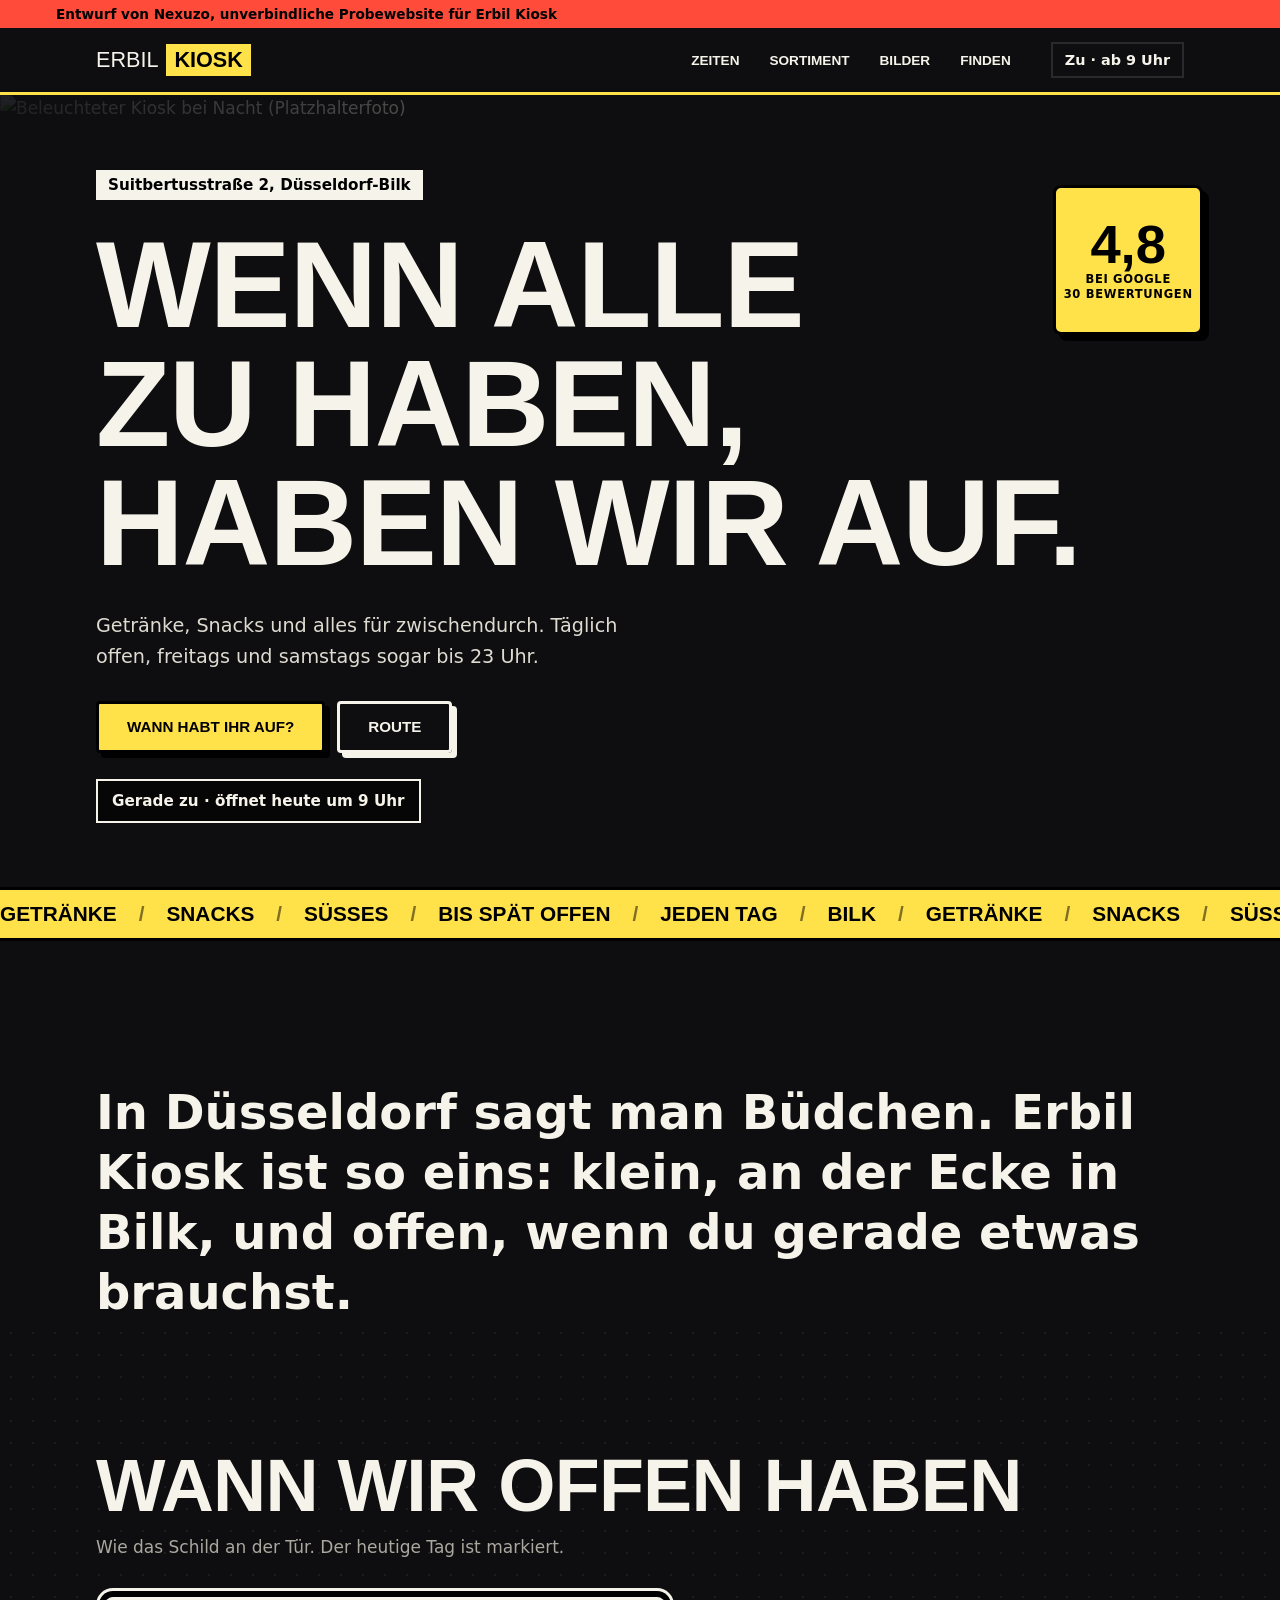
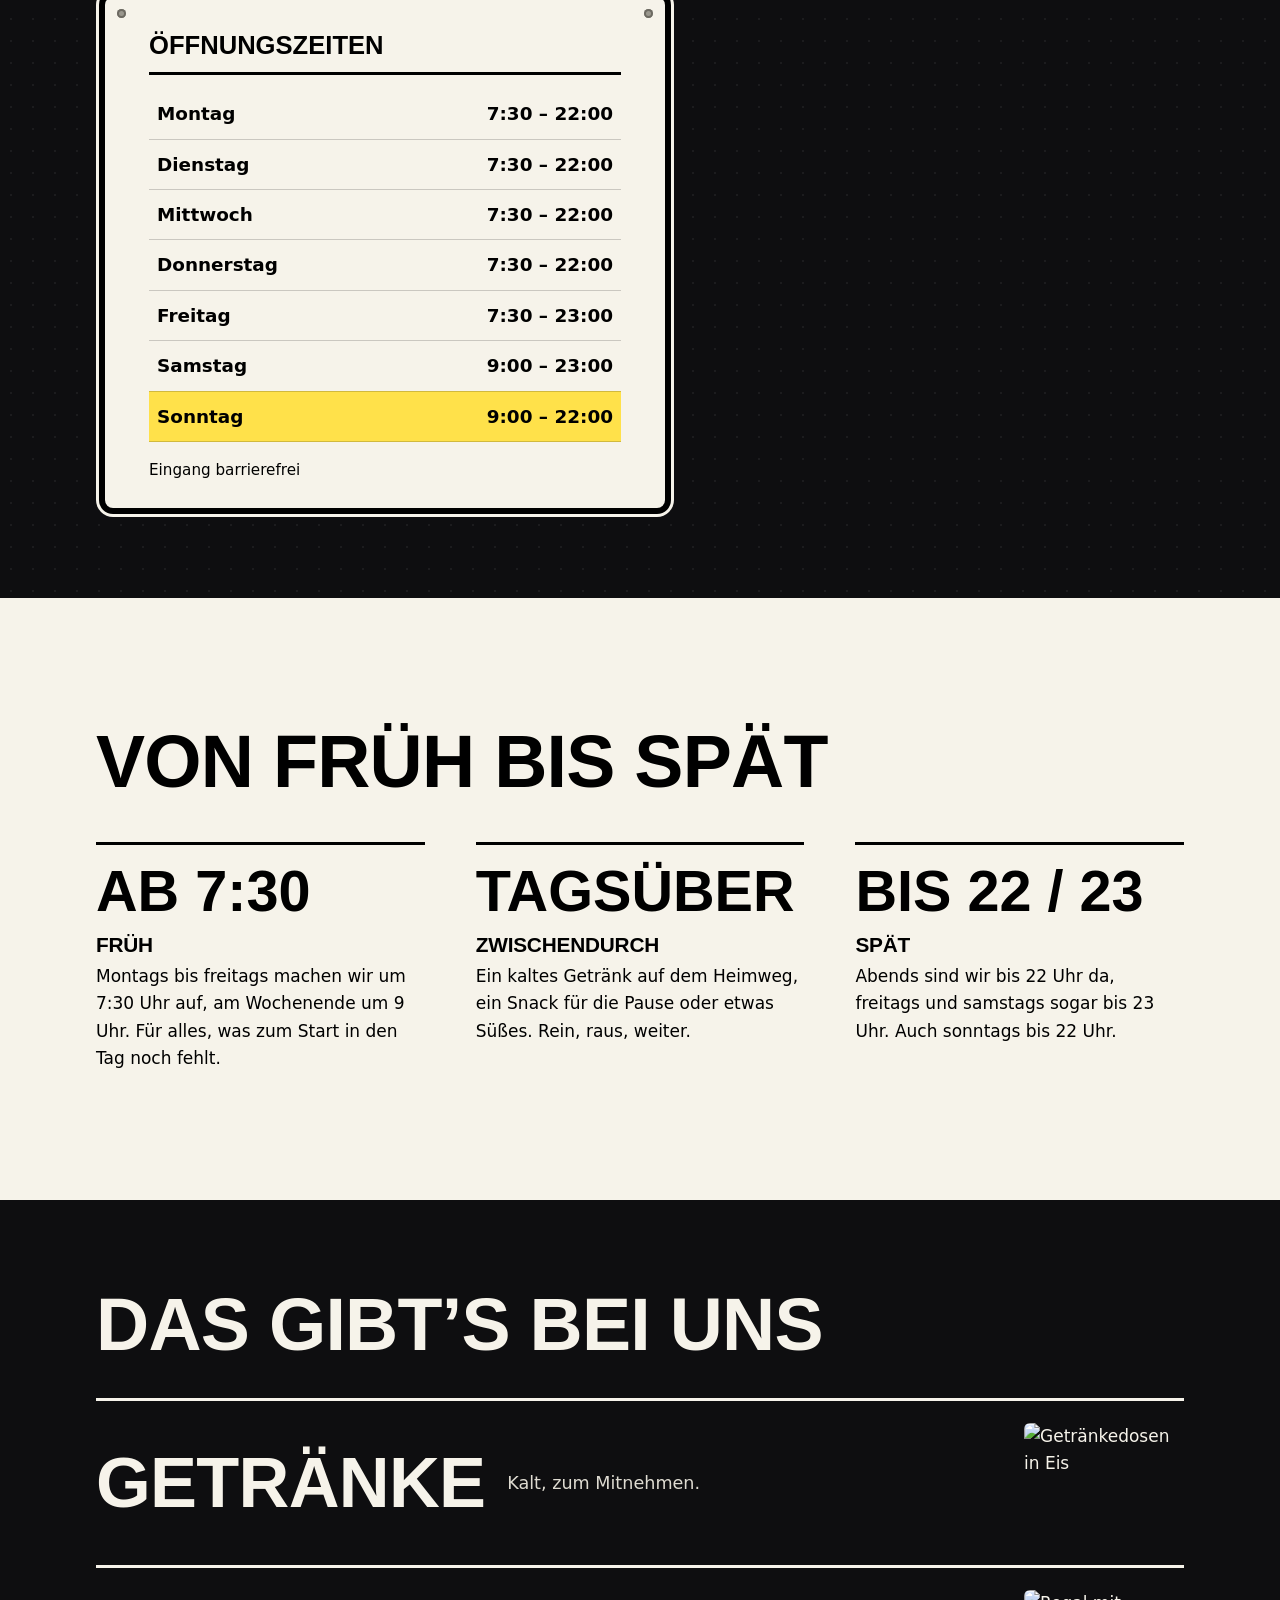
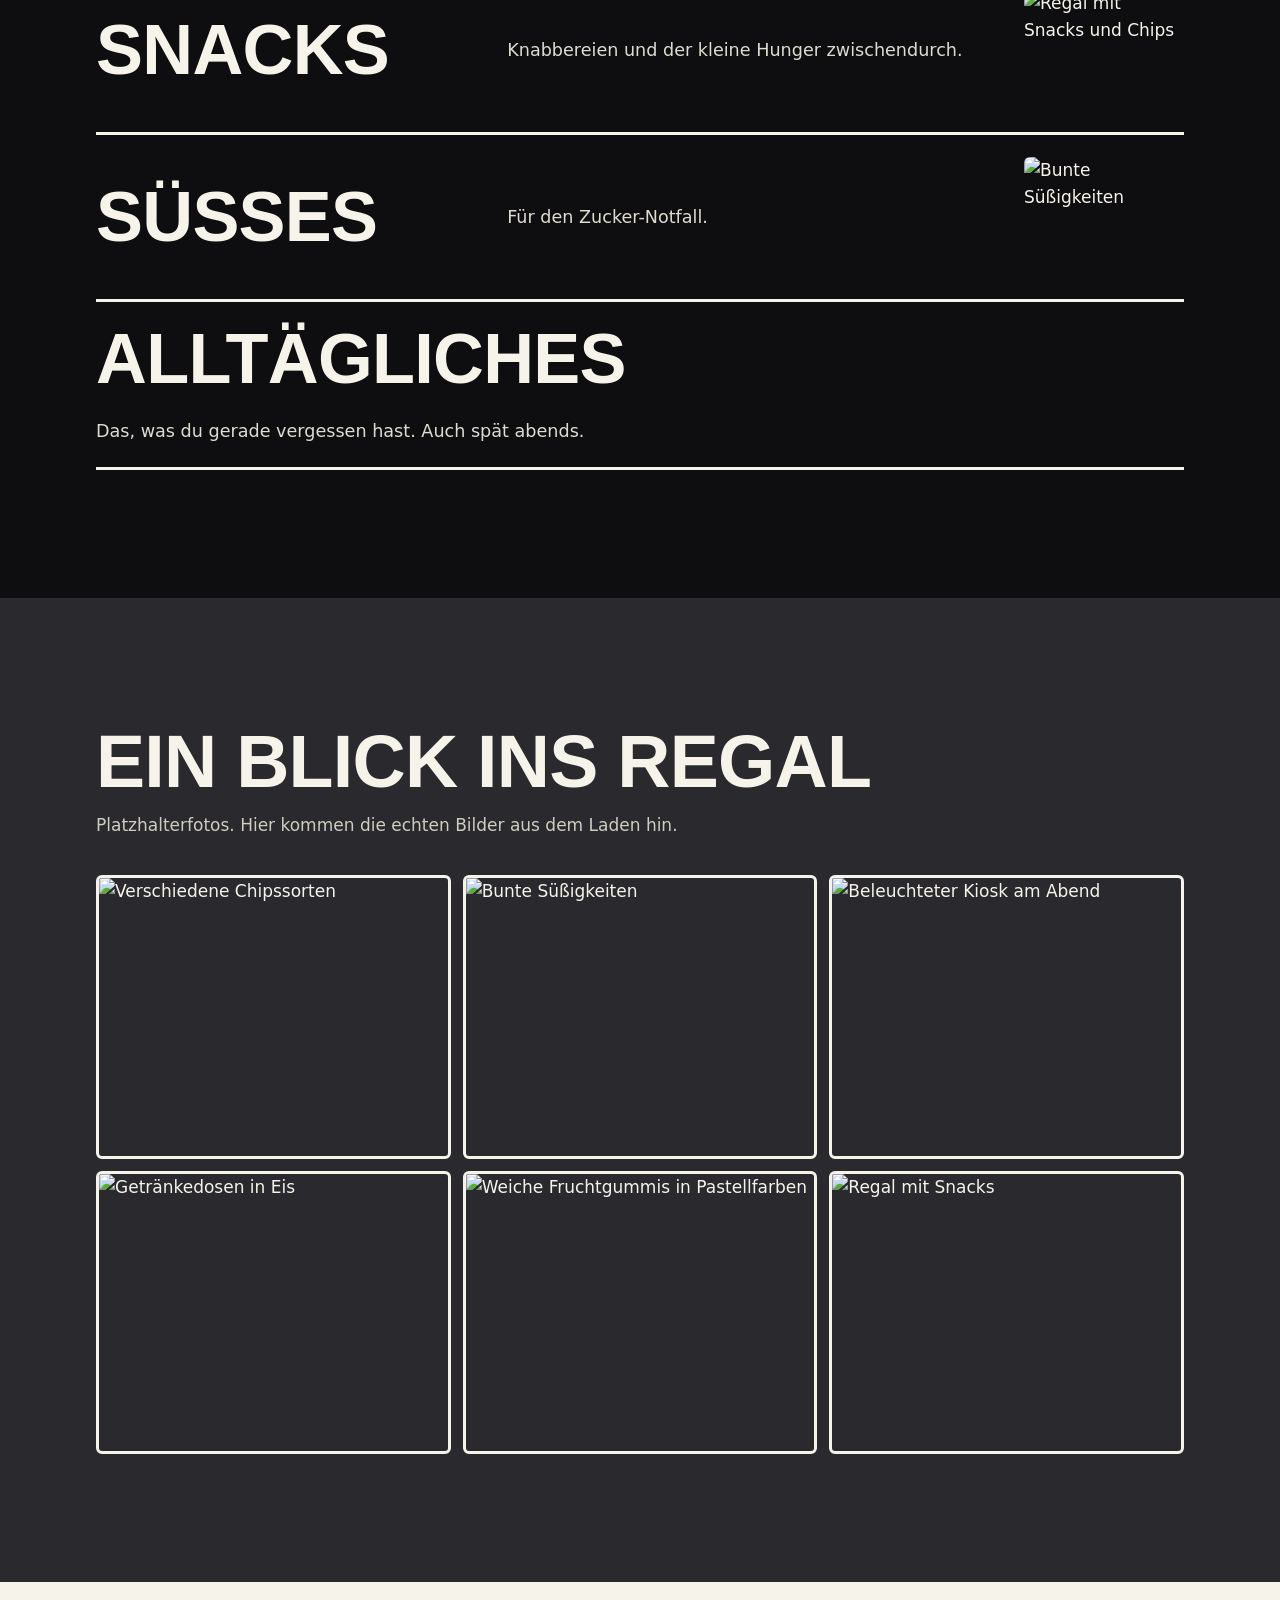
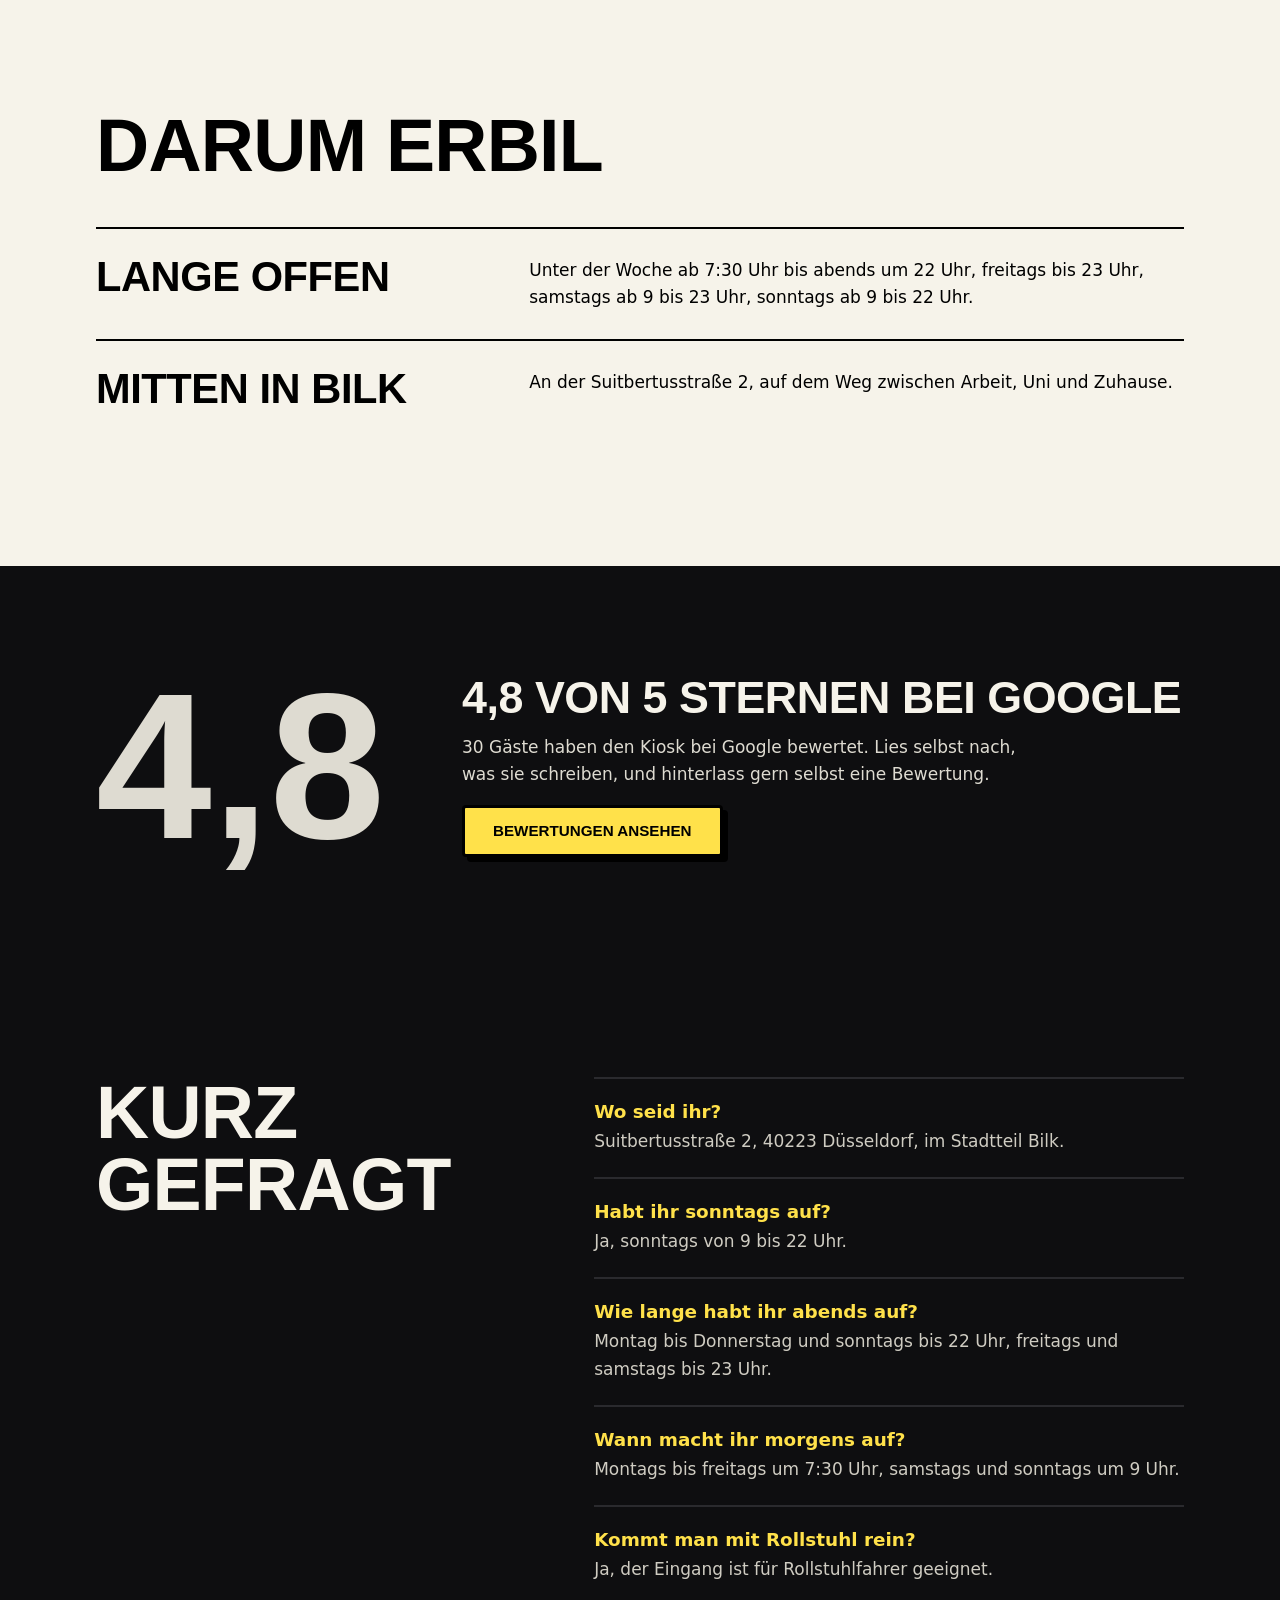
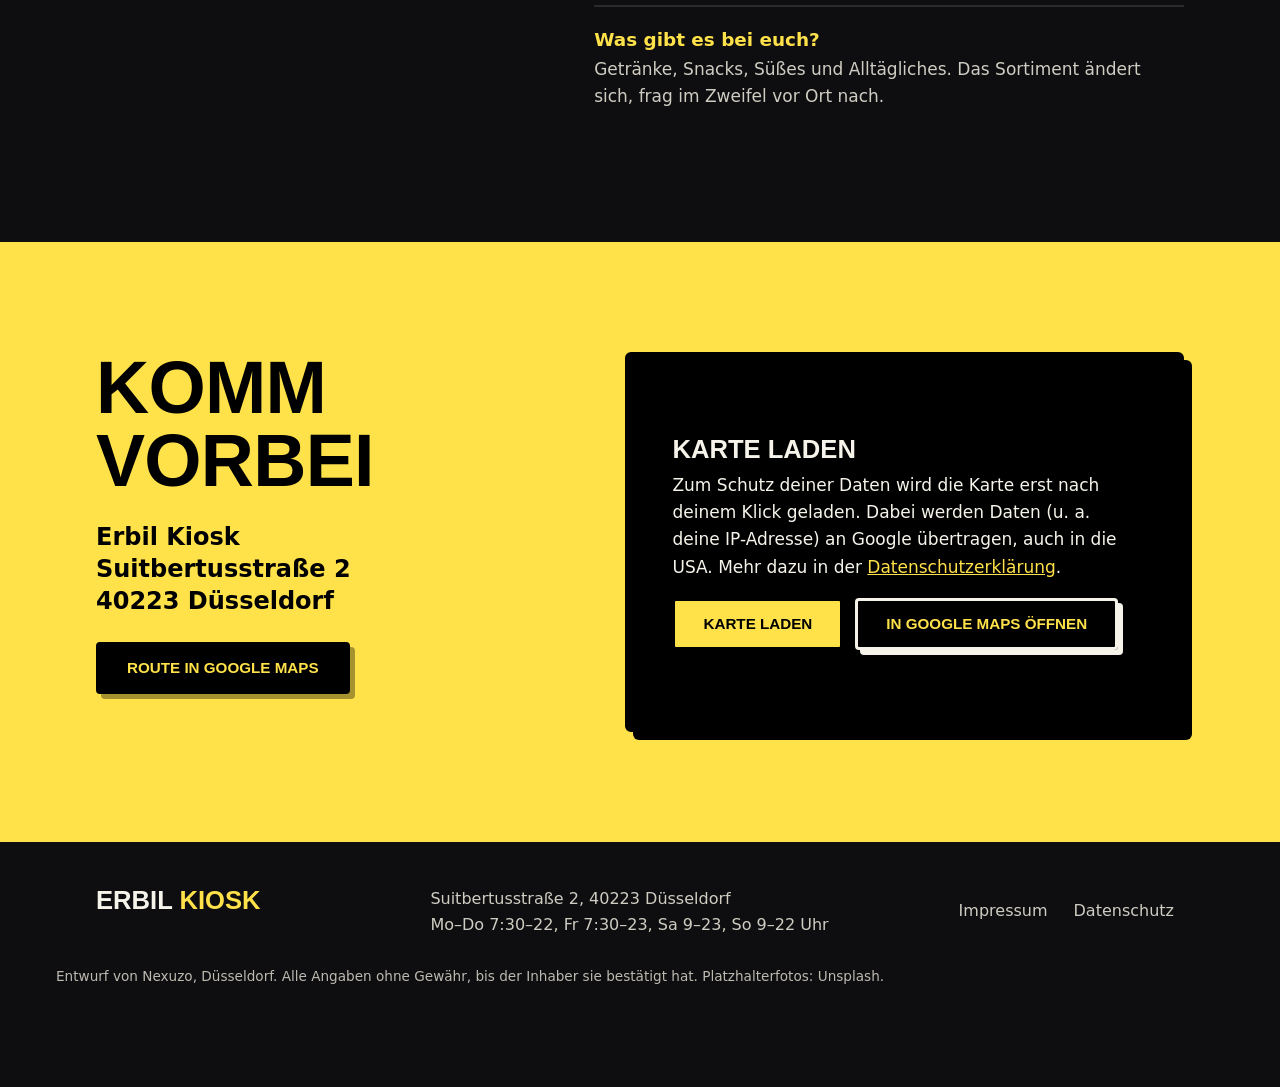
==== index.html @ 6df9ac6a "Kiosk: doppelte Überschrift und Regal-Zeile korrigiert Co-Authored-By: Claude Opus 5.5 <noreply@anth" ====
<!DOCTYPE html>
<html lang="de">
<head>
  <meta charset="utf-8">
  <meta name="viewport" content="width=device-width, initial-scale=1.0">
  <title>Erbil Kiosk – Getränke, Snacks &amp; mehr in Düsseldorf-Bilk, bis spät geöffnet</title>
  <meta name="description" content="Erbil Kiosk an der Suitbertusstraße 2 in Düsseldorf-Bilk: Getränke, Snacks und Süßes, täglich lange geöffnet, freitags und samstags bis 23 Uhr.">
  <meta name="theme-color" content="#0e0e10">
  <meta property="og:type" content="website">
  <meta property="og:locale" content="de_DE">
  <meta property="og:title" content="Erbil Kiosk – Düsseldorf-Bilk">
  <meta property="og:description" content="Getränke, Snacks und Süßes an der Suitbertusstraße 2. Täglich lange geöffnet.">
  <link rel="preconnect" href="https://images.unsplash.com">
  <link rel="stylesheet" href="style.css?v=8">
  <script type="application/ld+json">
  {
    "@context": "https://schema.org",
    "@type": "ConvenienceStore",
    "name": "Erbil Kiosk",
    "address": { "@type": "PostalAddress", "streetAddress": "Suitbertusstraße 2", "postalCode": "40223", "addressLocality": "Düsseldorf", "addressCountry": "DE" },
    "geo": { "@type": "GeoCoordinates", "latitude": 51.2066827, "longitude": 6.7650778 },
    "aggregateRating": { "@type": "AggregateRating", "ratingValue": "4.8", "reviewCount": "30" },
    "openingHoursSpecification": [
      { "@type": "OpeningHoursSpecification", "dayOfWeek": ["Monday","Tuesday","Wednesday","Thursday"], "opens": "07:30", "closes": "22:00" },
      { "@type": "OpeningHoursSpecification", "dayOfWeek": "Friday", "opens": "07:30", "closes": "23:00" },
      { "@type": "OpeningHoursSpecification", "dayOfWeek": "Saturday", "opens": "09:00", "closes": "23:00" },
      { "@type": "OpeningHoursSpecification", "dayOfWeek": "Sunday", "opens": "09:00", "closes": "22:00" }
    ]
  }
  </script>
</head>
<body id="top">
  <a class="skip" href="#main">Zum Inhalt springen</a>
  <!-- PROBE-HINWEIS: Leiste und Footer-Hinweis entfernen, sobald der Kunde die Seite übernimmt -->
  <div class="probe">Entwurf von Nexuzo, unverbindliche Probewebsite für Erbil Kiosk</div>

  <header class="nav">
    <div class="nav__bar">
      <a class="logo" href="#top" aria-label="Erbil Kiosk – Startseite"><span>ERBIL</span><b>KIOSK</b></a>
      <nav class="nav__links" aria-label="Hauptmenü"><a href="#zeiten">Zeiten</a><a href="#sortiment">Sortiment</a><a href="#eindruecke">Bilder</a><a href="#finden">Finden</a></nav>
      <p class="nav__status" data-status><span data-status-short>Öffnungszeiten laden</span></p>
      <button class="nav__toggle" type="button" aria-expanded="false" aria-controls="menu" aria-label="Menü öffnen"><span></span><span></span></button>
    </div>
    <div class="drawer" id="menu"><a href="#zeiten">Zeiten</a><a href="#sortiment">Sortiment</a><a href="#warum">Warum wir</a><a href="#fragen">Kurz gefragt</a><a href="#finden">Finden</a></div>
  </header>

  <main id="main">
    <section class="hero" aria-labelledby="h1">
      <img class="hero__img" src="https://images.unsplash.com/photo-1629653403057-68f915377196?auto=format&fit=crop&w=1800&h=1100&q=70" alt="Beleuchteter Kiosk bei Nacht (Platzhalterfoto)" fetchpriority="high" width="1800" height="1100">
      <div class="hero__shade"></div>
      <div class="hero__in">
        <p class="tag">Suitbertusstraße 2, Düsseldorf-Bilk</p>
        <h1 id="h1">Wenn alle<br>zu haben,<br>haben wir auf.</h1>
        <p class="hero__lead">Getränke, Snacks und alles für zwischendurch. Täglich offen, freitags und samstags sogar bis 23 Uhr.</p>
        <div class="hero__cta">
          <a class="btn btn--yellow" href="#zeiten">Wann habt ihr auf?</a>
          <a class="btn btn--ghost" href="https://maps.google.com/maps?cid=1806438506804261972" target="_blank" rel="noopener">Route</a>
        </div>
        <div class="live" data-status><span data-status-text>Öffnungszeiten werden geladen</span></div>
      </div>
      <div class="sticker" aria-label="4,8 Sterne bei Google, 30 Bewertungen"><b>4,8</b><span>bei Google<br>30 Bewertungen</span></div>
    </section>

    <div class="ribbon" aria-hidden="true"><div class="ribbon__track"><span>Getränke</span><span>Snacks</span><span>Süßes</span><span>Bis spät offen</span><span>Jeden Tag</span><span>Bilk</span><span>Getränke</span><span>Snacks</span><span>Süßes</span><span>Bis spät offen</span><span>Jeden Tag</span><span>Bilk</span><span>Getränke</span><span>Snacks</span><span>Süßes</span><span>Bis spät offen</span><span>Jeden Tag</span><span>Bilk</span><span>Getränke</span><span>Snacks</span><span>Süßes</span><span>Bis spät offen</span><span>Jeden Tag</span><span>Bilk</span><span>Getränke</span><span>Snacks</span><span>Süßes</span><span>Bis spät offen</span><span>Jeden Tag</span><span>Bilk</span><span>Getränke</span><span>Snacks</span><span>Süßes</span><span>Bis spät offen</span><span>Jeden Tag</span><span>Bilk</span></div></div>

    <section class="statement" aria-label="Über den Kiosk">
      <div class="wrap">
        <p>In Düsseldorf sagt man Büdchen. Erbil Kiosk ist so eins: klein, an der Ecke in Bilk, und offen, wenn du gerade etwas brauchst.</p>
      </div>
    </section>

    <section class="times" id="zeiten" aria-labelledby="times-h">
      <div class="wrap">
        <div class="times__head">
          <h2 id="times-h">Wann wir offen haben</h2>
          <p>Wie das Schild an der Tür. Der heutige Tag ist markiert.</p>
        </div>
        <div class="plate">
          <p class="plate__title">Öffnungszeiten</p>
          <table class="plate__table">
            <tbody>
              <tr data-day="1"><th scope="row">Montag</th><td>7:30 – 22:00</td></tr>
              <tr data-day="2"><th scope="row">Dienstag</th><td>7:30 – 22:00</td></tr>
              <tr data-day="3"><th scope="row">Mittwoch</th><td>7:30 – 22:00</td></tr>
              <tr data-day="4"><th scope="row">Donnerstag</th><td>7:30 – 22:00</td></tr>
              <tr data-day="5"><th scope="row">Freitag</th><td>7:30 – 23:00</td></tr>
              <tr data-day="6"><th scope="row">Samstag</th><td>9:00 – 23:00</td></tr>
              <tr data-day="0"><th scope="row">Sonntag</th><td>9:00 – 22:00</td></tr>
            </tbody>
          </table>
          <p class="plate__foot">Eingang barrierefrei</p>
        </div>
      </div>
    </section>

    <section class="day" id="tag" aria-labelledby="day-h">
      <div class="wrap">
        <h2 id="day-h">Von früh bis spät</h2>
        <div class="day__grid">
          <div>
            <p class="day__time">ab 7:30</p>
            <h3>Früh</h3>
            <p>Montags bis freitags machen wir um 7:30 Uhr auf, am Wochenende um 9 Uhr. Für alles, was zum Start in den Tag noch fehlt.</p>
          </div>
          <div>
            <p class="day__time">tagsüber</p>
            <h3>Zwischendurch</h3>
            <p>Ein kaltes Getränk auf dem Heimweg, ein Snack für die Pause oder etwas Süßes. Rein, raus, weiter.</p>
          </div>
          <div>
            <p class="day__time">bis 22 / 23</p>
            <h3>Spät</h3>
            <p>Abends sind wir bis 22 Uhr da, freitags und samstags sogar bis 23 Uhr. Auch sonntags bis 22 Uhr.</p>
          </div>
        </div>
      </div>
    </section>

    <section class="range" id="sortiment" aria-labelledby="range-h">
      <div class="wrap">
        <h2 id="range-h">Das gibt&rsquo;s bei uns</h2>
        <!-- SORTIMENT PRÜFEN: bewusst allgemein gehalten. Mit dem Inhaber abstimmen und konkretisieren; nichts ohne Bestätigung ergänzen. -->
        <ul class="shelf">
          <li><h3>Getränke</h3><p>Kalt, zum Mitnehmen.</p><img src="https://images.unsplash.com/photo-1674176508097-463b009c6004?auto=format&fit=crop&w=320&h=240&q=70" alt="Getränkedosen in Eis" loading="lazy" width="320" height="240"></li>
          <li><h3>Snacks</h3><p>Knabbereien und der kleine Hunger zwischendurch.</p><img src="https://images.unsplash.com/photo-1752711807643-79af3096f1b9?auto=format&fit=crop&w=320&h=240&q=70" alt="Regal mit Snacks und Chips" loading="lazy" width="320" height="240"></li>
          <li><h3>Süßes</h3><p>Für den Zucker-Notfall.</p><img src="https://images.unsplash.com/photo-1601493701002-3223e7e1ebaf?auto=format&fit=crop&w=320&h=240&q=70" alt="Bunte Süßigkeiten" loading="lazy" width="320" height="240"></li>
          <li><h3>Alltägliches</h3><p>Das, was du gerade vergessen hast. Auch spät abends.</p></li>
        </ul>
      </div>
    </section>

    <section class="shots" id="eindruecke" aria-labelledby="shots-h">
      <div class="wrap">
        <h2 id="shots-h">Ein Blick ins Regal</h2>
        <p class="shots__lead">Platzhalterfotos. Hier kommen die echten Bilder aus dem Laden hin.</p>
        <ul class="shots__grid">
          <li><img src="https://images.unsplash.com/photo-1620663858647-89b695e62d45?auto=format&fit=crop&w=700&h=560&q=70" alt="Verschiedene Chipssorten" loading="lazy" width="700" height="560"></li>
          <li><img src="https://images.unsplash.com/photo-1632687380457-05a1271e873b?auto=format&fit=crop&w=700&h=560&q=70" alt="Bunte Süßigkeiten" loading="lazy" width="700" height="560"></li>
          <li><img src="https://images.unsplash.com/photo-1735599302895-b9dc6db92c1f?auto=format&fit=crop&w=700&h=560&q=70" alt="Beleuchteter Kiosk am Abend" loading="lazy" width="700" height="560"></li>
          <li><img src="https://images.unsplash.com/photo-1674176508097-463b009c6004?auto=format&fit=crop&w=700&h=560&q=70" alt="Getränkedosen in Eis" loading="lazy" width="700" height="560"></li>
          <li><img src="https://images.unsplash.com/photo-1666274694243-9997eb427237?auto=format&fit=crop&w=700&h=560&q=70" alt="Weiche Fruchtgummis in Pastellfarben" loading="lazy" width="700" height="560"></li>
          <li><img src="https://images.unsplash.com/photo-1752711807643-79af3096f1b9?auto=format&fit=crop&w=700&h=560&q=70" alt="Regal mit Snacks" loading="lazy" width="700" height="560"></li>
        </ul>
      </div>
    </section>

    <section class="why" id="warum" aria-labelledby="why-h">
      <div class="wrap">
        <h2 id="why-h">Darum Erbil</h2>
        <ol class="why__list">
          <li><div><h3>Lange offen</h3><p>Unter der Woche ab 7:30 Uhr bis abends um 22 Uhr, freitags bis 23 Uhr, samstags ab 9 bis 23 Uhr, sonntags ab 9 bis 22 Uhr.</p></div></li>
          <li><div><h3>Mitten in Bilk</h3><p>An der Suitbertusstraße 2, auf dem Weg zwischen Arbeit, Uni und Zuhause.</p></div></li>
        </ol>
      </div>
    </section>

    <section class="rate" aria-labelledby="rate-h">
      <div class="wrap rate__grid">
        <p class="rate__num" aria-hidden="true">4,8</p>
        <div>
          <h2 id="rate-h">4,8 von 5 Sternen bei Google</h2>
          <p>30 Gäste haben den Kiosk bei Google bewertet. Lies selbst nach, was sie schreiben, und hinterlass gern selbst eine Bewertung.</p>
          <a class="btn btn--yellow" href="https://maps.google.com/maps?cid=1806438506804261972" target="_blank" rel="noopener">Bewertungen ansehen</a>
        </div>
      </div>
    </section>

    <section class="faq" id="fragen" aria-labelledby="faq-h">
      <div class="wrap faq__grid">
        <h2 id="faq-h">Kurz gefragt</h2>
        <div class="faq__items">
          <div><h3>Wo seid ihr?</h3><p>Suitbertusstraße 2, 40223 Düsseldorf, im Stadtteil Bilk.</p></div>
          <div><h3>Habt ihr sonntags auf?</h3><p>Ja, sonntags von 9 bis 22 Uhr.</p></div>
          <div><h3>Wie lange habt ihr abends auf?</h3><p>Montag bis Donnerstag und sonntags bis 22 Uhr, freitags und samstags bis 23 Uhr.</p></div>
          <div><h3>Wann macht ihr morgens auf?</h3><p>Montags bis freitags um 7:30 Uhr, samstags und sonntags um 9 Uhr.</p></div>
          <div><h3>Kommt man mit Rollstuhl rein?</h3><p>Ja, der Eingang ist für Rollstuhlfahrer geeignet.</p></div>
          <div><h3>Was gibt es bei euch?</h3><p>Getränke, Snacks, Süßes und Alltägliches. Das Sortiment ändert sich, frag im Zweifel vor Ort nach.</p></div>
        </div>
      </div>
    </section>

    <section class="find" id="finden" aria-labelledby="find-h">
      <div class="wrap find__grid">
        <div class="find__info">
          <h2 id="find-h">Komm vorbei</h2>
          <p class="find__addr">Erbil Kiosk<br>Suitbertusstraße 2<br>40223 Düsseldorf</p>
          <a class="btn btn--black" href="https://maps.google.com/maps?cid=1806438506804261972" target="_blank" rel="noopener">Route in Google Maps</a>
        </div>
        <div class="map">
          <div class="map__consent">
            <p class="map__title">Karte laden</p>
            <p>Zum Schutz deiner Daten wird die Karte erst nach deinem Klick geladen. Dabei werden Daten (u. a. deine IP-Adresse) an Google übertragen, auch in die USA. Mehr dazu in der <a href="datenschutz.html">Datenschutzerklärung</a>.</p>
            <div class="map__actions">
              <button class="btn btn--yellow" type="button" data-load-map="Erbil Kiosk, Suitbertusstraße 2, 40223 Düsseldorf">Karte laden</button>
              <a class="btn btn--ghost" href="https://maps.google.com/maps?cid=1806438506804261972" target="_blank" rel="noopener">In Google Maps öffnen</a>
            </div>
          </div>
        </div>
      </div>
    </section>
  </main>

  <footer class="footer">
    <div class="wrap footer__in">
      <p class="footer__logo">ERBIL <b>KIOSK</b></p>
      <p>Suitbertusstraße 2, 40223 Düsseldorf<br>Mo–Do 7:30–22, Fr 7:30–23, Sa 9–23, So 9–22 Uhr</p>
      <nav aria-label="Rechtliches"><a href="impressum.html">Impressum</a><a href="datenschutz.html">Datenschutz</a></nav>
    </div>
    <!-- PROBE-HINWEIS: mit der Leiste oben entfernen -->
    <p class="wrap footer__note">Entwurf von Nexuzo, Düsseldorf. Alle Angaben ohne Gewähr, bis der Inhaber sie bestätigt hat. Platzhalterfotos: Unsplash.</p>
  </footer>

  <div class="dock"><a href="https://maps.google.com/maps?cid=1806438506804261972" target="_blank" rel="noopener">Route</a><a href="#zeiten" data-status-short>Zeiten</a></div>
  <script src="script.js?v=4"></script>
</body>
</html>
---- style.css ----
/* Erbil Kiosk – Street-Stil: dunkel, laut, harte Kanten, Gelb */
:root {
  --black: #0e0e10;
  --ink: #141416;
  --paper: #f6f3ea;
  --yellow: #ffe14a;
  --green: #19c37d;
  --red: #ff4b3a;
  --grey: #2a2a2e;
  --head: "Arial Black", "Franklin Gothic Heavy", Impact, "Helvetica Neue", Arial, sans-serif;
  --body: system-ui, -apple-system, "Segoe UI", Roboto, Arial, sans-serif;
  --gut: clamp(18px, 4.5vw, 56px);
  --max: 1200px;
}
*, *::before, *::after { box-sizing: border-box; }
html { scroll-behavior: smooth; scroll-padding-top: 76px; }
html, body { overflow-x: clip; }
body { margin: 0; background: var(--black); color: var(--paper); font-family: var(--body); font-size: 1.0625rem; line-height: 1.6; -webkit-font-smoothing: antialiased; }
img { display: block; max-width: 100%; height: auto; }
a { color: inherit; }
h1, h2, h3 { font-family: var(--head); text-transform: uppercase; line-height: .98; margin: 0; letter-spacing: -.01em; font-weight: 900; }
p { margin: 0 0 1em; }
ul, ol { margin: 0; padding: 0; list-style: none; }
.wrap { max-width: var(--max); margin: 0 auto; padding-inline: var(--gut); }
:focus-visible { outline: 3px solid var(--yellow); outline-offset: 3px; }
.skip { position: absolute; left: -999px; top: 0; background: var(--yellow); color: #000; padding: 10px 16px; z-index: 100; }
.skip:focus { left: 0; }
.probe { background: var(--red); color: #000; font: 700 .85rem var(--body); padding: 6px var(--gut); }

.led { width: 10px; height: 10px; border-radius: 50%; background: #777; display: inline-block; flex: none; }
.is-open .led { background: var(--green); box-shadow: 0 0 10px var(--green); animation: pulse 1.8s infinite; }
.is-closed .led { background: var(--red); box-shadow: 0 0 8px var(--red); }
@keyframes pulse { 50% { opacity: .45; } }

/* Navigation */
.nav { position: sticky; top: 0; z-index: 50; background: var(--black); border-bottom: 3px solid var(--yellow); }
.nav__bar { max-width: var(--max); margin: 0 auto; padding: 10px var(--gut); display: flex; align-items: center; gap: 28px; }
.logo { text-decoration: none; font-family: var(--head); line-height: 1; display: flex; align-items: center; gap: 8px; font-size: 1.35rem; }
.logo span { color: var(--paper); }
.logo b { background: var(--yellow); color: #000; padding: 5px 8px; display: inline-block; }
.nav__links { display: flex; gap: 6px; margin-left: auto; }
.nav__links a { text-decoration: none; font: 700 .85rem var(--head); text-transform: uppercase; padding: 12px; min-height: 44px; display: inline-flex; align-items: center; }
.nav__links a:hover { color: var(--yellow); }
.nav__status { margin: 0; display: inline-flex; align-items: center; gap: 8px; font: 700 .9rem var(--body); border: 2px solid var(--grey); padding: 8px 12px; }
.nav__toggle { display: none; background: none; border: 2px solid var(--paper); width: 44px; height: 44px; padding: 0; margin-left: auto; cursor: pointer; }
.nav__toggle span { display: block; width: 20px; height: 3px; background: var(--paper); margin: 5px auto; }
.drawer { display: none; }

/* Hero */
.hero { position: relative; min-height: min(88vh, 860px); display: flex; align-items: flex-end; overflow: hidden; isolation: isolate; }
.hero__img { position: absolute; inset: 0; width: 100%; height: 100%; object-fit: cover; z-index: -2; filter: saturate(1.1); }
.hero__shade { position: absolute; inset: 0; z-index: -1; background: linear-gradient(90deg, rgba(14, 14, 16, .92) 0%, rgba(14, 14, 16, .6) 55%, rgba(14, 14, 16, .15) 100%), linear-gradient(0deg, rgba(14, 14, 16, .85), transparent 40%); }
.hero__in { max-width: var(--max); width: 100%; margin: 0 auto; padding: 72px var(--gut) 64px; }
.tag { display: inline-block; background: var(--paper); color: #000; font: 700 .95rem var(--body); padding: 6px 12px; margin-bottom: 26px; }
.hero h1 { font-size: clamp(3rem, 9.5vw, 8rem); margin-bottom: 28px; }
.hero__lead { font-size: 1.2rem; max-width: 30em; margin-bottom: 28px; color: #dedbd1; }
.hero__cta { display: flex; flex-wrap: wrap; gap: 12px; margin-bottom: 26px; }
.live { display: inline-flex; align-items: center; gap: 10px; font-weight: 700; font-size: .95rem; background: rgba(0, 0, 0, .6); border: 2px solid var(--paper); padding: 8px 14px; }
.sticker { position: absolute; right: clamp(16px, 6vw, 90px); top: clamp(24px, 8vw, 90px); width: 150px; height: 150px; background: var(--yellow); color: #000; border: 3px solid #000; border-radius: 8px; display: grid; place-content: center; text-align: center; box-shadow: 6px 6px 0 #000; }
.sticker b { font: 900 3.4rem/1 var(--head); }
.sticker span { font: 800 .72rem/1.3 var(--body); text-transform: uppercase; letter-spacing: .06em; }

.btn { display: inline-flex; align-items: center; justify-content: center; min-height: 52px; padding: 0 28px; font: 900 .95rem var(--head); text-transform: uppercase; text-decoration: none; border: 3px solid #000; border-radius: 4px; cursor: pointer; box-shadow: 5px 5px 0 #000; transition: transform .12s, box-shadow .12s; }
.btn:hover { transform: translate(2px, 2px); box-shadow: 2px 2px 0 #000; }
.btn--yellow { background: var(--yellow); color: #000; }
.btn--ghost { background: transparent; color: var(--paper); border-color: var(--paper); box-shadow: 5px 5px 0 var(--paper); }
.btn--ghost:hover { box-shadow: 2px 2px 0 var(--paper); }
.btn--black { background: #000; color: var(--yellow); border-color: #000; box-shadow: 5px 5px 0 rgba(0, 0, 0, .35); }

/* Band */
.ribbon { background: var(--yellow); color: #000; overflow: hidden; margin: 0; position: relative; z-index: 2; border-block: 3px solid #000; }
.ribbon__track { display: flex; width: max-content; animation: slide 60s linear infinite; }
.ribbon span { font: 900 1.3rem var(--head); text-transform: uppercase; padding: 12px 0; white-space: nowrap; }
.ribbon span::after { content: "/"; margin: 0 22px; opacity: .5; }
@keyframes slide { to { transform: translateX(-50%); } }

/* Zeiten */
.times { padding: clamp(72px, 10vw, 130px) 0 clamp(48px, 7vw, 90px); background-image: radial-gradient(rgba(255, 255, 255, .06) 1.5px, transparent 1.5px); background-size: 22px 22px; }
.times__head { display: flex; flex-wrap: wrap; align-items: baseline; gap: 12px 32px; margin-bottom: 36px; }
.times h2, .range h2, .why h2, .faq h2, .find h2 { font-size: clamp(2.4rem, 6vw, 4.6rem); }
.times__head p { color: #aaa89f; margin: 0; }
.board { display: grid; grid-template-columns: repeat(7, 1fr); gap: 10px; }
.board li { background: var(--ink); border: 3px solid var(--grey); border-radius: 6px; padding: 18px 12px; display: grid; gap: 6px; text-align: left; }
.board .day { font: 900 2rem var(--head); color: var(--yellow); line-height: 1; }
.board .dayfull { display: none; }
.board b { font: 800 1rem var(--body); font-variant-numeric: tabular-nums; }
.board li.is-today { background: var(--yellow); color: #000; border-color: #000;  }
.board li.is-today .day { color: #000; }
.times__note { margin: 26px 0 0; color: #aaa89f; font-size: .95rem; }

/* Sortiment */
.range { padding: clamp(48px, 7vw, 90px) 0 clamp(72px, 10vw, 130px); }
.range h2 { margin-bottom: 36px; }
.bento { display: grid; grid-template-columns: repeat(4, 1fr); grid-auto-rows: 240px; gap: 14px; }
.tile { position: relative; overflow: hidden; border: 3px solid var(--paper); border-radius: 6px; background: var(--grey); display: flex; align-items: flex-end; }
.tile img { position: absolute; inset: 0; width: 100%; height: 100%; object-fit: cover; transition: transform .5s; }
.tile:hover img { transform: scale(1.06); }
.tile::after { content: ""; position: absolute; inset: 0; background: linear-gradient(0deg, rgba(0, 0, 0, .85), transparent 65%); }
.tile--big { grid-column: span 2; grid-row: span 2; }
.tile--y, .tile--g { grid-column: span 2; }
.tile--wide { grid-column: span 4; background: var(--red); border-color: #000; }
.tile--wide::after { display: none; }
.tile__txt { position: relative; z-index: 1; padding: 22px; }
.tile__txt h3 { font-size: clamp(1.6rem, 3vw, 2.4rem); margin-bottom: 6px; }
.tile__txt p { margin: 0; color: #e8e5db; max-width: 26em; }
.tile--wide .tile__txt h3 { color: #000; }
.tile--wide .tile__txt p { color: #000; font-weight: 600; }

/* Warum */
.why { background: var(--paper); color: #000; padding: clamp(72px, 10vw, 130px) 0; }
.why h2 { margin-bottom: 44px; }

.why__list li { padding: 28px 0; border-top: 2px solid #000; display: grid; grid-template-columns: 1fr 1.6fr; gap: 24px; }
.why h3 { font-size: clamp(1.6rem, 3.4vw, 2.6rem); margin: 0; }
.why li > div { display: contents; }
.why p { max-width: 38em; margin: 0; }
.link { display: inline-block; margin-top: 12px; font-weight: 800; }

/* FAQ */
.faq { padding: clamp(64px, 9vw, 110px) 0; }
.faq__grid { display: grid; grid-template-columns: 1fr 1.4fr; gap: clamp(28px, 6vw, 90px); }
.faq__items > div { padding: 22px 0; border-top: 2px solid var(--grey); }
.faq h3 { font: 800 1.15rem var(--body); text-transform: none; letter-spacing: 0; margin-bottom: 6px; color: var(--yellow); }
.faq__items p { margin: 0; color: #cfccc2; }

/* Finden */
.find { background: var(--yellow); color: #000; padding: clamp(64px, 9vw, 110px) 0; }
.find__grid { display: grid; grid-template-columns: 1fr 1.2fr; gap: clamp(28px, 5vw, 70px); align-items: stretch; }
.find__info { display: grid; gap: 24px; align-content: start; justify-items: start; }
.find__addr { font: 800 1.5rem/1.35 var(--body); margin: 0; }
.map { min-height: 380px; background: #000; color: var(--paper); border: 3px solid #000; border-radius: 6px; box-shadow: 8px 8px 0 #000; display: grid; }
.map iframe { width: 100%; height: 100%; min-height: 380px; border: 0; }
.map__consent { padding: clamp(24px, 4vw, 44px); align-self: center; }
.map__title { font: 900 1.6rem var(--head); text-transform: uppercase; margin-bottom: 8px; }
.map__consent a { color: var(--yellow); }
.map__actions { display: flex; flex-wrap: wrap; gap: 12px; margin-top: 16px; }

.footer { padding: 44px 0 100px; font-size: 1rem; color: #cfccc2; }
.footer__in { display: grid; grid-template-columns: 1fr 1.6fr auto; gap: 28px; align-items: start; }
.footer p { margin: 0; }
.footer__logo { font: 900 1.6rem var(--head); color: var(--paper); }
.footer__logo b { color: var(--yellow); }
.footer nav { display: flex; gap: 6px; }
.footer nav a { padding: 12px 10px; }
.footer a { text-decoration: none; }
.footer a:hover { color: var(--yellow); }
.footer__note { margin-top: 28px !important; font-size: .85rem; color: #bdbab0; }

.dock { display: none; }


/* Legal */
.legal { max-width: 760px; margin: 0 auto; padding: 56px var(--gut) 80px; }
.legal h1 { font-size: 2.6rem; margin-bottom: 24px; color: var(--yellow); }
.legal h2 { font: 800 1.2rem var(--body); text-transform: none; margin: 30px 0 8px; }
.legal mark { background: var(--yellow); color: #000; padding: 0 3px; }
.legal a { color: var(--yellow); }
.why :focus-visible, .find :focus-visible { outline-color: #000; }
.nav--simple .nav__bar { justify-content: space-between; }
.btn--line { background: transparent; color: var(--paper); border-color: var(--paper); box-shadow: none; min-height: 42px; padding: 0 18px; }

@media (max-width: 900px) {
  .nav__links, .nav__status { display: none; }
  .nav__toggle { display: block; }
  .drawer.is-open { display: grid; background: var(--black); padding: 8px var(--gut) 22px; }
  .drawer a { font: 900 1.5rem var(--head); text-transform: uppercase; text-decoration: none; padding: 14px 0; border-bottom: 2px solid var(--grey); }
  .board { grid-template-columns: 1fr; gap: 8px; }
  .board li { grid-template-columns: 56px 1fr auto; align-items: center; padding: 12px 16px; }
  .board .day { display: none; }
  .board .dayfull { display: block; font-weight: 800; grid-column: 1 / 3; }
  .board li.is-today { transform: none; }
  .bento { grid-template-columns: 1fr 1fr; grid-auto-rows: 200px; }
  .tile--big { grid-column: span 2; grid-row: span 1; }
  .tile--y, .tile--g { grid-column: span 1; }
  .tile--wide { grid-column: span 2; }
  .faq__grid, .find__grid { grid-template-columns: 1fr; }
  .footer__in { grid-template-columns: 1fr; }
  .sticker { width: 110px; height: 110px; top: 16px; }
  .sticker b { font-size: 2.4rem; }
  .sticker span { font-size: .6rem; }
  .dock { position: fixed; left: 0; right: 0; bottom: 0; z-index: 60; display: grid; grid-template-columns: 1fr 1fr; background: var(--yellow); border-top: 3px solid #000; }
  .dock a { text-align: center; padding: 14px 8px; color: #000; text-decoration: none; font: 900 .9rem var(--head); text-transform: uppercase; }
  .dock a + a { border-left: 3px solid #000; }
}
@media (prefers-reduced-motion: reduce) {
  html { scroll-behavior: auto; }
  .ribbon__track { animation: none; }
  .is-open .led { animation: none; }
}

/* Status ohne Farbpunkt */
.led { display: none; }
.live, .nav__status { font-weight: 800; }

/* Von früh bis spät */
.day { background: var(--paper); color: #000; padding: clamp(72px, 10vw, 130px) 0; }
.day h2 { font-size: clamp(2.4rem, 6vw, 4.6rem); margin-bottom: 44px; }
.day__grid { display: grid; grid-template-columns: repeat(3, 1fr); gap: clamp(24px, 4vw, 56px); }
.day__grid > div { border-top: 3px solid #000; padding-top: 18px; }
.day__time { font: 900 clamp(2.2rem, 5vw, 3.6rem)/1 var(--head); text-transform: uppercase; margin: 0 0 14px; }
.day h3 { font-size: 1.3rem; margin-bottom: 8px; }
.day p:last-child { margin: 0; max-width: 28em; }
.day :focus-visible { outline-color: #000; }

/* Bilder */
.shots { background: var(--grey); padding: clamp(72px, 10vw, 130px) 0; }
.shots h2 { font-size: clamp(2.4rem, 6vw, 4.6rem); margin-bottom: 14px; }
.shots__lead { color: #cfccc2; margin-bottom: 36px; }
.shots__grid { display: grid; grid-template-columns: repeat(3, 1fr); gap: 12px; }
.shots__grid img { width: 100%; aspect-ratio: 5 / 4; object-fit: cover; border: 3px solid var(--paper); border-radius: 6px; }

/* Bewertung */
.rate { padding: clamp(64px, 9vw, 110px) 0; }
.rate__grid { display: grid; grid-template-columns: auto 1fr; gap: clamp(28px, 6vw, 90px); align-items: center; }
.rate__num { font: 900 clamp(6rem, 18vw, 13rem)/.85 var(--head); color: var(--yellow); margin: 0; }
.rate h2 { font-size: clamp(1.8rem, 3.6vw, 2.8rem); margin-bottom: 14px; }
.rate div p { max-width: 34em; color: #dedbd1; }

@media (max-width: 900px) {
  .day__grid { grid-template-columns: 1fr; }
  .shots__grid { grid-template-columns: 1fr 1fr; }
  .rate__grid { grid-template-columns: 1fr; }
  .why__list li { grid-template-columns: 1fr; gap: 8px; }
}

/* Großer Satz */
.statement { background: var(--black); padding: clamp(72px, 11vw, 150px) 0 0; }
.statement p { font: 800 clamp(1.7rem, 4vw, 3rem)/1.25 var(--body); max-width: 26em; margin: 0; }

/* Türschild Öffnungszeiten */
.plate { background: var(--paper); color: #000; max-width: 560px; border-radius: 8px; padding: 34px clamp(22px, 5vw, 44px) 26px; position: relative; box-shadow: 0 0 0 6px #000, 0 0 0 9px var(--paper); margin: 12px 9px 0; }
.plate::before, .plate::after { content: ""; position: absolute; top: 12px; width: 9px; height: 9px; border-radius: 50%; background: #9a978e; box-shadow: inset 0 0 0 2px #6d6a62; }
.plate::before { left: 12px; }
.plate::after { right: 12px; }
.plate__title { font: 900 1.6rem var(--head); text-transform: uppercase; margin: 0 0 14px; padding-bottom: 12px; border-bottom: 3px solid #000; }
.plate__table { width: 100%; border-collapse: collapse; font-size: 1.15rem; }
.plate__table th, .plate__table td { padding: 10px 8px; text-align: left; border-bottom: 1px solid rgba(0, 0, 0, .18); }
.plate__table th { font-weight: 700; }
.plate__table td { text-align: right; font-variant-numeric: tabular-nums; font-weight: 800; }
.plate__table tr.is-today { background: var(--yellow); }
.plate__foot { margin: 16px 0 0; font-size: .95rem; }

/* Regal als Liste */
.shelf { border-top: 3px solid var(--paper); }
.shelf li { display: grid; grid-template-columns: minmax(0, 1.1fr) minmax(0, 1.4fr) 160px; gap: 24px; align-items: center; padding: 22px 0; border-bottom: 3px solid var(--paper); }
.shelf h3 { font-size: clamp(2.2rem, 6vw, 4.4rem); }
.shelf p { margin: 0; color: #dedbd1; font-size: 1.1rem; }
.shelf img, .shelf__empty { width: 160px; aspect-ratio: 4 / 3; object-fit: cover; border-radius: 6px; }
.shelf li:not(:has(img)) h3, .shelf li:not(:has(img)) p { grid-column: 1 / -1; }
@media (max-width: 700px) {
  .shelf li { grid-template-columns: 1fr 96px; gap: 8px 16px; }
  .shelf h3 { grid-column: 1; font-size: 2rem; }
  .shelf p { grid-column: 1; grid-row: 2; }
  .shelf img, .shelf__empty { grid-column: 2; grid-row: 1 / 3; width: 96px; }
}
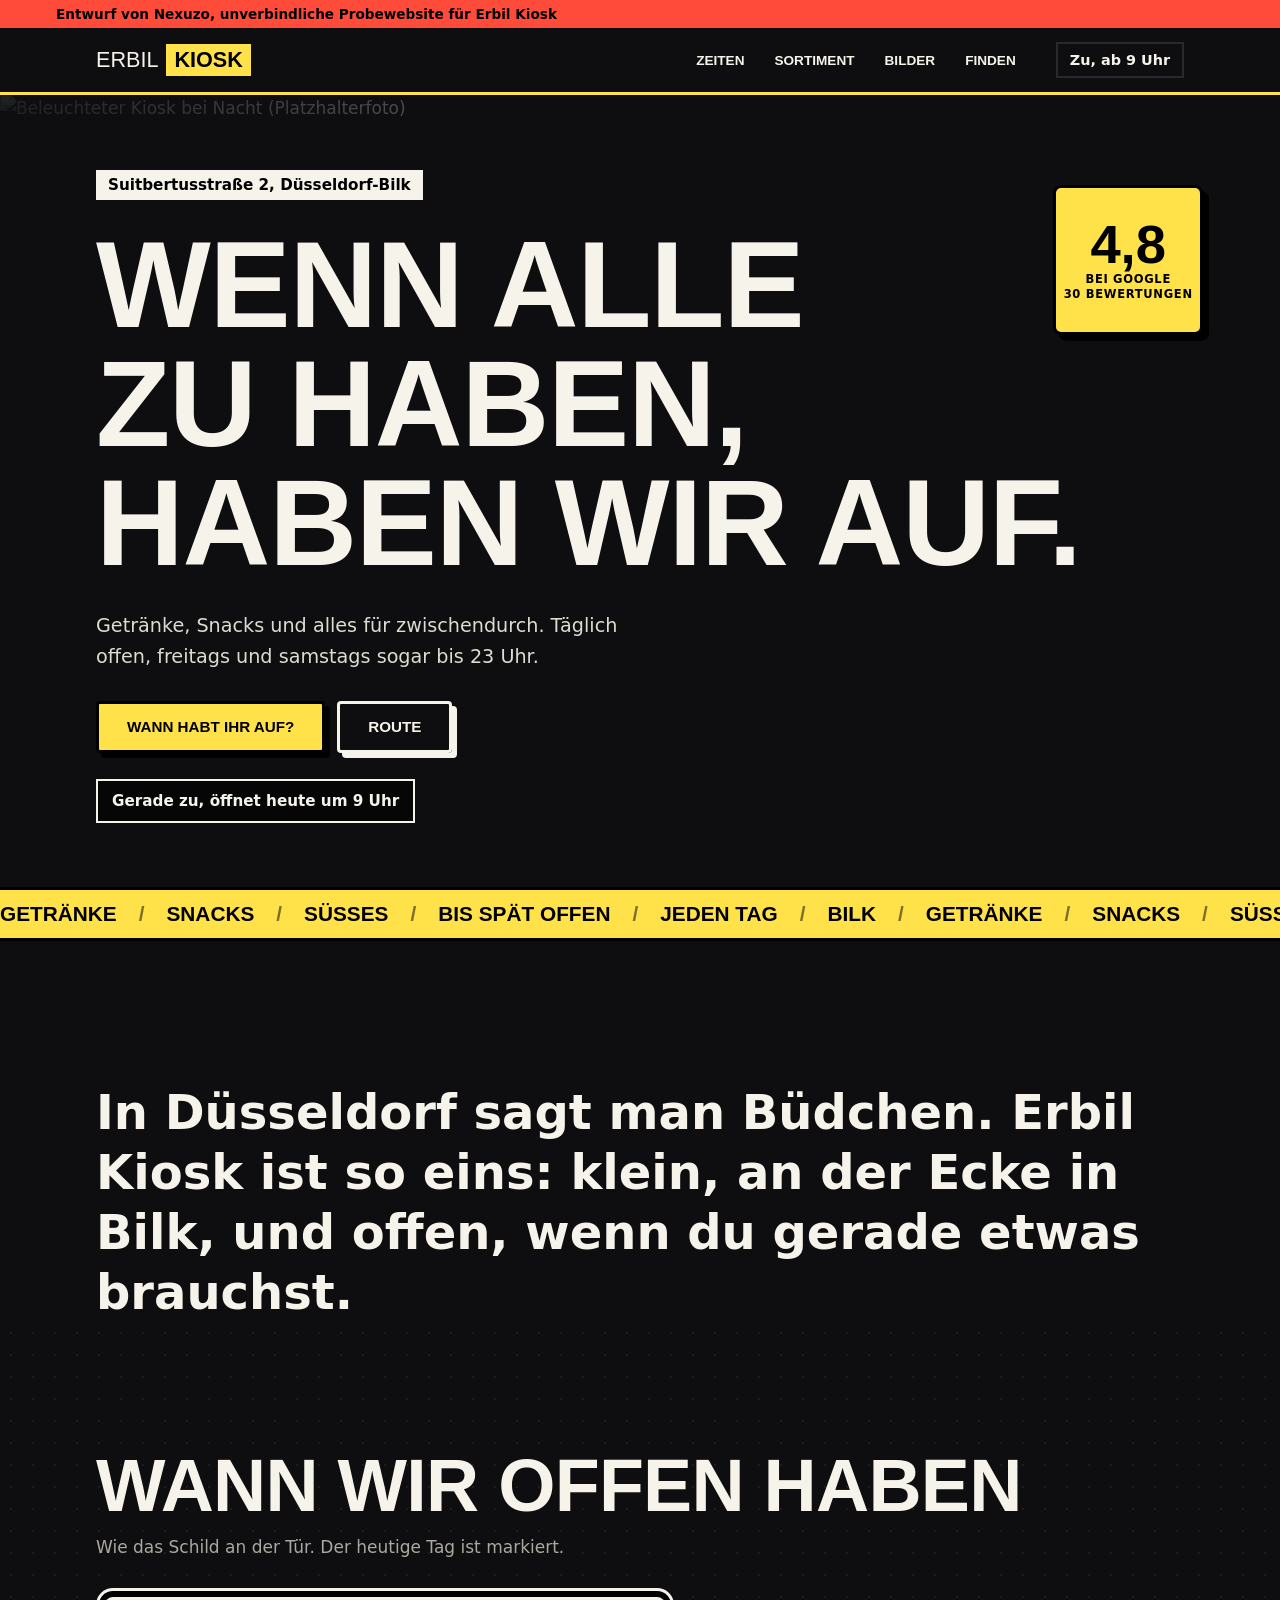
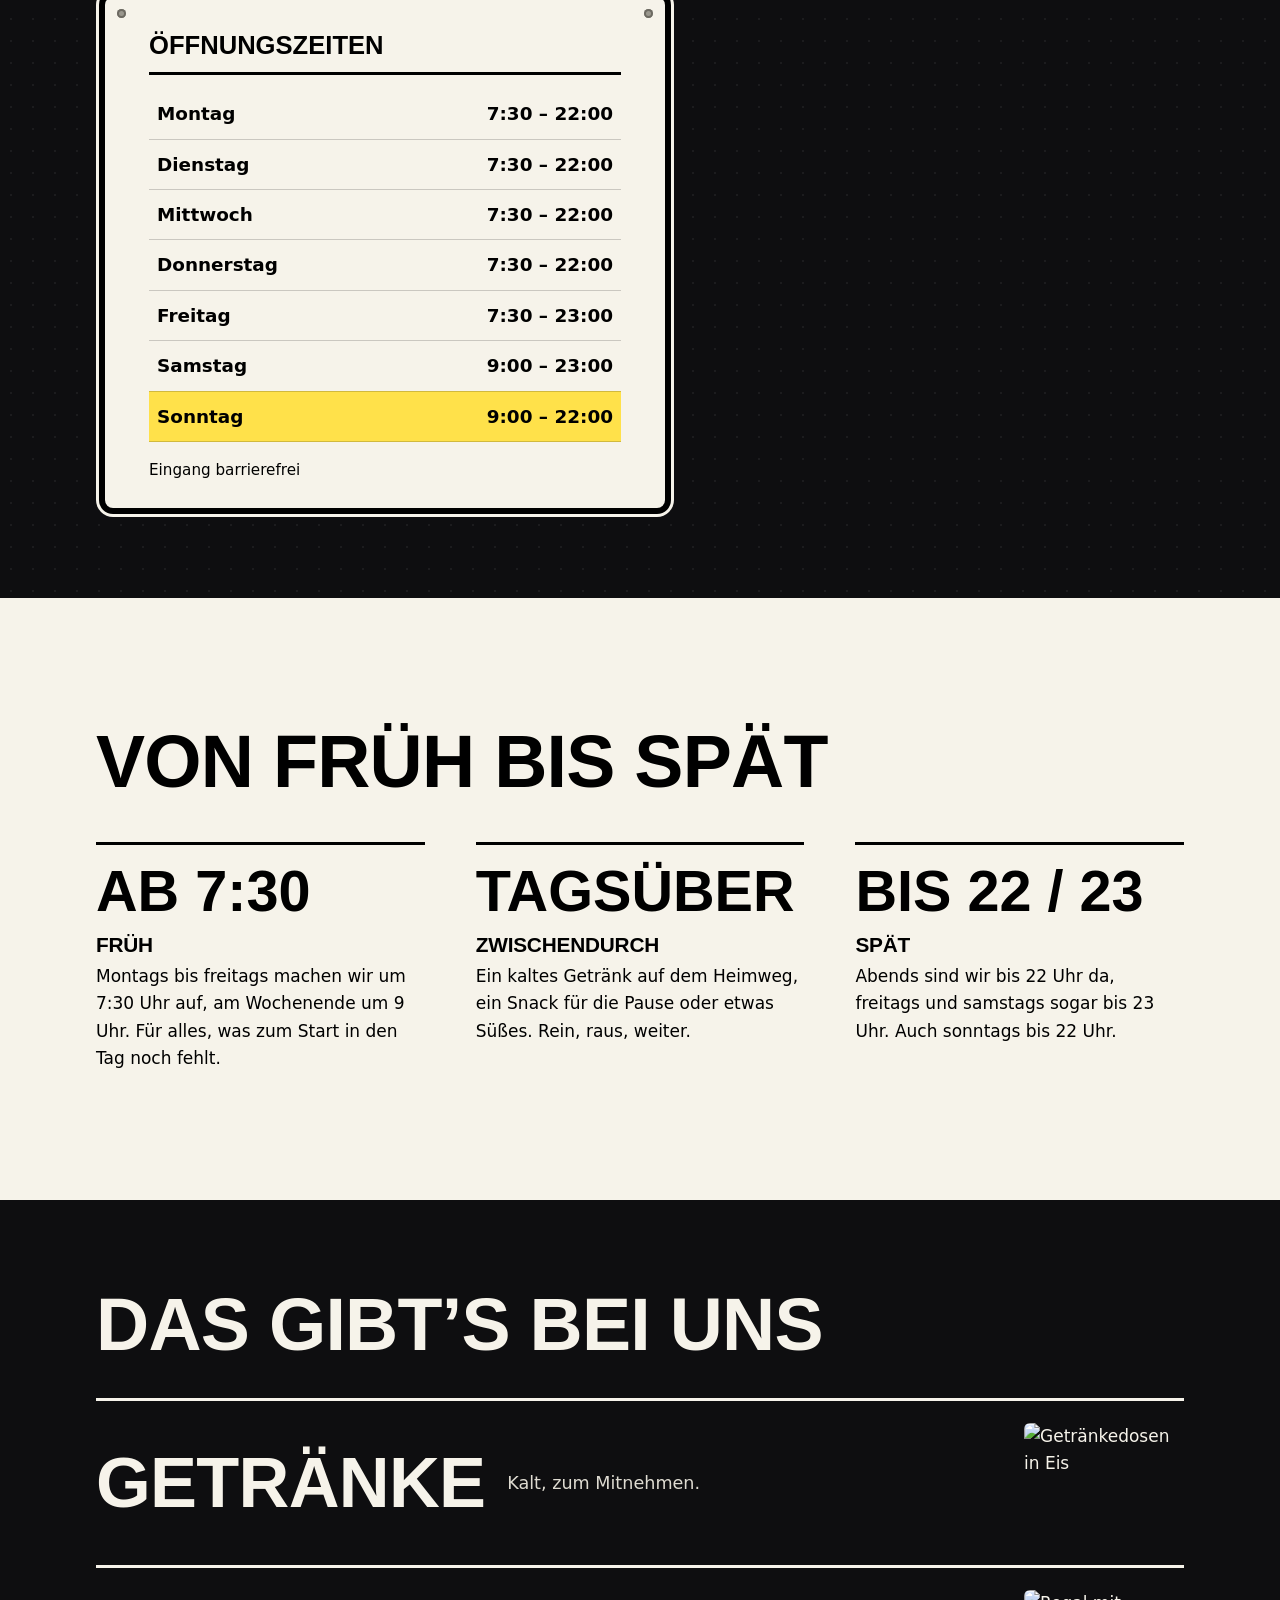
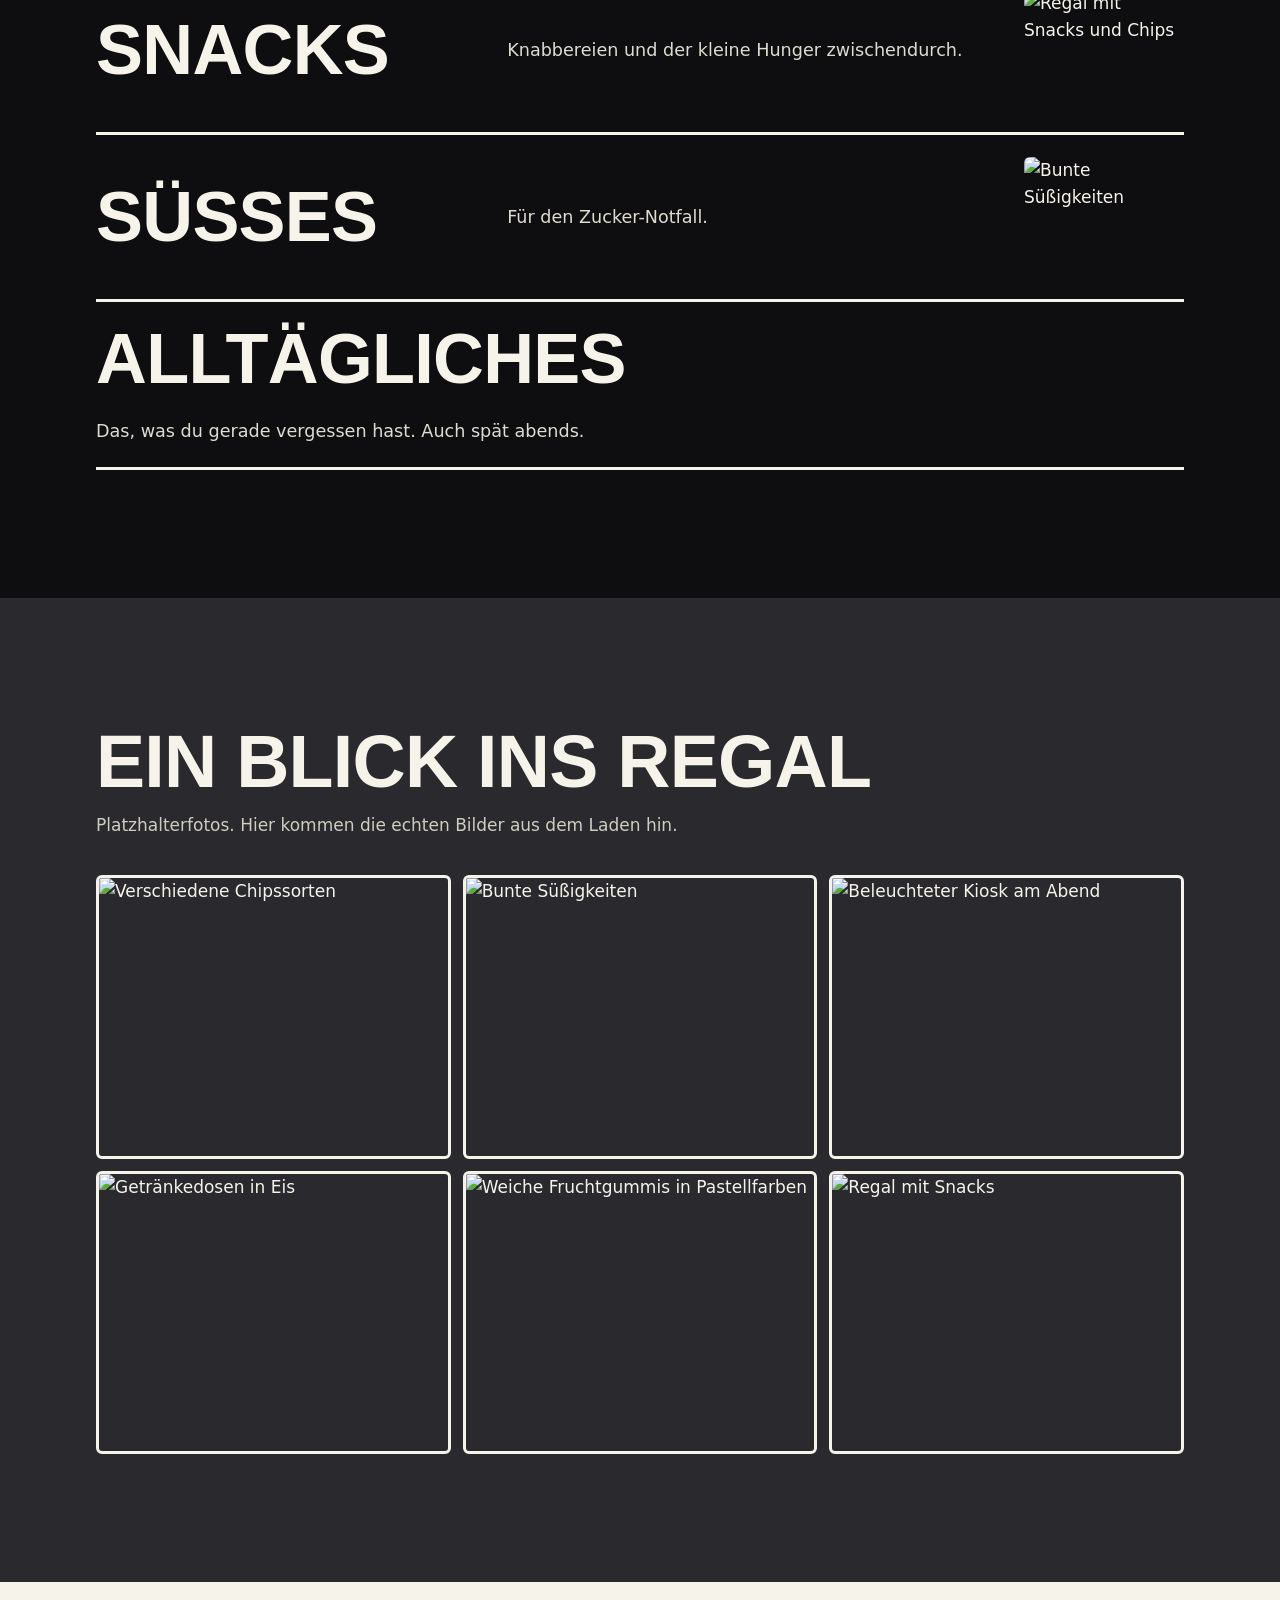
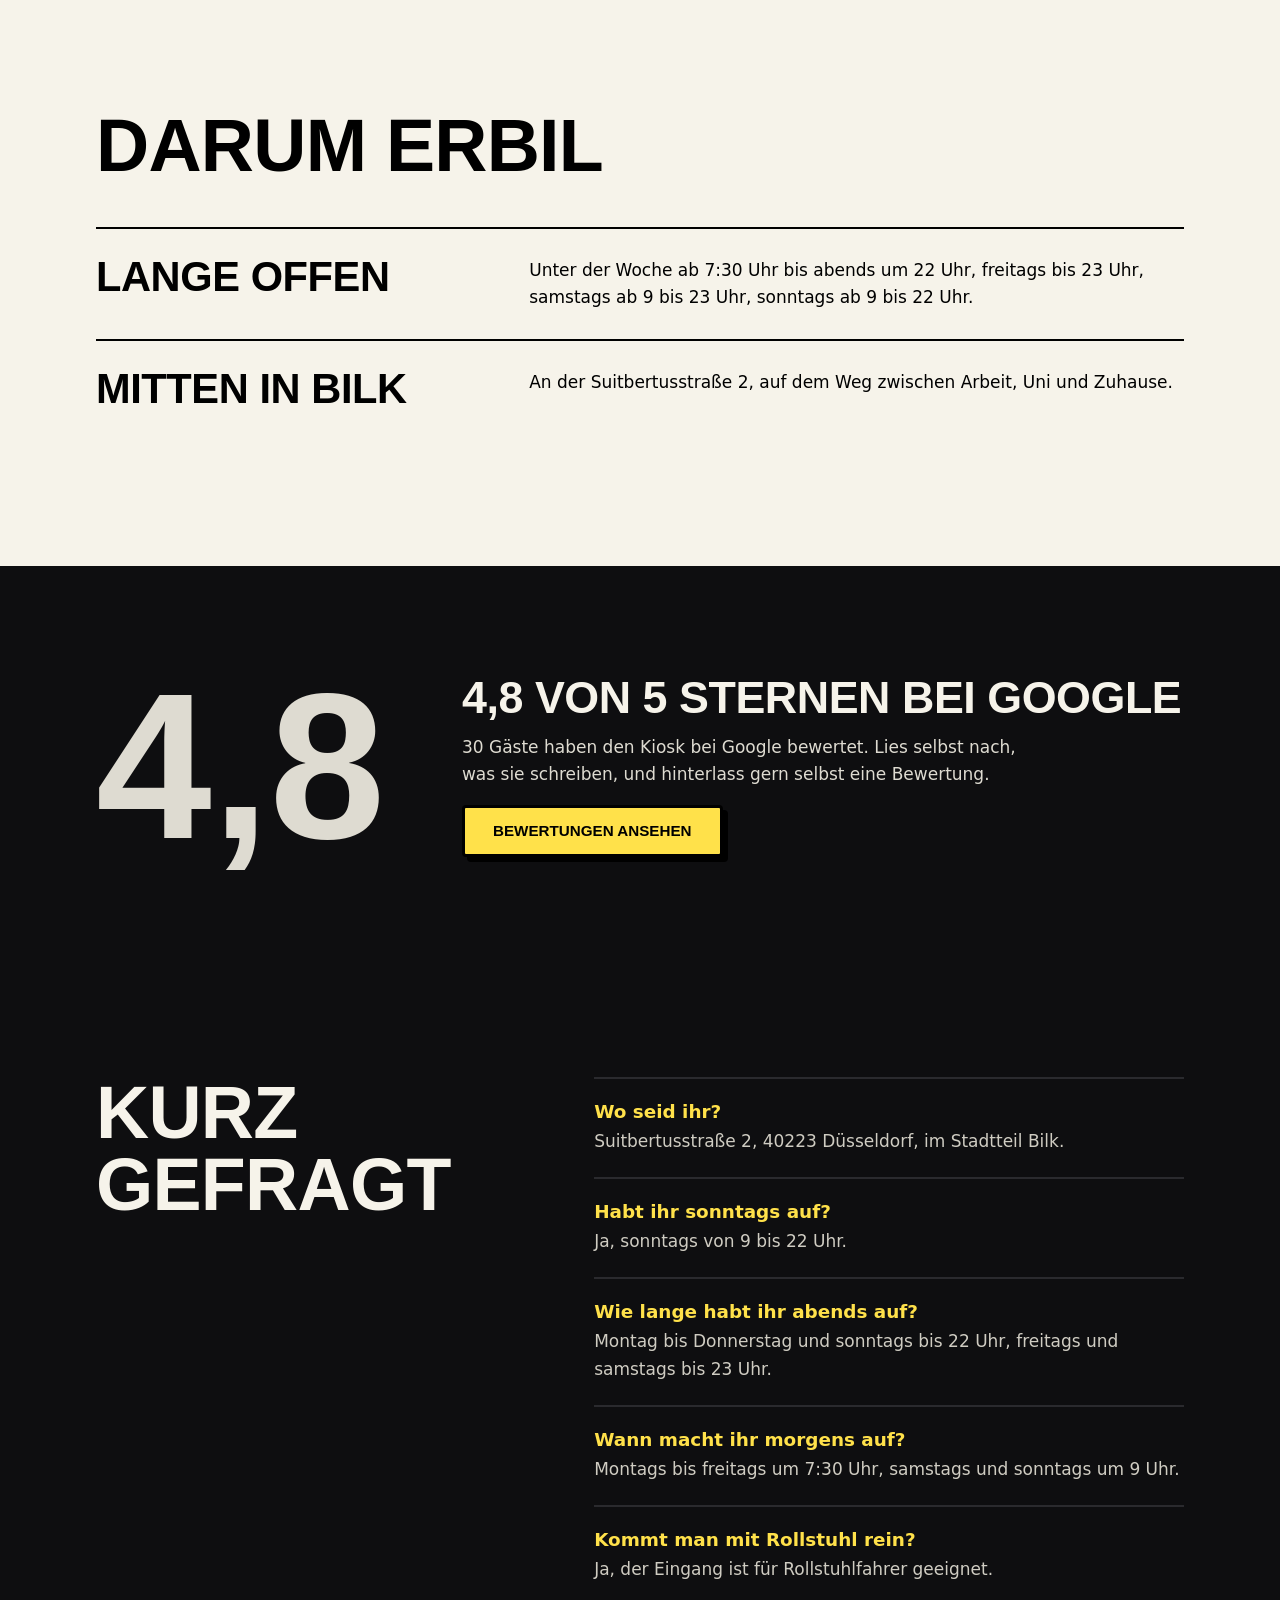
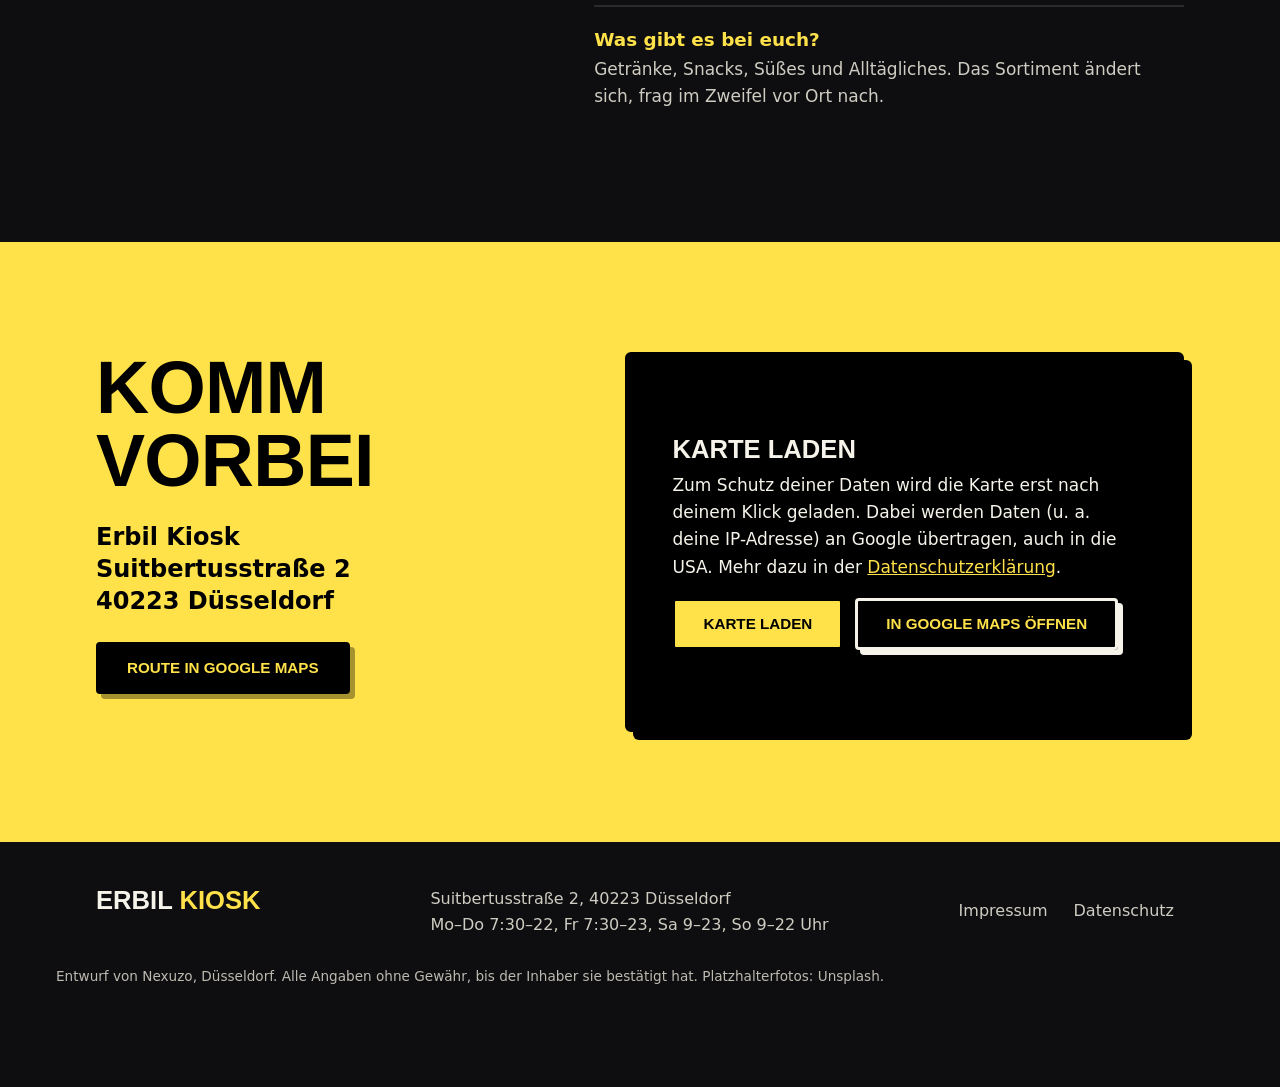
==== commit d439a280: "Statustexte ohne Mittelpunkt Co-Authored-By: Claude Opus 5.5 <noreply@anthropic.com> Claude-Session:" ====
--- a/index.html
+++ b/index.html
@@ -211,6 +211,6 @@
   </footer>
 
   <div class="dock"><a href="https://maps.google.com/maps?cid=1806438506804261972" target="_blank" rel="noopener">Route</a><a href="#zeiten" data-status-short>Zeiten</a></div>
-  <script src="script.js?v=4"></script>
+  <script src="script.js?v=5"></script>
 </body>
 </html>
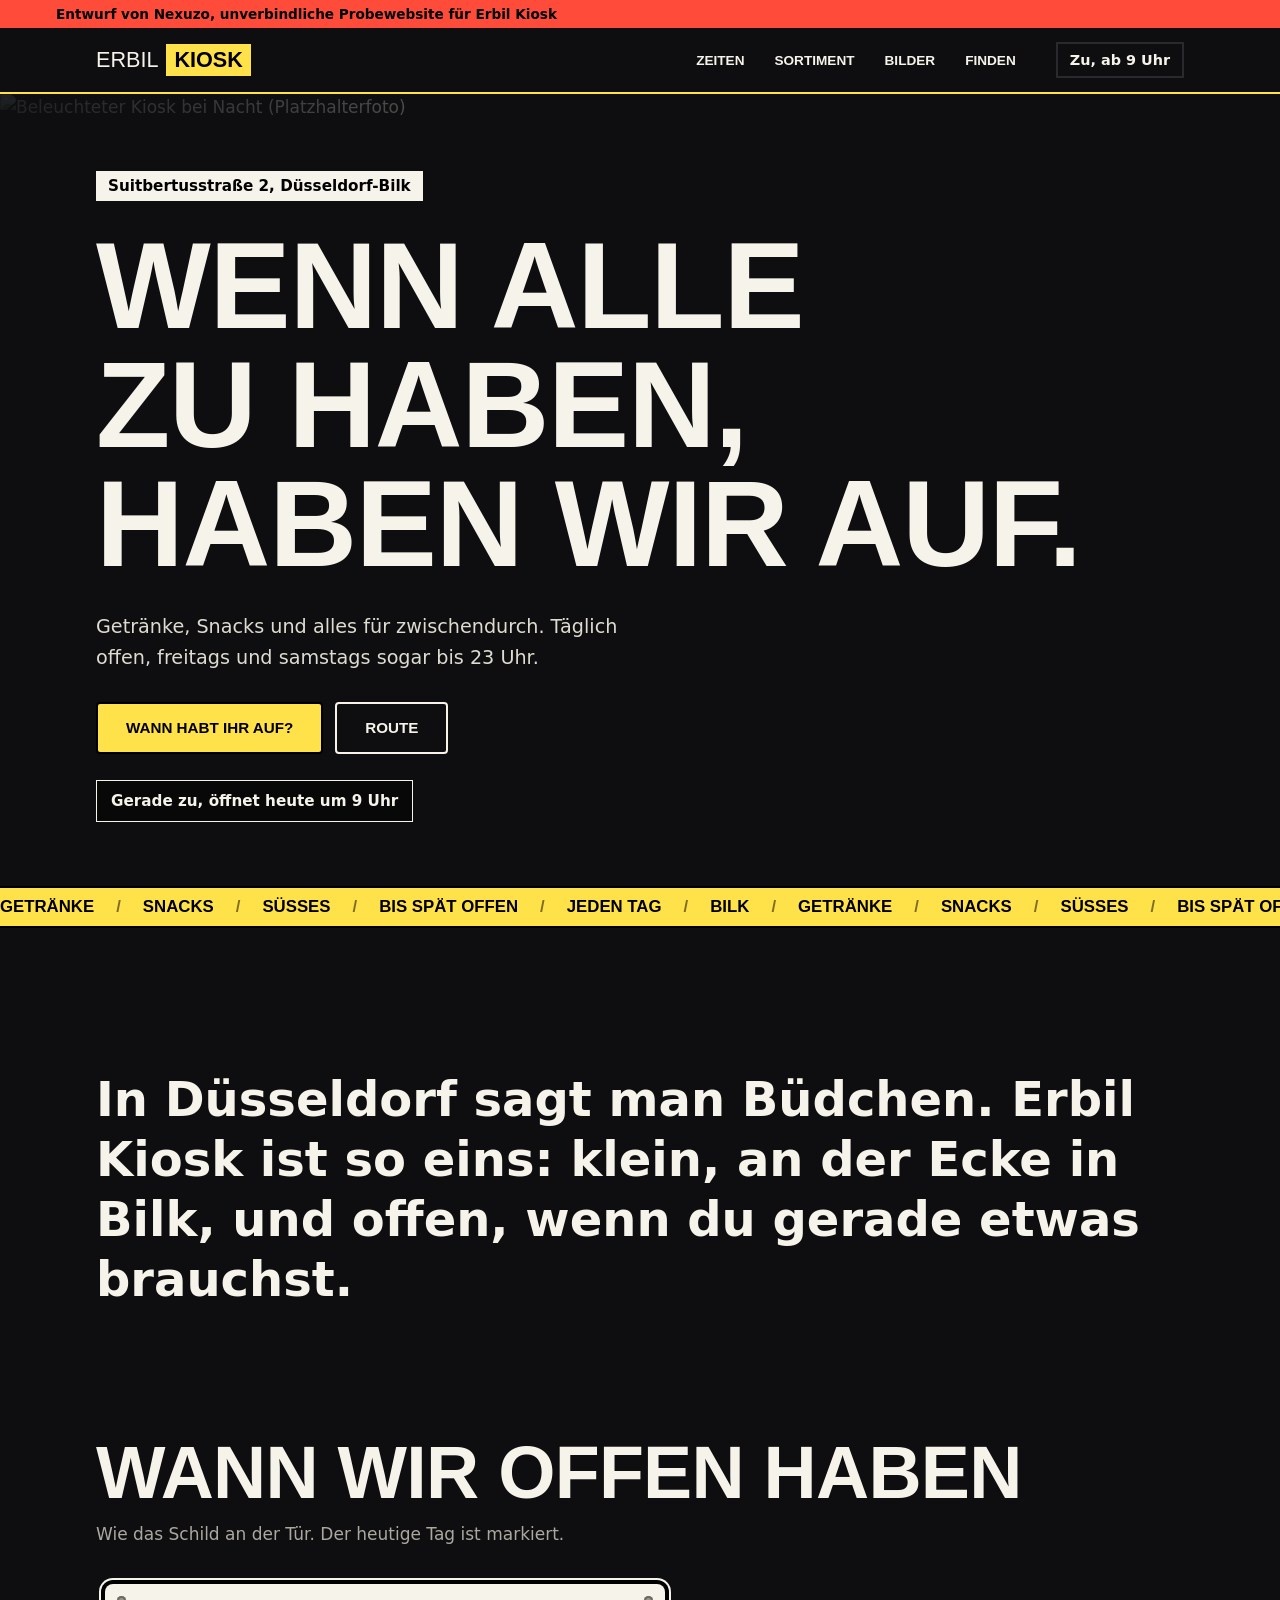
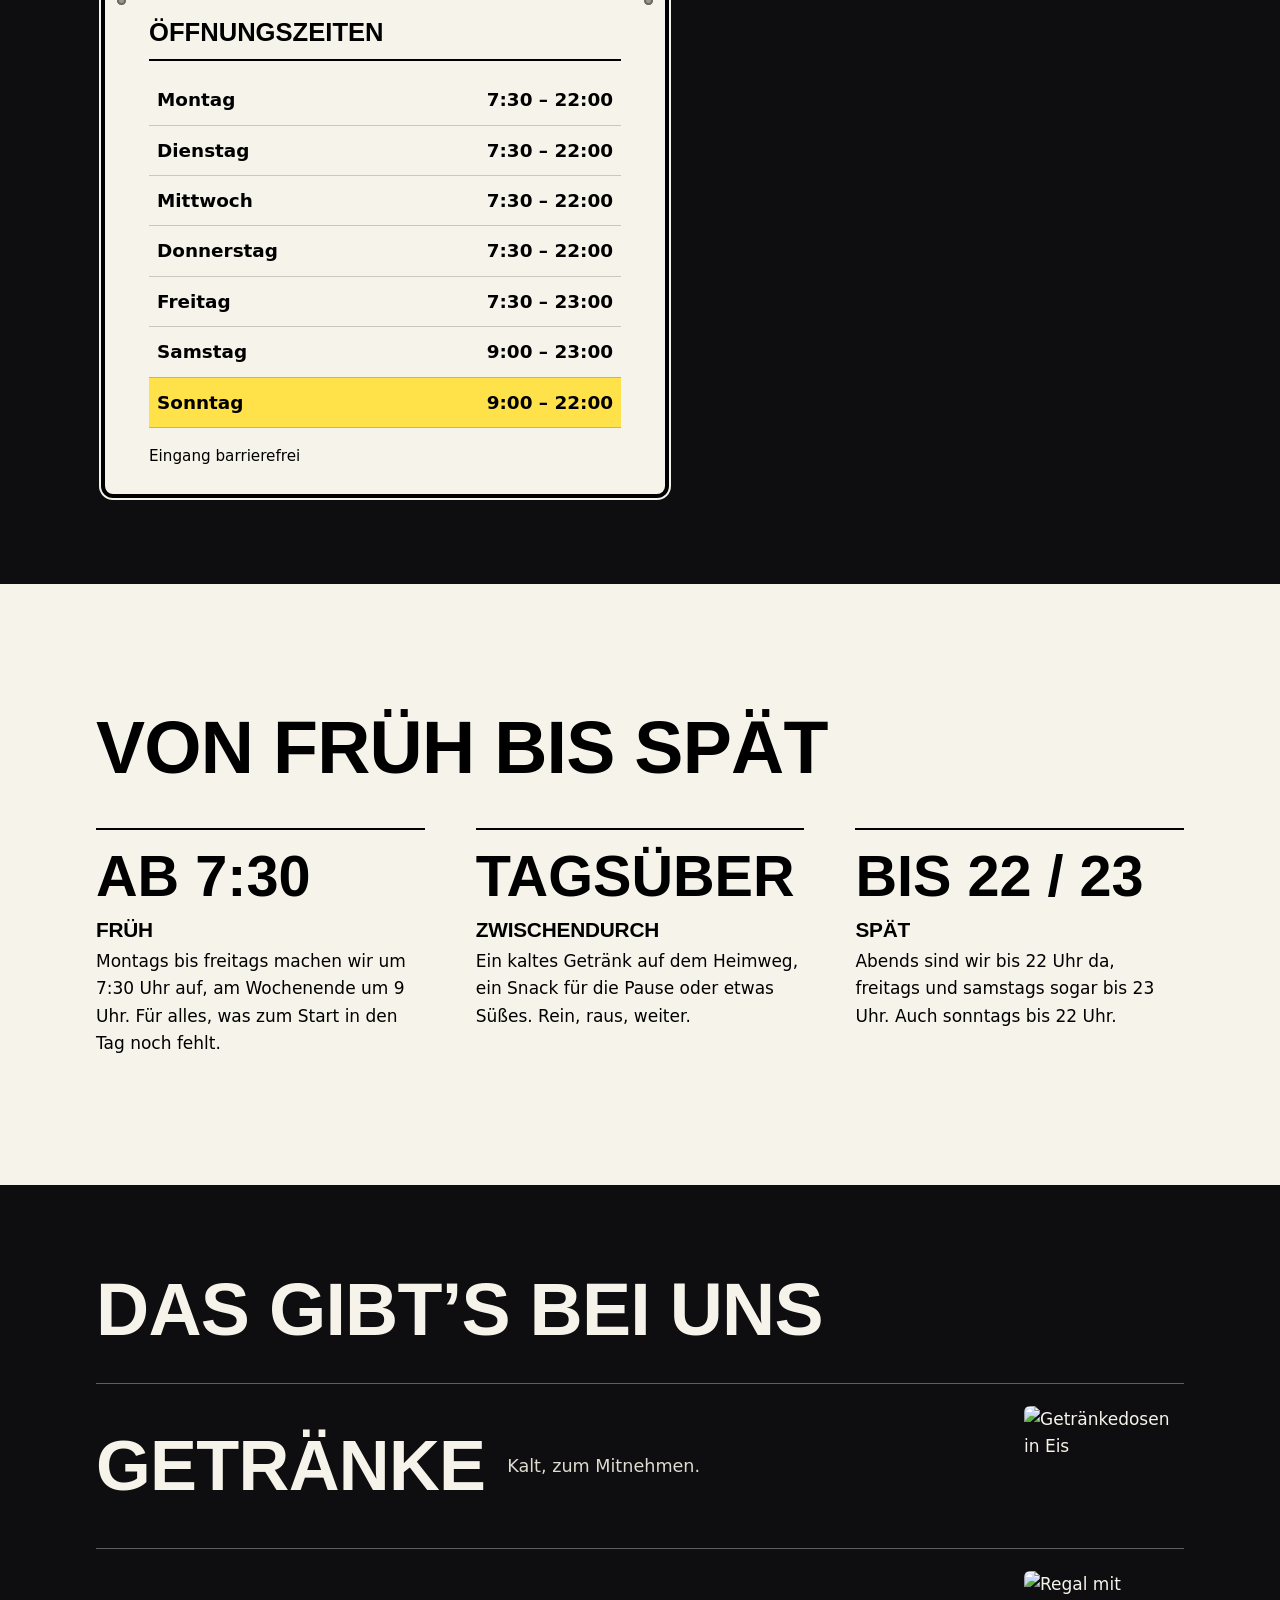
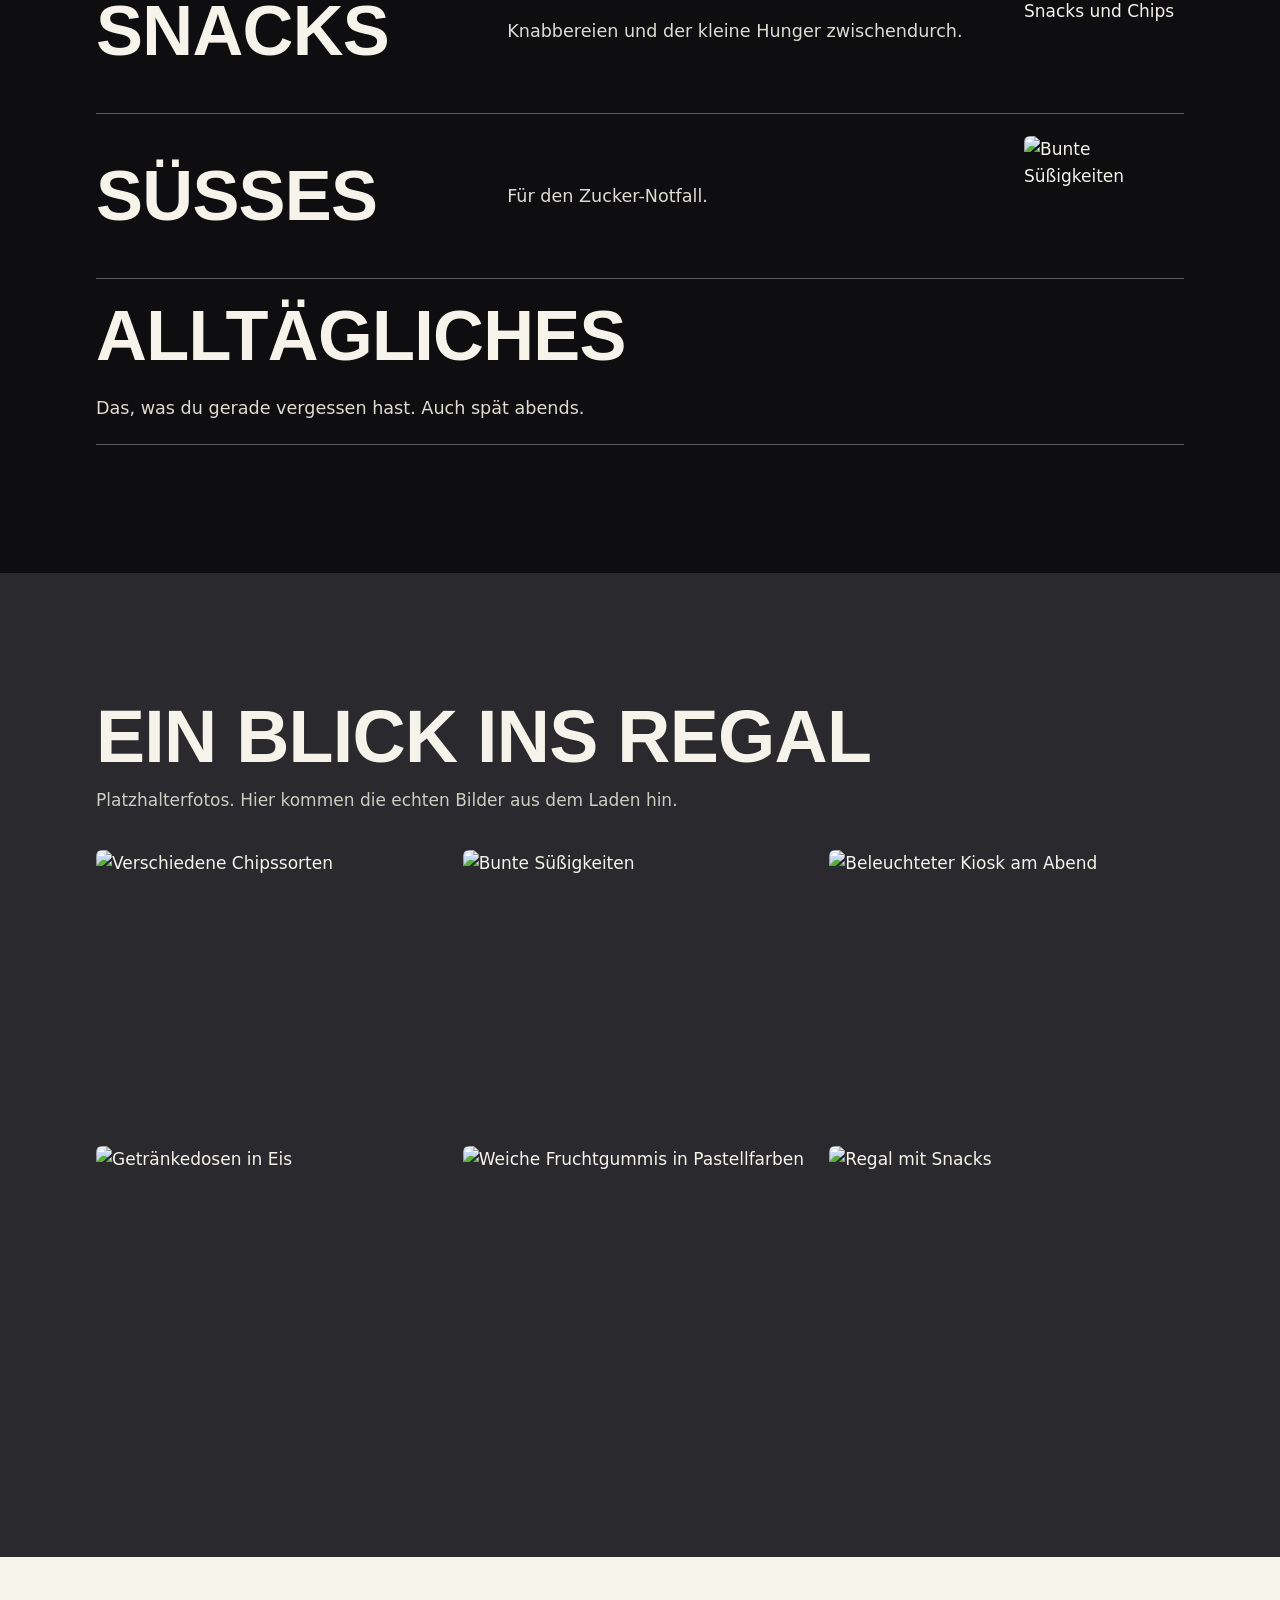
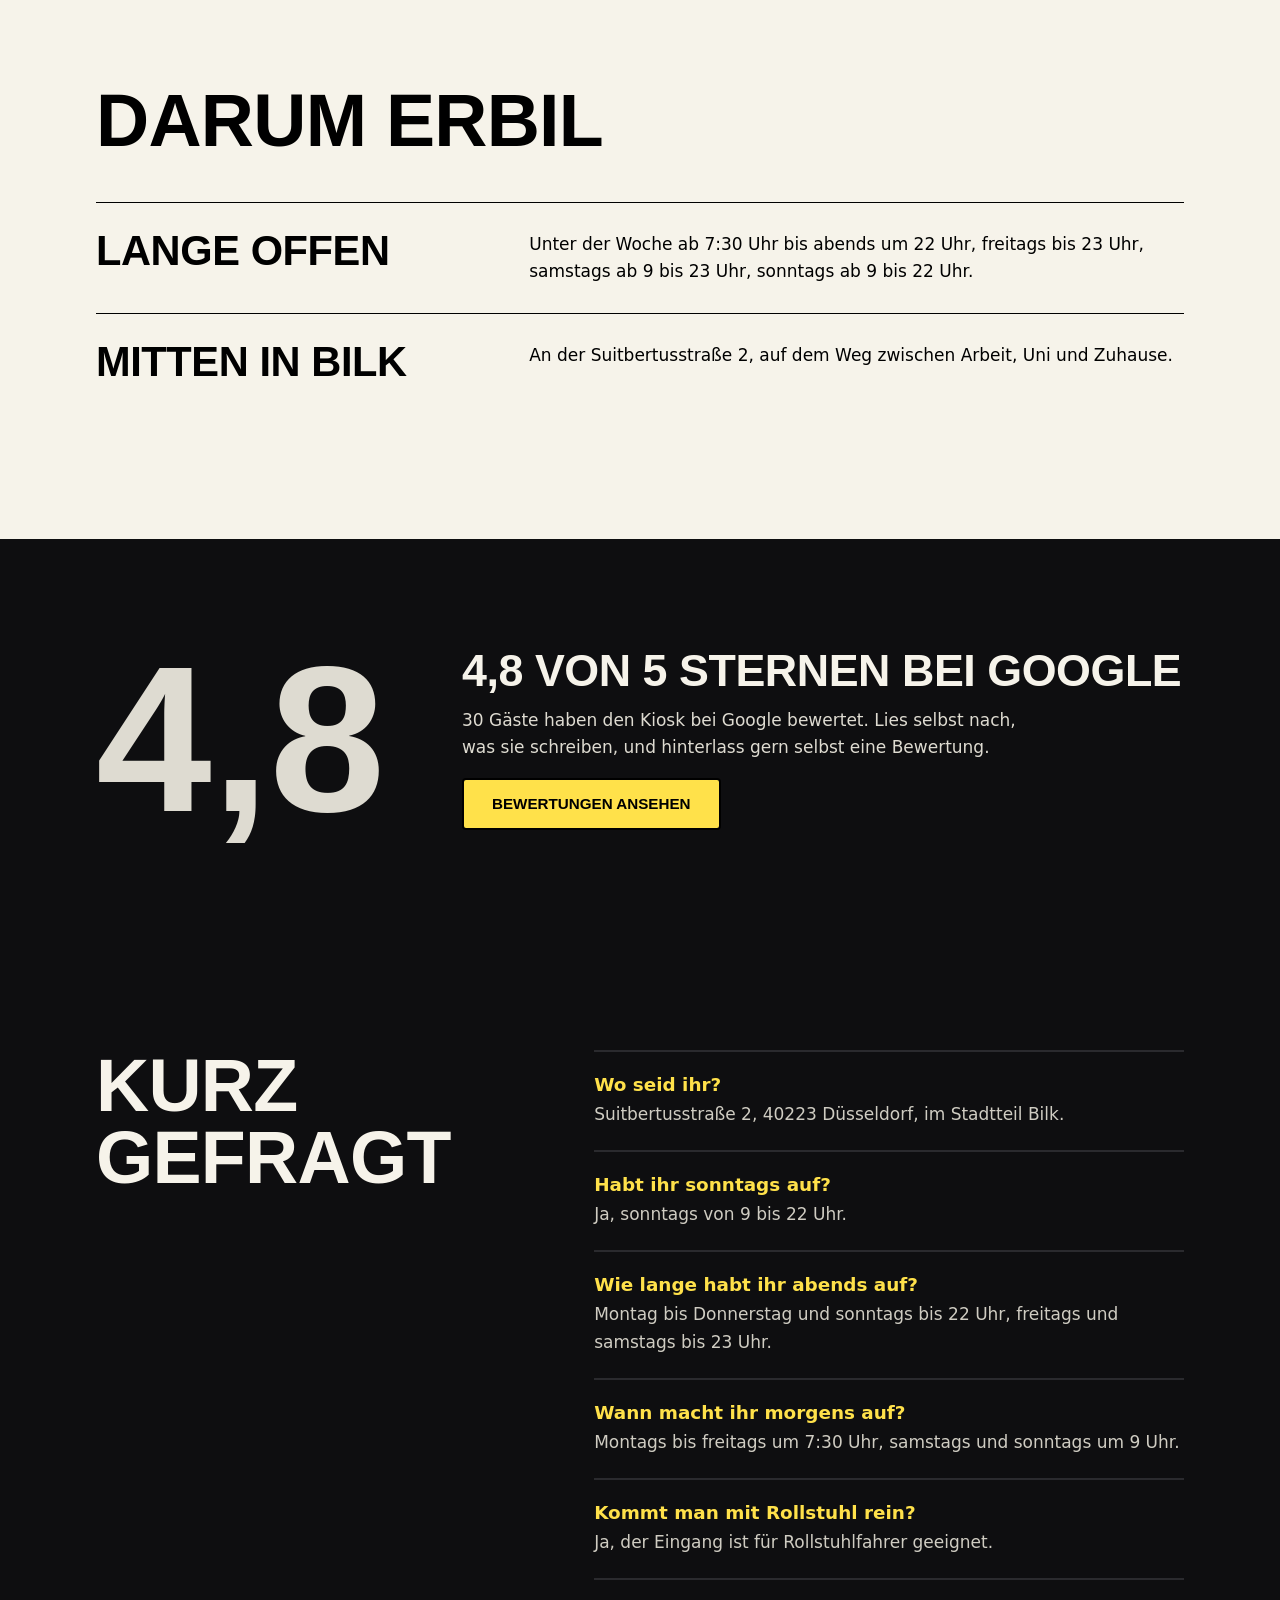
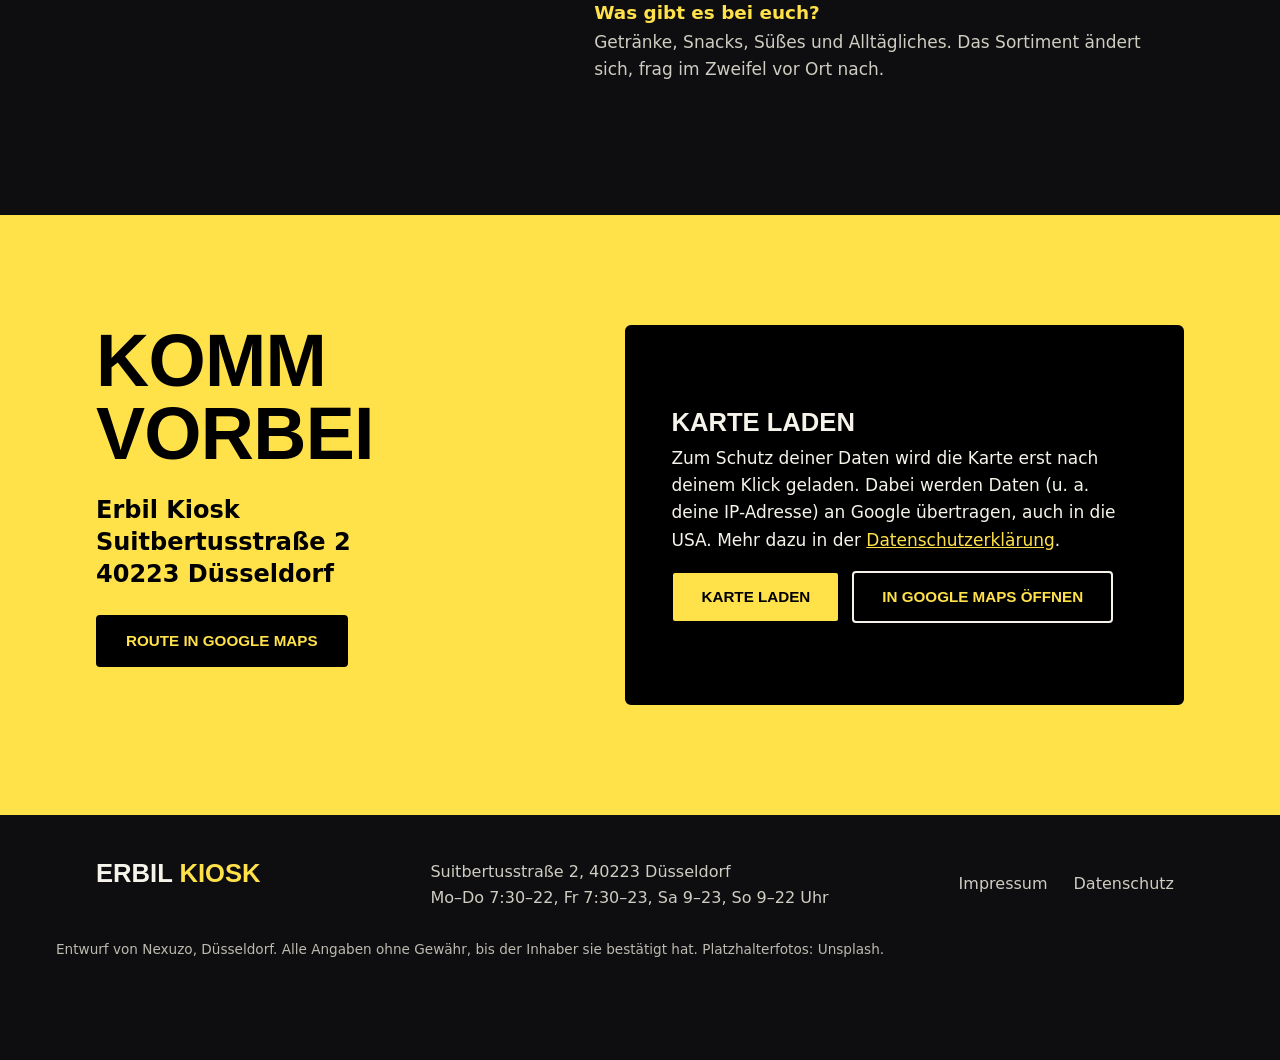
==== commit 86b318be: "Kiosk etwas minimalistischer: weniger Schatten, dünnere Linien, kein Hero-Sticker Co-Authored-By: Cl" ====
--- a/index.html
+++ b/index.html
@@ -11,7 +11,7 @@
   <meta property="og:title" content="Erbil Kiosk – Düsseldorf-Bilk">
   <meta property="og:description" content="Getränke, Snacks und Süßes an der Suitbertusstraße 2. Täglich lange geöffnet.">
   <link rel="preconnect" href="https://images.unsplash.com">
-  <link rel="stylesheet" href="style.css?v=8">
+  <link rel="stylesheet" href="style.css?v=9">
   <script type="application/ld+json">
   {
     "@context": "https://schema.org",
@@ -58,7 +58,6 @@
         </div>
         <div class="live" data-status><span data-status-text>Öffnungszeiten werden geladen</span></div>
       </div>
-      <div class="sticker" aria-label="4,8 Sterne bei Google, 30 Bewertungen"><b>4,8</b><span>bei Google<br>30 Bewertungen</span></div>
     </section>
 
     <div class="ribbon" aria-hidden="true"><div class="ribbon__track"><span>Getränke</span><span>Snacks</span><span>Süßes</span><span>Bis spät offen</span><span>Jeden Tag</span><span>Bilk</span><span>Getränke</span><span>Snacks</span><span>Süßes</span><span>Bis spät offen</span><span>Jeden Tag</span><span>Bilk</span><span>Getränke</span><span>Snacks</span><span>Süßes</span><span>Bis spät offen</span><span>Jeden Tag</span><span>Bilk</span><span>Getränke</span><span>Snacks</span><span>Süßes</span><span>Bis spät offen</span><span>Jeden Tag</span><span>Bilk</span><span>Getränke</span><span>Snacks</span><span>Süßes</span><span>Bis spät offen</span><span>Jeden Tag</span><span>Bilk</span><span>Getränke</span><span>Snacks</span><span>Süßes</span><span>Bis spät offen</span><span>Jeden Tag</span><span>Bilk</span></div></div>
--- a/style.css
+++ b/style.css
@@ -253,3 +253,23 @@
   .shelf p { grid-column: 1; grid-row: 2; }
   .shelf img, .shelf__empty { grid-column: 2; grid-row: 1 / 3; width: 96px; }
 }
+
+/* ===== Etwas ruhiger (Wunsch von Mateo, 16.10.2026) =====
+   Weniger harte Schatten, dünnere Linien, kein Punktraster, kein Sticker im Hero. */
+.btn, .btn--ghost, .btn--black { box-shadow: none; border-width: 2px; }
+.btn:hover, .btn--ghost:hover { transform: none; box-shadow: none; opacity: .88; }
+.map { box-shadow: none; border-width: 2px; }
+.times { background-image: none; }
+.ribbon { border-block-width: 2px; }
+.ribbon span { font-size: 1.05rem; padding: 9px 0; }
+.ribbon__track { animation-duration: 80s; }
+.nav { border-bottom-width: 2px; }
+.live { border-width: 1px; background: rgba(0, 0, 0, .45); }
+.shots__grid img { border: 0; }
+.shelf, .shelf li { border-width: 1px; border-color: rgba(246, 243, 234, .35); }
+.day__grid > div { border-top-width: 2px; }
+.plate { box-shadow: 0 0 0 4px #000, 0 0 0 6px var(--paper); }
+.plate__title { border-bottom-width: 2px; }
+.why__list li { border-top-width: 1px; }
+.dock { border-top-width: 2px; }
+.dock a + a { border-left-width: 2px; }
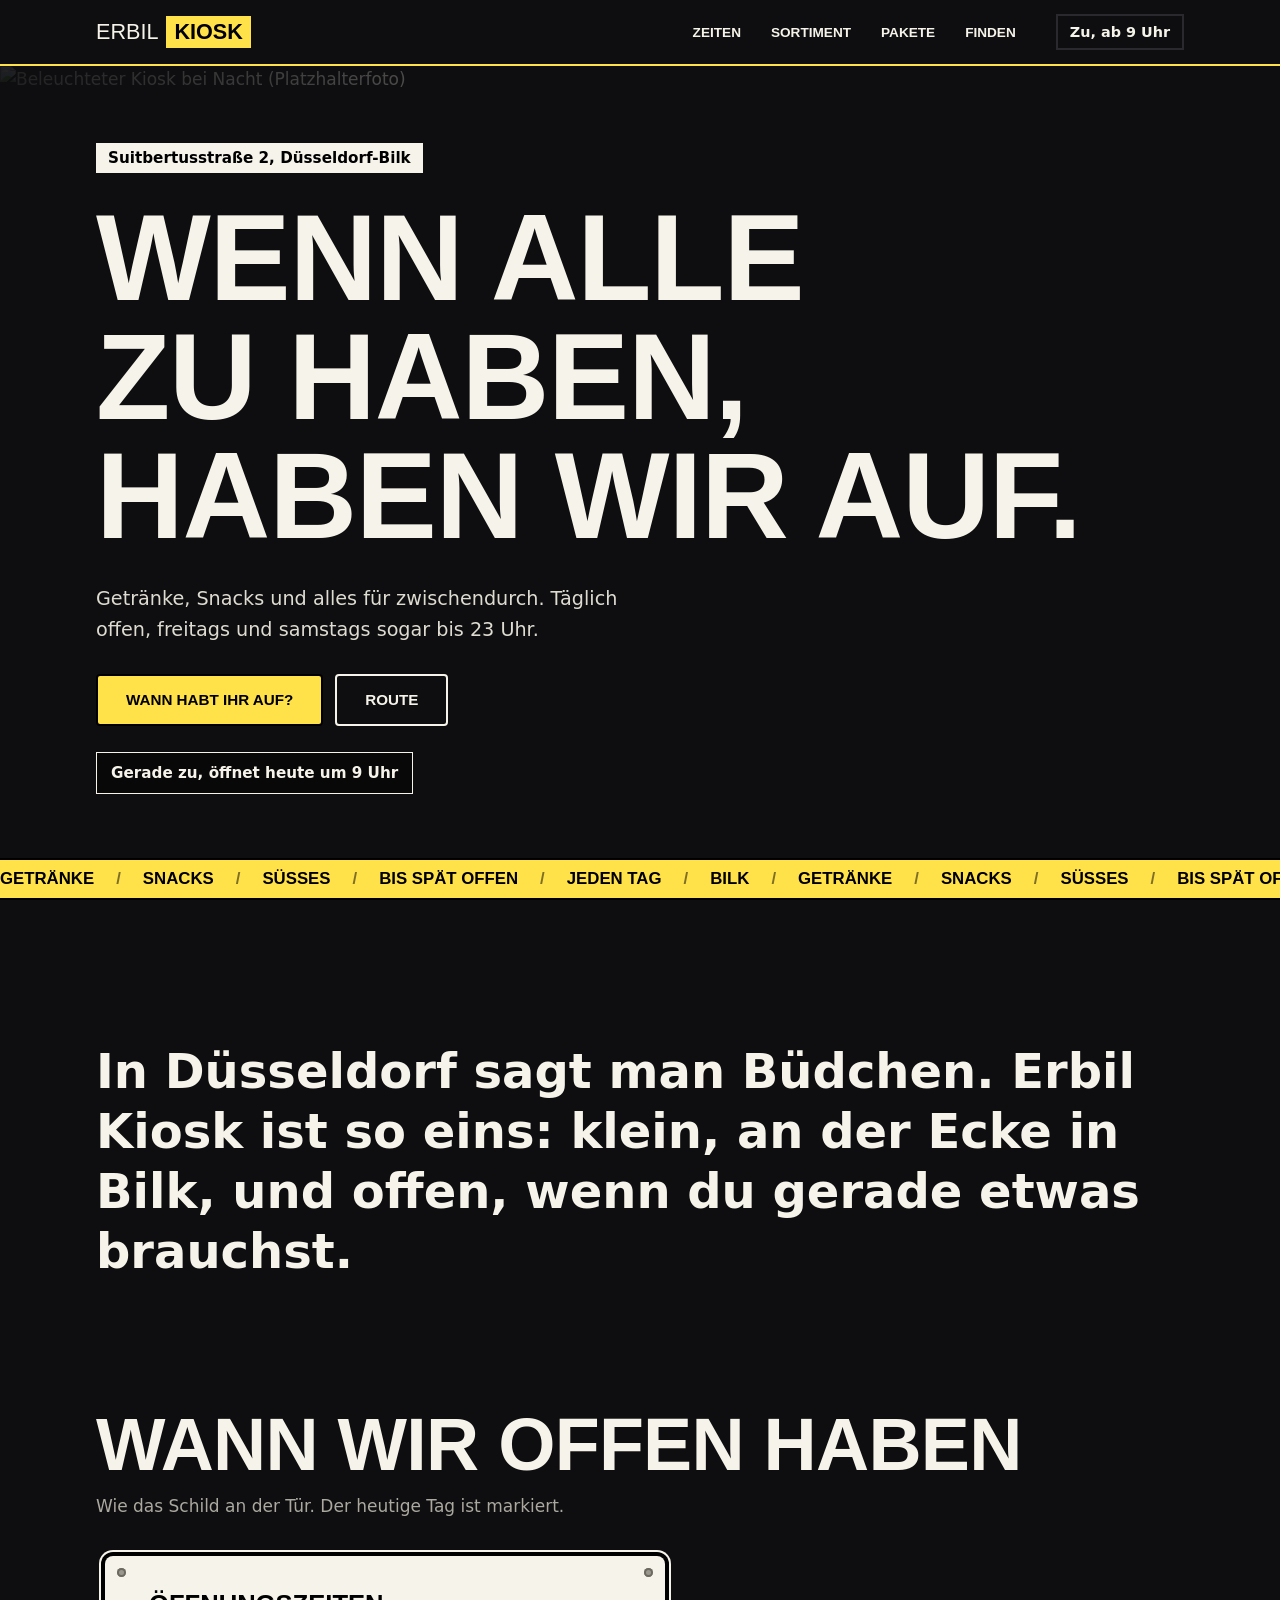
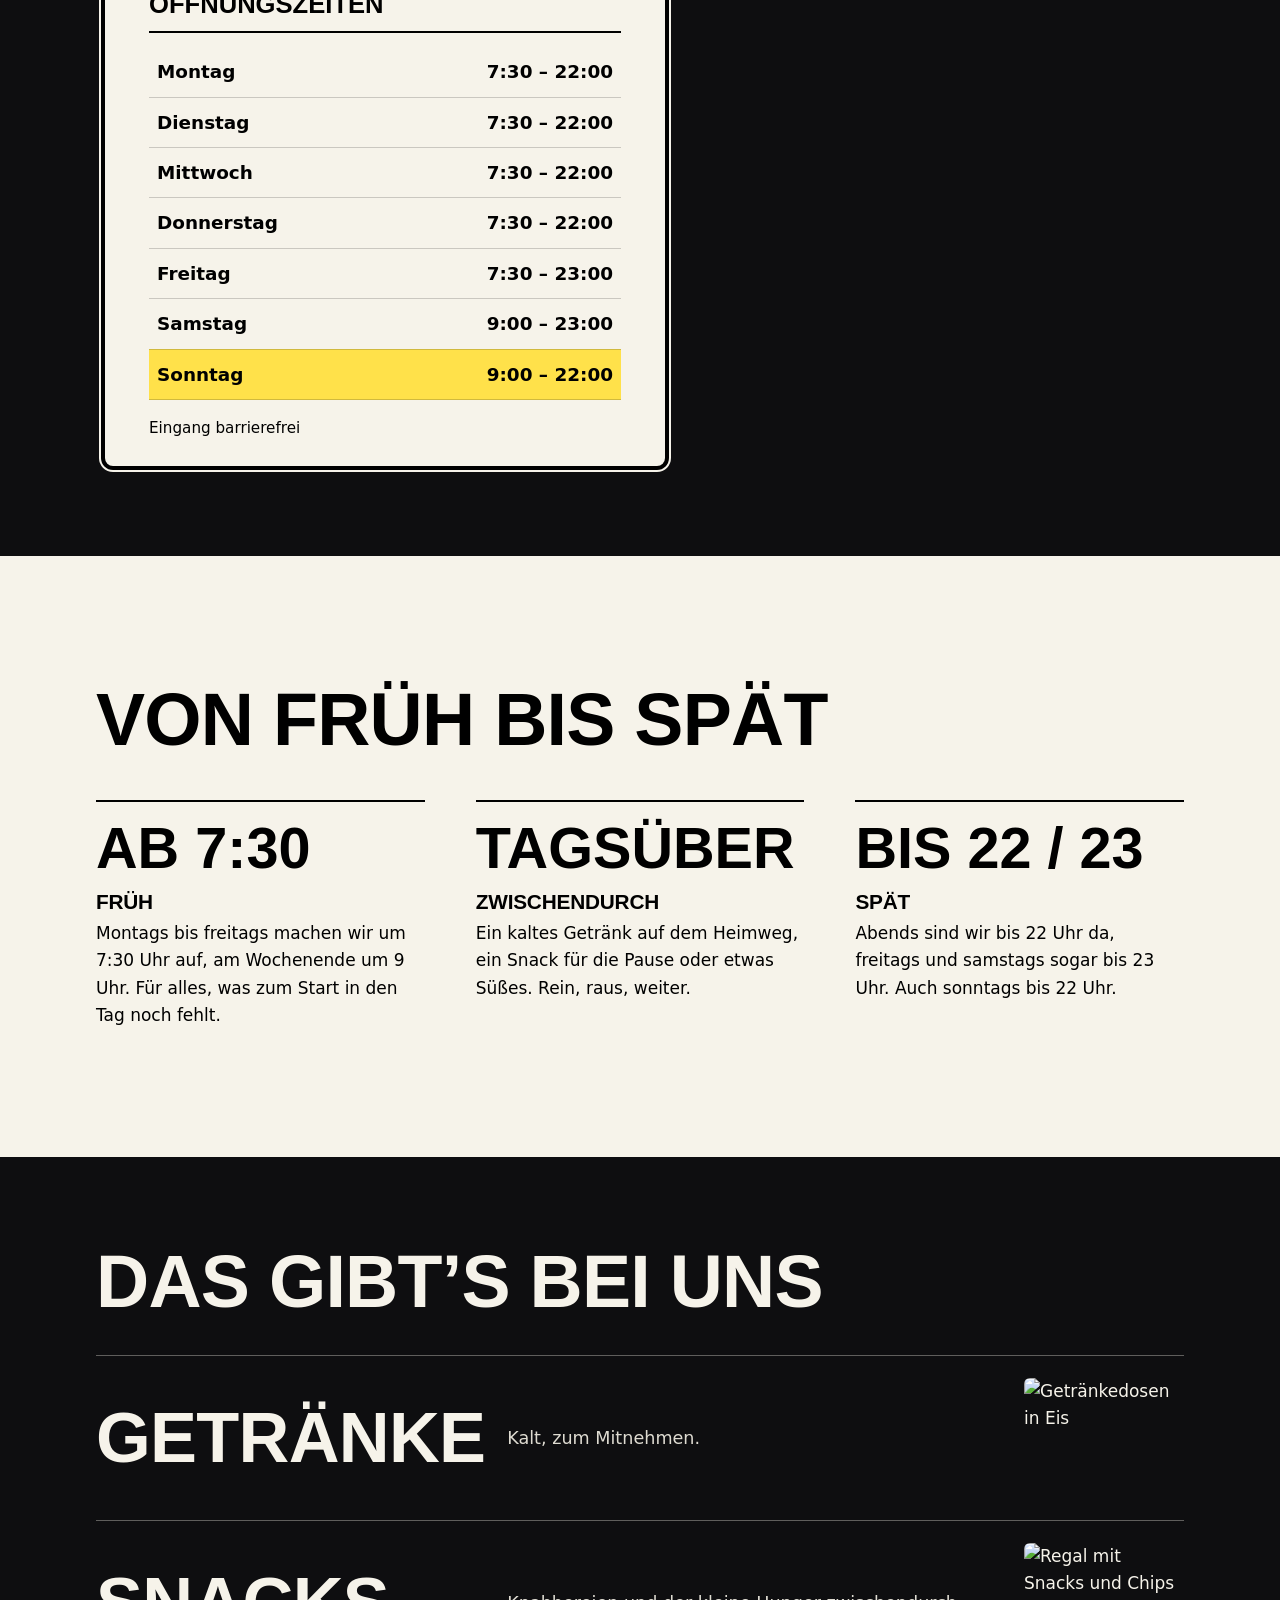
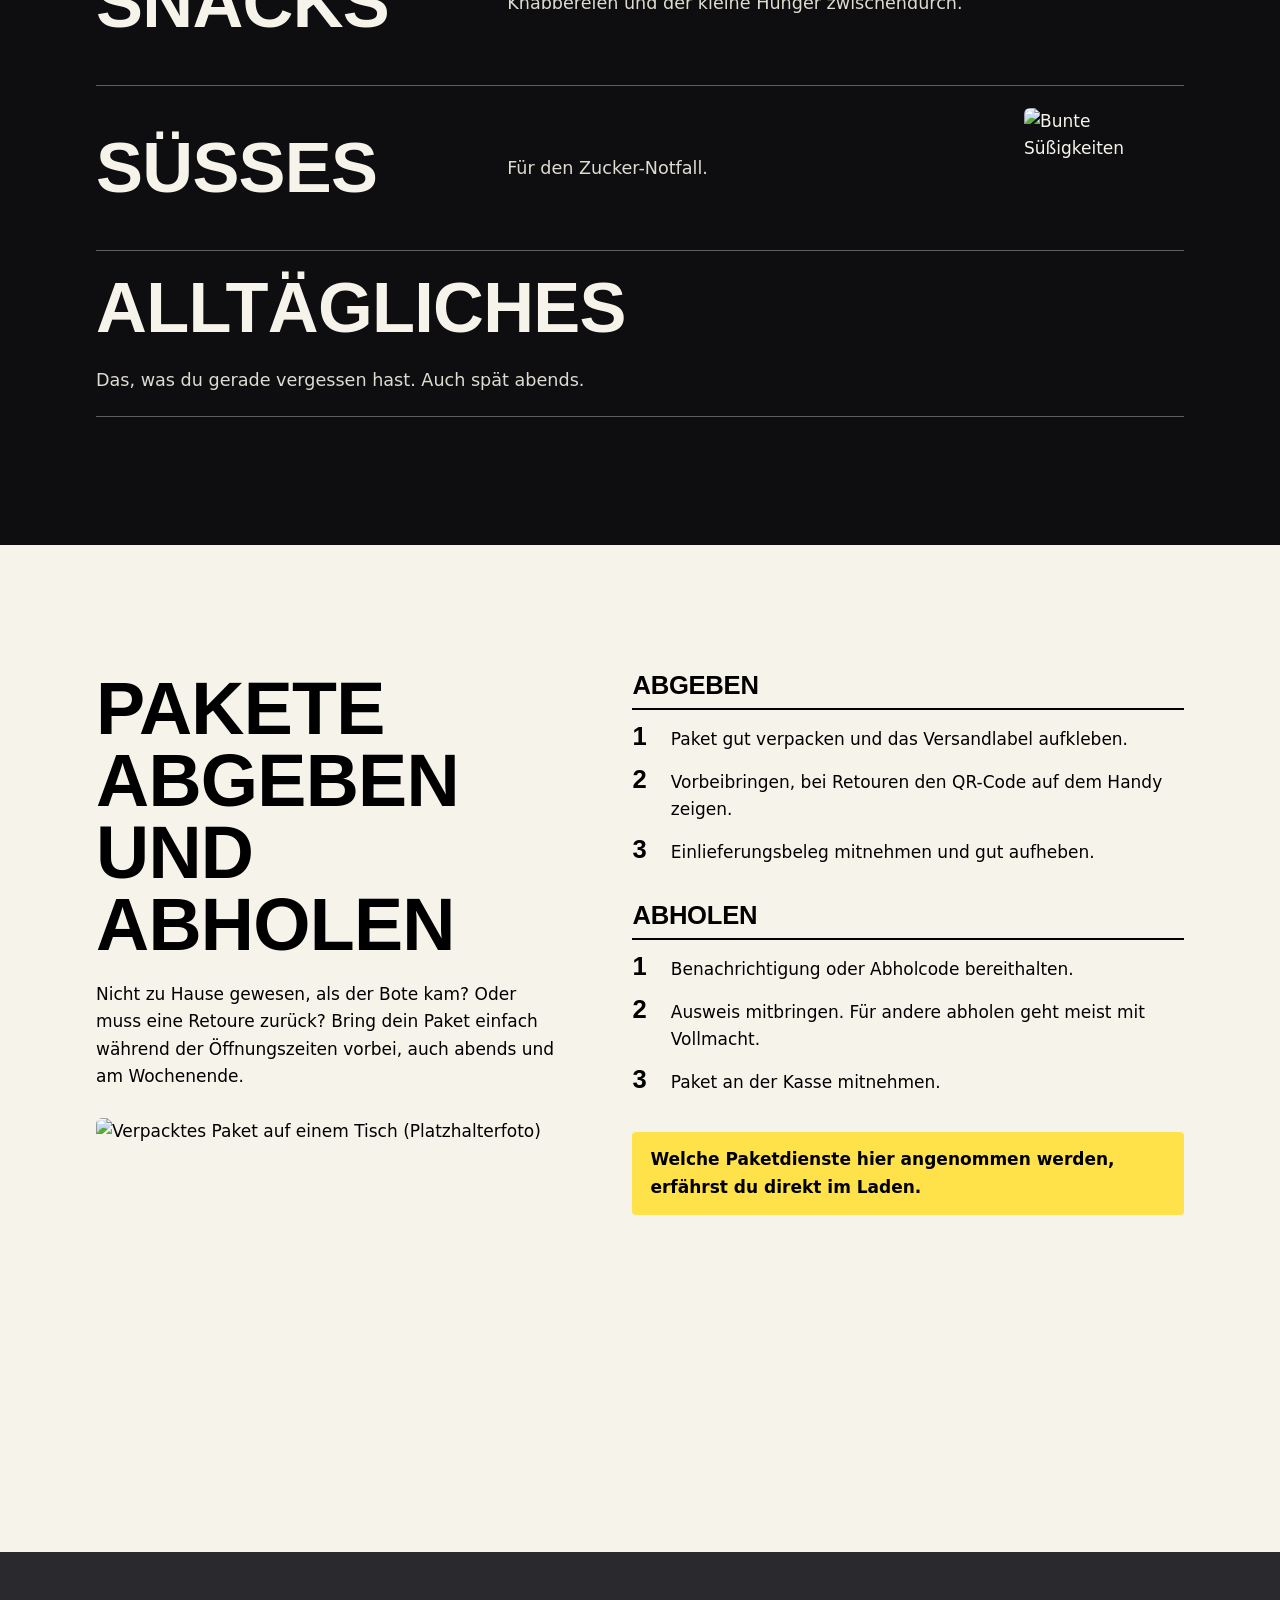
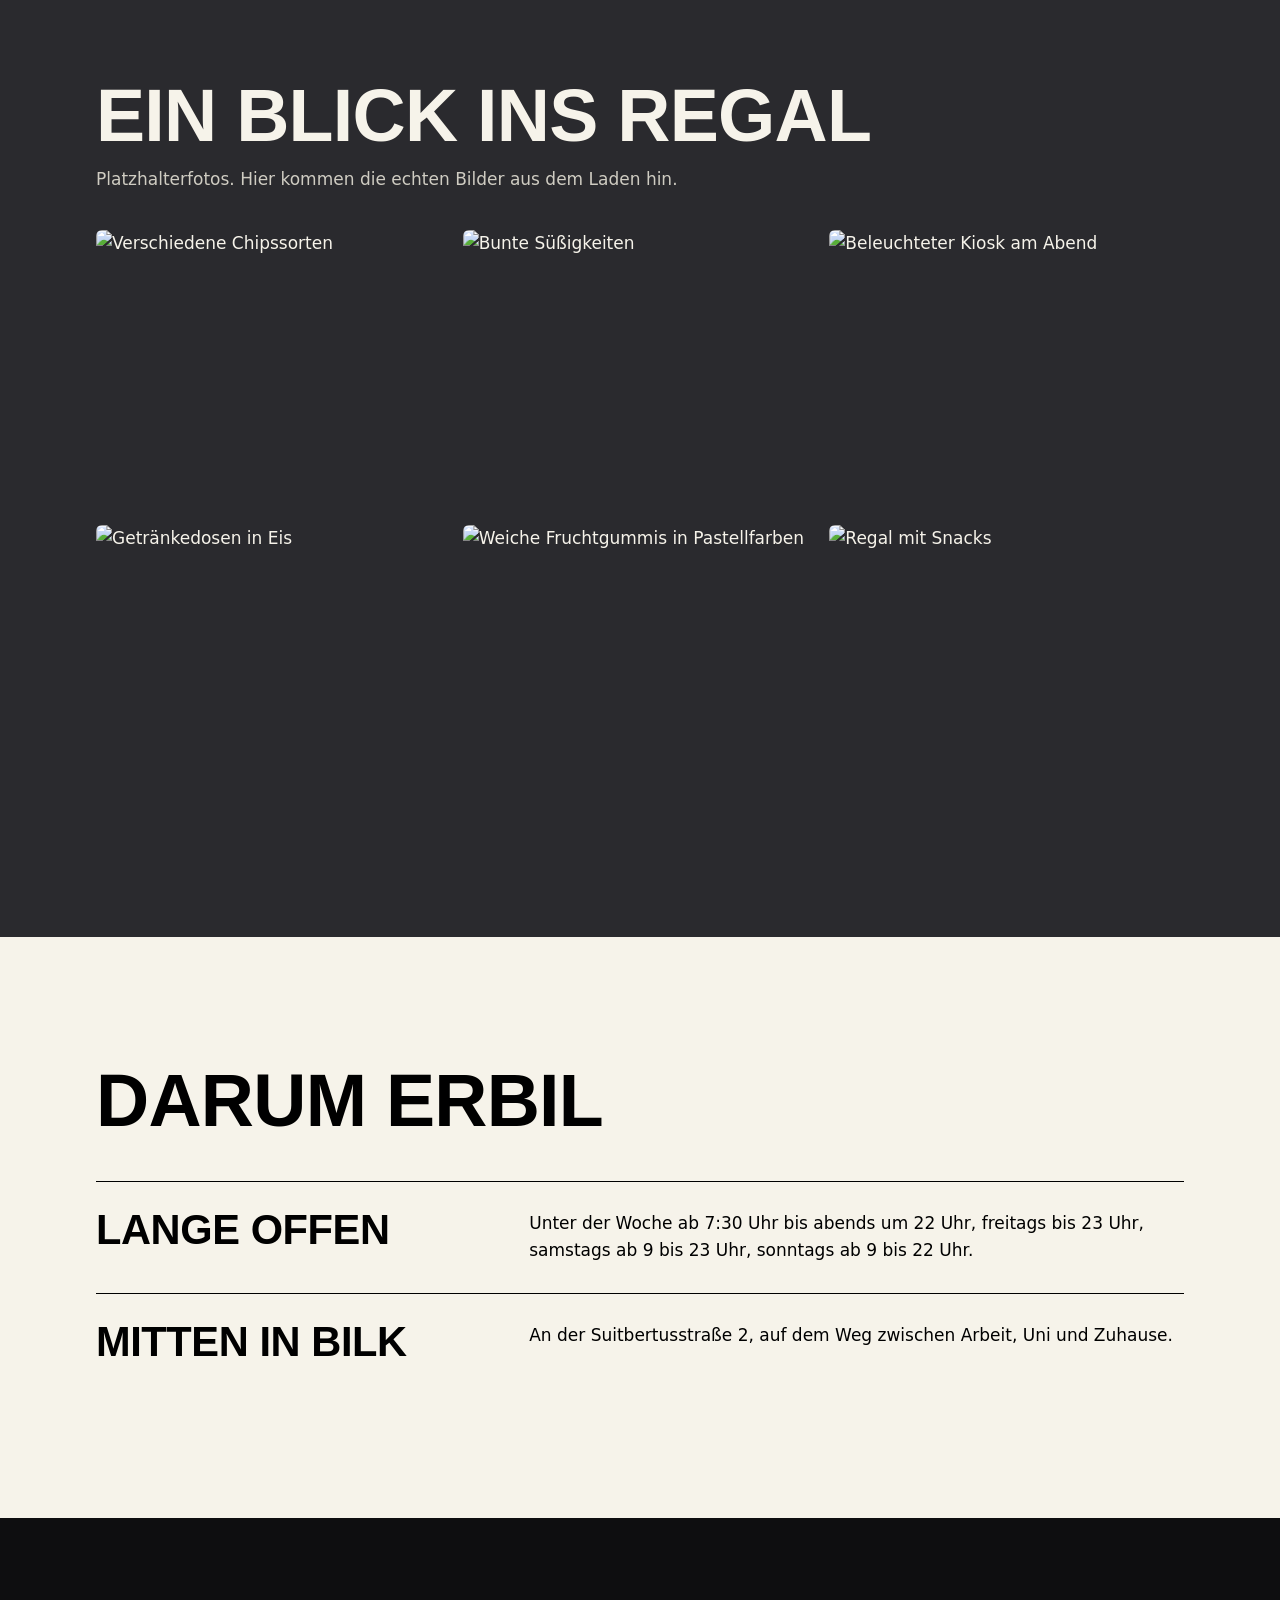
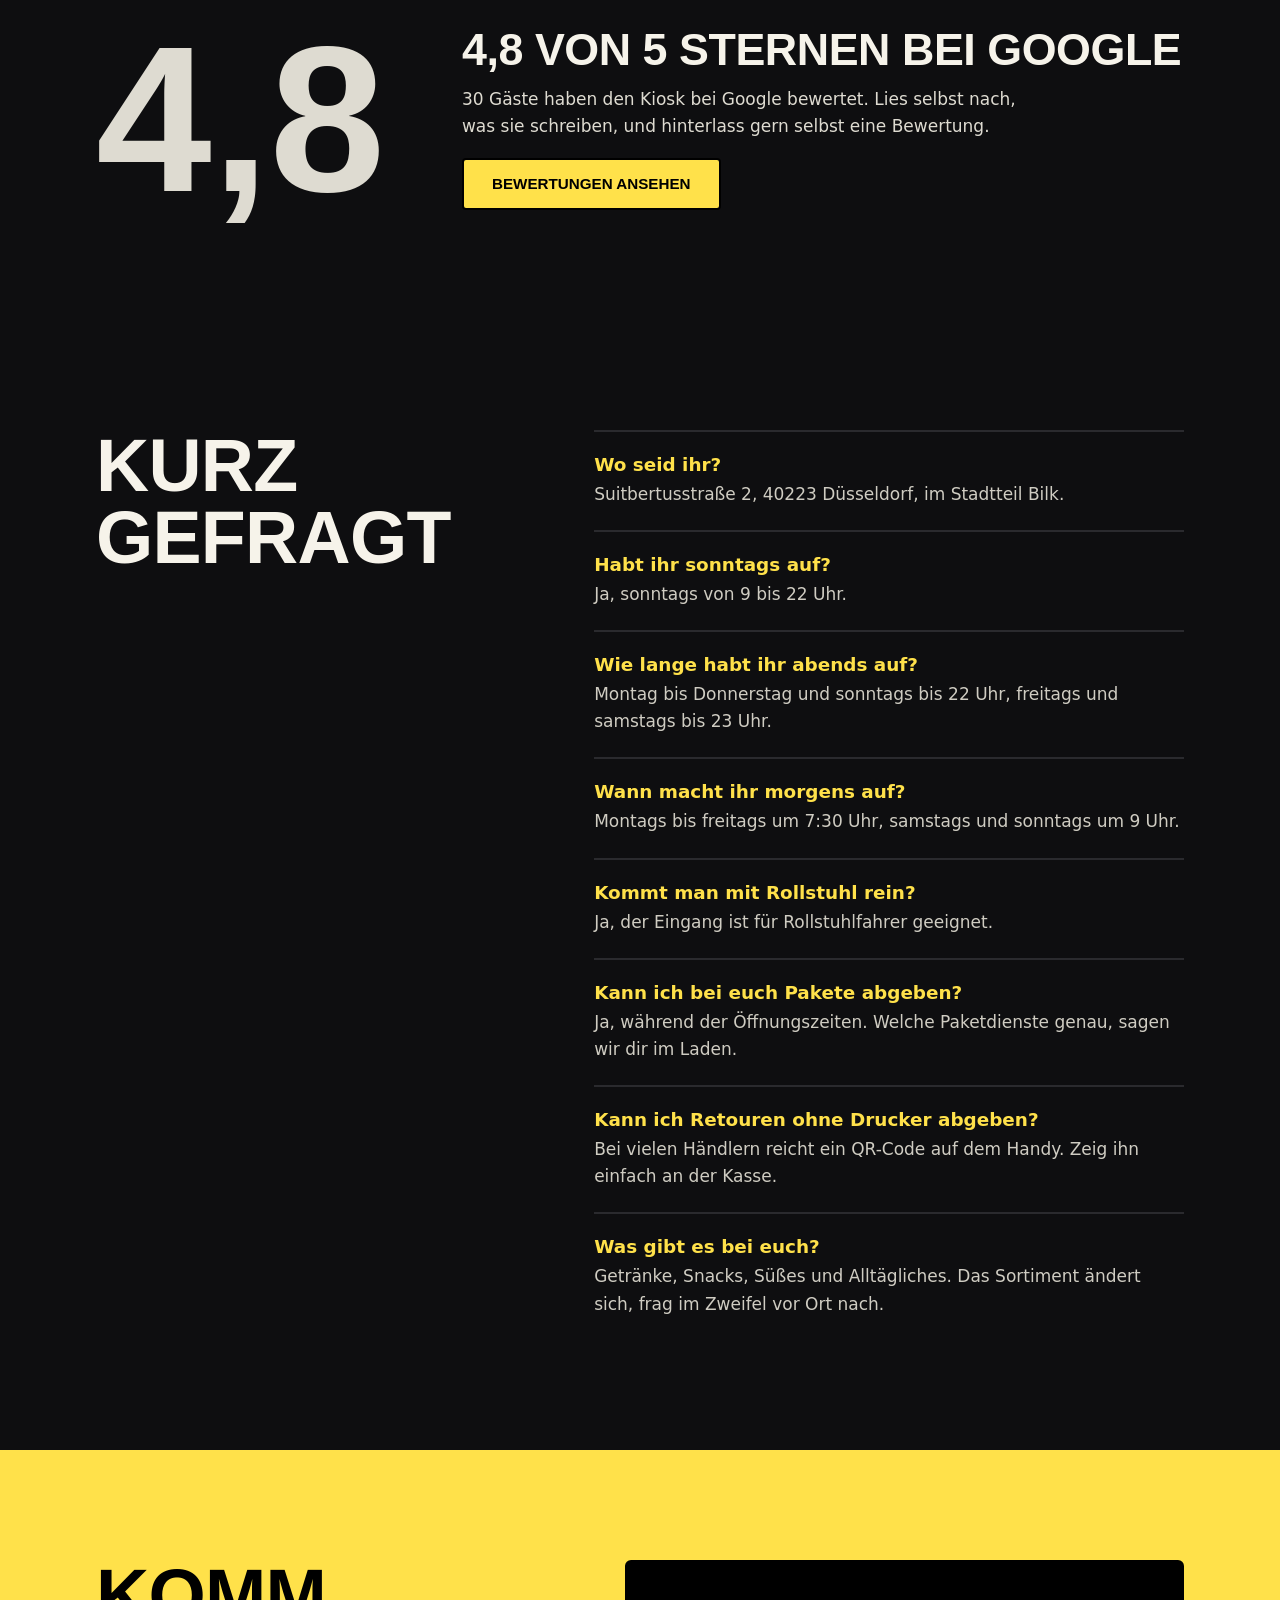
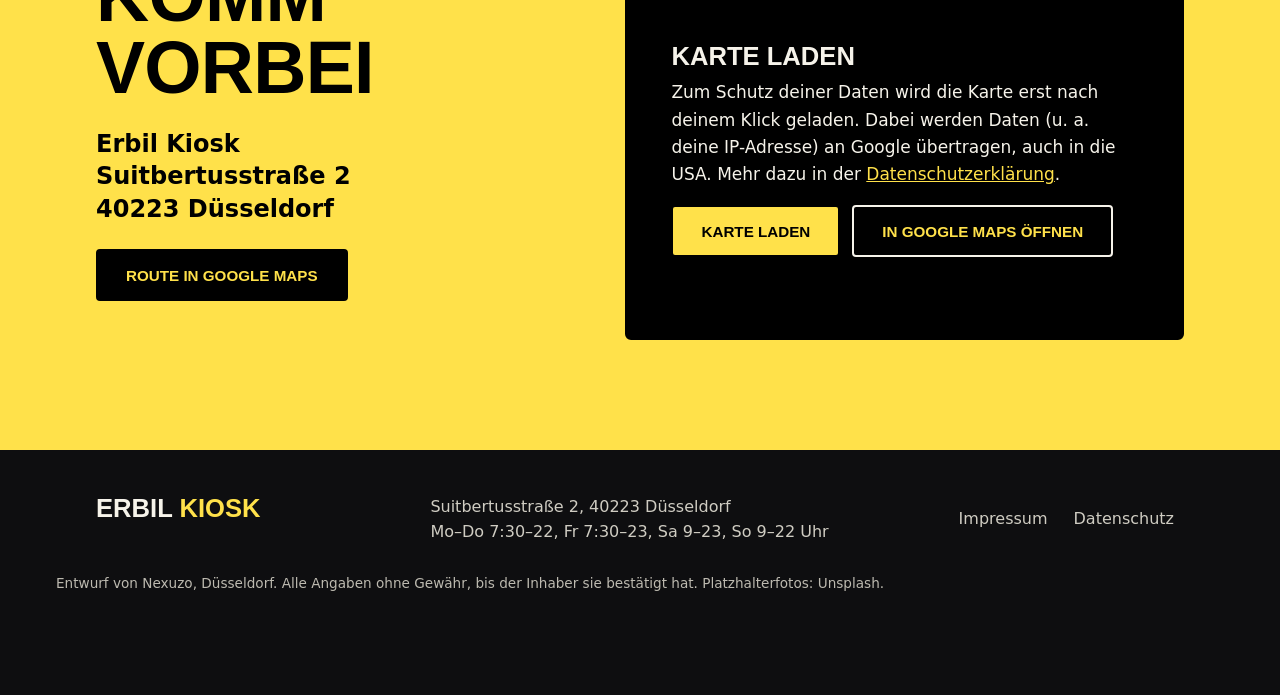
==== commit 0db8c9ae: "Kiosk: Paket-Abschnitt, mehr Fragen, rote Entwurfsleiste entfernt Co-Authored-By: Claude Opus 5.5 <n" ====
--- a/index.html
+++ b/index.html
@@ -11,7 +11,7 @@
   <meta property="og:title" content="Erbil Kiosk – Düsseldorf-Bilk">
   <meta property="og:description" content="Getränke, Snacks und Süßes an der Suitbertusstraße 2. Täglich lange geöffnet.">
   <link rel="preconnect" href="https://images.unsplash.com">
-  <link rel="stylesheet" href="style.css?v=9">
+  <link rel="stylesheet" href="style.css?v=10">
   <script type="application/ld+json">
   {
     "@context": "https://schema.org",
@@ -31,17 +31,16 @@
 </head>
 <body id="top">
   <a class="skip" href="#main">Zum Inhalt springen</a>
-  <!-- PROBE-HINWEIS: Leiste und Footer-Hinweis entfernen, sobald der Kunde die Seite übernimmt -->
-  <div class="probe">Entwurf von Nexuzo, unverbindliche Probewebsite für Erbil Kiosk</div>
+  <!-- PROBE-HINWEIS: Die Leiste oben wurde auf Wunsch entfernt. Der Hinweis im Footer bleibt, bis der Kunde die Seite übernimmt. -->
 
   <header class="nav">
     <div class="nav__bar">
       <a class="logo" href="#top" aria-label="Erbil Kiosk – Startseite"><span>ERBIL</span><b>KIOSK</b></a>
-      <nav class="nav__links" aria-label="Hauptmenü"><a href="#zeiten">Zeiten</a><a href="#sortiment">Sortiment</a><a href="#eindruecke">Bilder</a><a href="#finden">Finden</a></nav>
+      <nav class="nav__links" aria-label="Hauptmenü"><a href="#zeiten">Zeiten</a><a href="#sortiment">Sortiment</a><a href="#pakete">Pakete</a><a href="#finden">Finden</a></nav>
       <p class="nav__status" data-status><span data-status-short>Öffnungszeiten laden</span></p>
       <button class="nav__toggle" type="button" aria-expanded="false" aria-controls="menu" aria-label="Menü öffnen"><span></span><span></span></button>
     </div>
-    <div class="drawer" id="menu"><a href="#zeiten">Zeiten</a><a href="#sortiment">Sortiment</a><a href="#warum">Warum wir</a><a href="#fragen">Kurz gefragt</a><a href="#finden">Finden</a></div>
+    <div class="drawer" id="menu"><a href="#zeiten">Zeiten</a><a href="#sortiment">Sortiment</a><a href="#pakete">Pakete</a><a href="#warum">Warum wir</a><a href="#fragen">Kurz gefragt</a><a href="#finden">Finden</a></div>
   </header>
 
   <main id="main">
@@ -128,6 +127,36 @@
       </div>
     </section>
 
+    <section class="parcel" id="pakete" aria-labelledby="parcel-h">
+      <!-- PAKETE PRÜFEN: Paketannahme ist eine Annahme für die Probewebsite. Mit dem Inhaber klären, ob und für welchen Dienst (DHL, Hermes, DPD, GLS, UPS ...). Anbieter erst nach Bestätigung nennen. -->
+      <div class="wrap parcel__grid">
+        <div class="parcel__intro">
+          <h2 id="parcel-h">Pakete abgeben und abholen</h2>
+          <p>Nicht zu Hause gewesen, als der Bote kam? Oder muss eine Retoure zurück? Bring dein Paket einfach während der Öffnungszeiten vorbei, auch abends und am Wochenende.</p>
+          <img src="https://images.unsplash.com/photo-1577705998148-6da4f3963bc8?auto=format&fit=crop&w=900&h=600&q=70" alt="Verpacktes Paket auf einem Tisch (Platzhalterfoto)" loading="lazy" width="900" height="600">
+        </div>
+        <div class="parcel__steps">
+          <div>
+            <h3>Abgeben</h3>
+            <ol>
+              <li>Paket gut verpacken und das Versandlabel aufkleben.</li>
+              <li>Vorbeibringen, bei Retouren den QR-Code auf dem Handy zeigen.</li>
+              <li>Einlieferungsbeleg mitnehmen und gut aufheben.</li>
+            </ol>
+          </div>
+          <div>
+            <h3>Abholen</h3>
+            <ol>
+              <li>Benachrichtigung oder Abholcode bereithalten.</li>
+              <li>Ausweis mitbringen. Für andere abholen geht meist mit Vollmacht.</li>
+              <li>Paket an der Kasse mitnehmen.</li>
+            </ol>
+          </div>
+          <p class="parcel__note">Welche Paketdienste hier angenommen werden, erfährst du direkt im Laden.</p>
+        </div>
+      </div>
+    </section>
+
     <section class="shots" id="eindruecke" aria-labelledby="shots-h">
       <div class="wrap">
         <h2 id="shots-h">Ein Blick ins Regal</h2>
@@ -173,6 +202,8 @@
           <div><h3>Wie lange habt ihr abends auf?</h3><p>Montag bis Donnerstag und sonntags bis 22 Uhr, freitags und samstags bis 23 Uhr.</p></div>
           <div><h3>Wann macht ihr morgens auf?</h3><p>Montags bis freitags um 7:30 Uhr, samstags und sonntags um 9 Uhr.</p></div>
           <div><h3>Kommt man mit Rollstuhl rein?</h3><p>Ja, der Eingang ist für Rollstuhlfahrer geeignet.</p></div>
+          <div><h3>Kann ich bei euch Pakete abgeben?</h3><p>Ja, während der Öffnungszeiten. Welche Paketdienste genau, sagen wir dir im Laden.</p></div>
+          <div><h3>Kann ich Retouren ohne Drucker abgeben?</h3><p>Bei vielen Händlern reicht ein QR-Code auf dem Handy. Zeig ihn einfach an der Kasse.</p></div>
           <div><h3>Was gibt es bei euch?</h3><p>Getränke, Snacks, Süßes und Alltägliches. Das Sortiment ändert sich, frag im Zweifel vor Ort nach.</p></div>
         </div>
       </div>
--- a/style.css
+++ b/style.css
@@ -273,3 +273,18 @@
 .why__list li { border-top-width: 1px; }
 .dock { border-top-width: 2px; }
 .dock a + a { border-left-width: 2px; }
+
+/* ===== Pakete ===== */
+.parcel { background: var(--paper); color: #000; padding: clamp(72px, 10vw, 130px) 0; }
+.parcel__grid { display: grid; grid-template-columns: 1fr 1.2fr; gap: clamp(32px, 6vw, 90px); align-items: start; }
+.parcel h2 { font-size: clamp(2.4rem, 6vw, 4.6rem); margin-bottom: 20px; }
+.parcel__intro p { max-width: 32em; margin-bottom: 28px; }
+.parcel__intro img { width: 100%; aspect-ratio: 3 / 2; object-fit: cover; border-radius: 6px; }
+.parcel__steps { display: grid; gap: 36px; }
+.parcel h3 { font-size: 1.6rem; padding-bottom: 10px; border-bottom: 2px solid #000; margin-bottom: 14px; }
+.parcel ol { list-style: none; counter-reset: step; display: grid; gap: 14px; }
+.parcel ol li { counter-increment: step; display: grid; grid-template-columns: 2.4rem 1fr; align-items: baseline; }
+.parcel ol li::before { content: counter(step); font: 900 1.6rem/1 var(--head); }
+.parcel__note { margin: 0; padding: 14px 18px; background: var(--yellow); border-radius: 4px; font-weight: 600; }
+.parcel :focus-visible { outline-color: #000; }
+@media (max-width: 900px) { .parcel__grid { grid-template-columns: 1fr; } }
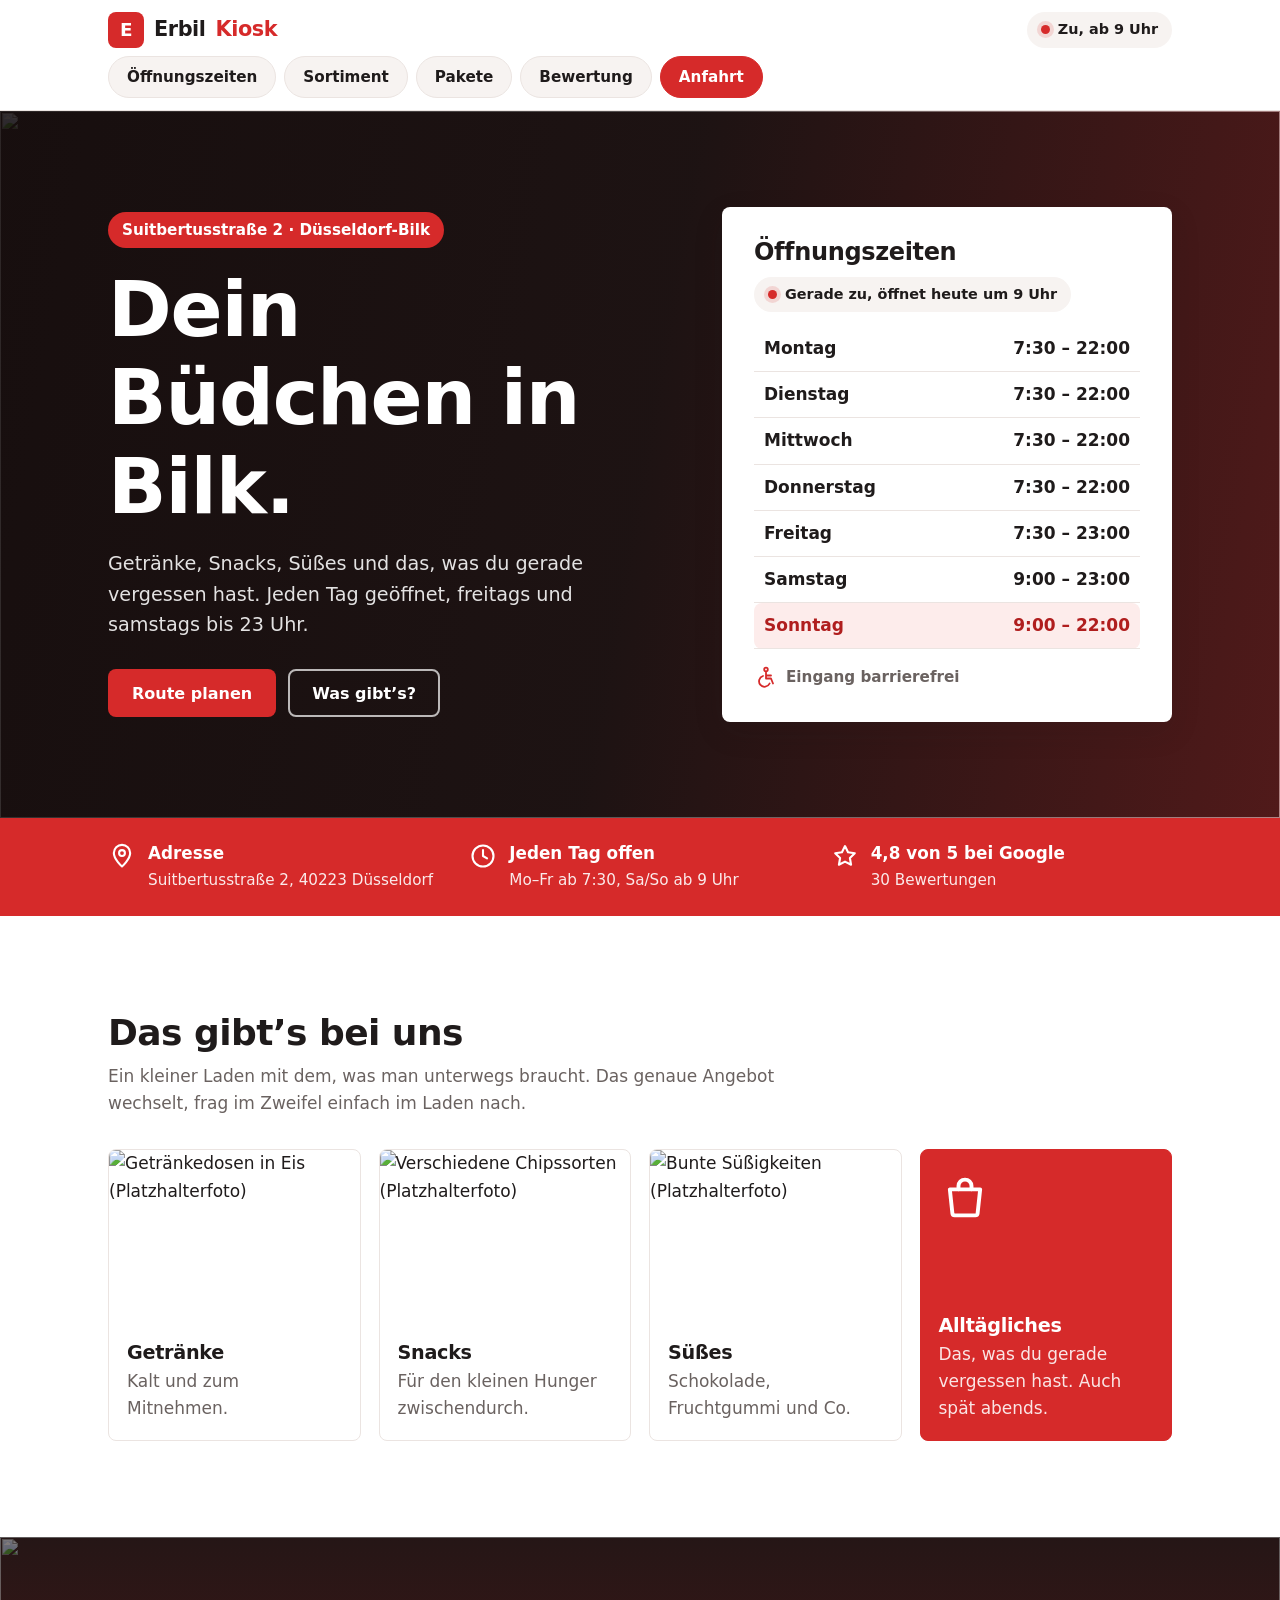
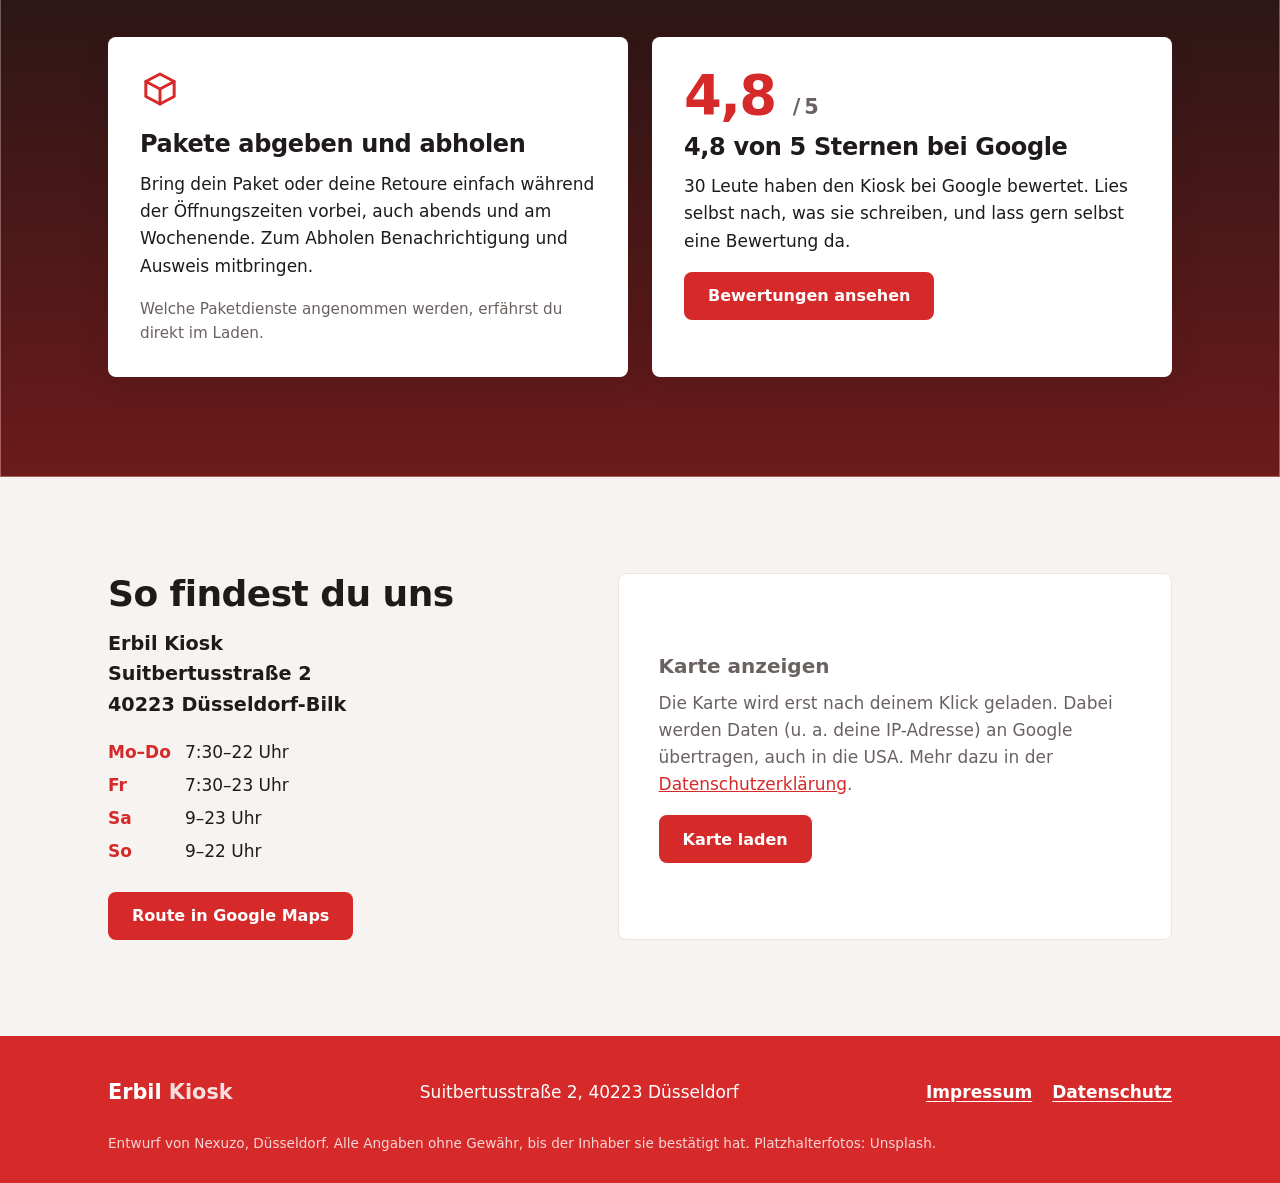
==== commit f13bbb7f: "Kiosk: schlichter Onepager in Rot und Weiß Alle Infos sofort sichtbar, oben eine Button-Reihe statt " ====
--- a/index.html
+++ b/index.html
@@ -3,15 +3,15 @@
 <head>
   <meta charset="utf-8">
   <meta name="viewport" content="width=device-width, initial-scale=1.0">
-  <title>Erbil Kiosk – Getränke, Snacks &amp; mehr in Düsseldorf-Bilk, bis spät geöffnet</title>
-  <meta name="description" content="Erbil Kiosk an der Suitbertusstraße 2 in Düsseldorf-Bilk: Getränke, Snacks und Süßes, täglich lange geöffnet, freitags und samstags bis 23 Uhr.">
-  <meta name="theme-color" content="#0e0e10">
+  <title>Erbil Kiosk – Dein Büdchen in Düsseldorf-Bilk</title>
+  <meta name="description" content="Erbil Kiosk an der Suitbertusstraße 2 in Düsseldorf-Bilk: Getränke, Snacks und Süßes. Mo–Do 7:30–22, Fr 7:30–23, Sa 9–23, So 9–22 Uhr.">
+  <meta name="theme-color" content="#d62a2a">
   <meta property="og:type" content="website">
   <meta property="og:locale" content="de_DE">
   <meta property="og:title" content="Erbil Kiosk – Düsseldorf-Bilk">
-  <meta property="og:description" content="Getränke, Snacks und Süßes an der Suitbertusstraße 2. Täglich lange geöffnet.">
+  <meta property="og:description" content="Getränke, Snacks und Süßes an der Suitbertusstraße 2. Jeden Tag geöffnet.">
   <link rel="preconnect" href="https://images.unsplash.com">
-  <link rel="stylesheet" href="style.css?v=10">
+  <link rel="stylesheet" href="style.css?v=20">
   <script type="application/ld+json">
   {
     "@context": "https://schema.org",
@@ -31,51 +31,42 @@
 </head>
 <body id="top">
   <a class="skip" href="#main">Zum Inhalt springen</a>
-  <!-- PROBE-HINWEIS: Die Leiste oben wurde auf Wunsch entfernt. Der Hinweis im Footer bleibt, bis der Kunde die Seite übernimmt. -->
 
-  <header class="nav">
-    <div class="nav__bar">
-      <a class="logo" href="#top" aria-label="Erbil Kiosk – Startseite"><span>ERBIL</span><b>KIOSK</b></a>
-      <nav class="nav__links" aria-label="Hauptmenü"><a href="#zeiten">Zeiten</a><a href="#sortiment">Sortiment</a><a href="#pakete">Pakete</a><a href="#finden">Finden</a></nav>
-      <p class="nav__status" data-status><span data-status-short>Öffnungszeiten laden</span></p>
-      <button class="nav__toggle" type="button" aria-expanded="false" aria-controls="menu" aria-label="Menü öffnen"><span></span><span></span></button>
+  <header class="top">
+    <div class="top__bar wrap">
+      <a class="logo" href="#top" aria-label="Erbil Kiosk – nach oben"><span class="logo__mark" aria-hidden="true">E</span>Erbil <b>Kiosk</b></a>
+      <p class="pill" data-status><span class="dot" aria-hidden="true"></span><span data-status-short>Öffnungszeiten</span></p>
     </div>
-    <div class="drawer" id="menu"><a href="#zeiten">Zeiten</a><a href="#sortiment">Sortiment</a><a href="#pakete">Pakete</a><a href="#warum">Warum wir</a><a href="#fragen">Kurz gefragt</a><a href="#finden">Finden</a></div>
+    <nav class="top__nav wrap" aria-label="Auf dieser Seite">
+      <a class="chip" href="#zeiten">Öffnungszeiten</a>
+      <a class="chip" href="#sortiment">Sortiment</a>
+      <a class="chip" href="#pakete">Pakete</a>
+      <a class="chip" href="#bewertung">Bewertung</a>
+      <a class="chip chip--red" href="#anfahrt">Anfahrt</a>
+    </nav>
   </header>
 
   <main id="main">
+    <!-- Hintergrundfotos: Platzhalter von Unsplash. Vor Livegang durch echte Fotos des Ladens ersetzen (assets/photos/). -->
     <section class="hero" aria-labelledby="h1">
-      <img class="hero__img" src="https://images.unsplash.com/photo-1629653403057-68f915377196?auto=format&fit=crop&w=1800&h=1100&q=70" alt="Beleuchteter Kiosk bei Nacht (Platzhalterfoto)" fetchpriority="high" width="1800" height="1100">
-      <div class="hero__shade"></div>
-      <div class="hero__in">
-        <p class="tag">Suitbertusstraße 2, Düsseldorf-Bilk</p>
-        <h1 id="h1">Wenn alle<br>zu haben,<br>haben wir auf.</h1>
-        <p class="hero__lead">Getränke, Snacks und alles für zwischendurch. Täglich offen, freitags und samstags sogar bis 23 Uhr.</p>
-        <div class="hero__cta">
-          <a class="btn btn--yellow" href="#zeiten">Wann habt ihr auf?</a>
-          <a class="btn btn--ghost" href="https://maps.google.com/maps?cid=1806438506804261972" target="_blank" rel="noopener">Route</a>
+      <img class="hero__bg" src="https://images.unsplash.com/photo-1629653403057-68f915377196?auto=format&fit=crop&w=1800&h=1100&q=70" alt="" fetchpriority="high" width="1800" height="1100">
+      <div class="wrap hero__grid">
+        <div class="hero__text">
+          <p class="hero__where">Suitbertusstraße 2 · Düsseldorf-Bilk</p>
+          <h1 id="h1">Dein Büdchen in Bilk.</h1>
+          <p class="hero__lead">Getränke, Snacks, Süßes und das, was du gerade vergessen hast. Jeden Tag geöffnet, freitags und samstags bis 23 Uhr.</p>
+          <div class="hero__btns">
+            <a class="btn btn--red" href="https://maps.google.com/maps?cid=1806438506804261972" target="_blank" rel="noopener">Route planen</a>
+            <a class="btn btn--white" href="#sortiment">Was gibt&rsquo;s?</a>
+          </div>
         </div>
-        <div class="live" data-status><span data-status-text>Öffnungszeiten werden geladen</span></div>
-      </div>
-    </section>
 
-    <div class="ribbon" aria-hidden="true"><div class="ribbon__track"><span>Getränke</span><span>Snacks</span><span>Süßes</span><span>Bis spät offen</span><span>Jeden Tag</span><span>Bilk</span><span>Getränke</span><span>Snacks</span><span>Süßes</span><span>Bis spät offen</span><span>Jeden Tag</span><span>Bilk</span><span>Getränke</span><span>Snacks</span><span>Süßes</span><span>Bis spät offen</span><span>Jeden Tag</span><span>Bilk</span><span>Getränke</span><span>Snacks</span><span>Süßes</span><span>Bis spät offen</span><span>Jeden Tag</span><span>Bilk</span><span>Getränke</span><span>Snacks</span><span>Süßes</span><span>Bis spät offen</span><span>Jeden Tag</span><span>Bilk</span><span>Getränke</span><span>Snacks</span><span>Süßes</span><span>Bis spät offen</span><span>Jeden Tag</span><span>Bilk</span></div></div>
-
-    <section class="statement" aria-label="Über den Kiosk">
-      <div class="wrap">
-        <p>In Düsseldorf sagt man Büdchen. Erbil Kiosk ist so eins: klein, an der Ecke in Bilk, und offen, wenn du gerade etwas brauchst.</p>
-      </div>
-    </section>
-
-    <section class="times" id="zeiten" aria-labelledby="times-h">
-      <div class="wrap">
-        <div class="times__head">
-          <h2 id="times-h">Wann wir offen haben</h2>
-          <p>Wie das Schild an der Tür. Der heutige Tag ist markiert.</p>
-        </div>
-        <div class="plate">
-          <p class="plate__title">Öffnungszeiten</p>
-          <table class="plate__table">
+        <div class="card hours" id="zeiten" aria-labelledby="zeiten-h">
+          <div class="hours__head">
+            <h2 id="zeiten-h">Öffnungszeiten</h2>
+            <p class="pill pill--soft" data-status><span class="dot" aria-hidden="true"></span><span data-status-text>wird geladen</span></p>
+          </div>
+          <table class="hours__table">
             <tbody>
               <tr data-day="1"><th scope="row">Montag</th><td>7:30 – 22:00</td></tr>
               <tr data-day="2"><th scope="row">Dienstag</th><td>7:30 – 22:00</td></tr>
@@ -86,144 +77,98 @@
               <tr data-day="0"><th scope="row">Sonntag</th><td>9:00 – 22:00</td></tr>
             </tbody>
           </table>
-          <p class="plate__foot">Eingang barrierefrei</p>
+          <p class="hours__foot">
+            <svg viewBox="0 0 24 24" aria-hidden="true"><circle cx="12" cy="4.5" r="1.8"/><path d="M12 7.5v6h5l2 5M12 10.5h5M9 11a5.5 5.5 0 1 0 6.6 7.5"/></svg>
+            Eingang barrierefrei
+          </p>
         </div>
       </div>
     </section>
 
-    <section class="day" id="tag" aria-labelledby="day-h">
+    <section class="facts" aria-label="Das Wichtigste">
+      <ul class="wrap facts__list">
+        <li>
+          <svg viewBox="0 0 24 24" aria-hidden="true"><path d="M12 21s-7-6.2-7-11.5a7 7 0 0 1 14 0C19 14.8 12 21 12 21z"/><circle cx="12" cy="9.5" r="2.5"/></svg>
+          <div><b>Adresse</b><span>Suitbertusstraße 2, 40223 Düsseldorf</span></div>
+        </li>
+        <li>
+          <svg viewBox="0 0 24 24" aria-hidden="true"><circle cx="12" cy="12" r="9"/><path d="M12 7v5l3.5 2"/></svg>
+          <div><b>Jeden Tag offen</b><span>Mo–Fr ab 7:30, Sa/So ab 9 Uhr</span></div>
+        </li>
+        <li>
+          <svg viewBox="0 0 24 24" aria-hidden="true"><path d="M12 3.5l2.6 5.3 5.8.8-4.2 4.1 1 5.8L12 16.8l-5.2 2.7 1-5.8-4.2-4.1 5.8-.8z"/></svg>
+          <div><b>4,8 von 5 bei Google</b><span>30 Bewertungen</span></div>
+        </li>
+      </ul>
+    </section>
+
+    <section class="block" id="sortiment" aria-labelledby="sortiment-h">
       <div class="wrap">
-        <h2 id="day-h">Von früh bis spät</h2>
-        <div class="day__grid">
-          <div>
-            <p class="day__time">ab 7:30</p>
-            <h3>Früh</h3>
-            <p>Montags bis freitags machen wir um 7:30 Uhr auf, am Wochenende um 9 Uhr. Für alles, was zum Start in den Tag noch fehlt.</p>
-          </div>
-          <div>
-            <p class="day__time">tagsüber</p>
-            <h3>Zwischendurch</h3>
-            <p>Ein kaltes Getränk auf dem Heimweg, ein Snack für die Pause oder etwas Süßes. Rein, raus, weiter.</p>
-          </div>
-          <div>
-            <p class="day__time">bis 22 / 23</p>
-            <h3>Spät</h3>
-            <p>Abends sind wir bis 22 Uhr da, freitags und samstags sogar bis 23 Uhr. Auch sonntags bis 22 Uhr.</p>
-          </div>
+        <h2 id="sortiment-h">Das gibt&rsquo;s bei uns</h2>
+        <p class="block__lead">Ein kleiner Laden mit dem, was man unterwegs braucht. Das genaue Angebot wechselt, frag im Zweifel einfach im Laden nach.</p>
+        <!-- SORTIMENT PRÜFEN: bewusst allgemein gehalten. Mit dem Inhaber abstimmen und konkretisieren; nichts ohne Bestätigung ergänzen. -->
+        <ul class="goods">
+          <li class="goods__item">
+            <img src="https://images.unsplash.com/photo-1674176508097-463b009c6004?auto=format&fit=crop&w=600&h=420&q=70" alt="Getränkedosen in Eis (Platzhalterfoto)" loading="lazy" width="600" height="420">
+            <h3>Getränke</h3>
+            <p>Kalt und zum Mitnehmen.</p>
+          </li>
+          <li class="goods__item">
+            <img src="https://images.unsplash.com/photo-1620663858647-89b695e62d45?auto=format&fit=crop&w=600&h=420&q=70" alt="Verschiedene Chipssorten (Platzhalterfoto)" loading="lazy" width="600" height="420">
+            <h3>Snacks</h3>
+            <p>Für den kleinen Hunger zwischendurch.</p>
+          </li>
+          <li class="goods__item">
+            <img src="https://images.unsplash.com/photo-1601493701002-3223e7e1ebaf?auto=format&fit=crop&w=600&h=420&q=70" alt="Bunte Süßigkeiten (Platzhalterfoto)" loading="lazy" width="600" height="420">
+            <h3>Süßes</h3>
+            <p>Schokolade, Fruchtgummi und Co.</p>
+          </li>
+          <li class="goods__item goods__item--red">
+            <svg viewBox="0 0 24 24" aria-hidden="true"><path d="M5 8h14l-1.2 11.2a1 1 0 0 1-1 .8H7.2a1 1 0 0 1-1-.8z"/><path d="M9 8V6.5a3 3 0 0 1 6 0V8"/></svg>
+            <h3>Alltägliches</h3>
+            <p>Das, was du gerade vergessen hast. Auch spät abends.</p>
+          </li>
+        </ul>
+      </div>
+    </section>
+
+    <section class="band" aria-label="Pakete und Bewertung">
+      <img class="band__bg" src="https://images.unsplash.com/photo-1735599302895-b9dc6db92c1f?auto=format&fit=crop&w=1800&h=900&q=70" alt="" loading="lazy" width="1800" height="900">
+      <div class="wrap band__grid">
+        <!-- PAKETE PRÜFEN: Paketannahme ist eine Annahme für die Probewebsite. Mit dem Inhaber klären, ob und für welchen Dienst. Anbieter erst nach Bestätigung nennen. -->
+        <div class="card" id="pakete" aria-labelledby="pakete-h">
+          <svg class="card__icon" viewBox="0 0 24 24" aria-hidden="true"><path d="M3.5 7.5 12 3l8.5 4.5v9L12 21l-8.5-4.5z"/><path d="M3.5 7.5 12 12l8.5-4.5M12 12v9"/></svg>
+          <h2 id="pakete-h">Pakete abgeben und abholen</h2>
+          <p>Bring dein Paket oder deine Retoure einfach während der Öffnungszeiten vorbei, auch abends und am Wochenende. Zum Abholen Benachrichtigung und Ausweis mitbringen.</p>
+          <p class="card__note">Welche Paketdienste angenommen werden, erfährst du direkt im Laden.</p>
+        </div>
+        <div class="card" id="bewertung" aria-labelledby="bewertung-h">
+          <p class="score" aria-hidden="true">4,8 <span>/ 5</span></p>
+          <h2 id="bewertung-h">4,8 von 5 Sternen bei Google</h2>
+          <p>30 Leute haben den Kiosk bei Google bewertet. Lies selbst nach, was sie schreiben, und lass gern selbst eine Bewertung da.</p>
+          <a class="btn btn--red" href="https://maps.google.com/maps?cid=1806438506804261972" target="_blank" rel="noopener">Bewertungen ansehen</a>
         </div>
       </div>
     </section>
 
-    <section class="range" id="sortiment" aria-labelledby="range-h">
-      <div class="wrap">
-        <h2 id="range-h">Das gibt&rsquo;s bei uns</h2>
-        <!-- SORTIMENT PRÜFEN: bewusst allgemein gehalten. Mit dem Inhaber abstimmen und konkretisieren; nichts ohne Bestätigung ergänzen. -->
-        <ul class="shelf">
-          <li><h3>Getränke</h3><p>Kalt, zum Mitnehmen.</p><img src="https://images.unsplash.com/photo-1674176508097-463b009c6004?auto=format&fit=crop&w=320&h=240&q=70" alt="Getränkedosen in Eis" loading="lazy" width="320" height="240"></li>
-          <li><h3>Snacks</h3><p>Knabbereien und der kleine Hunger zwischendurch.</p><img src="https://images.unsplash.com/photo-1752711807643-79af3096f1b9?auto=format&fit=crop&w=320&h=240&q=70" alt="Regal mit Snacks und Chips" loading="lazy" width="320" height="240"></li>
-          <li><h3>Süßes</h3><p>Für den Zucker-Notfall.</p><img src="https://images.unsplash.com/photo-1601493701002-3223e7e1ebaf?auto=format&fit=crop&w=320&h=240&q=70" alt="Bunte Süßigkeiten" loading="lazy" width="320" height="240"></li>
-          <li><h3>Alltägliches</h3><p>Das, was du gerade vergessen hast. Auch spät abends.</p></li>
-        </ul>
-      </div>
-    </section>
-
-    <section class="parcel" id="pakete" aria-labelledby="parcel-h">
-      <!-- PAKETE PRÜFEN: Paketannahme ist eine Annahme für die Probewebsite. Mit dem Inhaber klären, ob und für welchen Dienst (DHL, Hermes, DPD, GLS, UPS ...). Anbieter erst nach Bestätigung nennen. -->
-      <div class="wrap parcel__grid">
-        <div class="parcel__intro">
-          <h2 id="parcel-h">Pakete abgeben und abholen</h2>
-          <p>Nicht zu Hause gewesen, als der Bote kam? Oder muss eine Retoure zurück? Bring dein Paket einfach während der Öffnungszeiten vorbei, auch abends und am Wochenende.</p>
-          <img src="https://images.unsplash.com/photo-1577705998148-6da4f3963bc8?auto=format&fit=crop&w=900&h=600&q=70" alt="Verpacktes Paket auf einem Tisch (Platzhalterfoto)" loading="lazy" width="900" height="600">
-        </div>
-        <div class="parcel__steps">
-          <div>
-            <h3>Abgeben</h3>
-            <ol>
-              <li>Paket gut verpacken und das Versandlabel aufkleben.</li>
-              <li>Vorbeibringen, bei Retouren den QR-Code auf dem Handy zeigen.</li>
-              <li>Einlieferungsbeleg mitnehmen und gut aufheben.</li>
-            </ol>
-          </div>
-          <div>
-            <h3>Abholen</h3>
-            <ol>
-              <li>Benachrichtigung oder Abholcode bereithalten.</li>
-              <li>Ausweis mitbringen. Für andere abholen geht meist mit Vollmacht.</li>
-              <li>Paket an der Kasse mitnehmen.</li>
-            </ol>
-          </div>
-          <p class="parcel__note">Welche Paketdienste hier angenommen werden, erfährst du direkt im Laden.</p>
-        </div>
-      </div>
-    </section>
-
-    <section class="shots" id="eindruecke" aria-labelledby="shots-h">
-      <div class="wrap">
-        <h2 id="shots-h">Ein Blick ins Regal</h2>
-        <p class="shots__lead">Platzhalterfotos. Hier kommen die echten Bilder aus dem Laden hin.</p>
-        <ul class="shots__grid">
-          <li><img src="https://images.unsplash.com/photo-1620663858647-89b695e62d45?auto=format&fit=crop&w=700&h=560&q=70" alt="Verschiedene Chipssorten" loading="lazy" width="700" height="560"></li>
-          <li><img src="https://images.unsplash.com/photo-1632687380457-05a1271e873b?auto=format&fit=crop&w=700&h=560&q=70" alt="Bunte Süßigkeiten" loading="lazy" width="700" height="560"></li>
-          <li><img src="https://images.unsplash.com/photo-1735599302895-b9dc6db92c1f?auto=format&fit=crop&w=700&h=560&q=70" alt="Beleuchteter Kiosk am Abend" loading="lazy" width="700" height="560"></li>
-          <li><img src="https://images.unsplash.com/photo-1674176508097-463b009c6004?auto=format&fit=crop&w=700&h=560&q=70" alt="Getränkedosen in Eis" loading="lazy" width="700" height="560"></li>
-          <li><img src="https://images.unsplash.com/photo-1666274694243-9997eb427237?auto=format&fit=crop&w=700&h=560&q=70" alt="Weiche Fruchtgummis in Pastellfarben" loading="lazy" width="700" height="560"></li>
-          <li><img src="https://images.unsplash.com/photo-1752711807643-79af3096f1b9?auto=format&fit=crop&w=700&h=560&q=70" alt="Regal mit Snacks" loading="lazy" width="700" height="560"></li>
-        </ul>
-      </div>
-    </section>
-
-    <section class="why" id="warum" aria-labelledby="why-h">
-      <div class="wrap">
-        <h2 id="why-h">Darum Erbil</h2>
-        <ol class="why__list">
-          <li><div><h3>Lange offen</h3><p>Unter der Woche ab 7:30 Uhr bis abends um 22 Uhr, freitags bis 23 Uhr, samstags ab 9 bis 23 Uhr, sonntags ab 9 bis 22 Uhr.</p></div></li>
-          <li><div><h3>Mitten in Bilk</h3><p>An der Suitbertusstraße 2, auf dem Weg zwischen Arbeit, Uni und Zuhause.</p></div></li>
-        </ol>
-      </div>
-    </section>
-
-    <section class="rate" aria-labelledby="rate-h">
-      <div class="wrap rate__grid">
-        <p class="rate__num" aria-hidden="true">4,8</p>
-        <div>
-          <h2 id="rate-h">4,8 von 5 Sternen bei Google</h2>
-          <p>30 Gäste haben den Kiosk bei Google bewertet. Lies selbst nach, was sie schreiben, und hinterlass gern selbst eine Bewertung.</p>
-          <a class="btn btn--yellow" href="https://maps.google.com/maps?cid=1806438506804261972" target="_blank" rel="noopener">Bewertungen ansehen</a>
-        </div>
-      </div>
-    </section>
-
-    <section class="faq" id="fragen" aria-labelledby="faq-h">
-      <div class="wrap faq__grid">
-        <h2 id="faq-h">Kurz gefragt</h2>
-        <div class="faq__items">
-          <div><h3>Wo seid ihr?</h3><p>Suitbertusstraße 2, 40223 Düsseldorf, im Stadtteil Bilk.</p></div>
-          <div><h3>Habt ihr sonntags auf?</h3><p>Ja, sonntags von 9 bis 22 Uhr.</p></div>
-          <div><h3>Wie lange habt ihr abends auf?</h3><p>Montag bis Donnerstag und sonntags bis 22 Uhr, freitags und samstags bis 23 Uhr.</p></div>
-          <div><h3>Wann macht ihr morgens auf?</h3><p>Montags bis freitags um 7:30 Uhr, samstags und sonntags um 9 Uhr.</p></div>
-          <div><h3>Kommt man mit Rollstuhl rein?</h3><p>Ja, der Eingang ist für Rollstuhlfahrer geeignet.</p></div>
-          <div><h3>Kann ich bei euch Pakete abgeben?</h3><p>Ja, während der Öffnungszeiten. Welche Paketdienste genau, sagen wir dir im Laden.</p></div>
-          <div><h3>Kann ich Retouren ohne Drucker abgeben?</h3><p>Bei vielen Händlern reicht ein QR-Code auf dem Handy. Zeig ihn einfach an der Kasse.</p></div>
-          <div><h3>Was gibt es bei euch?</h3><p>Getränke, Snacks, Süßes und Alltägliches. Das Sortiment ändert sich, frag im Zweifel vor Ort nach.</p></div>
-        </div>
-      </div>
-    </section>
-
-    <section class="find" id="finden" aria-labelledby="find-h">
-      <div class="wrap find__grid">
+    <section class="block block--soft" id="anfahrt" aria-labelledby="anfahrt-h">
+      <div class="wrap find">
         <div class="find__info">
-          <h2 id="find-h">Komm vorbei</h2>
-          <p class="find__addr">Erbil Kiosk<br>Suitbertusstraße 2<br>40223 Düsseldorf</p>
-          <a class="btn btn--black" href="https://maps.google.com/maps?cid=1806438506804261972" target="_blank" rel="noopener">Route in Google Maps</a>
+          <h2 id="anfahrt-h">So findest du uns</h2>
+          <p class="find__addr">Erbil Kiosk<br>Suitbertusstraße 2<br>40223 Düsseldorf-Bilk</p>
+          <ul class="find__list">
+            <li><b>Mo–Do</b> 7:30–22 Uhr</li>
+            <li><b>Fr</b> 7:30–23 Uhr</li>
+            <li><b>Sa</b> 9–23 Uhr</li>
+            <li><b>So</b> 9–22 Uhr</li>
+          </ul>
+          <a class="btn btn--red" href="https://maps.google.com/maps?cid=1806438506804261972" target="_blank" rel="noopener">Route in Google Maps</a>
         </div>
         <div class="map">
           <div class="map__consent">
-            <p class="map__title">Karte laden</p>
-            <p>Zum Schutz deiner Daten wird die Karte erst nach deinem Klick geladen. Dabei werden Daten (u. a. deine IP-Adresse) an Google übertragen, auch in die USA. Mehr dazu in der <a href="datenschutz.html">Datenschutzerklärung</a>.</p>
-            <div class="map__actions">
-              <button class="btn btn--yellow" type="button" data-load-map="Erbil Kiosk, Suitbertusstraße 2, 40223 Düsseldorf">Karte laden</button>
-              <a class="btn btn--ghost" href="https://maps.google.com/maps?cid=1806438506804261972" target="_blank" rel="noopener">In Google Maps öffnen</a>
-            </div>
+            <p class="map__title">Karte anzeigen</p>
+            <p>Die Karte wird erst nach deinem Klick geladen. Dabei werden Daten (u. a. deine IP-Adresse) an Google übertragen, auch in die USA. Mehr dazu in der <a href="datenschutz.html">Datenschutzerklärung</a>.</p>
+            <button class="btn btn--red" type="button" data-load-map="Erbil Kiosk, Suitbertusstraße 2, 40223 Düsseldorf">Karte laden</button>
           </div>
         </div>
       </div>
@@ -232,15 +177,18 @@
 
   <footer class="footer">
     <div class="wrap footer__in">
-      <p class="footer__logo">ERBIL <b>KIOSK</b></p>
-      <p>Suitbertusstraße 2, 40223 Düsseldorf<br>Mo–Do 7:30–22, Fr 7:30–23, Sa 9–23, So 9–22 Uhr</p>
+      <p class="footer__logo">Erbil <b>Kiosk</b></p>
+      <p>Suitbertusstraße 2, 40223 Düsseldorf</p>
       <nav aria-label="Rechtliches"><a href="impressum.html">Impressum</a><a href="datenschutz.html">Datenschutz</a></nav>
     </div>
-    <!-- PROBE-HINWEIS: mit der Leiste oben entfernen -->
+    <!-- PROBE-HINWEIS: entfernen, sobald der Kunde die Seite übernimmt -->
     <p class="wrap footer__note">Entwurf von Nexuzo, Düsseldorf. Alle Angaben ohne Gewähr, bis der Inhaber sie bestätigt hat. Platzhalterfotos: Unsplash.</p>
   </footer>
 
-  <div class="dock"><a href="https://maps.google.com/maps?cid=1806438506804261972" target="_blank" rel="noopener">Route</a><a href="#zeiten" data-status-short>Zeiten</a></div>
-  <script src="script.js?v=5"></script>
+  <div class="dock">
+    <a class="btn btn--red" href="https://maps.google.com/maps?cid=1806438506804261972" target="_blank" rel="noopener">Route</a>
+    <a class="btn btn--white" href="#zeiten" data-status-short>Zeiten</a>
+  </div>
+  <script src="script.js?v=20"></script>
 </body>
 </html>
--- a/style.css
+++ b/style.css
@@ -1,290 +1,183 @@
-/* Erbil Kiosk – Street-Stil: dunkel, laut, harte Kanten, Gelb */
+/* Erbil Kiosk – schlicht in Rot und Weiß, alles auf einer Seite */
 :root {
-  --black: #0e0e10;
-  --ink: #141416;
-  --paper: #f6f3ea;
-  --yellow: #ffe14a;
-  --green: #19c37d;
-  --red: #ff4b3a;
-  --grey: #2a2a2e;
-  --head: "Arial Black", "Franklin Gothic Heavy", Impact, "Helvetica Neue", Arial, sans-serif;
-  --body: system-ui, -apple-system, "Segoe UI", Roboto, Arial, sans-serif;
-  --gut: clamp(18px, 4.5vw, 56px);
-  --max: 1200px;
+  --red: #d62a2a;
+  --red-dark: #b01e1e;
+  --red-soft: #fdeceb;
+  --white: #ffffff;
+  --soft: #f7f3f1;
+  --ink: #1f1b1b;
+  --muted: #6a6260;
+  --line: #ebe4e1;
+  --green: #1f9d55;
+  --radius: 8px;
+  --shadow: 0 10px 30px rgba(31, 27, 27, .12);
+  --font: system-ui, -apple-system, "Segoe UI", Roboto, "Helvetica Neue", Arial, sans-serif;
+  --gut: clamp(16px, 4vw, 48px);
+  --max: 1160px;
 }
 *, *::before, *::after { box-sizing: border-box; }
-html { scroll-behavior: smooth; scroll-padding-top: 76px; }
+html { scroll-behavior: smooth; scroll-padding-top: 130px; }
 html, body { overflow-x: clip; }
-body { margin: 0; background: var(--black); color: var(--paper); font-family: var(--body); font-size: 1.0625rem; line-height: 1.6; -webkit-font-smoothing: antialiased; }
+body { margin: 0; background: var(--white); color: var(--ink); font-family: var(--font); font-size: 1.0625rem; line-height: 1.6; -webkit-font-smoothing: antialiased; }
 img { display: block; max-width: 100%; height: auto; }
 a { color: inherit; }
-h1, h2, h3 { font-family: var(--head); text-transform: uppercase; line-height: .98; margin: 0; letter-spacing: -.01em; font-weight: 900; }
+h1, h2, h3 { margin: 0; line-height: 1.15; font-weight: 800; letter-spacing: -.015em; }
+h2 { font-size: clamp(1.6rem, 3.2vw, 2.25rem); }
+h3 { font-size: 1.2rem; }
 p { margin: 0 0 1em; }
-ul, ol { margin: 0; padding: 0; list-style: none; }
+ul { margin: 0; padding: 0; list-style: none; }
 .wrap { max-width: var(--max); margin: 0 auto; padding-inline: var(--gut); }
-:focus-visible { outline: 3px solid var(--yellow); outline-offset: 3px; }
-.skip { position: absolute; left: -999px; top: 0; background: var(--yellow); color: #000; padding: 10px 16px; z-index: 100; }
+svg { width: 24px; height: 24px; fill: none; stroke: currentColor; stroke-width: 1.8; stroke-linecap: round; stroke-linejoin: round; flex: none; }
+:focus-visible { outline: 3px solid var(--red); outline-offset: 3px; }
+.skip { position: absolute; left: -999px; top: 0; background: var(--red); color: var(--white); padding: 10px 16px; z-index: 100; }
 .skip:focus { left: 0; }
-.probe { background: var(--red); color: #000; font: 700 .85rem var(--body); padding: 6px var(--gut); }
 
-.led { width: 10px; height: 10px; border-radius: 50%; background: #777; display: inline-block; flex: none; }
-.is-open .led { background: var(--green); box-shadow: 0 0 10px var(--green); animation: pulse 1.8s infinite; }
-.is-closed .led { background: var(--red); box-shadow: 0 0 8px var(--red); }
-@keyframes pulse { 50% { opacity: .45; } }
+/* Buttons */
+.btn { display: inline-flex; align-items: center; justify-content: center; gap: 8px; min-height: 48px; padding: 12px 22px; border-radius: var(--radius); border: 2px solid transparent; font: 700 1rem var(--font); text-decoration: none; cursor: pointer; transition: background .2s, color .2s, transform .2s; }
+.btn:hover { transform: translateY(-1px); }
+.btn--red { background: var(--red); color: var(--white); }
+.btn--red:hover { background: var(--red-dark); }
+.btn--white { background: var(--white); color: var(--ink); border-color: var(--line); }
+.btn--white:hover { border-color: var(--red); color: var(--red); }
 
-/* Navigation */
-.nav { position: sticky; top: 0; z-index: 50; background: var(--black); border-bottom: 3px solid var(--yellow); }
-.nav__bar { max-width: var(--max); margin: 0 auto; padding: 10px var(--gut); display: flex; align-items: center; gap: 28px; }
-.logo { text-decoration: none; font-family: var(--head); line-height: 1; display: flex; align-items: center; gap: 8px; font-size: 1.35rem; }
-.logo span { color: var(--paper); }
-.logo b { background: var(--yellow); color: #000; padding: 5px 8px; display: inline-block; }
-.nav__links { display: flex; gap: 6px; margin-left: auto; }
-.nav__links a { text-decoration: none; font: 700 .85rem var(--head); text-transform: uppercase; padding: 12px; min-height: 44px; display: inline-flex; align-items: center; }
-.nav__links a:hover { color: var(--yellow); }
-.nav__status { margin: 0; display: inline-flex; align-items: center; gap: 8px; font: 700 .9rem var(--body); border: 2px solid var(--grey); padding: 8px 12px; }
-.nav__toggle { display: none; background: none; border: 2px solid var(--paper); width: 44px; height: 44px; padding: 0; margin-left: auto; cursor: pointer; }
-.nav__toggle span { display: block; width: 20px; height: 3px; background: var(--paper); margin: 5px auto; }
-.drawer { display: none; }
+/* Status-Pille */
+.pill { margin: 0; display: inline-flex; align-items: center; gap: 8px; padding: 6px 14px; border-radius: 999px; background: var(--soft); font-size: .9rem; font-weight: 700; white-space: nowrap; }
+.pill--soft { background: var(--soft); }
+.dot { width: 9px; height: 9px; border-radius: 50%; background: #aaa; flex: none; }
+.is-open .dot { background: var(--green); box-shadow: 0 0 0 4px rgba(31, 157, 85, .18); }
+.is-closed .dot { background: var(--red); box-shadow: 0 0 0 4px rgba(214, 42, 42, .15); }
 
-/* Hero */
-.hero { position: relative; min-height: min(88vh, 860px); display: flex; align-items: flex-end; overflow: hidden; isolation: isolate; }
-.hero__img { position: absolute; inset: 0; width: 100%; height: 100%; object-fit: cover; z-index: -2; filter: saturate(1.1); }
-.hero__shade { position: absolute; inset: 0; z-index: -1; background: linear-gradient(90deg, rgba(14, 14, 16, .92) 0%, rgba(14, 14, 16, .6) 55%, rgba(14, 14, 16, .15) 100%), linear-gradient(0deg, rgba(14, 14, 16, .85), transparent 40%); }
-.hero__in { max-width: var(--max); width: 100%; margin: 0 auto; padding: 72px var(--gut) 64px; }
-.tag { display: inline-block; background: var(--paper); color: #000; font: 700 .95rem var(--body); padding: 6px 12px; margin-bottom: 26px; }
-.hero h1 { font-size: clamp(3rem, 9.5vw, 8rem); margin-bottom: 28px; }
-.hero__lead { font-size: 1.2rem; max-width: 30em; margin-bottom: 28px; color: #dedbd1; }
-.hero__cta { display: flex; flex-wrap: wrap; gap: 12px; margin-bottom: 26px; }
-.live { display: inline-flex; align-items: center; gap: 10px; font-weight: 700; font-size: .95rem; background: rgba(0, 0, 0, .6); border: 2px solid var(--paper); padding: 8px 14px; }
-.sticker { position: absolute; right: clamp(16px, 6vw, 90px); top: clamp(24px, 8vw, 90px); width: 150px; height: 150px; background: var(--yellow); color: #000; border: 3px solid #000; border-radius: 8px; display: grid; place-content: center; text-align: center; box-shadow: 6px 6px 0 #000; }
-.sticker b { font: 900 3.4rem/1 var(--head); }
-.sticker span { font: 800 .72rem/1.3 var(--body); text-transform: uppercase; letter-spacing: .06em; }
+/* Kopfbereich mit Buttons */
+.top { position: sticky; top: 0; z-index: 50; background: rgba(255, 255, 255, .96); backdrop-filter: blur(8px); border-bottom: 1px solid var(--line); }
+.top__bar { display: flex; align-items: center; justify-content: space-between; gap: 16px; padding-top: 12px; padding-bottom: 8px; }
+.logo { display: inline-flex; align-items: center; gap: 10px; text-decoration: none; font-size: 1.3rem; font-weight: 800; letter-spacing: -.02em; }
+.logo b { color: var(--red); }
+.logo__mark { width: 36px; height: 36px; border-radius: var(--radius); background: var(--red); color: var(--white); display: grid; place-items: center; font-size: 1.15rem; }
+.top__nav { display: flex; flex-wrap: wrap; gap: 8px; padding-bottom: 12px; }
+.chip { display: inline-flex; align-items: center; min-height: 40px; padding: 8px 18px; border-radius: 999px; background: var(--soft); border: 1px solid var(--line); text-decoration: none; font-weight: 700; font-size: .95rem; transition: background .2s, color .2s, border-color .2s; }
+.chip:hover { background: var(--red-soft); border-color: var(--red); color: var(--red); }
+.chip--red { background: var(--red); border-color: var(--red); color: var(--white); }
+.chip--red:hover { background: var(--red-dark); color: var(--white); }
 
-.btn { display: inline-flex; align-items: center; justify-content: center; min-height: 52px; padding: 0 28px; font: 900 .95rem var(--head); text-transform: uppercase; text-decoration: none; border: 3px solid #000; border-radius: 4px; cursor: pointer; box-shadow: 5px 5px 0 #000; transition: transform .12s, box-shadow .12s; }
-.btn:hover { transform: translate(2px, 2px); box-shadow: 2px 2px 0 #000; }
-.btn--yellow { background: var(--yellow); color: #000; }
-.btn--ghost { background: transparent; color: var(--paper); border-color: var(--paper); box-shadow: 5px 5px 0 var(--paper); }
-.btn--ghost:hover { box-shadow: 2px 2px 0 var(--paper); }
-.btn--black { background: #000; color: var(--yellow); border-color: #000; box-shadow: 5px 5px 0 rgba(0, 0, 0, .35); }
+/* Hero mit Hintergrundfoto */
+.hero { position: relative; isolation: isolate; overflow: hidden; color: var(--white); background: #2b1d1d; }
+.hero__bg { position: absolute; inset: 0; width: 100%; height: 100%; object-fit: cover; z-index: -2; }
+.hero::after { content: ""; position: absolute; inset: 0; z-index: -1; background: linear-gradient(100deg, rgba(20, 12, 12, .86) 0%, rgba(20, 12, 12, .6) 50%, rgba(150, 20, 20, .35) 100%); }
+.hero__grid { display: grid; grid-template-columns: 1.1fr .9fr; gap: clamp(28px, 5vw, 64px); align-items: center; padding-top: clamp(48px, 8vw, 96px); padding-bottom: clamp(48px, 8vw, 96px); }
+.hero__where { display: inline-block; margin-bottom: 18px; padding: 6px 14px; border-radius: 999px; background: var(--red); font-weight: 700; font-size: .95rem; }
+.hero h1 { font-size: clamp(2.6rem, 6.5vw, 4.8rem); margin-bottom: 18px; }
+.hero__lead { font-size: 1.2rem; max-width: 30em; color: rgba(255, 255, 255, .88); margin-bottom: 28px; }
+.hero__btns { display: flex; flex-wrap: wrap; gap: 12px; }
+.hero__btns .btn--white { background: transparent; color: var(--white); border-color: rgba(255, 255, 255, .7); }
+.hero__btns .btn--white:hover { background: var(--white); color: var(--ink); }
 
-/* Band */
-.ribbon { background: var(--yellow); color: #000; overflow: hidden; margin: 0; position: relative; z-index: 2; border-block: 3px solid #000; }
-.ribbon__track { display: flex; width: max-content; animation: slide 60s linear infinite; }
-.ribbon span { font: 900 1.3rem var(--head); text-transform: uppercase; padding: 12px 0; white-space: nowrap; }
-.ribbon span::after { content: "/"; margin: 0 22px; opacity: .5; }
-@keyframes slide { to { transform: translateX(-50%); } }
+/* Karten */
+.card { background: var(--white); color: var(--ink); border-radius: var(--radius); padding: clamp(22px, 3vw, 32px); box-shadow: var(--shadow); }
+.card h2 { font-size: 1.5rem; margin-bottom: 12px; }
+.card__icon { width: 40px; height: 40px; color: var(--red); margin-bottom: 14px; }
+.card__note { font-size: .95rem; color: var(--muted); margin: 0; }
 
-/* Zeiten */
-.times { padding: clamp(72px, 10vw, 130px) 0 clamp(48px, 7vw, 90px); background-image: radial-gradient(rgba(255, 255, 255, .06) 1.5px, transparent 1.5px); background-size: 22px 22px; }
-.times__head { display: flex; flex-wrap: wrap; align-items: baseline; gap: 12px 32px; margin-bottom: 36px; }
-.times h2, .range h2, .why h2, .faq h2, .find h2 { font-size: clamp(2.4rem, 6vw, 4.6rem); }
-.times__head p { color: #aaa89f; margin: 0; }
-.board { display: grid; grid-template-columns: repeat(7, 1fr); gap: 10px; }
-.board li { background: var(--ink); border: 3px solid var(--grey); border-radius: 6px; padding: 18px 12px; display: grid; gap: 6px; text-align: left; }
-.board .day { font: 900 2rem var(--head); color: var(--yellow); line-height: 1; }
-.board .dayfull { display: none; }
-.board b { font: 800 1rem var(--body); font-variant-numeric: tabular-nums; }
-.board li.is-today { background: var(--yellow); color: #000; border-color: #000;  }
-.board li.is-today .day { color: #000; }
-.times__note { margin: 26px 0 0; color: #aaa89f; font-size: .95rem; }
+/* Öffnungszeiten */
+.hours__head { display: flex; flex-wrap: wrap; align-items: center; justify-content: space-between; gap: 10px; margin-bottom: 14px; }
+.hours__head h2 { margin: 0; }
+.hours__table { width: 100%; border-collapse: collapse; }
+.hours__table th, .hours__table td { padding: 9px 10px; border-bottom: 1px solid var(--line); }
+.hours__table th { text-align: left; font-weight: 600; }
+.hours__table td { text-align: right; font-variant-numeric: tabular-nums; font-weight: 600; }
+.hours__table tr.is-today th, .hours__table tr.is-today td { background: var(--red-soft); color: var(--red-dark); font-weight: 800; }
+.hours__table tr.is-today th { border-radius: var(--radius) 0 0 var(--radius); }
+.hours__table tr.is-today td { border-radius: 0 var(--radius) var(--radius) 0; }
+.hours__foot { display: flex; align-items: center; gap: 8px; margin: 16px 0 0; color: var(--muted); font-size: .95rem; font-weight: 600; }
+.hours__foot svg { color: var(--red); }
+
+/* Rote Infoleiste */
+.facts { background: var(--red); color: var(--white); }
+.facts__list { display: grid; grid-template-columns: repeat(3, 1fr); gap: 20px; padding-top: 22px; padding-bottom: 22px; }
+.facts__list li { display: flex; align-items: flex-start; gap: 12px; }
+.facts__list svg { width: 28px; height: 28px; margin-top: 2px; }
+.facts__list b { display: block; font-size: 1.05rem; }
+.facts__list span { font-size: .95rem; opacity: .9; }
+
+/* Abschnitte */
+.block { padding: clamp(56px, 8vw, 96px) 0; }
+.block--soft { background: var(--soft); }
+.block h2 { margin-bottom: 10px; }
+.block__lead { color: var(--muted); max-width: 40em; margin-bottom: 32px; }
 
 /* Sortiment */
-.range { padding: clamp(48px, 7vw, 90px) 0 clamp(72px, 10vw, 130px); }
-.range h2 { margin-bottom: 36px; }
-.bento { display: grid; grid-template-columns: repeat(4, 1fr); grid-auto-rows: 240px; gap: 14px; }
-.tile { position: relative; overflow: hidden; border: 3px solid var(--paper); border-radius: 6px; background: var(--grey); display: flex; align-items: flex-end; }
-.tile img { position: absolute; inset: 0; width: 100%; height: 100%; object-fit: cover; transition: transform .5s; }
-.tile:hover img { transform: scale(1.06); }
-.tile::after { content: ""; position: absolute; inset: 0; background: linear-gradient(0deg, rgba(0, 0, 0, .85), transparent 65%); }
-.tile--big { grid-column: span 2; grid-row: span 2; }
-.tile--y, .tile--g { grid-column: span 2; }
-.tile--wide { grid-column: span 4; background: var(--red); border-color: #000; }
-.tile--wide::after { display: none; }
-.tile__txt { position: relative; z-index: 1; padding: 22px; }
-.tile__txt h3 { font-size: clamp(1.6rem, 3vw, 2.4rem); margin-bottom: 6px; }
-.tile__txt p { margin: 0; color: #e8e5db; max-width: 26em; }
-.tile--wide .tile__txt h3 { color: #000; }
-.tile--wide .tile__txt p { color: #000; font-weight: 600; }
+.goods { display: grid; grid-template-columns: repeat(4, 1fr); gap: 18px; }
+.goods__item { background: var(--white); border: 1px solid var(--line); border-radius: var(--radius); overflow: hidden; display: flex; flex-direction: column; }
+.goods__item img { aspect-ratio: 10 / 7; object-fit: cover; width: 100%; }
+.goods__item h3 { padding: 16px 18px 4px; }
+.goods__item p { padding: 0 18px 18px; margin: 0; color: var(--muted); }
+.goods__item--red { background: var(--red); border-color: var(--red); color: var(--white); justify-content: flex-end; min-height: 260px; }
+.goods__item--red svg { width: 52px; height: 52px; margin: 22px 18px auto; }
+.goods__item--red p { color: rgba(255, 255, 255, .88); }
 
-/* Warum */
-.why { background: var(--paper); color: #000; padding: clamp(72px, 10vw, 130px) 0; }
-.why h2 { margin-bottom: 44px; }
+/* Band mit Hintergrundfoto */
+.band { position: relative; isolation: isolate; overflow: hidden; background: #3a2222; padding: clamp(56px, 8vw, 100px) 0; }
+.band__bg { position: absolute; inset: 0; width: 100%; height: 100%; object-fit: cover; z-index: -2; }
+.band::after { content: ""; position: absolute; inset: 0; z-index: -1; background: linear-gradient(0deg, rgba(150, 20, 20, .55), rgba(20, 12, 12, .55)); }
+.band__grid { display: grid; grid-template-columns: 1fr 1fr; gap: 24px; align-items: stretch; }
+.score { font-size: 3.4rem; font-weight: 800; color: var(--red); line-height: 1; margin-bottom: 10px; letter-spacing: -.03em; }
+.score span { font-size: 1.3rem; color: var(--muted); font-weight: 700; }
 
-.why__list li { padding: 28px 0; border-top: 2px solid #000; display: grid; grid-template-columns: 1fr 1.6fr; gap: 24px; }
-.why h3 { font-size: clamp(1.6rem, 3.4vw, 2.6rem); margin: 0; }
-.why li > div { display: contents; }
-.why p { max-width: 38em; margin: 0; }
-.link { display: inline-block; margin-top: 12px; font-weight: 800; }
+/* Anfahrt */
+.find { display: grid; grid-template-columns: .9fr 1.1fr; gap: clamp(28px, 5vw, 56px); align-items: stretch; }
+.find__addr { font-size: 1.2rem; font-weight: 600; margin: 14px 0 18px; }
+.find__list { display: grid; grid-template-columns: auto 1fr; gap: 6px 14px; margin-bottom: 26px; }
+.find__list li { display: contents; }
+.find__list b { color: var(--red); }
+.map { min-height: 340px; border-radius: var(--radius); overflow: hidden; background: var(--white); border: 1px solid var(--line); display: flex; }
+.map iframe { width: 100%; min-height: 340px; border: 0; }
+.map__consent { padding: clamp(22px, 4vw, 40px); align-self: center; }
+.map__title { font-weight: 800; font-size: 1.25rem; margin-bottom: 8px; }
+.map__consent p { color: var(--muted); }
+.map__consent a { color: var(--red); }
 
-/* FAQ */
-.faq { padding: clamp(64px, 9vw, 110px) 0; }
-.faq__grid { display: grid; grid-template-columns: 1fr 1.4fr; gap: clamp(28px, 6vw, 90px); }
-.faq__items > div { padding: 22px 0; border-top: 2px solid var(--grey); }
-.faq h3 { font: 800 1.15rem var(--body); text-transform: none; letter-spacing: 0; margin-bottom: 6px; color: var(--yellow); }
-.faq__items p { margin: 0; color: #cfccc2; }
+/* Footer */
+.footer { background: var(--red); color: var(--white); padding: 40px 0 28px; }
+.footer__in { display: flex; flex-wrap: wrap; align-items: center; justify-content: space-between; gap: 16px 32px; }
+.footer__in p { margin: 0; }
+.footer__logo { font-weight: 800; font-size: 1.3rem; }
+.footer__logo b { font-weight: 800; opacity: .85; }
+.footer nav { display: flex; gap: 20px; }
+.footer nav a { font-weight: 700; text-underline-offset: 3px; }
+.footer__note { font-size: .85rem; opacity: .8; margin: 24px auto 0; }
 
-/* Finden */
-.find { background: var(--yellow); color: #000; padding: clamp(64px, 9vw, 110px) 0; }
-.find__grid { display: grid; grid-template-columns: 1fr 1.2fr; gap: clamp(28px, 5vw, 70px); align-items: stretch; }
-.find__info { display: grid; gap: 24px; align-content: start; justify-items: start; }
-.find__addr { font: 800 1.5rem/1.35 var(--body); margin: 0; }
-.map { min-height: 380px; background: #000; color: var(--paper); border: 3px solid #000; border-radius: 6px; box-shadow: 8px 8px 0 #000; display: grid; }
-.map iframe { width: 100%; height: 100%; min-height: 380px; border: 0; }
-.map__consent { padding: clamp(24px, 4vw, 44px); align-self: center; }
-.map__title { font: 900 1.6rem var(--head); text-transform: uppercase; margin-bottom: 8px; }
-.map__consent a { color: var(--yellow); }
-.map__actions { display: flex; flex-wrap: wrap; gap: 12px; margin-top: 16px; }
-
-.footer { padding: 44px 0 100px; font-size: 1rem; color: #cfccc2; }
-.footer__in { display: grid; grid-template-columns: 1fr 1.6fr auto; gap: 28px; align-items: start; }
-.footer p { margin: 0; }
-.footer__logo { font: 900 1.6rem var(--head); color: var(--paper); }
-.footer__logo b { color: var(--yellow); }
-.footer nav { display: flex; gap: 6px; }
-.footer nav a { padding: 12px 10px; }
-.footer a { text-decoration: none; }
-.footer a:hover { color: var(--yellow); }
-.footer__note { margin-top: 28px !important; font-size: .85rem; color: #bdbab0; }
-
+/* Mobile Leiste unten */
 .dock { display: none; }
 
+/* Rechtliche Seiten */
+.top--simple .top__bar { padding-bottom: 12px; }
+.legal { max-width: 760px; margin: 0 auto; padding: 56px var(--gut) 80px; }
+.legal h1 { font-size: 2.4rem; margin-bottom: 24px; color: var(--red); }
+.legal h2 { font-size: 1.2rem; margin: 30px 0 8px; }
+.legal mark { background: #ffe66b; color: var(--ink); padding: 0 3px; border-radius: 3px; }
+.legal a { color: var(--red); }
 
-/* Legal */
-.legal { max-width: 760px; margin: 0 auto; padding: 56px var(--gut) 80px; }
-.legal h1 { font-size: 2.6rem; margin-bottom: 24px; color: var(--yellow); }
-.legal h2 { font: 800 1.2rem var(--body); text-transform: none; margin: 30px 0 8px; }
-.legal mark { background: var(--yellow); color: #000; padding: 0 3px; }
-.legal a { color: var(--yellow); }
-.why :focus-visible, .find :focus-visible { outline-color: #000; }
-.nav--simple .nav__bar { justify-content: space-between; }
-.btn--line { background: transparent; color: var(--paper); border-color: var(--paper); box-shadow: none; min-height: 42px; padding: 0 18px; }
-
-@media (max-width: 900px) {
-  .nav__links, .nav__status { display: none; }
-  .nav__toggle { display: block; }
-  .drawer.is-open { display: grid; background: var(--black); padding: 8px var(--gut) 22px; }
-  .drawer a { font: 900 1.5rem var(--head); text-transform: uppercase; text-decoration: none; padding: 14px 0; border-bottom: 2px solid var(--grey); }
-  .board { grid-template-columns: 1fr; gap: 8px; }
-  .board li { grid-template-columns: 56px 1fr auto; align-items: center; padding: 12px 16px; }
-  .board .day { display: none; }
-  .board .dayfull { display: block; font-weight: 800; grid-column: 1 / 3; }
-  .board li.is-today { transform: none; }
-  .bento { grid-template-columns: 1fr 1fr; grid-auto-rows: 200px; }
-  .tile--big { grid-column: span 2; grid-row: span 1; }
-  .tile--y, .tile--g { grid-column: span 1; }
-  .tile--wide { grid-column: span 2; }
-  .faq__grid, .find__grid { grid-template-columns: 1fr; }
-  .footer__in { grid-template-columns: 1fr; }
-  .sticker { width: 110px; height: 110px; top: 16px; }
-  .sticker b { font-size: 2.4rem; }
-  .sticker span { font-size: .6rem; }
-  .dock { position: fixed; left: 0; right: 0; bottom: 0; z-index: 60; display: grid; grid-template-columns: 1fr 1fr; background: var(--yellow); border-top: 3px solid #000; }
-  .dock a { text-align: center; padding: 14px 8px; color: #000; text-decoration: none; font: 900 .9rem var(--head); text-transform: uppercase; }
-  .dock a + a { border-left: 3px solid #000; }
+@media (max-width: 960px) {
+  .hero__grid, .band__grid, .find { grid-template-columns: 1fr; }
+  .goods { grid-template-columns: repeat(2, 1fr); }
+  .facts__list { grid-template-columns: 1fr; gap: 14px; }
+}
+@media (max-width: 640px) {
+  html { scroll-padding-top: 16px; }
+  .top { position: static; }
+  .top__nav { display: grid; grid-template-columns: repeat(2, 1fr); }
+  .chip { justify-content: center; }
+  .chip--red { grid-column: 1 / -1; }
+  .logo { font-size: 1.15rem; }
+  .pill { font-size: .82rem; padding: 6px 10px; }
+  .goods { grid-template-columns: 1fr; }
+  .goods__item--red { min-height: 0; }
+  .hero__btns .btn { flex: 1 1 auto; }
+  body { padding-bottom: 76px; }
+  .dock { display: grid; grid-template-columns: 1fr 1fr; gap: 10px; position: fixed; left: 0; right: 0; bottom: 0; z-index: 60; padding: 10px 16px calc(10px + env(safe-area-inset-bottom)); background: var(--white); border-top: 1px solid var(--line); box-shadow: 0 -6px 20px rgba(31, 27, 27, .08); }
+  .dock .btn { min-height: 46px; padding: 10px 12px; font-size: .95rem; }
 }
 @media (prefers-reduced-motion: reduce) {
   html { scroll-behavior: auto; }
-  .ribbon__track { animation: none; }
-  .is-open .led { animation: none; }
+  .btn, .chip { transition: none; }
+  .btn:hover { transform: none; }
 }
-
-/* Status ohne Farbpunkt */
-.led { display: none; }
-.live, .nav__status { font-weight: 800; }
-
-/* Von früh bis spät */
-.day { background: var(--paper); color: #000; padding: clamp(72px, 10vw, 130px) 0; }
-.day h2 { font-size: clamp(2.4rem, 6vw, 4.6rem); margin-bottom: 44px; }
-.day__grid { display: grid; grid-template-columns: repeat(3, 1fr); gap: clamp(24px, 4vw, 56px); }
-.day__grid > div { border-top: 3px solid #000; padding-top: 18px; }
-.day__time { font: 900 clamp(2.2rem, 5vw, 3.6rem)/1 var(--head); text-transform: uppercase; margin: 0 0 14px; }
-.day h3 { font-size: 1.3rem; margin-bottom: 8px; }
-.day p:last-child { margin: 0; max-width: 28em; }
-.day :focus-visible { outline-color: #000; }
-
-/* Bilder */
-.shots { background: var(--grey); padding: clamp(72px, 10vw, 130px) 0; }
-.shots h2 { font-size: clamp(2.4rem, 6vw, 4.6rem); margin-bottom: 14px; }
-.shots__lead { color: #cfccc2; margin-bottom: 36px; }
-.shots__grid { display: grid; grid-template-columns: repeat(3, 1fr); gap: 12px; }
-.shots__grid img { width: 100%; aspect-ratio: 5 / 4; object-fit: cover; border: 3px solid var(--paper); border-radius: 6px; }
-
-/* Bewertung */
-.rate { padding: clamp(64px, 9vw, 110px) 0; }
-.rate__grid { display: grid; grid-template-columns: auto 1fr; gap: clamp(28px, 6vw, 90px); align-items: center; }
-.rate__num { font: 900 clamp(6rem, 18vw, 13rem)/.85 var(--head); color: var(--yellow); margin: 0; }
-.rate h2 { font-size: clamp(1.8rem, 3.6vw, 2.8rem); margin-bottom: 14px; }
-.rate div p { max-width: 34em; color: #dedbd1; }
-
-@media (max-width: 900px) {
-  .day__grid { grid-template-columns: 1fr; }
-  .shots__grid { grid-template-columns: 1fr 1fr; }
-  .rate__grid { grid-template-columns: 1fr; }
-  .why__list li { grid-template-columns: 1fr; gap: 8px; }
-}
-
-/* Großer Satz */
-.statement { background: var(--black); padding: clamp(72px, 11vw, 150px) 0 0; }
-.statement p { font: 800 clamp(1.7rem, 4vw, 3rem)/1.25 var(--body); max-width: 26em; margin: 0; }
-
-/* Türschild Öffnungszeiten */
-.plate { background: var(--paper); color: #000; max-width: 560px; border-radius: 8px; padding: 34px clamp(22px, 5vw, 44px) 26px; position: relative; box-shadow: 0 0 0 6px #000, 0 0 0 9px var(--paper); margin: 12px 9px 0; }
-.plate::before, .plate::after { content: ""; position: absolute; top: 12px; width: 9px; height: 9px; border-radius: 50%; background: #9a978e; box-shadow: inset 0 0 0 2px #6d6a62; }
-.plate::before { left: 12px; }
-.plate::after { right: 12px; }
-.plate__title { font: 900 1.6rem var(--head); text-transform: uppercase; margin: 0 0 14px; padding-bottom: 12px; border-bottom: 3px solid #000; }
-.plate__table { width: 100%; border-collapse: collapse; font-size: 1.15rem; }
-.plate__table th, .plate__table td { padding: 10px 8px; text-align: left; border-bottom: 1px solid rgba(0, 0, 0, .18); }
-.plate__table th { font-weight: 700; }
-.plate__table td { text-align: right; font-variant-numeric: tabular-nums; font-weight: 800; }
-.plate__table tr.is-today { background: var(--yellow); }
-.plate__foot { margin: 16px 0 0; font-size: .95rem; }
-
-/* Regal als Liste */
-.shelf { border-top: 3px solid var(--paper); }
-.shelf li { display: grid; grid-template-columns: minmax(0, 1.1fr) minmax(0, 1.4fr) 160px; gap: 24px; align-items: center; padding: 22px 0; border-bottom: 3px solid var(--paper); }
-.shelf h3 { font-size: clamp(2.2rem, 6vw, 4.4rem); }
-.shelf p { margin: 0; color: #dedbd1; font-size: 1.1rem; }
-.shelf img, .shelf__empty { width: 160px; aspect-ratio: 4 / 3; object-fit: cover; border-radius: 6px; }
-.shelf li:not(:has(img)) h3, .shelf li:not(:has(img)) p { grid-column: 1 / -1; }
-@media (max-width: 700px) {
-  .shelf li { grid-template-columns: 1fr 96px; gap: 8px 16px; }
-  .shelf h3 { grid-column: 1; font-size: 2rem; }
-  .shelf p { grid-column: 1; grid-row: 2; }
-  .shelf img, .shelf__empty { grid-column: 2; grid-row: 1 / 3; width: 96px; }
-}
-
-/* ===== Etwas ruhiger (Wunsch von Mateo, 16.10.2026) =====
-   Weniger harte Schatten, dünnere Linien, kein Punktraster, kein Sticker im Hero. */
-.btn, .btn--ghost, .btn--black { box-shadow: none; border-width: 2px; }
-.btn:hover, .btn--ghost:hover { transform: none; box-shadow: none; opacity: .88; }
-.map { box-shadow: none; border-width: 2px; }
-.times { background-image: none; }
-.ribbon { border-block-width: 2px; }
-.ribbon span { font-size: 1.05rem; padding: 9px 0; }
-.ribbon__track { animation-duration: 80s; }
-.nav { border-bottom-width: 2px; }
-.live { border-width: 1px; background: rgba(0, 0, 0, .45); }
-.shots__grid img { border: 0; }
-.shelf, .shelf li { border-width: 1px; border-color: rgba(246, 243, 234, .35); }
-.day__grid > div { border-top-width: 2px; }
-.plate { box-shadow: 0 0 0 4px #000, 0 0 0 6px var(--paper); }
-.plate__title { border-bottom-width: 2px; }
-.why__list li { border-top-width: 1px; }
-.dock { border-top-width: 2px; }
-.dock a + a { border-left-width: 2px; }
-
-/* ===== Pakete ===== */
-.parcel { background: var(--paper); color: #000; padding: clamp(72px, 10vw, 130px) 0; }
-.parcel__grid { display: grid; grid-template-columns: 1fr 1.2fr; gap: clamp(32px, 6vw, 90px); align-items: start; }
-.parcel h2 { font-size: clamp(2.4rem, 6vw, 4.6rem); margin-bottom: 20px; }
-.parcel__intro p { max-width: 32em; margin-bottom: 28px; }
-.parcel__intro img { width: 100%; aspect-ratio: 3 / 2; object-fit: cover; border-radius: 6px; }
-.parcel__steps { display: grid; gap: 36px; }
-.parcel h3 { font-size: 1.6rem; padding-bottom: 10px; border-bottom: 2px solid #000; margin-bottom: 14px; }
-.parcel ol { list-style: none; counter-reset: step; display: grid; gap: 14px; }
-.parcel ol li { counter-increment: step; display: grid; grid-template-columns: 2.4rem 1fr; align-items: baseline; }
-.parcel ol li::before { content: counter(step); font: 900 1.6rem/1 var(--head); }
-.parcel__note { margin: 0; padding: 14px 18px; background: var(--yellow); border-radius: 4px; font-weight: 600; }
-.parcel :focus-visible { outline-color: #000; }
-@media (max-width: 900px) { .parcel__grid { grid-template-columns: 1fr; } }
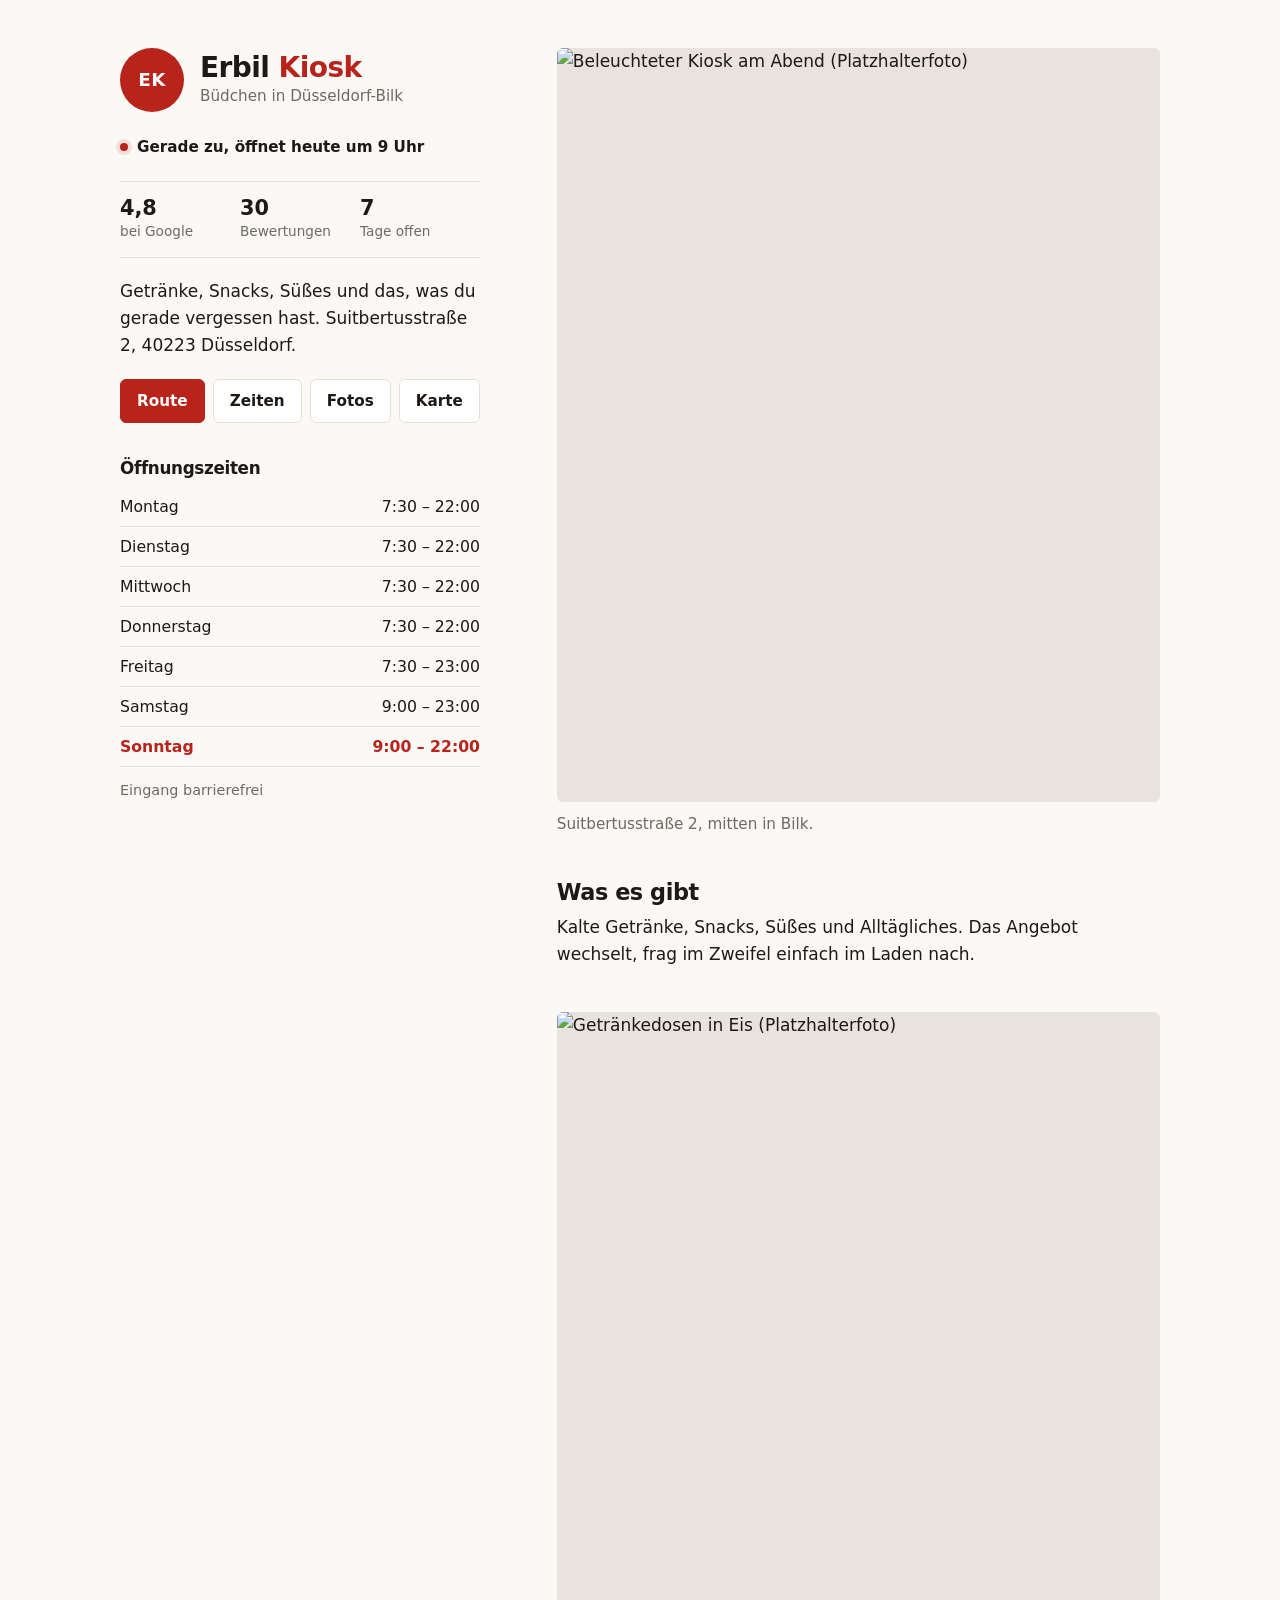
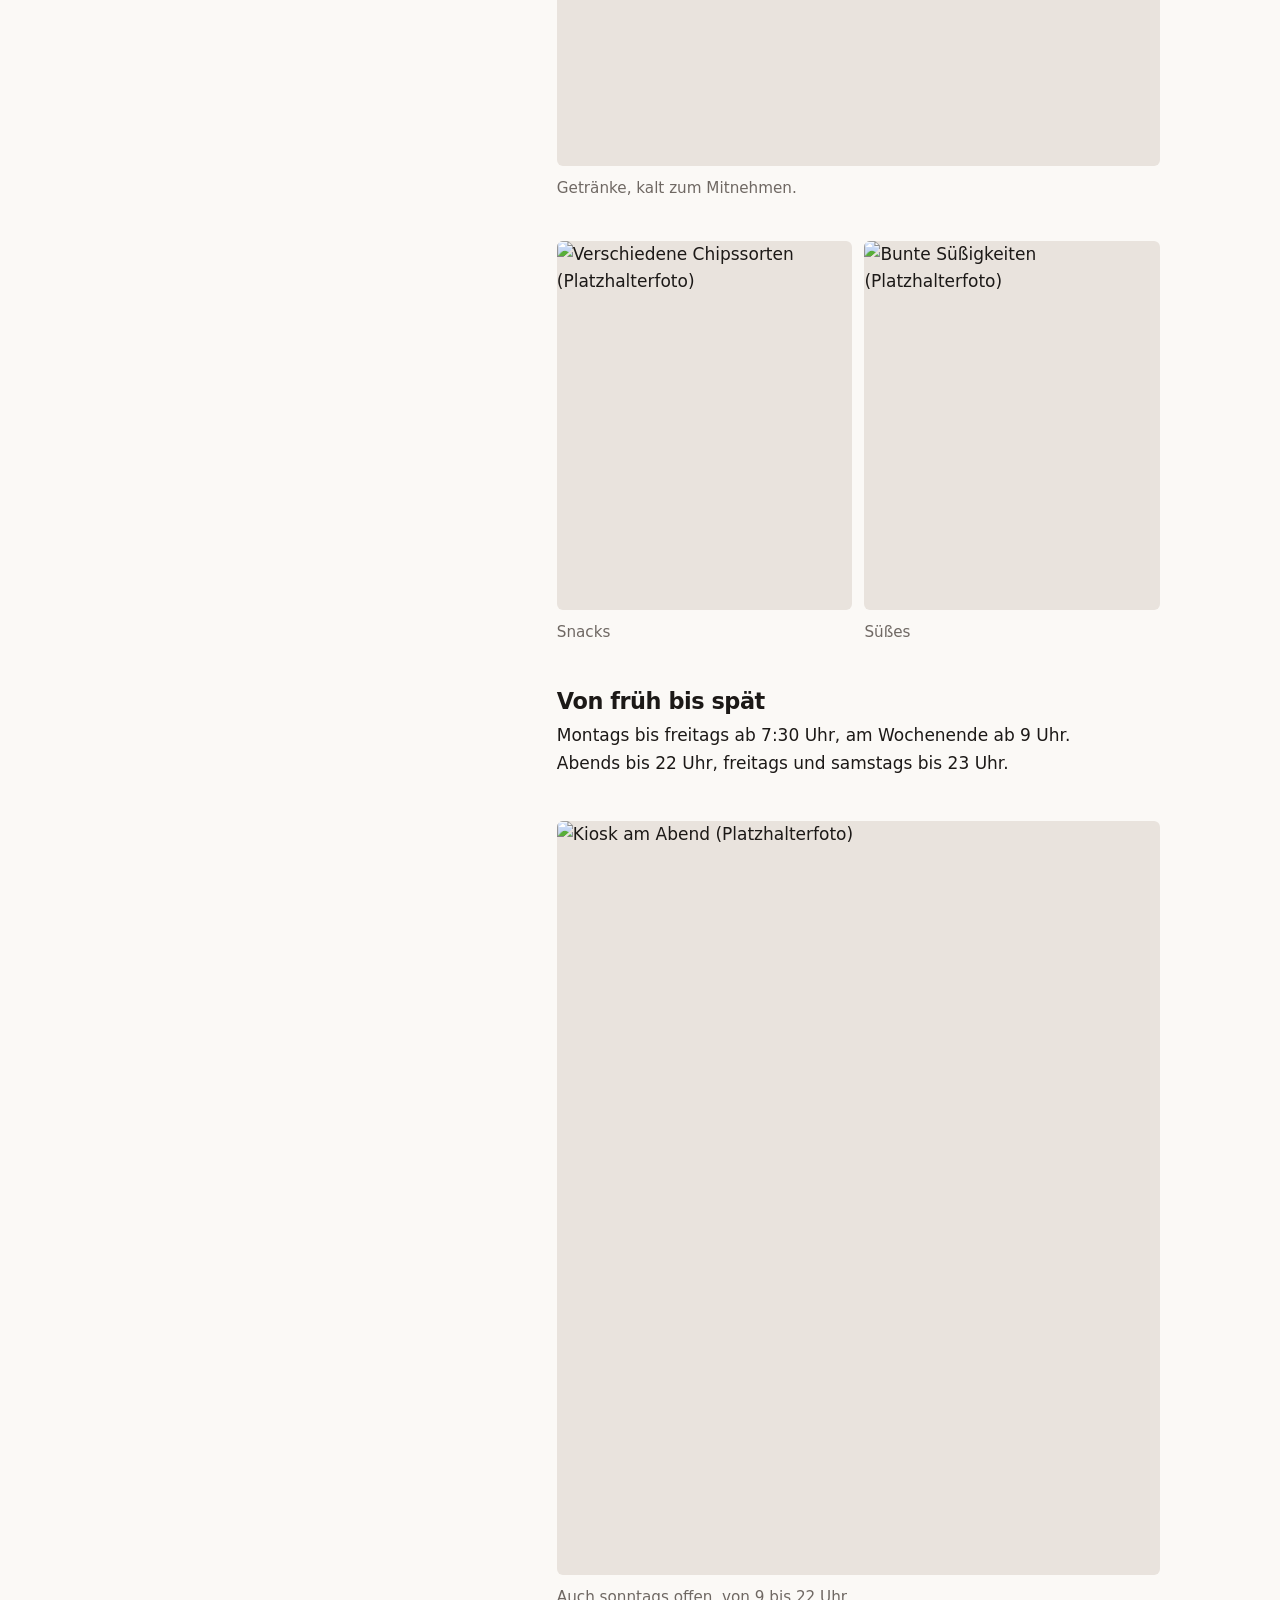
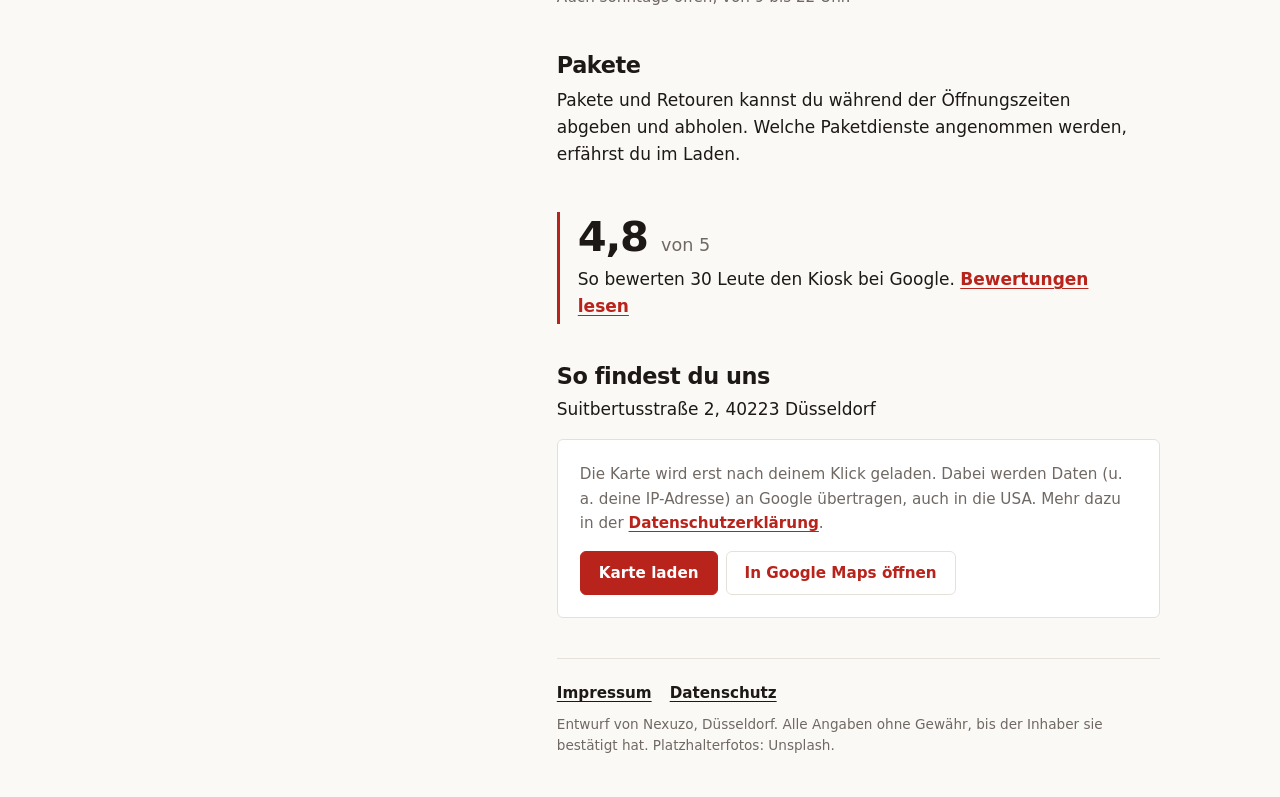
==== commit 200a2730: "Kiosk: ruhiges, fotolastiges Profil-Layout statt Vorlagen-Look Links Name, Status, Google-Kennzahlen" ====
--- a/index.html
+++ b/index.html
@@ -3,15 +3,15 @@
 <head>
   <meta charset="utf-8">
   <meta name="viewport" content="width=device-width, initial-scale=1.0">
-  <title>Erbil Kiosk – Dein Büdchen in Düsseldorf-Bilk</title>
+  <title>Erbil Kiosk – Büdchen in Düsseldorf-Bilk</title>
   <meta name="description" content="Erbil Kiosk an der Suitbertusstraße 2 in Düsseldorf-Bilk: Getränke, Snacks und Süßes. Mo–Do 7:30–22, Fr 7:30–23, Sa 9–23, So 9–22 Uhr.">
-  <meta name="theme-color" content="#d62a2a">
+  <meta name="theme-color" content="#fbf9f6">
   <meta property="og:type" content="website">
   <meta property="og:locale" content="de_DE">
   <meta property="og:title" content="Erbil Kiosk – Düsseldorf-Bilk">
   <meta property="og:description" content="Getränke, Snacks und Süßes an der Suitbertusstraße 2. Jeden Tag geöffnet.">
   <link rel="preconnect" href="https://images.unsplash.com">
-  <link rel="stylesheet" href="style.css?v=20">
+  <link rel="stylesheet" href="style.css?v=30">
   <script type="application/ld+json">
   {
     "@context": "https://schema.org",
@@ -29,166 +29,126 @@
   }
   </script>
 </head>
-<body id="top">
-  <a class="skip" href="#main">Zum Inhalt springen</a>
+<body>
+  <a class="skip" href="#fotos">Zu den Fotos springen</a>
 
-  <header class="top">
-    <div class="top__bar wrap">
-      <a class="logo" href="#top" aria-label="Erbil Kiosk – nach oben"><span class="logo__mark" aria-hidden="true">E</span>Erbil <b>Kiosk</b></a>
-      <p class="pill" data-status><span class="dot" aria-hidden="true"></span><span data-status-short>Öffnungszeiten</span></p>
-    </div>
-    <nav class="top__nav wrap" aria-label="Auf dieser Seite">
-      <a class="chip" href="#zeiten">Öffnungszeiten</a>
-      <a class="chip" href="#sortiment">Sortiment</a>
-      <a class="chip" href="#pakete">Pakete</a>
-      <a class="chip" href="#bewertung">Bewertung</a>
-      <a class="chip chip--red" href="#anfahrt">Anfahrt</a>
-    </nav>
-  </header>
+  <div class="page">
+    <!-- Profil: alle Infos auf einen Blick. Auf dem Desktop bleibt diese Spalte stehen, rechts scrollen die Fotos. -->
+    <aside class="profile" aria-label="Erbil Kiosk auf einen Blick">
+      <div class="profile__head">
+        <span class="avatar" aria-hidden="true">EK</span>
+        <div>
+          <h1>Erbil <span>Kiosk</span></h1>
+          <p class="profile__sub">Büdchen in Düsseldorf-Bilk</p>
+        </div>
+      </div>
 
-  <main id="main">
-    <!-- Hintergrundfotos: Platzhalter von Unsplash. Vor Livegang durch echte Fotos des Ladens ersetzen (assets/photos/). -->
-    <section class="hero" aria-labelledby="h1">
-      <img class="hero__bg" src="https://images.unsplash.com/photo-1629653403057-68f915377196?auto=format&fit=crop&w=1800&h=1100&q=70" alt="" fetchpriority="high" width="1800" height="1100">
-      <div class="wrap hero__grid">
-        <div class="hero__text">
-          <p class="hero__where">Suitbertusstraße 2 · Düsseldorf-Bilk</p>
-          <h1 id="h1">Dein Büdchen in Bilk.</h1>
-          <p class="hero__lead">Getränke, Snacks, Süßes und das, was du gerade vergessen hast. Jeden Tag geöffnet, freitags und samstags bis 23 Uhr.</p>
-          <div class="hero__btns">
-            <a class="btn btn--red" href="https://maps.google.com/maps?cid=1806438506804261972" target="_blank" rel="noopener">Route planen</a>
-            <a class="btn btn--white" href="#sortiment">Was gibt&rsquo;s?</a>
+      <p class="status" data-status><span class="dot" aria-hidden="true"></span><span data-status-text>Öffnungszeiten siehe unten</span></p>
+
+      <ul class="stats">
+        <li><b>4,8</b><span>bei Google</span></li>
+        <li><b>30</b><span>Bewertungen</span></li>
+        <li><b>7</b><span>Tage offen</span></li>
+      </ul>
+
+      <p class="bio">Getränke, Snacks, Süßes und das, was du gerade vergessen hast. Suitbertusstraße 2, 40223 Düsseldorf.</p>
+
+      <nav class="actions" aria-label="Schnellzugriff">
+        <a class="btn btn--red" href="https://maps.google.com/maps?cid=1806438506804261972" target="_blank" rel="noopener">Route</a>
+        <a class="btn" href="#zeiten">Zeiten</a>
+        <a class="btn" href="#fotos">Fotos</a>
+        <a class="btn" href="#karte">Karte</a>
+      </nav>
+
+      <section class="hours" id="zeiten" aria-labelledby="zeiten-h">
+        <h2 id="zeiten-h">Öffnungszeiten</h2>
+        <table>
+          <tbody>
+            <tr data-day="1"><th scope="row">Montag</th><td>7:30 – 22:00</td></tr>
+            <tr data-day="2"><th scope="row">Dienstag</th><td>7:30 – 22:00</td></tr>
+            <tr data-day="3"><th scope="row">Mittwoch</th><td>7:30 – 22:00</td></tr>
+            <tr data-day="4"><th scope="row">Donnerstag</th><td>7:30 – 22:00</td></tr>
+            <tr data-day="5"><th scope="row">Freitag</th><td>7:30 – 23:00</td></tr>
+            <tr data-day="6"><th scope="row">Samstag</th><td>9:00 – 23:00</td></tr>
+            <tr data-day="0"><th scope="row">Sonntag</th><td>9:00 – 22:00</td></tr>
+          </tbody>
+        </table>
+        <p class="hours__note">Eingang barrierefrei</p>
+      </section>
+    </aside>
+
+    <!-- Fotos: Platzhalter von Unsplash. Vor Livegang durch echte Fotos des Ladens ersetzen (assets/photos/). -->
+    <main class="feed" id="fotos">
+      <figure class="post">
+        <img src="https://images.unsplash.com/photo-1629653403057-68f915377196?auto=format&fit=crop&w=1200&h=1500&q=70" alt="Beleuchteter Kiosk am Abend (Platzhalterfoto)" width="1200" height="1500" fetchpriority="high">
+        <figcaption>Suitbertusstraße 2, mitten in Bilk.</figcaption>
+      </figure>
+
+      <div class="note">
+        <h2>Was es gibt</h2>
+        <!-- SORTIMENT PRÜFEN: bewusst allgemein gehalten. Mit dem Inhaber abstimmen und konkretisieren; nichts ohne Bestätigung ergänzen. -->
+        <p>Kalte Getränke, Snacks, Süßes und Alltägliches. Das Angebot wechselt, frag im Zweifel einfach im Laden nach.</p>
+      </div>
+
+      <figure class="post">
+        <img src="https://images.unsplash.com/photo-1674176508097-463b009c6004?auto=format&fit=crop&w=1200&h=1500&q=70" alt="Getränkedosen in Eis (Platzhalterfoto)" width="1200" height="1500" loading="lazy">
+        <figcaption>Getränke, kalt zum Mitnehmen.</figcaption>
+      </figure>
+
+      <div class="pair">
+        <figure class="post">
+          <img src="https://images.unsplash.com/photo-1620663858647-89b695e62d45?auto=format&fit=crop&w=800&h=1000&q=70" alt="Verschiedene Chipssorten (Platzhalterfoto)" width="800" height="1000" loading="lazy">
+          <figcaption>Snacks</figcaption>
+        </figure>
+        <figure class="post">
+          <img src="https://images.unsplash.com/photo-1601493701002-3223e7e1ebaf?auto=format&fit=crop&w=800&h=1000&q=70" alt="Bunte Süßigkeiten (Platzhalterfoto)" width="800" height="1000" loading="lazy">
+          <figcaption>Süßes</figcaption>
+        </figure>
+      </div>
+
+      <div class="note">
+        <h2>Von früh bis spät</h2>
+        <p>Montags bis freitags ab 7:30 Uhr, am Wochenende ab 9 Uhr. Abends bis 22 Uhr, freitags und samstags bis 23 Uhr.</p>
+      </div>
+
+      <figure class="post">
+        <img src="https://images.unsplash.com/photo-1735599302895-b9dc6db92c1f?auto=format&fit=crop&w=1200&h=1500&q=70" alt="Kiosk am Abend (Platzhalterfoto)" width="1200" height="1500" loading="lazy">
+        <figcaption>Auch sonntags offen, von 9 bis 22 Uhr.</figcaption>
+      </figure>
+
+      <div class="note">
+        <!-- PAKETE PRÜFEN: Paketannahme ist eine Annahme für die Probewebsite. Mit dem Inhaber klären, ob und für welchen Dienst. Anbieter erst nach Bestätigung nennen. -->
+        <h2>Pakete</h2>
+        <p>Pakete und Retouren kannst du während der Öffnungszeiten abgeben und abholen. Welche Paketdienste angenommen werden, erfährst du im Laden.</p>
+      </div>
+
+      <div class="note note--rating">
+        <p class="note__big">4,8 <span>von 5</span></p>
+        <p>So bewerten 30 Leute den Kiosk bei Google. <a href="https://maps.google.com/maps?cid=1806438506804261972" target="_blank" rel="noopener">Bewertungen lesen</a></p>
+      </div>
+
+      <section class="find" id="karte" aria-labelledby="karte-h">
+        <h2 id="karte-h">So findest du uns</h2>
+        <p class="find__addr">Suitbertusstraße 2, 40223 Düsseldorf</p>
+        <div class="map">
+          <div class="map__consent">
+            <p>Die Karte wird erst nach deinem Klick geladen. Dabei werden Daten (u. a. deine IP-Adresse) an Google übertragen, auch in die USA. Mehr dazu in der <a href="datenschutz.html">Datenschutzerklärung</a>.</p>
+            <div class="map__btns">
+              <button class="btn btn--red" type="button" data-load-map="Erbil Kiosk, Suitbertusstraße 2, 40223 Düsseldorf">Karte laden</button>
+              <a class="btn" href="https://maps.google.com/maps?cid=1806438506804261972" target="_blank" rel="noopener">In Google Maps öffnen</a>
+            </div>
           </div>
         </div>
+      </section>
 
-        <div class="card hours" id="zeiten" aria-labelledby="zeiten-h">
-          <div class="hours__head">
-            <h2 id="zeiten-h">Öffnungszeiten</h2>
-            <p class="pill pill--soft" data-status><span class="dot" aria-hidden="true"></span><span data-status-text>wird geladen</span></p>
-          </div>
-          <table class="hours__table">
-            <tbody>
-              <tr data-day="1"><th scope="row">Montag</th><td>7:30 – 22:00</td></tr>
-              <tr data-day="2"><th scope="row">Dienstag</th><td>7:30 – 22:00</td></tr>
-              <tr data-day="3"><th scope="row">Mittwoch</th><td>7:30 – 22:00</td></tr>
-              <tr data-day="4"><th scope="row">Donnerstag</th><td>7:30 – 22:00</td></tr>
-              <tr data-day="5"><th scope="row">Freitag</th><td>7:30 – 23:00</td></tr>
-              <tr data-day="6"><th scope="row">Samstag</th><td>9:00 – 23:00</td></tr>
-              <tr data-day="0"><th scope="row">Sonntag</th><td>9:00 – 22:00</td></tr>
-            </tbody>
-          </table>
-          <p class="hours__foot">
-            <svg viewBox="0 0 24 24" aria-hidden="true"><circle cx="12" cy="4.5" r="1.8"/><path d="M12 7.5v6h5l2 5M12 10.5h5M9 11a5.5 5.5 0 1 0 6.6 7.5"/></svg>
-            Eingang barrierefrei
-          </p>
-        </div>
-      </div>
-    </section>
+      <footer class="footer">
+        <nav aria-label="Rechtliches"><a href="impressum.html">Impressum</a><a href="datenschutz.html">Datenschutz</a></nav>
+        <!-- PROBE-HINWEIS: entfernen, sobald der Kunde die Seite übernimmt -->
+        <p>Entwurf von Nexuzo, Düsseldorf. Alle Angaben ohne Gewähr, bis der Inhaber sie bestätigt hat. Platzhalterfotos: Unsplash.</p>
+      </footer>
+    </main>
+  </div>
 
-    <section class="facts" aria-label="Das Wichtigste">
-      <ul class="wrap facts__list">
-        <li>
-          <svg viewBox="0 0 24 24" aria-hidden="true"><path d="M12 21s-7-6.2-7-11.5a7 7 0 0 1 14 0C19 14.8 12 21 12 21z"/><circle cx="12" cy="9.5" r="2.5"/></svg>
-          <div><b>Adresse</b><span>Suitbertusstraße 2, 40223 Düsseldorf</span></div>
-        </li>
-        <li>
-          <svg viewBox="0 0 24 24" aria-hidden="true"><circle cx="12" cy="12" r="9"/><path d="M12 7v5l3.5 2"/></svg>
-          <div><b>Jeden Tag offen</b><span>Mo–Fr ab 7:30, Sa/So ab 9 Uhr</span></div>
-        </li>
-        <li>
-          <svg viewBox="0 0 24 24" aria-hidden="true"><path d="M12 3.5l2.6 5.3 5.8.8-4.2 4.1 1 5.8L12 16.8l-5.2 2.7 1-5.8-4.2-4.1 5.8-.8z"/></svg>
-          <div><b>4,8 von 5 bei Google</b><span>30 Bewertungen</span></div>
-        </li>
-      </ul>
-    </section>
-
-    <section class="block" id="sortiment" aria-labelledby="sortiment-h">
-      <div class="wrap">
-        <h2 id="sortiment-h">Das gibt&rsquo;s bei uns</h2>
-        <p class="block__lead">Ein kleiner Laden mit dem, was man unterwegs braucht. Das genaue Angebot wechselt, frag im Zweifel einfach im Laden nach.</p>
-        <!-- SORTIMENT PRÜFEN: bewusst allgemein gehalten. Mit dem Inhaber abstimmen und konkretisieren; nichts ohne Bestätigung ergänzen. -->
-        <ul class="goods">
-          <li class="goods__item">
-            <img src="https://images.unsplash.com/photo-1674176508097-463b009c6004?auto=format&fit=crop&w=600&h=420&q=70" alt="Getränkedosen in Eis (Platzhalterfoto)" loading="lazy" width="600" height="420">
-            <h3>Getränke</h3>
-            <p>Kalt und zum Mitnehmen.</p>
-          </li>
-          <li class="goods__item">
-            <img src="https://images.unsplash.com/photo-1620663858647-89b695e62d45?auto=format&fit=crop&w=600&h=420&q=70" alt="Verschiedene Chipssorten (Platzhalterfoto)" loading="lazy" width="600" height="420">
-            <h3>Snacks</h3>
-            <p>Für den kleinen Hunger zwischendurch.</p>
-          </li>
-          <li class="goods__item">
-            <img src="https://images.unsplash.com/photo-1601493701002-3223e7e1ebaf?auto=format&fit=crop&w=600&h=420&q=70" alt="Bunte Süßigkeiten (Platzhalterfoto)" loading="lazy" width="600" height="420">
-            <h3>Süßes</h3>
-            <p>Schokolade, Fruchtgummi und Co.</p>
-          </li>
-          <li class="goods__item goods__item--red">
-            <svg viewBox="0 0 24 24" aria-hidden="true"><path d="M5 8h14l-1.2 11.2a1 1 0 0 1-1 .8H7.2a1 1 0 0 1-1-.8z"/><path d="M9 8V6.5a3 3 0 0 1 6 0V8"/></svg>
-            <h3>Alltägliches</h3>
-            <p>Das, was du gerade vergessen hast. Auch spät abends.</p>
-          </li>
-        </ul>
-      </div>
-    </section>
-
-    <section class="band" aria-label="Pakete und Bewertung">
-      <img class="band__bg" src="https://images.unsplash.com/photo-1735599302895-b9dc6db92c1f?auto=format&fit=crop&w=1800&h=900&q=70" alt="" loading="lazy" width="1800" height="900">
-      <div class="wrap band__grid">
-        <!-- PAKETE PRÜFEN: Paketannahme ist eine Annahme für die Probewebsite. Mit dem Inhaber klären, ob und für welchen Dienst. Anbieter erst nach Bestätigung nennen. -->
-        <div class="card" id="pakete" aria-labelledby="pakete-h">
-          <svg class="card__icon" viewBox="0 0 24 24" aria-hidden="true"><path d="M3.5 7.5 12 3l8.5 4.5v9L12 21l-8.5-4.5z"/><path d="M3.5 7.5 12 12l8.5-4.5M12 12v9"/></svg>
-          <h2 id="pakete-h">Pakete abgeben und abholen</h2>
-          <p>Bring dein Paket oder deine Retoure einfach während der Öffnungszeiten vorbei, auch abends und am Wochenende. Zum Abholen Benachrichtigung und Ausweis mitbringen.</p>
-          <p class="card__note">Welche Paketdienste angenommen werden, erfährst du direkt im Laden.</p>
-        </div>
-        <div class="card" id="bewertung" aria-labelledby="bewertung-h">
-          <p class="score" aria-hidden="true">4,8 <span>/ 5</span></p>
-          <h2 id="bewertung-h">4,8 von 5 Sternen bei Google</h2>
-          <p>30 Leute haben den Kiosk bei Google bewertet. Lies selbst nach, was sie schreiben, und lass gern selbst eine Bewertung da.</p>
-          <a class="btn btn--red" href="https://maps.google.com/maps?cid=1806438506804261972" target="_blank" rel="noopener">Bewertungen ansehen</a>
-        </div>
-      </div>
-    </section>
-
-    <section class="block block--soft" id="anfahrt" aria-labelledby="anfahrt-h">
-      <div class="wrap find">
-        <div class="find__info">
-          <h2 id="anfahrt-h">So findest du uns</h2>
-          <p class="find__addr">Erbil Kiosk<br>Suitbertusstraße 2<br>40223 Düsseldorf-Bilk</p>
-          <ul class="find__list">
-            <li><b>Mo–Do</b> 7:30–22 Uhr</li>
-            <li><b>Fr</b> 7:30–23 Uhr</li>
-            <li><b>Sa</b> 9–23 Uhr</li>
-            <li><b>So</b> 9–22 Uhr</li>
-          </ul>
-          <a class="btn btn--red" href="https://maps.google.com/maps?cid=1806438506804261972" target="_blank" rel="noopener">Route in Google Maps</a>
-        </div>
-        <div class="map">
-          <div class="map__consent">
-            <p class="map__title">Karte anzeigen</p>
-            <p>Die Karte wird erst nach deinem Klick geladen. Dabei werden Daten (u. a. deine IP-Adresse) an Google übertragen, auch in die USA. Mehr dazu in der <a href="datenschutz.html">Datenschutzerklärung</a>.</p>
-            <button class="btn btn--red" type="button" data-load-map="Erbil Kiosk, Suitbertusstraße 2, 40223 Düsseldorf">Karte laden</button>
-          </div>
-        </div>
-      </div>
-    </section>
-  </main>
-
-  <footer class="footer">
-    <div class="wrap footer__in">
-      <p class="footer__logo">Erbil <b>Kiosk</b></p>
-      <p>Suitbertusstraße 2, 40223 Düsseldorf</p>
-      <nav aria-label="Rechtliches"><a href="impressum.html">Impressum</a><a href="datenschutz.html">Datenschutz</a></nav>
-    </div>
-    <!-- PROBE-HINWEIS: entfernen, sobald der Kunde die Seite übernimmt -->
-    <p class="wrap footer__note">Entwurf von Nexuzo, Düsseldorf. Alle Angaben ohne Gewähr, bis der Inhaber sie bestätigt hat. Platzhalterfotos: Unsplash.</p>
-  </footer>
-
-  <div class="dock">
-    <a class="btn btn--red" href="https://maps.google.com/maps?cid=1806438506804261972" target="_blank" rel="noopener">Route</a>
-    <a class="btn btn--white" href="#zeiten" data-status-short>Zeiten</a>
-  </div>
-  <script src="script.js?v=20"></script>
+  <script src="script.js?v=30"></script>
 </body>
 </html>
--- a/style.css
+++ b/style.css
@@ -1,183 +1,129 @@
-/* Erbil Kiosk – schlicht in Rot und Weiß, alles auf einer Seite */
+/* Erbil Kiosk – ruhig, fotolastig, Rot nur als Akzent */
 :root {
-  --red: #d62a2a;
-  --red-dark: #b01e1e;
-  --red-soft: #fdeceb;
-  --white: #ffffff;
-  --soft: #f7f3f1;
-  --ink: #1f1b1b;
-  --muted: #6a6260;
-  --line: #ebe4e1;
-  --green: #1f9d55;
-  --radius: 8px;
-  --shadow: 0 10px 30px rgba(31, 27, 27, .12);
+  --bg: #fbf9f6;
+  --ink: #1c1917;
+  --muted: #6f6863;
+  --line: #e6e0da;
+  --red: #b8231b;
+  --red-dark: #96190f;
+  --red-tint: #f7e9e7;
+  --green: #2f8f4e;
+  --radius: 6px;
   --font: system-ui, -apple-system, "Segoe UI", Roboto, "Helvetica Neue", Arial, sans-serif;
-  --gut: clamp(16px, 4vw, 48px);
-  --max: 1160px;
+  --gut: clamp(18px, 4vw, 40px);
 }
 *, *::before, *::after { box-sizing: border-box; }
-html { scroll-behavior: smooth; scroll-padding-top: 130px; }
+html { scroll-behavior: smooth; }
 html, body { overflow-x: clip; }
-body { margin: 0; background: var(--white); color: var(--ink); font-family: var(--font); font-size: 1.0625rem; line-height: 1.6; -webkit-font-smoothing: antialiased; }
+body { margin: 0; background: var(--bg); color: var(--ink); font-family: var(--font); font-size: 1.0625rem; line-height: 1.6; -webkit-font-smoothing: antialiased; }
 img { display: block; max-width: 100%; height: auto; }
 a { color: inherit; }
-h1, h2, h3 { margin: 0; line-height: 1.15; font-weight: 800; letter-spacing: -.015em; }
-h2 { font-size: clamp(1.6rem, 3.2vw, 2.25rem); }
-h3 { font-size: 1.2rem; }
-p { margin: 0 0 1em; }
+h1, h2 { margin: 0; font-weight: 650; letter-spacing: -.02em; line-height: 1.15; }
+p { margin: 0; }
 ul { margin: 0; padding: 0; list-style: none; }
-.wrap { max-width: var(--max); margin: 0 auto; padding-inline: var(--gut); }
-svg { width: 24px; height: 24px; fill: none; stroke: currentColor; stroke-width: 1.8; stroke-linecap: round; stroke-linejoin: round; flex: none; }
-:focus-visible { outline: 3px solid var(--red); outline-offset: 3px; }
-.skip { position: absolute; left: -999px; top: 0; background: var(--red); color: var(--white); padding: 10px 16px; z-index: 100; }
+:focus-visible { outline: 2px solid var(--red); outline-offset: 3px; }
+.skip { position: absolute; left: -999px; top: 0; background: var(--red); color: #fff; padding: 10px 16px; z-index: 100; }
 .skip:focus { left: 0; }
 
-/* Buttons */
-.btn { display: inline-flex; align-items: center; justify-content: center; gap: 8px; min-height: 48px; padding: 12px 22px; border-radius: var(--radius); border: 2px solid transparent; font: 700 1rem var(--font); text-decoration: none; cursor: pointer; transition: background .2s, color .2s, transform .2s; }
-.btn:hover { transform: translateY(-1px); }
-.btn--red { background: var(--red); color: var(--white); }
-.btn--red:hover { background: var(--red-dark); }
-.btn--white { background: var(--white); color: var(--ink); border-color: var(--line); }
-.btn--white:hover { border-color: var(--red); color: var(--red); }
+/* Buttons: schlicht, dünne Linie */
+.btn { display: inline-flex; align-items: center; justify-content: center; min-height: 44px; padding: 10px 18px; border: 1px solid var(--line); border-radius: var(--radius); background: #fff; color: var(--ink); font: 600 .95rem var(--font); text-decoration: none; cursor: pointer; transition: border-color .2s, color .2s, background .2s; }
+.btn:hover { border-color: var(--ink); }
+.btn--red { background: var(--red); border-color: var(--red); color: #fff; }
+.btn--red:hover { background: var(--red-dark); border-color: var(--red-dark); }
 
-/* Status-Pille */
-.pill { margin: 0; display: inline-flex; align-items: center; gap: 8px; padding: 6px 14px; border-radius: 999px; background: var(--soft); font-size: .9rem; font-weight: 700; white-space: nowrap; }
-.pill--soft { background: var(--soft); }
-.dot { width: 9px; height: 9px; border-radius: 50%; background: #aaa; flex: none; }
-.is-open .dot { background: var(--green); box-shadow: 0 0 0 4px rgba(31, 157, 85, .18); }
-.is-closed .dot { background: var(--red); box-shadow: 0 0 0 4px rgba(214, 42, 42, .15); }
+/* Seitenaufbau: links Profil, rechts Fotos */
+.page { max-width: 1120px; margin: 0 auto; padding: 0 var(--gut); display: grid; grid-template-columns: 360px minmax(0, 1fr); gap: clamp(40px, 6vw, 88px); align-items: start; }
 
-/* Kopfbereich mit Buttons */
-.top { position: sticky; top: 0; z-index: 50; background: rgba(255, 255, 255, .96); backdrop-filter: blur(8px); border-bottom: 1px solid var(--line); }
-.top__bar { display: flex; align-items: center; justify-content: space-between; gap: 16px; padding-top: 12px; padding-bottom: 8px; }
-.logo { display: inline-flex; align-items: center; gap: 10px; text-decoration: none; font-size: 1.3rem; font-weight: 800; letter-spacing: -.02em; }
-.logo b { color: var(--red); }
-.logo__mark { width: 36px; height: 36px; border-radius: var(--radius); background: var(--red); color: var(--white); display: grid; place-items: center; font-size: 1.15rem; }
-.top__nav { display: flex; flex-wrap: wrap; gap: 8px; padding-bottom: 12px; }
-.chip { display: inline-flex; align-items: center; min-height: 40px; padding: 8px 18px; border-radius: 999px; background: var(--soft); border: 1px solid var(--line); text-decoration: none; font-weight: 700; font-size: .95rem; transition: background .2s, color .2s, border-color .2s; }
-.chip:hover { background: var(--red-soft); border-color: var(--red); color: var(--red); }
-.chip--red { background: var(--red); border-color: var(--red); color: var(--white); }
-.chip--red:hover { background: var(--red-dark); color: var(--white); }
+/* Profil */
+.profile { padding: 48px 0; }
+.profile__head { display: flex; align-items: center; gap: 16px; margin-bottom: 20px; }
+.avatar { width: 64px; height: 64px; border-radius: 50%; background: var(--red); color: #fff; display: grid; place-items: center; font-weight: 700; font-size: 1.15rem; letter-spacing: .02em; flex: none; }
+.profile h1 { font-size: 1.75rem; }
+.profile h1 span { color: var(--red); }
+.profile__sub { color: var(--muted); font-size: .95rem; }
 
-/* Hero mit Hintergrundfoto */
-.hero { position: relative; isolation: isolate; overflow: hidden; color: var(--white); background: #2b1d1d; }
-.hero__bg { position: absolute; inset: 0; width: 100%; height: 100%; object-fit: cover; z-index: -2; }
-.hero::after { content: ""; position: absolute; inset: 0; z-index: -1; background: linear-gradient(100deg, rgba(20, 12, 12, .86) 0%, rgba(20, 12, 12, .6) 50%, rgba(150, 20, 20, .35) 100%); }
-.hero__grid { display: grid; grid-template-columns: 1.1fr .9fr; gap: clamp(28px, 5vw, 64px); align-items: center; padding-top: clamp(48px, 8vw, 96px); padding-bottom: clamp(48px, 8vw, 96px); }
-.hero__where { display: inline-block; margin-bottom: 18px; padding: 6px 14px; border-radius: 999px; background: var(--red); font-weight: 700; font-size: .95rem; }
-.hero h1 { font-size: clamp(2.6rem, 6.5vw, 4.8rem); margin-bottom: 18px; }
-.hero__lead { font-size: 1.2rem; max-width: 30em; color: rgba(255, 255, 255, .88); margin-bottom: 28px; }
-.hero__btns { display: flex; flex-wrap: wrap; gap: 12px; }
-.hero__btns .btn--white { background: transparent; color: var(--white); border-color: rgba(255, 255, 255, .7); }
-.hero__btns .btn--white:hover { background: var(--white); color: var(--ink); }
+.status { display: inline-flex; align-items: center; gap: 9px; font-weight: 600; font-size: .95rem; margin-bottom: 22px; }
+.dot { width: 8px; height: 8px; border-radius: 50%; background: #b5ada7; flex: none; }
+.is-open .dot { background: var(--green); box-shadow: 0 0 0 4px rgba(47, 143, 78, .15); }
+.is-closed .dot { background: var(--red); box-shadow: 0 0 0 4px rgba(184, 35, 27, .12); }
 
-/* Karten */
-.card { background: var(--white); color: var(--ink); border-radius: var(--radius); padding: clamp(22px, 3vw, 32px); box-shadow: var(--shadow); }
-.card h2 { font-size: 1.5rem; margin-bottom: 12px; }
-.card__icon { width: 40px; height: 40px; color: var(--red); margin-bottom: 14px; }
-.card__note { font-size: .95rem; color: var(--muted); margin: 0; }
+.stats { display: grid; grid-template-columns: repeat(3, 1fr); border-top: 1px solid var(--line); border-bottom: 1px solid var(--line); padding: 14px 0; margin-bottom: 20px; }
+.stats li { display: flex; flex-direction: column; }
+.stats b { font-size: 1.3rem; font-weight: 650; line-height: 1.2; }
+.stats span { color: var(--muted); font-size: .85rem; }
 
-/* Öffnungszeiten */
-.hours__head { display: flex; flex-wrap: wrap; align-items: center; justify-content: space-between; gap: 10px; margin-bottom: 14px; }
-.hours__head h2 { margin: 0; }
-.hours__table { width: 100%; border-collapse: collapse; }
-.hours__table th, .hours__table td { padding: 9px 10px; border-bottom: 1px solid var(--line); }
-.hours__table th { text-align: left; font-weight: 600; }
-.hours__table td { text-align: right; font-variant-numeric: tabular-nums; font-weight: 600; }
-.hours__table tr.is-today th, .hours__table tr.is-today td { background: var(--red-soft); color: var(--red-dark); font-weight: 800; }
-.hours__table tr.is-today th { border-radius: var(--radius) 0 0 var(--radius); }
-.hours__table tr.is-today td { border-radius: 0 var(--radius) var(--radius) 0; }
-.hours__foot { display: flex; align-items: center; gap: 8px; margin: 16px 0 0; color: var(--muted); font-size: .95rem; font-weight: 600; }
-.hours__foot svg { color: var(--red); }
+.bio { margin-bottom: 20px; }
+.actions { display: grid; grid-template-columns: repeat(4, auto); gap: 8px; margin-bottom: 36px; }
+.actions .btn { padding-inline: 10px; }
 
-/* Rote Infoleiste */
-.facts { background: var(--red); color: var(--white); }
-.facts__list { display: grid; grid-template-columns: repeat(3, 1fr); gap: 20px; padding-top: 22px; padding-bottom: 22px; }
-.facts__list li { display: flex; align-items: flex-start; gap: 12px; }
-.facts__list svg { width: 28px; height: 28px; margin-top: 2px; }
-.facts__list b { display: block; font-size: 1.05rem; }
-.facts__list span { font-size: .95rem; opacity: .9; }
+.hours h2 { font-size: 1.05rem; margin-bottom: 8px; }
+.hours table { width: 100%; border-collapse: collapse; font-size: .98rem; }
+.hours th, .hours td { padding: 7px 0; border-bottom: 1px solid var(--line); }
+.hours th { text-align: left; font-weight: 400; }
+.hours td { text-align: right; font-variant-numeric: tabular-nums; }
+.hours tr.is-today th, .hours tr.is-today td { color: var(--red); font-weight: 650; }
+.hours__note { color: var(--muted); font-size: .9rem; margin-top: 12px; }
 
-/* Abschnitte */
-.block { padding: clamp(56px, 8vw, 96px) 0; }
-.block--soft { background: var(--soft); }
-.block h2 { margin-bottom: 10px; }
-.block__lead { color: var(--muted); max-width: 40em; margin-bottom: 32px; }
+/* Fotos */
+.feed { padding: 48px 0 40px; display: flex; flex-direction: column; gap: 40px; max-width: 620px; }
+.post { margin: 0; }
+.post img { width: 100%; aspect-ratio: 4 / 5; object-fit: cover; border-radius: var(--radius); background: #e9e3dd; }
+.post figcaption { margin-top: 10px; color: var(--muted); font-size: .95rem; }
+.pair { display: grid; grid-template-columns: 1fr 1fr; gap: 12px; }
 
-/* Sortiment */
-.goods { display: grid; grid-template-columns: repeat(4, 1fr); gap: 18px; }
-.goods__item { background: var(--white); border: 1px solid var(--line); border-radius: var(--radius); overflow: hidden; display: flex; flex-direction: column; }
-.goods__item img { aspect-ratio: 10 / 7; object-fit: cover; width: 100%; }
-.goods__item h3 { padding: 16px 18px 4px; }
-.goods__item p { padding: 0 18px 18px; margin: 0; color: var(--muted); }
-.goods__item--red { background: var(--red); border-color: var(--red); color: var(--white); justify-content: flex-end; min-height: 260px; }
-.goods__item--red svg { width: 52px; height: 52px; margin: 22px 18px auto; }
-.goods__item--red p { color: rgba(255, 255, 255, .88); }
+.note { padding: 4px 0; max-width: 34em; }
+.note h2 { font-size: 1.4rem; margin-bottom: 8px; }
+.note--rating { border-left: 3px solid var(--red); padding-left: 18px; }
+.note__big { font-size: 2.6rem; font-weight: 650; letter-spacing: -.03em; line-height: 1; margin-bottom: 8px; }
+.note__big span { font-size: 1.1rem; color: var(--muted); font-weight: 500; letter-spacing: 0; }
+.note a, .map a { color: var(--red); font-weight: 600; text-underline-offset: 3px; }
 
-/* Band mit Hintergrundfoto */
-.band { position: relative; isolation: isolate; overflow: hidden; background: #3a2222; padding: clamp(56px, 8vw, 100px) 0; }
-.band__bg { position: absolute; inset: 0; width: 100%; height: 100%; object-fit: cover; z-index: -2; }
-.band::after { content: ""; position: absolute; inset: 0; z-index: -1; background: linear-gradient(0deg, rgba(150, 20, 20, .55), rgba(20, 12, 12, .55)); }
-.band__grid { display: grid; grid-template-columns: 1fr 1fr; gap: 24px; align-items: stretch; }
-.score { font-size: 3.4rem; font-weight: 800; color: var(--red); line-height: 1; margin-bottom: 10px; letter-spacing: -.03em; }
-.score span { font-size: 1.3rem; color: var(--muted); font-weight: 700; }
+.find h2 { font-size: 1.4rem; margin-bottom: 6px; }
+.find__addr { margin-bottom: 16px; }
+.map { border: 1px solid var(--line); border-radius: var(--radius); overflow: hidden; background: #fff; }
+.map iframe { display: block; width: 100%; height: 380px; border: 0; }
+.map__consent { padding: 22px; }
+.map__consent p { color: var(--muted); font-size: .95rem; margin-bottom: 16px; }
+.map__btns { display: flex; flex-wrap: wrap; gap: 8px; }
 
-/* Anfahrt */
-.find { display: grid; grid-template-columns: .9fr 1.1fr; gap: clamp(28px, 5vw, 56px); align-items: stretch; }
-.find__addr { font-size: 1.2rem; font-weight: 600; margin: 14px 0 18px; }
-.find__list { display: grid; grid-template-columns: auto 1fr; gap: 6px 14px; margin-bottom: 26px; }
-.find__list li { display: contents; }
-.find__list b { color: var(--red); }
-.map { min-height: 340px; border-radius: var(--radius); overflow: hidden; background: var(--white); border: 1px solid var(--line); display: flex; }
-.map iframe { width: 100%; min-height: 340px; border: 0; }
-.map__consent { padding: clamp(22px, 4vw, 40px); align-self: center; }
-.map__title { font-weight: 800; font-size: 1.25rem; margin-bottom: 8px; }
-.map__consent p { color: var(--muted); }
-.map__consent a { color: var(--red); }
-
-/* Footer */
-.footer { background: var(--red); color: var(--white); padding: 40px 0 28px; }
-.footer__in { display: flex; flex-wrap: wrap; align-items: center; justify-content: space-between; gap: 16px 32px; }
-.footer__in p { margin: 0; }
-.footer__logo { font-weight: 800; font-size: 1.3rem; }
-.footer__logo b { font-weight: 800; opacity: .85; }
-.footer nav { display: flex; gap: 20px; }
-.footer nav a { font-weight: 700; text-underline-offset: 3px; }
-.footer__note { font-size: .85rem; opacity: .8; margin: 24px auto 0; }
-
-/* Mobile Leiste unten */
-.dock { display: none; }
+.footer { border-top: 1px solid var(--line); padding-top: 22px; color: var(--muted); font-size: .85rem; }
+.footer nav { display: flex; gap: 18px; margin-bottom: 8px; }
+.footer nav a { color: var(--ink); font-weight: 600; font-size: .95rem; text-underline-offset: 3px; }
 
 /* Rechtliche Seiten */
-.top--simple .top__bar { padding-bottom: 12px; }
-.legal { max-width: 760px; margin: 0 auto; padding: 56px var(--gut) 80px; }
-.legal h1 { font-size: 2.4rem; margin-bottom: 24px; color: var(--red); }
-.legal h2 { font-size: 1.2rem; margin: 30px 0 8px; }
+.legalbar { max-width: 760px; margin: 0 auto; padding: 24px var(--gut) 0; display: flex; justify-content: space-between; align-items: center; gap: 16px; }
+.legalbar a.brand { text-decoration: none; font-weight: 650; font-size: 1.2rem; }
+.legalbar a.brand span { color: var(--red); }
+.legal { max-width: 760px; margin: 0 auto; padding: 40px var(--gut) 64px; }
+.legal h1 { font-size: 2.2rem; margin-bottom: 24px; }
+.legal h2 { font-size: 1.15rem; margin: 30px 0 8px; }
+.legal p { margin-bottom: 1em; }
 .legal mark { background: #ffe66b; color: var(--ink); padding: 0 3px; border-radius: 3px; }
 .legal a { color: var(--red); }
+.legal-foot { max-width: 760px; margin: 0 auto; padding: 0 var(--gut) 40px; }
 
+/* Desktop: Profil bleibt stehen, wenn genug Höhe da ist */
+@media (min-width: 961px) and (min-height: 820px) {
+  .profile { position: sticky; top: 0; }
+}
 @media (max-width: 960px) {
-  .hero__grid, .band__grid, .find { grid-template-columns: 1fr; }
-  .goods { grid-template-columns: repeat(2, 1fr); }
-  .facts__list { grid-template-columns: 1fr; gap: 14px; }
+  .page { grid-template-columns: 1fr; gap: 0; max-width: 620px; }
+  .profile { padding: 28px 0 8px; }
+  .feed { padding-top: 32px; }
 }
-@media (max-width: 640px) {
-  html { scroll-padding-top: 16px; }
-  .top { position: static; }
-  .top__nav { display: grid; grid-template-columns: repeat(2, 1fr); }
-  .chip { justify-content: center; }
-  .chip--red { grid-column: 1 / -1; }
-  .logo { font-size: 1.15rem; }
-  .pill { font-size: .82rem; padding: 6px 10px; }
-  .goods { grid-template-columns: 1fr; }
-  .goods__item--red { min-height: 0; }
-  .hero__btns .btn { flex: 1 1 auto; }
-  body { padding-bottom: 76px; }
-  .dock { display: grid; grid-template-columns: 1fr 1fr; gap: 10px; position: fixed; left: 0; right: 0; bottom: 0; z-index: 60; padding: 10px 16px calc(10px + env(safe-area-inset-bottom)); background: var(--white); border-top: 1px solid var(--line); box-shadow: 0 -6px 20px rgba(31, 27, 27, .08); }
-  .dock .btn { min-height: 46px; padding: 10px 12px; font-size: .95rem; }
+@media (max-width: 620px) {
+  .page { padding: 0; }
+  .profile, .note, .find, .footer { padding-left: 18px; padding-right: 18px; }
+  .note--rating { margin-left: 18px; padding-left: 16px; }
+  .post figcaption { padding: 0 18px; }
+  .post img { border-radius: 0; }
+  .pair { gap: 4px; }
+  .actions { grid-template-columns: repeat(4, 1fr); }
+  .actions .btn { padding-inline: 6px; font-size: .9rem; }
+  .feed { gap: 32px; }
+  .footer { padding-bottom: 28px; }
 }
 @media (prefers-reduced-motion: reduce) {
   html { scroll-behavior: auto; }
-  .btn, .chip { transition: none; }
-  .btn:hover { transform: none; }
+  .btn { transition: none; }
 }
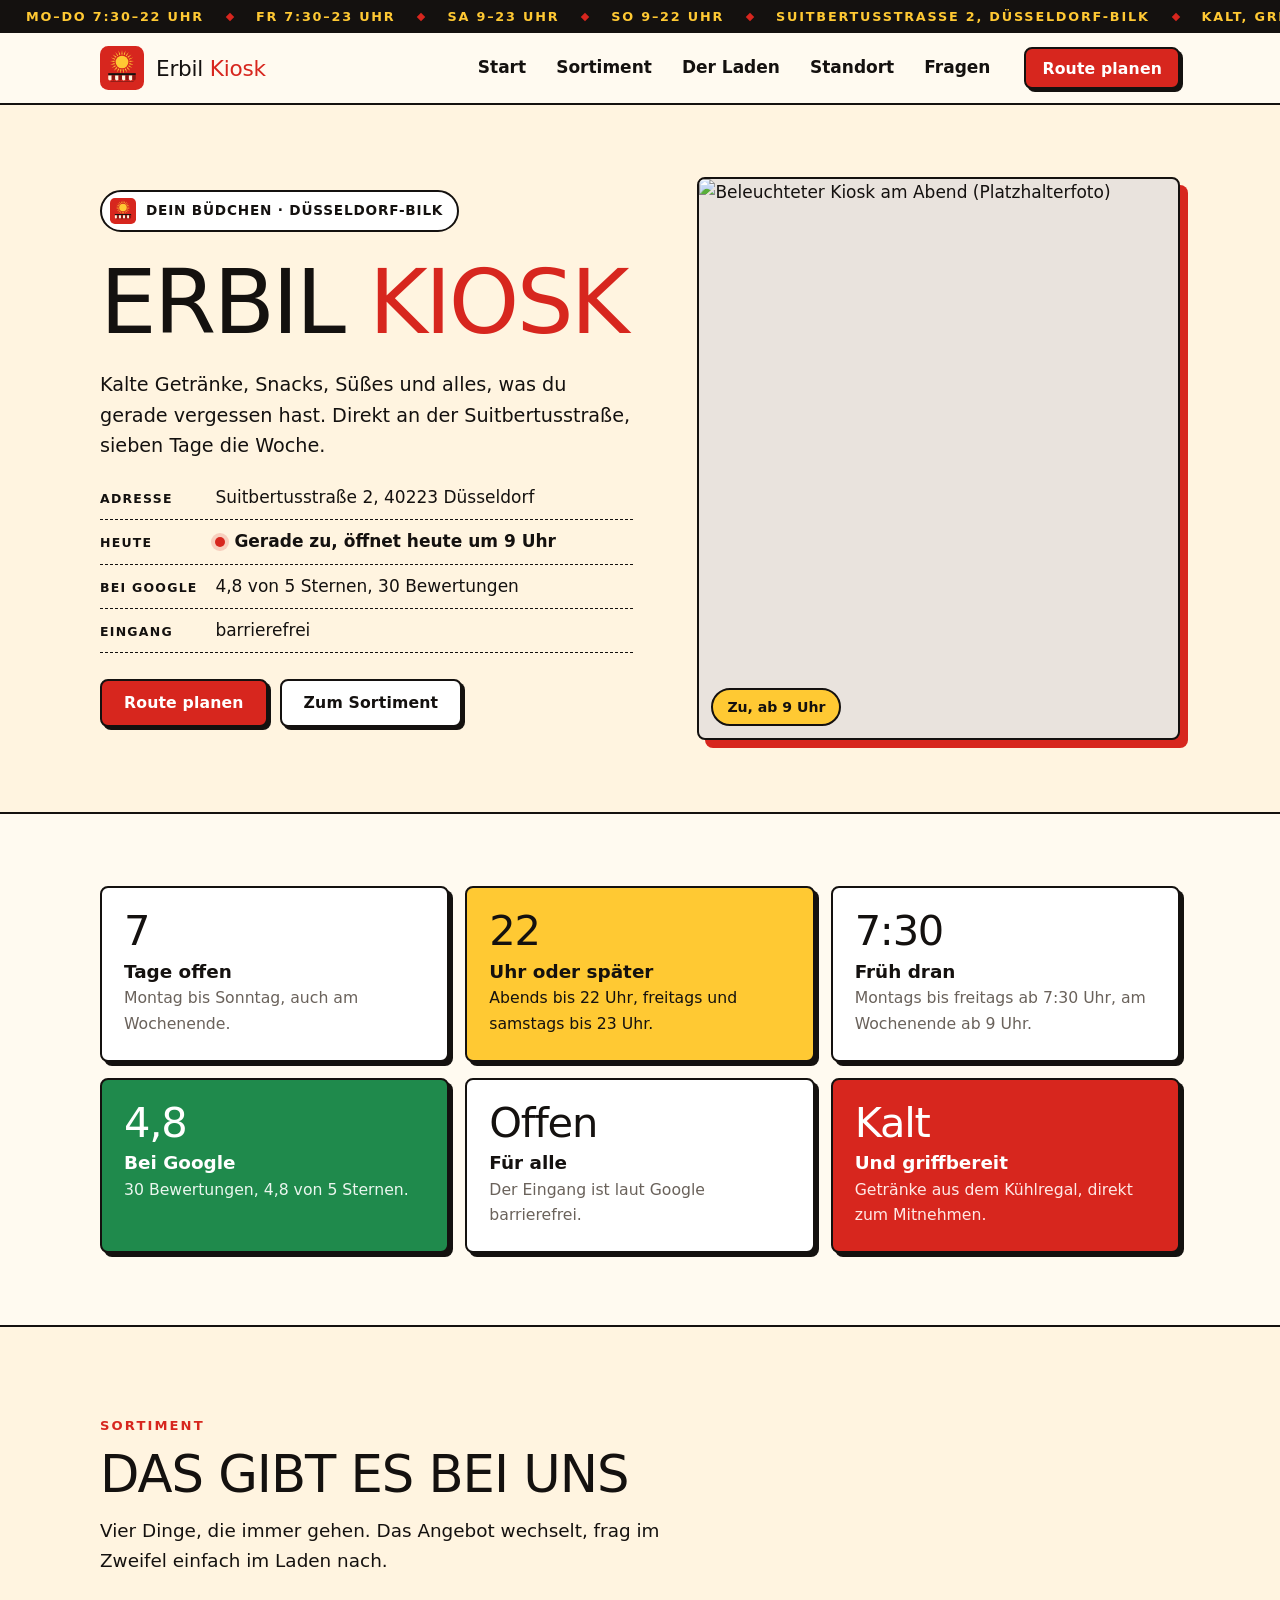
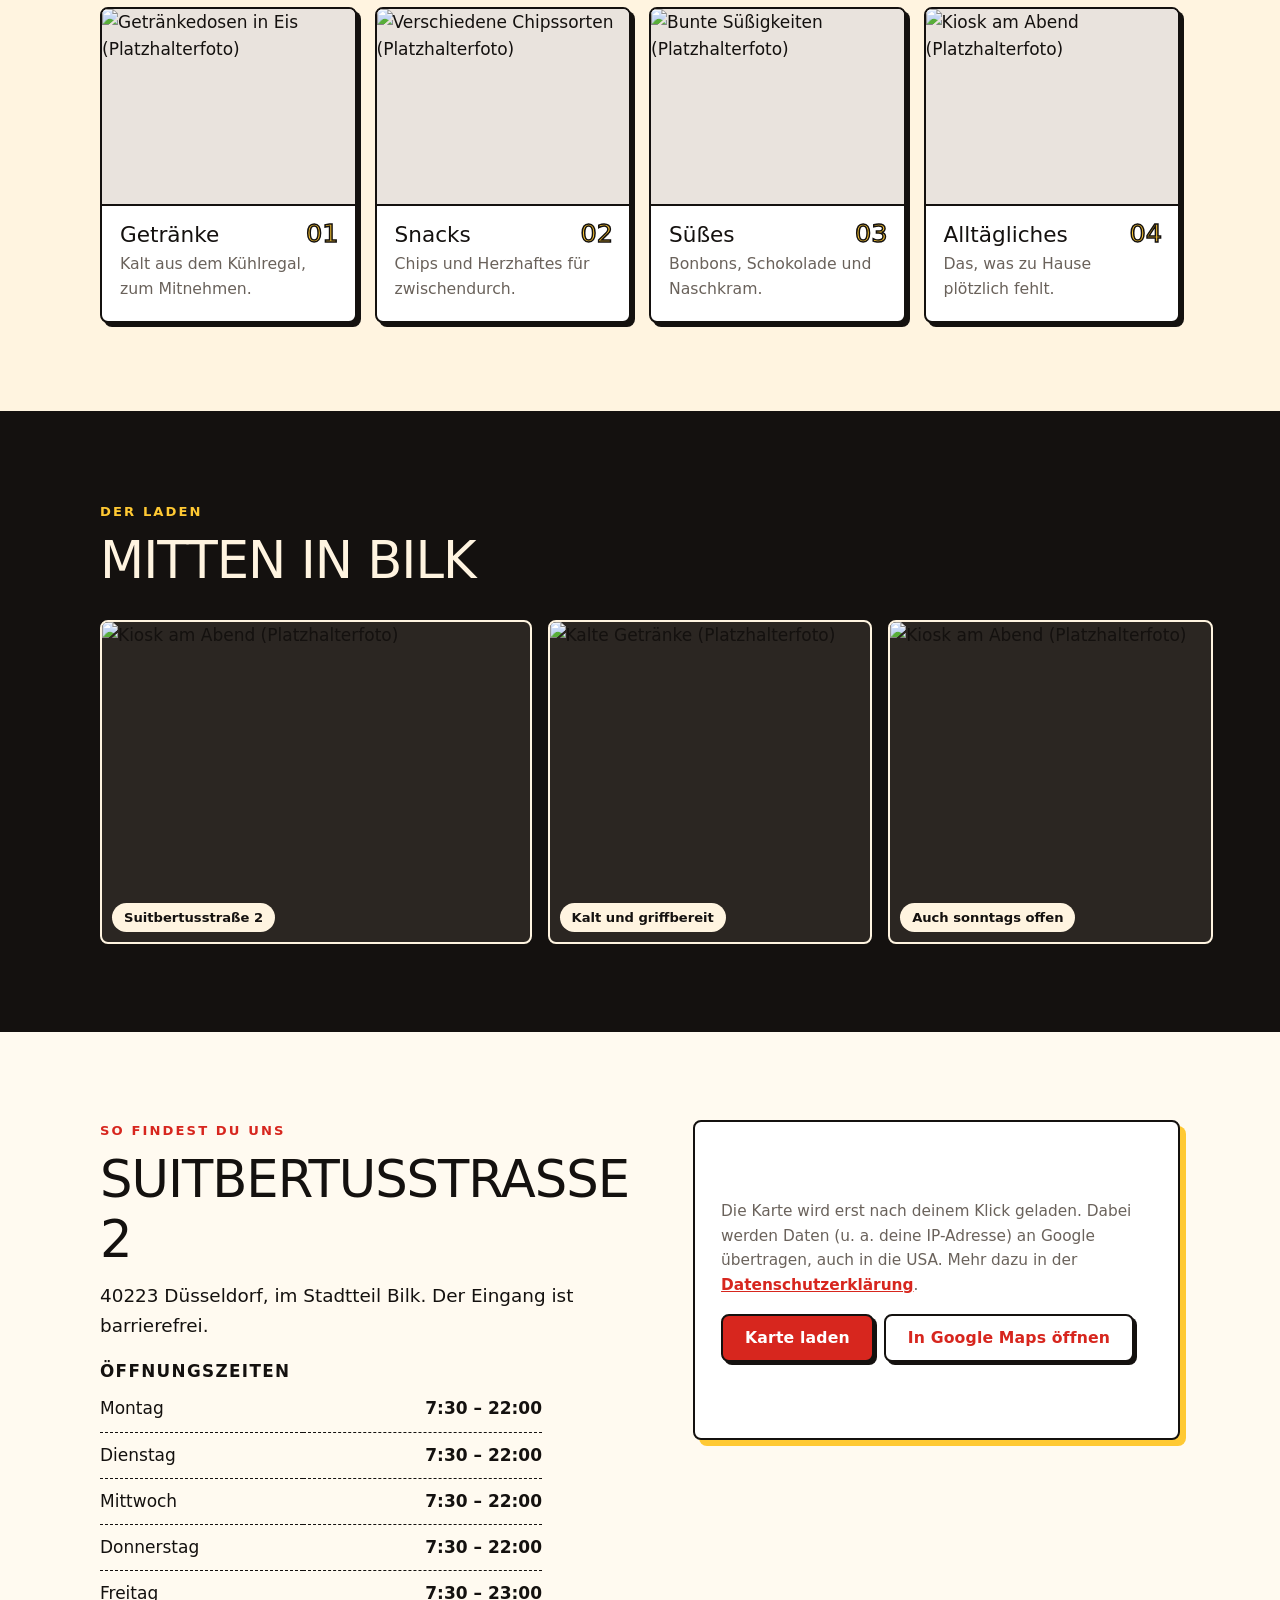
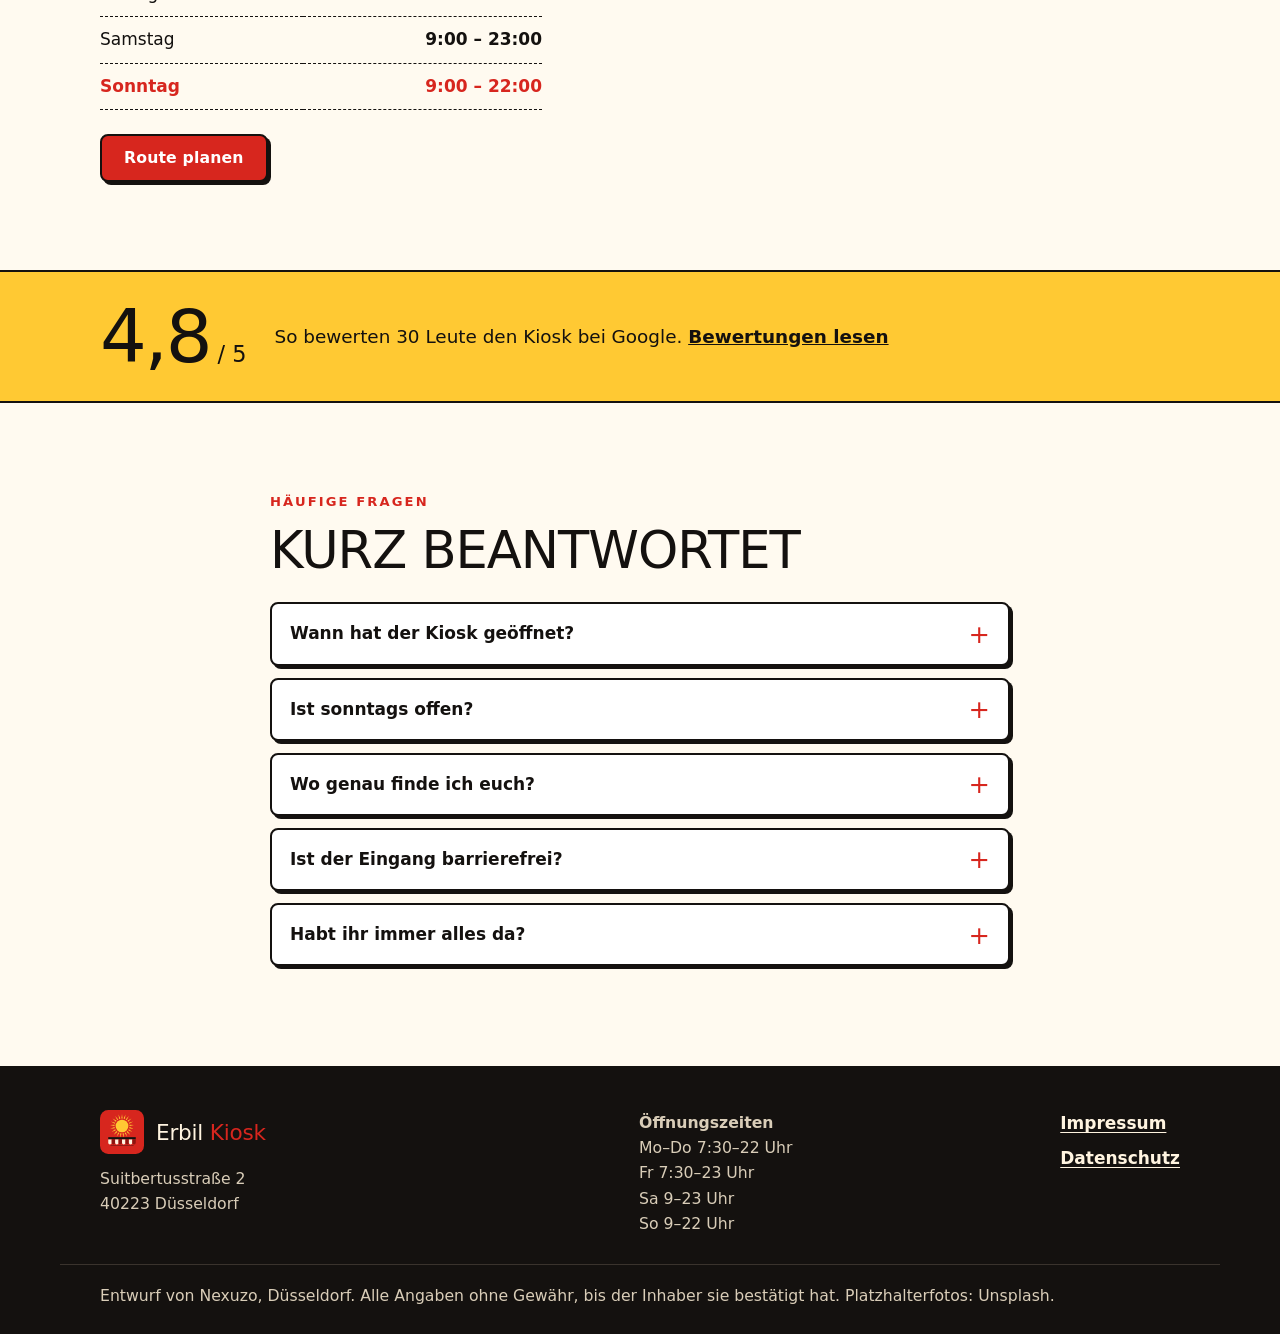
==== commit 14e50003: "Redesign: Kiosk-Look nach Vorbild guter Spaeti-Seiten, neues Logo Co-Authored-By: Claude Sonnet 5.5 " ====
--- a/index.html
+++ b/index.html
@@ -3,15 +3,16 @@
 <head>
   <meta charset="utf-8">
   <meta name="viewport" content="width=device-width, initial-scale=1.0">
-  <title>Erbil Kiosk – Büdchen in Düsseldorf-Bilk</title>
-  <meta name="description" content="Erbil Kiosk an der Suitbertusstraße 2 in Düsseldorf-Bilk: Getränke, Snacks und Süßes. Mo–Do 7:30–22, Fr 7:30–23, Sa 9–23, So 9–22 Uhr.">
-  <meta name="theme-color" content="#fbf9f6">
+  <title>Erbil Kiosk – dein Büdchen in Düsseldorf-Bilk</title>
+  <meta name="description" content="Erbil Kiosk an der Suitbertusstraße 2 in Düsseldorf-Bilk: kalte Getränke, Snacks, Süßes und Alltägliches. Jeden Tag geöffnet, bis 22 Uhr, Fr und Sa bis 23 Uhr.">
+  <meta name="theme-color" content="#d7261e">
   <meta property="og:type" content="website">
   <meta property="og:locale" content="de_DE">
   <meta property="og:title" content="Erbil Kiosk – Düsseldorf-Bilk">
-  <meta property="og:description" content="Getränke, Snacks und Süßes an der Suitbertusstraße 2. Jeden Tag geöffnet.">
+  <meta property="og:description" content="Kalte Getränke, Snacks und Süßes an der Suitbertusstraße 2. Jeden Tag geöffnet.">
+  <link rel="icon" href="assets/mark.svg" type="image/svg+xml">
   <link rel="preconnect" href="https://images.unsplash.com">
-  <link rel="stylesheet" href="style.css?v=30">
+  <link rel="stylesheet" href="style.css?v=40">
   <script type="application/ld+json">
   {
     "@context": "https://schema.org",
@@ -30,125 +31,186 @@
   </script>
 </head>
 <body>
-  <a class="skip" href="#fotos">Zu den Fotos springen</a>
-
-  <div class="page">
-    <!-- Profil: alle Infos auf einen Blick. Auf dem Desktop bleibt diese Spalte stehen, rechts scrollen die Fotos. -->
-    <aside class="profile" aria-label="Erbil Kiosk auf einen Blick">
-      <div class="profile__head">
-        <span class="avatar" aria-hidden="true">EK</span>
+  <a class="skip" href="#start">Zum Inhalt springen</a>
+
+  <!-- Laufband -->
+  <div class="ticker" aria-hidden="true">
+    <div class="ticker__track">
+      <span>Mo–Do 7:30–22 Uhr</span><span>Fr 7:30–23 Uhr</span><span>Sa 9–23 Uhr</span><span>So 9–22 Uhr</span><span>Suitbertusstraße 2, Düsseldorf-Bilk</span><span>Kalt, griffbereit, jeden Tag</span>
+      <span>Mo–Do 7:30–22 Uhr</span><span>Fr 7:30–23 Uhr</span><span>Sa 9–23 Uhr</span><span>So 9–22 Uhr</span><span>Suitbertusstraße 2, Düsseldorf-Bilk</span><span>Kalt, griffbereit, jeden Tag</span>
+    </div>
+  </div>
+
+  <header class="top">
+    <div class="wrap top__in">
+      <a class="brand" href="#start" aria-label="Erbil Kiosk, zur Startseite">
+        <img src="assets/mark.svg" alt="" width="44" height="44">
+        <span>Erbil <b>Kiosk</b></span>
+      </a>
+      <nav class="nav" aria-label="Hauptmenü">
+        <a href="#start">Start</a>
+        <a href="#sortiment">Sortiment</a>
+        <a href="#laden">Der Laden</a>
+        <a href="#standort">Standort</a>
+        <a href="#fragen">Fragen</a>
+      </nav>
+      <a class="btn btn--red top__cta" href="https://maps.google.com/maps?cid=1806438506804261972" target="_blank" rel="noopener">Route planen</a>
+    </div>
+  </header>
+
+  <main id="start">
+    <!-- Hero -->
+    <section class="hero">
+      <div class="wrap hero__in">
+        <div class="hero__text">
+          <p class="eyebrow"><img src="assets/mark.svg" alt="" width="26" height="26"> Dein Büdchen &middot; Düsseldorf-Bilk</p>
+          <h1>Erbil <span>Kiosk</span></h1>
+          <p class="hero__lead">Kalte Getränke, Snacks, Süßes und alles, was du gerade vergessen hast. Direkt an der Suitbertusstraße, sieben Tage die Woche.</p>
+          <ul class="facts">
+            <li><b>Adresse</b> Suitbertusstraße 2, 40223 Düsseldorf</li>
+            <li><b>Heute</b> <span class="status" data-status><span class="dot" aria-hidden="true"></span><span data-status-text>Öffnungszeiten siehe unten</span></span></li>
+            <li><b>Bei Google</b> 4,8 von 5 Sternen, 30 Bewertungen</li>
+            <li><b>Eingang</b> barrierefrei</li>
+          </ul>
+          <div class="hero__btns">
+            <a class="btn btn--red" href="https://maps.google.com/maps?cid=1806438506804261972" target="_blank" rel="noopener">Route planen</a>
+            <a class="btn btn--line" href="#sortiment">Zum Sortiment</a>
+          </div>
+        </div>
+        <figure class="hero__photo">
+          <!-- Platzhalterfoto von Unsplash. Vor Livegang durch echtes Foto des Ladens ersetzen (assets/photos/). -->
+          <img src="https://images.unsplash.com/photo-1629653403057-68f915377196?auto=format&fit=crop&w=1200&h=1400&q=70" alt="Beleuchteter Kiosk am Abend (Platzhalterfoto)" width="1200" height="1400" fetchpriority="high">
+          <figcaption data-status-short>Offen</figcaption>
+        </figure>
+      </div>
+    </section>
+
+    <!-- Kacheln -->
+    <section class="tiles" aria-label="Das Wichtigste auf einen Blick">
+      <div class="wrap tiles__grid">
+        <article class="tile"><span class="tile__no">7</span><h2>Tage offen</h2><p>Montag bis Sonntag, auch am Wochenende.</p></article>
+        <article class="tile tile--gold"><span class="tile__no">22</span><h2>Uhr oder später</h2><p>Abends bis 22 Uhr, freitags und samstags bis 23 Uhr.</p></article>
+        <article class="tile"><span class="tile__no">7:30</span><h2>Früh dran</h2><p>Montags bis freitags ab 7:30 Uhr, am Wochenende ab 9 Uhr.</p></article>
+        <article class="tile tile--green"><span class="tile__no">4,8</span><h2>Bei Google</h2><p>30 Bewertungen, 4,8 von 5 Sternen.</p></article>
+        <article class="tile"><span class="tile__no">Offen</span><h2>Für alle</h2><p>Der Eingang ist laut Google barrierefrei.</p></article>
+        <article class="tile tile--red"><span class="tile__no">Kalt</span><h2>Und griffbereit</h2><p>Getränke aus dem Kühlregal, direkt zum Mitnehmen.</p></article>
+      </div>
+    </section>
+
+    <!-- Sortiment -->
+    <section class="range" id="sortiment">
+      <div class="wrap">
+        <p class="kicker">Sortiment</p>
+        <h2 class="h2">Das gibt es bei uns</h2>
+        <!-- SORTIMENT PRÜFEN: bewusst allgemein gehalten. Mit dem Inhaber abstimmen und konkretisieren; nichts ohne Bestätigung ergänzen (kein Tabak, Alkohol, Paketdienst o. Ä.). -->
+        <p class="lead">Vier Dinge, die immer gehen. Das Angebot wechselt, frag im Zweifel einfach im Laden nach.</p>
+        <div class="cards">
+          <article class="card">
+            <img src="https://images.unsplash.com/photo-1674176508097-463b009c6004?auto=format&fit=crop&w=900&h=700&q=70" alt="Getränkedosen in Eis (Platzhalterfoto)" width="900" height="700" loading="lazy">
+            <div class="card__body"><span class="card__no">01</span><h3>Getränke</h3><p>Kalt aus dem Kühlregal, zum Mitnehmen.</p></div>
+          </article>
+          <article class="card">
+            <img src="https://images.unsplash.com/photo-1620663858647-89b695e62d45?auto=format&fit=crop&w=900&h=700&q=70" alt="Verschiedene Chipssorten (Platzhalterfoto)" width="900" height="700" loading="lazy">
+            <div class="card__body"><span class="card__no">02</span><h3>Snacks</h3><p>Chips und Herzhaftes für zwischendurch.</p></div>
+          </article>
+          <article class="card">
+            <img src="https://images.unsplash.com/photo-1601493701002-3223e7e1ebaf?auto=format&fit=crop&w=900&h=700&q=70" alt="Bunte Süßigkeiten (Platzhalterfoto)" width="900" height="700" loading="lazy">
+            <div class="card__body"><span class="card__no">03</span><h3>Süßes</h3><p>Bonbons, Schokolade und Naschkram.</p></div>
+          </article>
+          <article class="card">
+            <img src="https://images.unsplash.com/photo-1735599302895-b9dc6db92c1f?auto=format&fit=crop&w=900&h=700&q=70" alt="Kiosk am Abend (Platzhalterfoto)" width="900" height="700" loading="lazy">
+            <div class="card__body"><span class="card__no">04</span><h3>Alltägliches</h3><p>Das, was zu Hause plötzlich fehlt.</p></div>
+          </article>
+        </div>
+      </div>
+    </section>
+
+    <!-- Der Laden -->
+    <section class="shop" id="laden">
+      <div class="wrap">
+        <p class="kicker kicker--light">Der Laden</p>
+        <h2 class="h2 h2--light">Mitten in Bilk</h2>
+        <div class="gallery">
+          <figure class="g g--big"><img src="https://images.unsplash.com/photo-1629653403057-68f915377196?auto=format&fit=crop&w=1200&h=900&q=70" alt="Kiosk am Abend (Platzhalterfoto)" width="1200" height="900" loading="lazy"><figcaption>Suitbertusstraße 2</figcaption></figure>
+          <figure class="g"><img src="https://images.unsplash.com/photo-1674176508097-463b009c6004?auto=format&fit=crop&w=800&h=800&q=70" alt="Kalte Getränke (Platzhalterfoto)" width="800" height="800" loading="lazy"><figcaption>Kalt und griffbereit</figcaption></figure>
+          <figure class="g"><img src="https://images.unsplash.com/photo-1735599302895-b9dc6db92c1f?auto=format&fit=crop&w=800&h=800&q=70" alt="Kiosk am Abend (Platzhalterfoto)" width="800" height="800" loading="lazy"><figcaption>Auch sonntags offen</figcaption></figure>
+        </div>
+      </div>
+    </section>
+
+    <!-- Standort -->
+    <section class="where" id="standort">
+      <div class="wrap where__in">
         <div>
-          <h1>Erbil <span>Kiosk</span></h1>
-          <p class="profile__sub">Büdchen in Düsseldorf-Bilk</p>
-        </div>
-      </div>
-
-      <p class="status" data-status><span class="dot" aria-hidden="true"></span><span data-status-text>Öffnungszeiten siehe unten</span></p>
-
-      <ul class="stats">
-        <li><b>4,8</b><span>bei Google</span></li>
-        <li><b>30</b><span>Bewertungen</span></li>
-        <li><b>7</b><span>Tage offen</span></li>
-      </ul>
-
-      <p class="bio">Getränke, Snacks, Süßes und das, was du gerade vergessen hast. Suitbertusstraße 2, 40223 Düsseldorf.</p>
-
-      <nav class="actions" aria-label="Schnellzugriff">
-        <a class="btn btn--red" href="https://maps.google.com/maps?cid=1806438506804261972" target="_blank" rel="noopener">Route</a>
-        <a class="btn" href="#zeiten">Zeiten</a>
-        <a class="btn" href="#fotos">Fotos</a>
-        <a class="btn" href="#karte">Karte</a>
-      </nav>
-
-      <section class="hours" id="zeiten" aria-labelledby="zeiten-h">
-        <h2 id="zeiten-h">Öffnungszeiten</h2>
-        <table>
-          <tbody>
-            <tr data-day="1"><th scope="row">Montag</th><td>7:30 – 22:00</td></tr>
-            <tr data-day="2"><th scope="row">Dienstag</th><td>7:30 – 22:00</td></tr>
-            <tr data-day="3"><th scope="row">Mittwoch</th><td>7:30 – 22:00</td></tr>
-            <tr data-day="4"><th scope="row">Donnerstag</th><td>7:30 – 22:00</td></tr>
-            <tr data-day="5"><th scope="row">Freitag</th><td>7:30 – 23:00</td></tr>
-            <tr data-day="6"><th scope="row">Samstag</th><td>9:00 – 23:00</td></tr>
-            <tr data-day="0"><th scope="row">Sonntag</th><td>9:00 – 22:00</td></tr>
-          </tbody>
-        </table>
-        <p class="hours__note">Eingang barrierefrei</p>
-      </section>
-    </aside>
-
-    <!-- Fotos: Platzhalter von Unsplash. Vor Livegang durch echte Fotos des Ladens ersetzen (assets/photos/). -->
-    <main class="feed" id="fotos">
-      <figure class="post">
-        <img src="https://images.unsplash.com/photo-1629653403057-68f915377196?auto=format&fit=crop&w=1200&h=1500&q=70" alt="Beleuchteter Kiosk am Abend (Platzhalterfoto)" width="1200" height="1500" fetchpriority="high">
-        <figcaption>Suitbertusstraße 2, mitten in Bilk.</figcaption>
-      </figure>
-
-      <div class="note">
-        <h2>Was es gibt</h2>
-        <!-- SORTIMENT PRÜFEN: bewusst allgemein gehalten. Mit dem Inhaber abstimmen und konkretisieren; nichts ohne Bestätigung ergänzen. -->
-        <p>Kalte Getränke, Snacks, Süßes und Alltägliches. Das Angebot wechselt, frag im Zweifel einfach im Laden nach.</p>
-      </div>
-
-      <figure class="post">
-        <img src="https://images.unsplash.com/photo-1674176508097-463b009c6004?auto=format&fit=crop&w=1200&h=1500&q=70" alt="Getränkedosen in Eis (Platzhalterfoto)" width="1200" height="1500" loading="lazy">
-        <figcaption>Getränke, kalt zum Mitnehmen.</figcaption>
-      </figure>
-
-      <div class="pair">
-        <figure class="post">
-          <img src="https://images.unsplash.com/photo-1620663858647-89b695e62d45?auto=format&fit=crop&w=800&h=1000&q=70" alt="Verschiedene Chipssorten (Platzhalterfoto)" width="800" height="1000" loading="lazy">
-          <figcaption>Snacks</figcaption>
-        </figure>
-        <figure class="post">
-          <img src="https://images.unsplash.com/photo-1601493701002-3223e7e1ebaf?auto=format&fit=crop&w=800&h=1000&q=70" alt="Bunte Süßigkeiten (Platzhalterfoto)" width="800" height="1000" loading="lazy">
-          <figcaption>Süßes</figcaption>
-        </figure>
-      </div>
-
-      <div class="note">
-        <h2>Von früh bis spät</h2>
-        <p>Montags bis freitags ab 7:30 Uhr, am Wochenende ab 9 Uhr. Abends bis 22 Uhr, freitags und samstags bis 23 Uhr.</p>
-      </div>
-
-      <figure class="post">
-        <img src="https://images.unsplash.com/photo-1735599302895-b9dc6db92c1f?auto=format&fit=crop&w=1200&h=1500&q=70" alt="Kiosk am Abend (Platzhalterfoto)" width="1200" height="1500" loading="lazy">
-        <figcaption>Auch sonntags offen, von 9 bis 22 Uhr.</figcaption>
-      </figure>
-
-      <div class="note">
-        <!-- PAKETE PRÜFEN: Paketannahme ist eine Annahme für die Probewebsite. Mit dem Inhaber klären, ob und für welchen Dienst. Anbieter erst nach Bestätigung nennen. -->
-        <h2>Pakete</h2>
-        <p>Pakete und Retouren kannst du während der Öffnungszeiten abgeben und abholen. Welche Paketdienste angenommen werden, erfährst du im Laden.</p>
-      </div>
-
-      <div class="note note--rating">
-        <p class="note__big">4,8 <span>von 5</span></p>
-        <p>So bewerten 30 Leute den Kiosk bei Google. <a href="https://maps.google.com/maps?cid=1806438506804261972" target="_blank" rel="noopener">Bewertungen lesen</a></p>
-      </div>
-
-      <section class="find" id="karte" aria-labelledby="karte-h">
-        <h2 id="karte-h">So findest du uns</h2>
-        <p class="find__addr">Suitbertusstraße 2, 40223 Düsseldorf</p>
-        <div class="map">
+          <p class="kicker">So findest du uns</p>
+          <h2 class="h2">Suitbertusstraße 2</h2>
+          <p class="lead">40223 Düsseldorf, im Stadtteil Bilk. Der Eingang ist barrierefrei.</p>
+          <div class="hours" id="zeiten">
+            <h3>Öffnungszeiten</h3>
+            <table>
+              <tbody>
+                <tr data-day="1"><th scope="row">Montag</th><td>7:30 – 22:00</td></tr>
+                <tr data-day="2"><th scope="row">Dienstag</th><td>7:30 – 22:00</td></tr>
+                <tr data-day="3"><th scope="row">Mittwoch</th><td>7:30 – 22:00</td></tr>
+                <tr data-day="4"><th scope="row">Donnerstag</th><td>7:30 – 22:00</td></tr>
+                <tr data-day="5"><th scope="row">Freitag</th><td>7:30 – 23:00</td></tr>
+                <tr data-day="6"><th scope="row">Samstag</th><td>9:00 – 23:00</td></tr>
+                <tr data-day="0"><th scope="row">Sonntag</th><td>9:00 – 22:00</td></tr>
+              </tbody>
+            </table>
+          </div>
+          <a class="btn btn--red" href="https://maps.google.com/maps?cid=1806438506804261972" target="_blank" rel="noopener">Route planen</a>
+        </div>
+        <div class="map" aria-label="Karte">
           <div class="map__consent">
             <p>Die Karte wird erst nach deinem Klick geladen. Dabei werden Daten (u. a. deine IP-Adresse) an Google übertragen, auch in die USA. Mehr dazu in der <a href="datenschutz.html">Datenschutzerklärung</a>.</p>
             <div class="map__btns">
               <button class="btn btn--red" type="button" data-load-map="Erbil Kiosk, Suitbertusstraße 2, 40223 Düsseldorf">Karte laden</button>
-              <a class="btn" href="https://maps.google.com/maps?cid=1806438506804261972" target="_blank" rel="noopener">In Google Maps öffnen</a>
+              <a class="btn btn--line" href="https://maps.google.com/maps?cid=1806438506804261972" target="_blank" rel="noopener">In Google Maps öffnen</a>
             </div>
           </div>
         </div>
-      </section>
-
-      <footer class="footer">
-        <nav aria-label="Rechtliches"><a href="impressum.html">Impressum</a><a href="datenschutz.html">Datenschutz</a></nav>
-        <!-- PROBE-HINWEIS: entfernen, sobald der Kunde die Seite übernimmt -->
-        <p>Entwurf von Nexuzo, Düsseldorf. Alle Angaben ohne Gewähr, bis der Inhaber sie bestätigt hat. Platzhalterfotos: Unsplash.</p>
-      </footer>
-    </main>
-  </div>
-
-  <script src="script.js?v=30"></script>
+      </div>
+    </section>
+
+    <!-- Bewertung -->
+    <section class="rating">
+      <div class="wrap rating__in">
+        <p class="rating__big">4,8<span> / 5</span></p>
+        <p>So bewerten 30 Leute den Kiosk bei Google. <a href="https://maps.google.com/maps?cid=1806438506804261972" target="_blank" rel="noopener">Bewertungen lesen</a></p>
+      </div>
+    </section>
+
+    <!-- Fragen -->
+    <section class="faq" id="fragen">
+      <div class="wrap faq__in">
+        <p class="kicker">Häufige Fragen</p>
+        <h2 class="h2">Kurz beantwortet</h2>
+        <details><summary>Wann hat der Kiosk geöffnet?</summary><p>Montag bis Donnerstag 7:30 bis 22 Uhr, Freitag 7:30 bis 23 Uhr, Samstag 9 bis 23 Uhr, Sonntag 9 bis 22 Uhr.</p></details>
+        <details><summary>Ist sonntags offen?</summary><p>Ja, sonntags von 9 bis 22 Uhr. Der Kiosk ist an allen sieben Tagen der Woche geöffnet.</p></details>
+        <details><summary>Wo genau finde ich euch?</summary><p>Suitbertusstraße 2, 40223 Düsseldorf, im Stadtteil Bilk. Über den Button „Route planen“ startet die Navigation direkt in Google Maps.</p></details>
+        <details><summary>Ist der Eingang barrierefrei?</summary><p>Laut Google-Profil ja, der Eingang ist rollstuhlgeeignet.</p></details>
+        <details><summary>Habt ihr immer alles da?</summary><p>Das Angebot wechselt. Wenn du etwas Bestimmtes suchst, frag einfach im Laden nach.</p></details>
+      </div>
+    </section>
+  </main>
+
+  <footer class="foot">
+    <div class="wrap foot__in">
+      <div>
+        <a class="brand brand--foot" href="#start"><img src="assets/mark.svg" alt="" width="44" height="44"><span>Erbil <b>Kiosk</b></span></a>
+        <p>Suitbertusstraße 2<br>40223 Düsseldorf</p>
+      </div>
+      <div>
+        <p><b>Öffnungszeiten</b></p>
+        <p>Mo–Do 7:30–22 Uhr<br>Fr 7:30–23 Uhr<br>Sa 9–23 Uhr<br>So 9–22 Uhr</p>
+      </div>
+      <nav aria-label="Rechtliches"><a href="impressum.html">Impressum</a><a href="datenschutz.html">Datenschutz</a></nav>
+    </div>
+    <!-- PROBE-HINWEIS: entfernen, sobald der Kunde die Seite übernimmt -->
+    <p class="foot__note wrap">Entwurf von Nexuzo, Düsseldorf. Alle Angaben ohne Gewähr, bis der Inhaber sie bestätigt hat. Platzhalterfotos: Unsplash.</p>
+  </footer>
+
+  <script src="script.js?v=40"></script>
 </body>
 </html>
--- a/style.css
+++ b/style.css
@@ -1,129 +1,195 @@
-/* Erbil Kiosk – ruhig, fotolastig, Rot nur als Akzent */
+/* Erbil Kiosk – Büdchen-Look: kräftig, hell, Rot, Gold, Grün. Aufbau nach dem Muster guter Späti-Seiten. */
 :root {
-  --bg: #fbf9f6;
-  --ink: #1c1917;
-  --muted: #6f6863;
-  --line: #e6e0da;
-  --red: #b8231b;
-  --red-dark: #96190f;
-  --red-tint: #f7e9e7;
-  --green: #2f8f4e;
-  --radius: 6px;
-  --font: system-ui, -apple-system, "Segoe UI", Roboto, "Helvetica Neue", Arial, sans-serif;
+  --cream: #fff4e0;
+  --paper: #fffaf0;
+  --ink: #14110f;
+  --muted: #6a625b;
+  --line: #e8dcc6;
+  --red: #d7261e;
+  --red-dark: #a81a13;
+  --gold: #ffc933;
+  --green: #1f8a4c;
+  --radius: 8px;
+  --font: "Segoe UI", system-ui, -apple-system, Roboto, "Helvetica Neue", Arial, sans-serif;
+  --display: "Arial Black", "Segoe UI Black", Impact, system-ui, sans-serif;
   --gut: clamp(18px, 4vw, 40px);
 }
 *, *::before, *::after { box-sizing: border-box; }
-html { scroll-behavior: smooth; }
+html { scroll-behavior: smooth; scroll-padding-top: 84px; }
 html, body { overflow-x: clip; }
-body { margin: 0; background: var(--bg); color: var(--ink); font-family: var(--font); font-size: 1.0625rem; line-height: 1.6; -webkit-font-smoothing: antialiased; }
+body { margin: 0; background: var(--paper); color: var(--ink); font-family: var(--font); font-size: 1.0625rem; line-height: 1.6; -webkit-font-smoothing: antialiased; }
 img { display: block; max-width: 100%; height: auto; }
 a { color: inherit; }
-h1, h2 { margin: 0; font-weight: 650; letter-spacing: -.02em; line-height: 1.15; }
+h1, h2, h3 { margin: 0; line-height: 1.08; }
 p { margin: 0; }
 ul { margin: 0; padding: 0; list-style: none; }
-:focus-visible { outline: 2px solid var(--red); outline-offset: 3px; }
-.skip { position: absolute; left: -999px; top: 0; background: var(--red); color: #fff; padding: 10px 16px; z-index: 100; }
+:focus-visible { outline: 3px solid var(--ink); outline-offset: 3px; }
+.skip { position: absolute; left: -999px; top: 0; background: var(--ink); color: #fff; padding: 10px 16px; z-index: 100; }
 .skip:focus { left: 0; }
+.wrap { max-width: 1160px; margin: 0 auto; padding: 0 var(--gut); }
 
-/* Buttons: schlicht, dünne Linie */
-.btn { display: inline-flex; align-items: center; justify-content: center; min-height: 44px; padding: 10px 18px; border: 1px solid var(--line); border-radius: var(--radius); background: #fff; color: var(--ink); font: 600 .95rem var(--font); text-decoration: none; cursor: pointer; transition: border-color .2s, color .2s, background .2s; }
-.btn:hover { border-color: var(--ink); }
-.btn--red { background: var(--red); border-color: var(--red); color: #fff; }
-.btn--red:hover { background: var(--red-dark); border-color: var(--red-dark); }
+/* Buttons */
+.btn { display: inline-flex; align-items: center; justify-content: center; min-height: 48px; padding: 12px 22px; border: 2px solid var(--ink); border-radius: var(--radius); background: var(--ink); color: #fff; font: 800 .98rem var(--font); letter-spacing: .01em; text-decoration: none; cursor: pointer; transition: transform .15s, box-shadow .15s, background .15s; box-shadow: 3px 3px 0 var(--ink); }
+.btn:hover { transform: translate(-1px, -1px); box-shadow: 5px 5px 0 var(--ink); }
+.btn--red { background: var(--red); color: #fff; }
+.btn--red:hover { background: var(--red-dark); }
+.btn--line { background: #fff; color: var(--ink); }
 
-/* Seitenaufbau: links Profil, rechts Fotos */
-.page { max-width: 1120px; margin: 0 auto; padding: 0 var(--gut); display: grid; grid-template-columns: 360px minmax(0, 1fr); gap: clamp(40px, 6vw, 88px); align-items: start; }
+/* Laufband */
+.ticker { background: var(--ink); color: var(--gold); overflow: hidden; font: 800 .8rem var(--font); letter-spacing: .14em; text-transform: uppercase; white-space: nowrap; }
+.ticker__track { display: inline-flex; gap: 0; padding: 9px 0; animation: run 38s linear infinite; }
+.ticker__track span { padding: 0 26px; position: relative; }
+.ticker__track span::after { content: ""; position: absolute; right: -3px; top: 50%; width: 6px; height: 6px; margin-top: -3px; background: var(--red); transform: rotate(45deg); }
+@keyframes run { to { transform: translateX(-50%); } }
 
-/* Profil */
-.profile { padding: 48px 0; }
-.profile__head { display: flex; align-items: center; gap: 16px; margin-bottom: 20px; }
-.avatar { width: 64px; height: 64px; border-radius: 50%; background: var(--red); color: #fff; display: grid; place-items: center; font-weight: 700; font-size: 1.15rem; letter-spacing: .02em; flex: none; }
-.profile h1 { font-size: 1.75rem; }
-.profile h1 span { color: var(--red); }
-.profile__sub { color: var(--muted); font-size: .95rem; }
+/* Kopf */
+.top { position: sticky; top: 0; z-index: 50; background: var(--paper); border-bottom: 2px solid var(--ink); }
+.top__in { display: flex; align-items: center; gap: 22px; min-height: 70px; }
+.brand { display: inline-flex; align-items: center; gap: 12px; text-decoration: none; font: 400 1.35rem var(--display); letter-spacing: -.01em; }
+.brand b { color: var(--red); font-weight: 400; }
+.nav { display: flex; gap: 6px; margin-left: auto; }
+.nav a { text-decoration: none; font-weight: 700; padding: 8px 12px; border-radius: var(--radius); }
+.nav a:hover { background: var(--gold); }
+.top__cta { min-height: 42px; padding: 8px 16px; }
 
-.status { display: inline-flex; align-items: center; gap: 9px; font-weight: 600; font-size: .95rem; margin-bottom: 22px; }
-.dot { width: 8px; height: 8px; border-radius: 50%; background: #b5ada7; flex: none; }
-.is-open .dot { background: var(--green); box-shadow: 0 0 0 4px rgba(47, 143, 78, .15); }
-.is-closed .dot { background: var(--red); box-shadow: 0 0 0 4px rgba(184, 35, 27, .12); }
+/* Hero */
+.hero { background: var(--cream); border-bottom: 2px solid var(--ink); }
+.hero__in { display: grid; grid-template-columns: minmax(0, 1.05fr) minmax(0, .95fr); gap: clamp(28px, 5vw, 72px); align-items: center; padding-top: clamp(32px, 6vw, 72px); padding-bottom: clamp(32px, 6vw, 72px); }
+.eyebrow { display: inline-flex; align-items: center; gap: 10px; padding: 6px 14px 6px 8px; border: 2px solid var(--ink); border-radius: 999px; background: #fff; font-weight: 800; font-size: .85rem; letter-spacing: .06em; text-transform: uppercase; margin-bottom: 18px; }
+.hero h1 { font: 400 clamp(3rem, 8vw, 5.6rem) var(--display); letter-spacing: -.03em; text-transform: uppercase; }
+.hero h1 span { color: var(--red); }
+.hero__lead { font-size: 1.2rem; max-width: 30em; margin: 16px 0 22px; }
+.facts { display: grid; gap: 8px; margin-bottom: 26px; max-width: 34em; }
+.facts li { display: grid; grid-template-columns: 6.2em 1fr; gap: 10px; align-items: baseline; padding-bottom: 8px; border-bottom: 1px dashed var(--ink); }
+.facts b { font-size: .78rem; letter-spacing: .1em; text-transform: uppercase; }
+.status { display: inline-flex; align-items: center; gap: 9px; font-weight: 700; }
+.dot { width: 10px; height: 10px; border-radius: 50%; background: #b5ada7; flex: none; }
+.is-open .dot { background: var(--green); box-shadow: 0 0 0 4px rgba(31, 138, 76, .2); }
+.is-closed .dot { background: var(--red); box-shadow: 0 0 0 4px rgba(215, 38, 30, .18); }
+.hero__btns { display: flex; flex-wrap: wrap; gap: 12px; }
+.hero__photo { margin: 0; position: relative; }
+.hero__photo img { width: 100%; aspect-ratio: 6 / 7; object-fit: cover; border: 2px solid var(--ink); border-radius: var(--radius); box-shadow: 8px 8px 0 var(--red); background: #e9e3dd; }
+.hero__photo figcaption { position: absolute; left: 14px; bottom: 14px; background: var(--gold); color: var(--ink); border: 2px solid var(--ink); border-radius: 999px; padding: 6px 14px; font-weight: 800; font-size: .88rem; }
 
-.stats { display: grid; grid-template-columns: repeat(3, 1fr); border-top: 1px solid var(--line); border-bottom: 1px solid var(--line); padding: 14px 0; margin-bottom: 20px; }
-.stats li { display: flex; flex-direction: column; }
-.stats b { font-size: 1.3rem; font-weight: 650; line-height: 1.2; }
-.stats span { color: var(--muted); font-size: .85rem; }
+/* Kacheln */
+.tiles { padding: clamp(36px, 6vw, 72px) 0; }
+.tiles__grid { display: grid; grid-template-columns: repeat(3, 1fr); gap: 16px; }
+.tile { background: #fff; border: 2px solid var(--ink); border-radius: var(--radius); padding: 22px 22px 24px; box-shadow: 4px 4px 0 var(--ink); }
+.tile__no { display: block; font: 400 2.6rem var(--display); letter-spacing: -.03em; line-height: 1; margin-bottom: 10px; }
+.tile h2 { font-size: 1.15rem; margin-bottom: 4px; }
+.tile p { color: var(--muted); font-size: .98rem; }
+.tile--gold { background: var(--gold); }
+.tile--gold p { color: var(--ink); }
+.tile--green { background: var(--green); color: #fff; }
+.tile--green p { color: #eaf6ee; }
+.tile--red { background: var(--red); color: #fff; }
+.tile--red p { color: #ffe9e6; }
 
-.bio { margin-bottom: 20px; }
-.actions { display: grid; grid-template-columns: repeat(4, auto); gap: 8px; margin-bottom: 36px; }
-.actions .btn { padding-inline: 10px; }
+/* Überschriften */
+.kicker { font-weight: 800; font-size: .82rem; letter-spacing: .16em; text-transform: uppercase; color: var(--red); margin-bottom: 8px; }
+.kicker--light { color: var(--gold); }
+.h2 { font: 400 clamp(2rem, 5vw, 3.2rem) var(--display); letter-spacing: -.02em; text-transform: uppercase; }
+.h2--light { color: var(--cream); }
+.lead { font-size: 1.15rem; max-width: 34em; margin-top: 12px; }
 
-.hours h2 { font-size: 1.05rem; margin-bottom: 8px; }
-.hours table { width: 100%; border-collapse: collapse; font-size: .98rem; }
-.hours th, .hours td { padding: 7px 0; border-bottom: 1px solid var(--line); }
-.hours th { text-align: left; font-weight: 400; }
-.hours td { text-align: right; font-variant-numeric: tabular-nums; }
-.hours tr.is-today th, .hours tr.is-today td { color: var(--red); font-weight: 650; }
-.hours__note { color: var(--muted); font-size: .9rem; margin-top: 12px; }
+/* Sortiment */
+.range { padding: clamp(40px, 7vw, 88px) 0; background: var(--cream); border-top: 2px solid var(--ink); border-bottom: 2px solid var(--ink); }
+.cards { display: grid; grid-template-columns: repeat(4, 1fr); gap: 18px; margin-top: 32px; }
+.card { background: #fff; border: 2px solid var(--ink); border-radius: var(--radius); overflow: hidden; box-shadow: 4px 4px 0 var(--ink); }
+.card img { width: 100%; aspect-ratio: 9 / 7; object-fit: cover; border-bottom: 2px solid var(--ink); background: #e9e3dd; }
+.card__body { padding: 16px 18px 20px; position: relative; }
+.card__no { position: absolute; right: 16px; top: 12px; font: 400 1.6rem var(--display); color: var(--gold); -webkit-text-stroke: 1.5px var(--ink); }
+.card h3 { font: 400 1.35rem var(--display); margin-bottom: 4px; }
+.card p { color: var(--muted); font-size: .98rem; }
 
-/* Fotos */
-.feed { padding: 48px 0 40px; display: flex; flex-direction: column; gap: 40px; max-width: 620px; }
-.post { margin: 0; }
-.post img { width: 100%; aspect-ratio: 4 / 5; object-fit: cover; border-radius: var(--radius); background: #e9e3dd; }
-.post figcaption { margin-top: 10px; color: var(--muted); font-size: .95rem; }
-.pair { display: grid; grid-template-columns: 1fr 1fr; gap: 12px; }
+/* Der Laden */
+.shop { background: var(--ink); padding: clamp(40px, 7vw, 88px) 0; }
+.gallery { display: grid; grid-template-columns: 1.4fr 1fr 1fr; gap: 16px; margin-top: 30px; }
+.g { margin: 0; position: relative; }
+.g img { width: 100%; height: 100%; min-height: 260px; object-fit: cover; border: 2px solid var(--cream); border-radius: var(--radius); background: #2b2622; }
+.g figcaption { position: absolute; left: 12px; bottom: 12px; background: var(--cream); color: var(--ink); border-radius: 999px; padding: 4px 12px; font-weight: 800; font-size: .82rem; }
 
-.note { padding: 4px 0; max-width: 34em; }
-.note h2 { font-size: 1.4rem; margin-bottom: 8px; }
-.note--rating { border-left: 3px solid var(--red); padding-left: 18px; }
-.note__big { font-size: 2.6rem; font-weight: 650; letter-spacing: -.03em; line-height: 1; margin-bottom: 8px; }
-.note__big span { font-size: 1.1rem; color: var(--muted); font-weight: 500; letter-spacing: 0; }
-.note a, .map a { color: var(--red); font-weight: 600; text-underline-offset: 3px; }
+/* Standort */
+.where { padding: clamp(40px, 7vw, 88px) 0; }
+.where__in { display: grid; grid-template-columns: 1fr 1fr; gap: clamp(28px, 5vw, 64px); align-items: start; }
+.hours { margin: 22px 0 24px; max-width: 26em; }
+.hours h3 { font-size: 1.05rem; text-transform: uppercase; letter-spacing: .08em; margin-bottom: 6px; }
+.hours table { width: 100%; border-collapse: collapse; }
+.hours th, .hours td { padding: 9px 0; border-bottom: 1px dashed var(--ink); }
+.hours th { text-align: left; font-weight: 500; }
+.hours td { text-align: right; font-variant-numeric: tabular-nums; font-weight: 600; }
+.hours tr.is-today th, .hours tr.is-today td { color: var(--red); font-weight: 800; }
+.map { border: 2px solid var(--ink); border-radius: var(--radius); overflow: hidden; background: #fff; box-shadow: 6px 6px 0 var(--gold); min-height: 320px; display: grid; }
+.map iframe { display: block; width: 100%; height: 100%; min-height: 380px; border: 0; }
+.map__consent { padding: 26px; align-self: center; }
+.map__consent p { color: var(--muted); font-size: .96rem; margin-bottom: 16px; }
+.map__consent a { color: var(--red); font-weight: 700; }
+.map__btns { display: flex; flex-wrap: wrap; gap: 10px; }
 
-.find h2 { font-size: 1.4rem; margin-bottom: 6px; }
-.find__addr { margin-bottom: 16px; }
-.map { border: 1px solid var(--line); border-radius: var(--radius); overflow: hidden; background: #fff; }
-.map iframe { display: block; width: 100%; height: 380px; border: 0; }
-.map__consent { padding: 22px; }
-.map__consent p { color: var(--muted); font-size: .95rem; margin-bottom: 16px; }
-.map__btns { display: flex; flex-wrap: wrap; gap: 8px; }
+/* Bewertung */
+.rating { background: var(--gold); border-top: 2px solid var(--ink); border-bottom: 2px solid var(--ink); padding: 28px 0; }
+.rating__in { display: flex; flex-wrap: wrap; align-items: center; gap: 12px 28px; font-size: 1.15rem; }
+.rating__big { font: 400 clamp(3rem, 8vw, 4.6rem) var(--display); letter-spacing: -.03em; line-height: 1; }
+.rating__big span { font-size: 1.4rem; letter-spacing: 0; }
+.rating a { font-weight: 800; }
 
-.footer { border-top: 1px solid var(--line); padding-top: 22px; color: var(--muted); font-size: .85rem; }
-.footer nav { display: flex; gap: 18px; margin-bottom: 8px; }
-.footer nav a { color: var(--ink); font-weight: 600; font-size: .95rem; text-underline-offset: 3px; }
+/* Fragen */
+.faq { padding: clamp(40px, 7vw, 88px) 0; }
+.faq__in { max-width: 820px; }
+.faq .h2 { margin-bottom: 22px; }
+details { border: 2px solid var(--ink); border-radius: var(--radius); background: #fff; margin-bottom: 12px; box-shadow: 3px 3px 0 var(--ink); }
+summary { cursor: pointer; font-weight: 800; padding: 16px 52px 16px 18px; position: relative; list-style: none; }
+summary::-webkit-details-marker { display: none; }
+summary::after { content: "+"; position: absolute; right: 18px; top: 50%; transform: translateY(-50%); font: 400 1.6rem var(--display); color: var(--red); }
+details[open] summary::after { content: "–"; }
+details p { padding: 0 18px 18px; color: var(--muted); }
+
+/* Fuß */
+.foot { background: var(--ink); color: var(--cream); padding: 44px 0 26px; }
+.foot__in { display: grid; grid-template-columns: 1.3fr 1fr auto; gap: 28px; align-items: start; }
+.brand--foot { color: var(--cream); margin-bottom: 12px; }
+.foot p { color: #d9cdb8; font-size: .98rem; }
+.foot nav { display: flex; flex-direction: column; gap: 8px; }
+.foot nav a { font-weight: 700; text-underline-offset: 3px; }
+.foot__note { margin-top: 28px; padding-top: 18px; border-top: 1px solid #3a332d; font-size: .82rem; color: #a99d89; }
 
 /* Rechtliche Seiten */
 .legalbar { max-width: 760px; margin: 0 auto; padding: 24px var(--gut) 0; display: flex; justify-content: space-between; align-items: center; gap: 16px; }
-.legalbar a.brand { text-decoration: none; font-weight: 650; font-size: 1.2rem; }
+.legalbar a.brand { text-decoration: none; font: 400 1.25rem var(--display); }
 .legalbar a.brand span { color: var(--red); }
 .legal { max-width: 760px; margin: 0 auto; padding: 40px var(--gut) 64px; }
-.legal h1 { font-size: 2.2rem; margin-bottom: 24px; }
+.legal h1 { font: 400 2.2rem var(--display); margin-bottom: 24px; }
 .legal h2 { font-size: 1.15rem; margin: 30px 0 8px; }
 .legal p { margin-bottom: 1em; }
 .legal mark { background: #ffe66b; color: var(--ink); padding: 0 3px; border-radius: 3px; }
 .legal a { color: var(--red); }
 .legal-foot { max-width: 760px; margin: 0 auto; padding: 0 var(--gut) 40px; }
 
-/* Desktop: Profil bleibt stehen, wenn genug Höhe da ist */
-@media (min-width: 961px) and (min-height: 820px) {
-  .profile { position: sticky; top: 0; }
+/* Responsive */
+@media (max-width: 1000px) {
+  .cards { grid-template-columns: repeat(2, 1fr); }
+  .tiles__grid { grid-template-columns: repeat(2, 1fr); }
+  .where__in { grid-template-columns: 1fr; }
 }
-@media (max-width: 960px) {
-  .page { grid-template-columns: 1fr; gap: 0; max-width: 620px; }
-  .profile { padding: 28px 0 8px; }
-  .feed { padding-top: 32px; }
+@media (max-width: 860px) {
+  .nav { display: none; }
+  .top__cta { margin-left: auto; }
+  .hero__in { grid-template-columns: 1fr; }
+  .hero__photo { order: -1; }
+  .hero__photo img { aspect-ratio: 4 / 3; box-shadow: 5px 5px 0 var(--red); }
+  .gallery { grid-template-columns: 1fr 1fr; }
+  .g--big { grid-column: 1 / -1; }
+  .foot__in { grid-template-columns: 1fr; }
 }
-@media (max-width: 620px) {
-  .page { padding: 0; }
-  .profile, .note, .find, .footer { padding-left: 18px; padding-right: 18px; }
-  .note--rating { margin-left: 18px; padding-left: 16px; }
-  .post figcaption { padding: 0 18px; }
-  .post img { border-radius: 0; }
-  .pair { gap: 4px; }
-  .actions { grid-template-columns: repeat(4, 1fr); }
-  .actions .btn { padding-inline: 6px; font-size: .9rem; }
-  .feed { gap: 32px; }
-  .footer { padding-bottom: 28px; }
+@media (max-width: 560px) {
+  .cards { grid-template-columns: 1fr; }
+  .tiles__grid { grid-template-columns: 1fr; }
+  .gallery { grid-template-columns: 1fr; }
+  .facts li { grid-template-columns: 1fr; gap: 2px; }
+  .brand { font-size: 1.15rem; }
 }
 @media (prefers-reduced-motion: reduce) {
   html { scroll-behavior: auto; }
+  .ticker__track { animation: none; }
   .btn { transition: none; }
 }
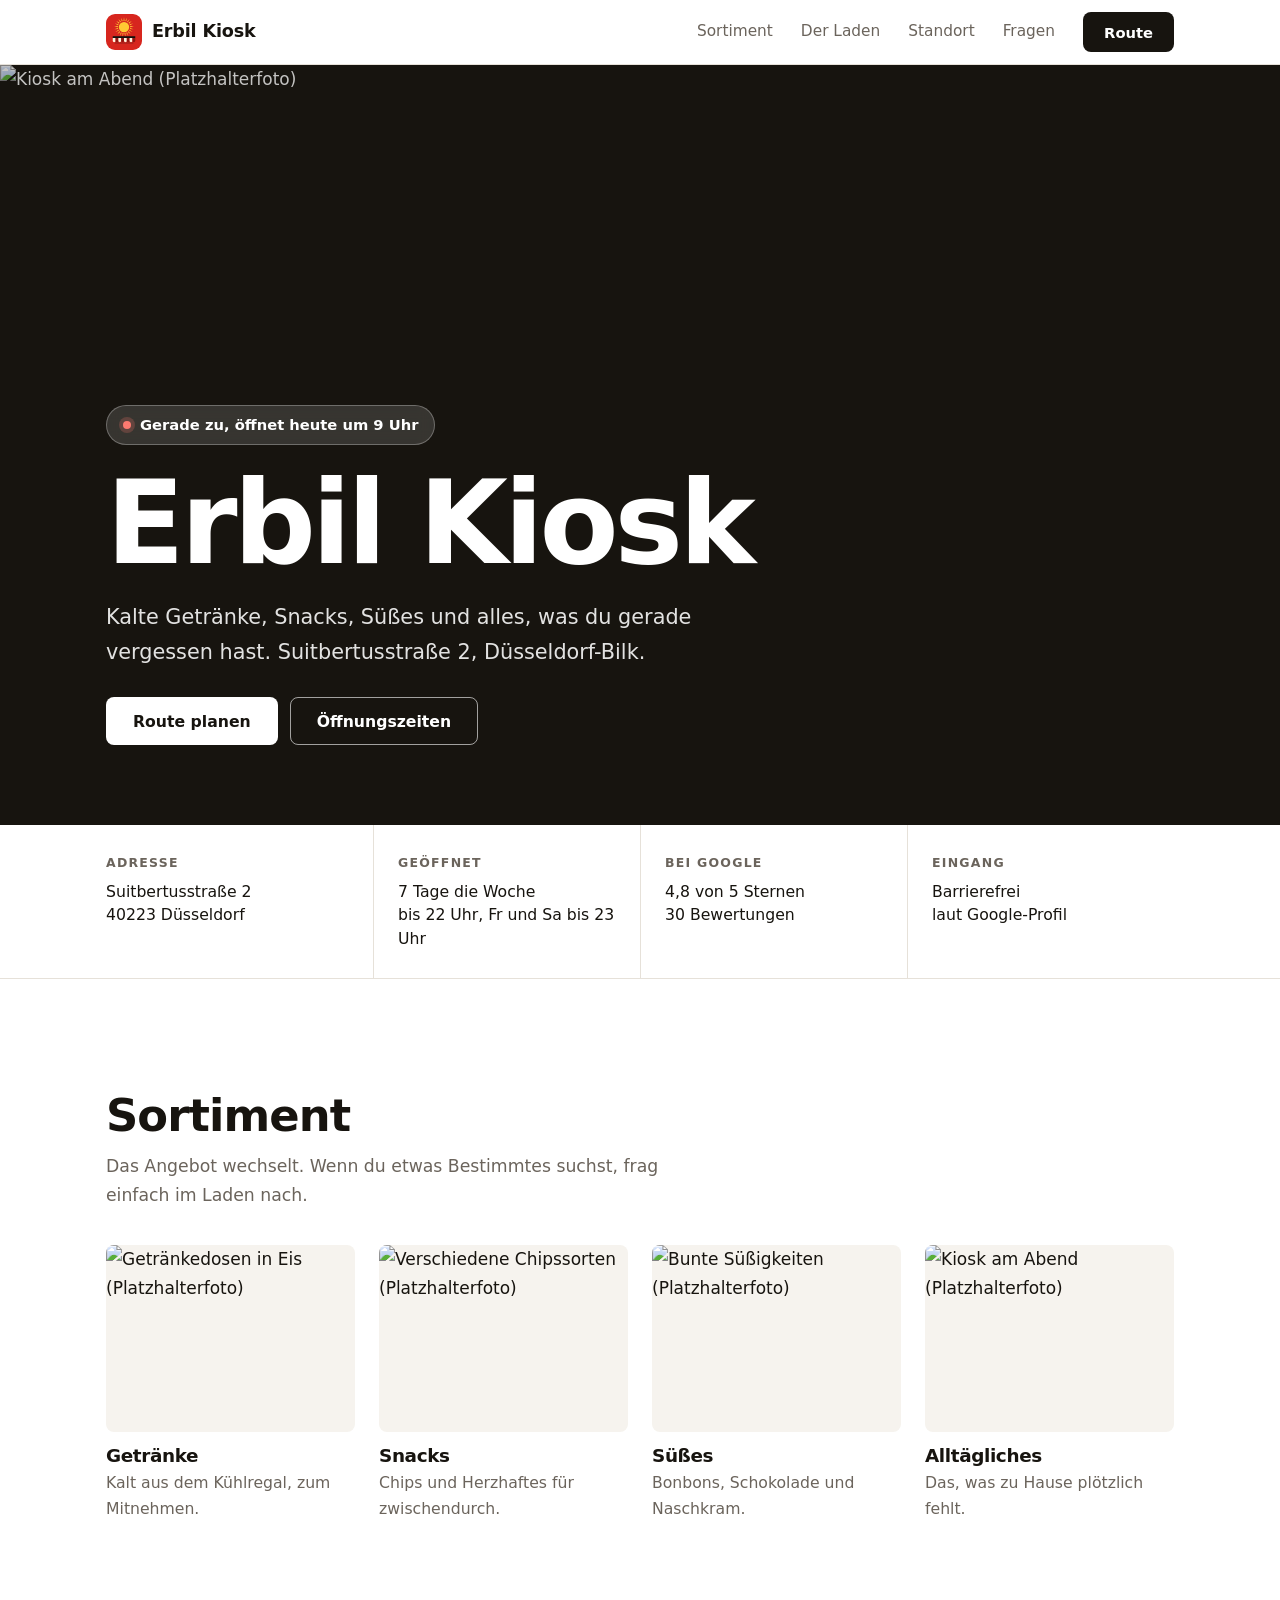
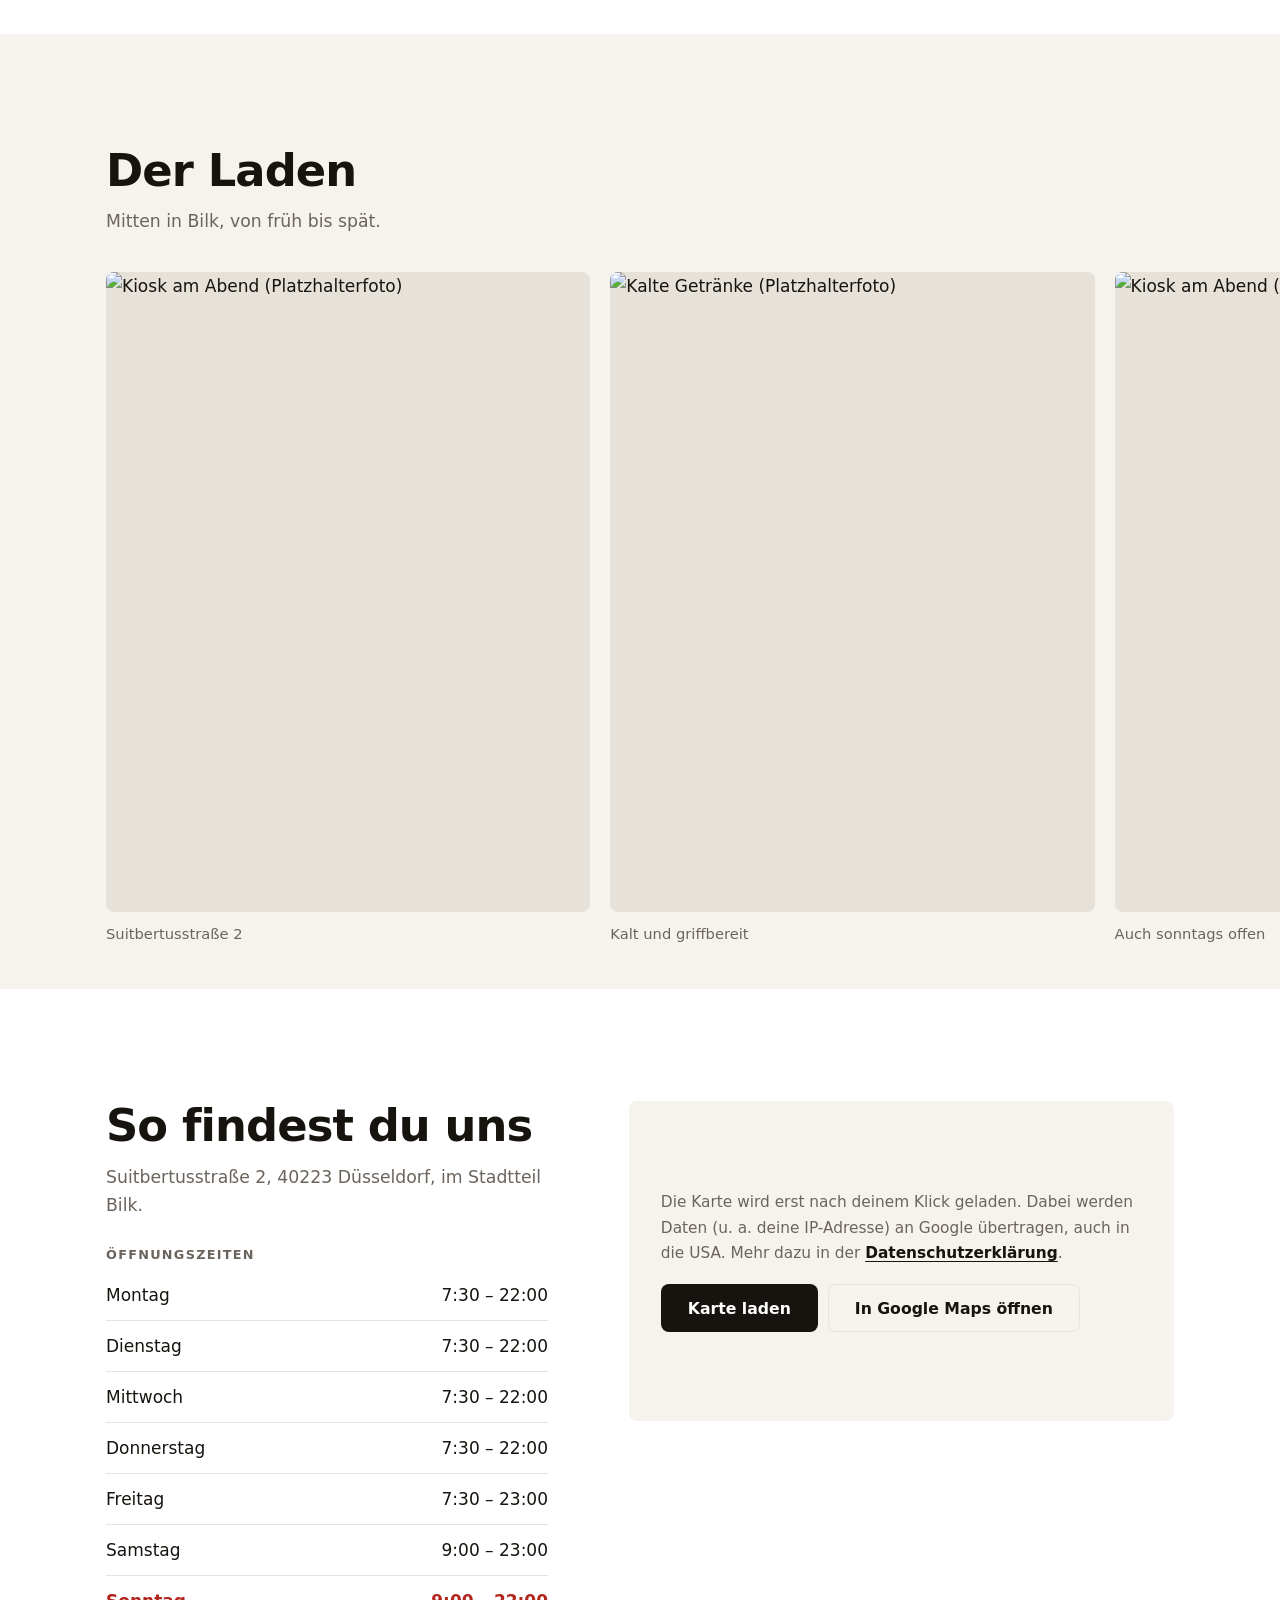
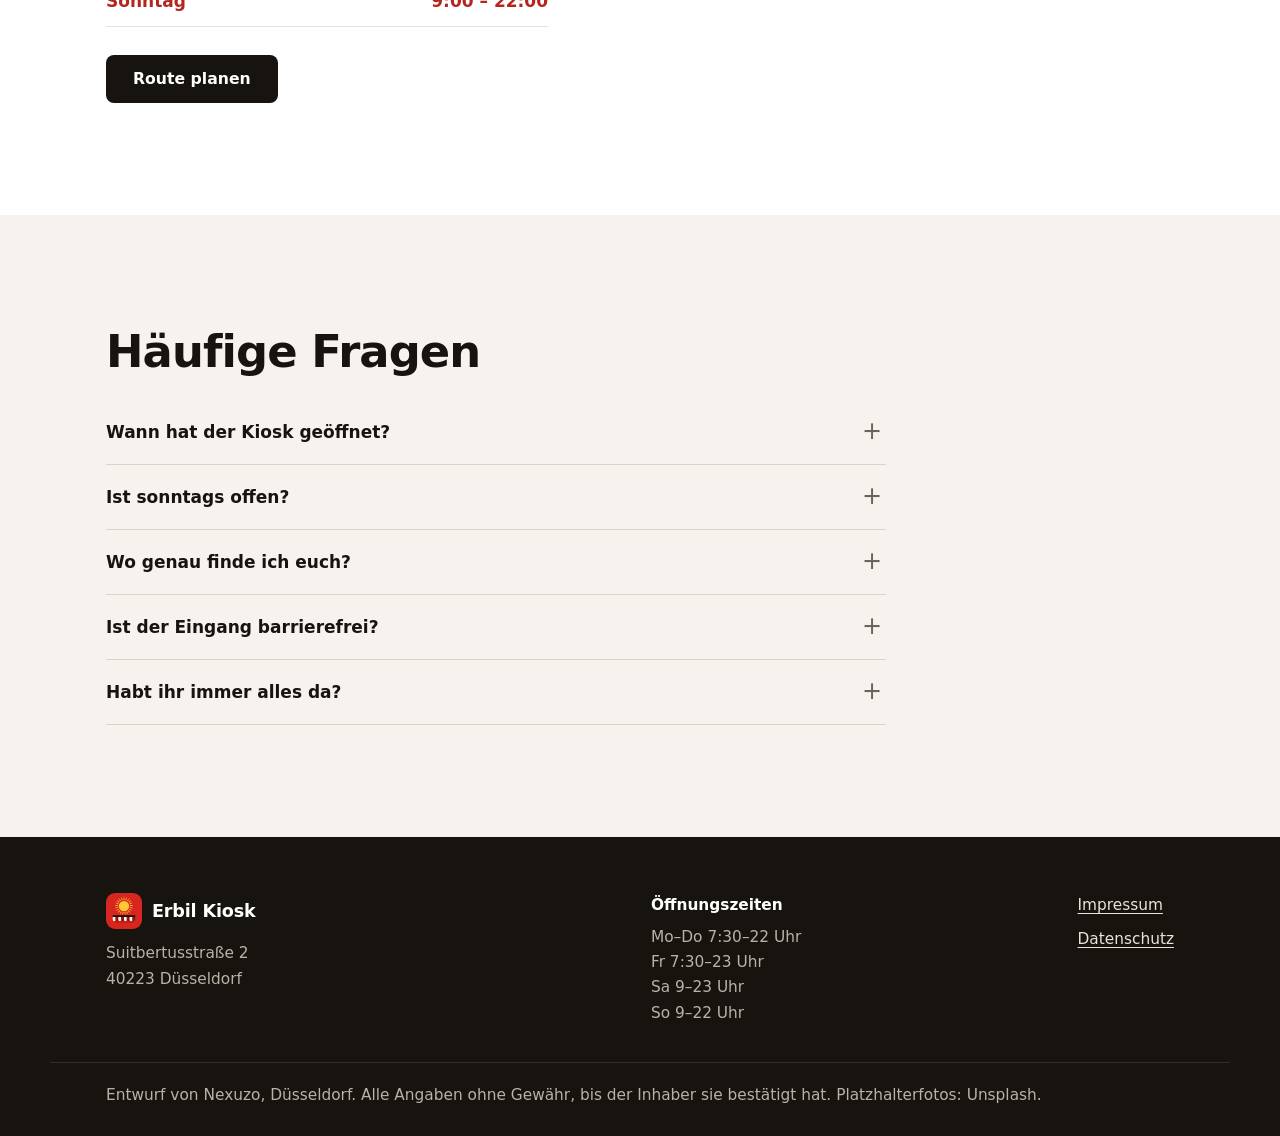
==== commit 6d3469a2: "Redesign minimalistisch: Vollbreiten-Hero mit Name, schlanke Infoleiste, keine Nummern und Schatten " ====
--- a/index.html
+++ b/index.html
@@ -5,14 +5,14 @@
   <meta name="viewport" content="width=device-width, initial-scale=1.0">
   <title>Erbil Kiosk – dein Büdchen in Düsseldorf-Bilk</title>
   <meta name="description" content="Erbil Kiosk an der Suitbertusstraße 2 in Düsseldorf-Bilk: kalte Getränke, Snacks, Süßes und Alltägliches. Jeden Tag geöffnet, bis 22 Uhr, Fr und Sa bis 23 Uhr.">
-  <meta name="theme-color" content="#d7261e">
+  <meta name="theme-color" content="#17140f">
   <meta property="og:type" content="website">
   <meta property="og:locale" content="de_DE">
   <meta property="og:title" content="Erbil Kiosk – Düsseldorf-Bilk">
   <meta property="og:description" content="Kalte Getränke, Snacks und Süßes an der Suitbertusstraße 2. Jeden Tag geöffnet.">
   <link rel="icon" href="assets/mark.svg" type="image/svg+xml">
   <link rel="preconnect" href="https://images.unsplash.com">
-  <link rel="stylesheet" href="style.css?v=40">
+  <link rel="stylesheet" href="style.css?v=41">
   <script type="application/ld+json">
   {
     "@context": "https://schema.org",
@@ -33,93 +33,73 @@
 <body>
   <a class="skip" href="#start">Zum Inhalt springen</a>
 
-  <!-- Laufband -->
-  <div class="ticker" aria-hidden="true">
-    <div class="ticker__track">
-      <span>Mo–Do 7:30–22 Uhr</span><span>Fr 7:30–23 Uhr</span><span>Sa 9–23 Uhr</span><span>So 9–22 Uhr</span><span>Suitbertusstraße 2, Düsseldorf-Bilk</span><span>Kalt, griffbereit, jeden Tag</span>
-      <span>Mo–Do 7:30–22 Uhr</span><span>Fr 7:30–23 Uhr</span><span>Sa 9–23 Uhr</span><span>So 9–22 Uhr</span><span>Suitbertusstraße 2, Düsseldorf-Bilk</span><span>Kalt, griffbereit, jeden Tag</span>
-    </div>
-  </div>
-
   <header class="top">
     <div class="wrap top__in">
       <a class="brand" href="#start" aria-label="Erbil Kiosk, zur Startseite">
-        <img src="assets/mark.svg" alt="" width="44" height="44">
-        <span>Erbil <b>Kiosk</b></span>
+        <img src="assets/mark.svg" alt="" width="36" height="36">
+        <span>Erbil Kiosk</span>
       </a>
       <nav class="nav" aria-label="Hauptmenü">
-        <a href="#start">Start</a>
         <a href="#sortiment">Sortiment</a>
         <a href="#laden">Der Laden</a>
         <a href="#standort">Standort</a>
         <a href="#fragen">Fragen</a>
       </nav>
-      <a class="btn btn--red top__cta" href="https://maps.google.com/maps?cid=1806438506804261972" target="_blank" rel="noopener">Route planen</a>
+      <a class="btn btn--dark top__cta" href="https://maps.google.com/maps?cid=1806438506804261972" target="_blank" rel="noopener">Route</a>
     </div>
   </header>
 
   <main id="start">
-    <!-- Hero -->
+    <!-- Hero: Großfoto mit dem Namen darauf -->
     <section class="hero">
+      <!-- Platzhalterfoto von Unsplash. Vor Livegang durch echtes Foto des Ladens ersetzen (assets/photos/). -->
+      <img class="hero__bg" src="https://images.unsplash.com/photo-1735599302895-b9dc6db92c1f?auto=format&fit=crop&w=2400&h=1300&q=72" alt="Kiosk am Abend (Platzhalterfoto)" width="2400" height="1300" fetchpriority="high">
+      <div class="hero__shade" aria-hidden="true"></div>
       <div class="wrap hero__in">
-        <div class="hero__text">
-          <p class="eyebrow"><img src="assets/mark.svg" alt="" width="26" height="26"> Dein Büdchen &middot; Düsseldorf-Bilk</p>
-          <h1>Erbil <span>Kiosk</span></h1>
-          <p class="hero__lead">Kalte Getränke, Snacks, Süßes und alles, was du gerade vergessen hast. Direkt an der Suitbertusstraße, sieben Tage die Woche.</p>
-          <ul class="facts">
-            <li><b>Adresse</b> Suitbertusstraße 2, 40223 Düsseldorf</li>
-            <li><b>Heute</b> <span class="status" data-status><span class="dot" aria-hidden="true"></span><span data-status-text>Öffnungszeiten siehe unten</span></span></li>
-            <li><b>Bei Google</b> 4,8 von 5 Sternen, 30 Bewertungen</li>
-            <li><b>Eingang</b> barrierefrei</li>
-          </ul>
-          <div class="hero__btns">
-            <a class="btn btn--red" href="https://maps.google.com/maps?cid=1806438506804261972" target="_blank" rel="noopener">Route planen</a>
-            <a class="btn btn--line" href="#sortiment">Zum Sortiment</a>
-          </div>
+        <p class="status status--glass" data-status><span class="dot" aria-hidden="true"></span><span data-status-text>Öffnungszeiten siehe unten</span></p>
+        <h1>Erbil Kiosk</h1>
+        <p class="hero__lead">Kalte Getränke, Snacks, Süßes und alles, was du gerade vergessen hast. Suitbertusstraße 2, Düsseldorf-Bilk.</p>
+        <div class="hero__btns">
+          <a class="btn btn--light" href="https://maps.google.com/maps?cid=1806438506804261972" target="_blank" rel="noopener">Route planen</a>
+          <a class="btn btn--ghost" href="#standort">Öffnungszeiten</a>
         </div>
-        <figure class="hero__photo">
-          <!-- Platzhalterfoto von Unsplash. Vor Livegang durch echtes Foto des Ladens ersetzen (assets/photos/). -->
-          <img src="https://images.unsplash.com/photo-1629653403057-68f915377196?auto=format&fit=crop&w=1200&h=1400&q=70" alt="Beleuchteter Kiosk am Abend (Platzhalterfoto)" width="1200" height="1400" fetchpriority="high">
-          <figcaption data-status-short>Offen</figcaption>
-        </figure>
       </div>
     </section>
 
-    <!-- Kacheln -->
-    <section class="tiles" aria-label="Das Wichtigste auf einen Blick">
-      <div class="wrap tiles__grid">
-        <article class="tile"><span class="tile__no">7</span><h2>Tage offen</h2><p>Montag bis Sonntag, auch am Wochenende.</p></article>
-        <article class="tile tile--gold"><span class="tile__no">22</span><h2>Uhr oder später</h2><p>Abends bis 22 Uhr, freitags und samstags bis 23 Uhr.</p></article>
-        <article class="tile"><span class="tile__no">7:30</span><h2>Früh dran</h2><p>Montags bis freitags ab 7:30 Uhr, am Wochenende ab 9 Uhr.</p></article>
-        <article class="tile tile--green"><span class="tile__no">4,8</span><h2>Bei Google</h2><p>30 Bewertungen, 4,8 von 5 Sternen.</p></article>
-        <article class="tile"><span class="tile__no">Offen</span><h2>Für alle</h2><p>Der Eingang ist laut Google barrierefrei.</p></article>
-        <article class="tile tile--red"><span class="tile__no">Kalt</span><h2>Und griffbereit</h2><p>Getränke aus dem Kühlregal, direkt zum Mitnehmen.</p></article>
+    <!-- Infoleiste -->
+    <section class="strip" aria-label="Das Wichtigste auf einen Blick">
+      <div class="wrap strip__in">
+        <div><span>Adresse</span><p>Suitbertusstraße 2<br>40223 Düsseldorf</p></div>
+        <div><span>Geöffnet</span><p>7 Tage die Woche<br>bis 22 Uhr, Fr und Sa bis 23 Uhr</p></div>
+        <div><span>Bei Google</span><p>4,8 von 5 Sternen<br>30 Bewertungen</p></div>
+        <div><span>Eingang</span><p>Barrierefrei<br>laut Google-Profil</p></div>
       </div>
     </section>
 
     <!-- Sortiment -->
     <section class="range" id="sortiment">
       <div class="wrap">
-        <p class="kicker">Sortiment</p>
-        <h2 class="h2">Das gibt es bei uns</h2>
-        <!-- SORTIMENT PRÜFEN: bewusst allgemein gehalten. Mit dem Inhaber abstimmen und konkretisieren; nichts ohne Bestätigung ergänzen (kein Tabak, Alkohol, Paketdienst o. Ä.). -->
-        <p class="lead">Vier Dinge, die immer gehen. Das Angebot wechselt, frag im Zweifel einfach im Laden nach.</p>
+        <div class="head">
+          <h2 class="h2">Sortiment</h2>
+          <!-- SORTIMENT PRÜFEN: bewusst allgemein gehalten. Mit dem Inhaber abstimmen und konkretisieren; nichts ohne Bestätigung ergänzen (kein Tabak, Alkohol, Paketdienst o. Ä.). -->
+          <p class="lead">Das Angebot wechselt. Wenn du etwas Bestimmtes suchst, frag einfach im Laden nach.</p>
+        </div>
         <div class="cards">
           <article class="card">
             <img src="https://images.unsplash.com/photo-1674176508097-463b009c6004?auto=format&fit=crop&w=900&h=700&q=70" alt="Getränkedosen in Eis (Platzhalterfoto)" width="900" height="700" loading="lazy">
-            <div class="card__body"><span class="card__no">01</span><h3>Getränke</h3><p>Kalt aus dem Kühlregal, zum Mitnehmen.</p></div>
+            <h3>Getränke</h3><p>Kalt aus dem Kühlregal, zum Mitnehmen.</p>
           </article>
           <article class="card">
             <img src="https://images.unsplash.com/photo-1620663858647-89b695e62d45?auto=format&fit=crop&w=900&h=700&q=70" alt="Verschiedene Chipssorten (Platzhalterfoto)" width="900" height="700" loading="lazy">
-            <div class="card__body"><span class="card__no">02</span><h3>Snacks</h3><p>Chips und Herzhaftes für zwischendurch.</p></div>
+            <h3>Snacks</h3><p>Chips und Herzhaftes für zwischendurch.</p>
           </article>
           <article class="card">
             <img src="https://images.unsplash.com/photo-1601493701002-3223e7e1ebaf?auto=format&fit=crop&w=900&h=700&q=70" alt="Bunte Süßigkeiten (Platzhalterfoto)" width="900" height="700" loading="lazy">
-            <div class="card__body"><span class="card__no">03</span><h3>Süßes</h3><p>Bonbons, Schokolade und Naschkram.</p></div>
+            <h3>Süßes</h3><p>Bonbons, Schokolade und Naschkram.</p>
           </article>
           <article class="card">
-            <img src="https://images.unsplash.com/photo-1735599302895-b9dc6db92c1f?auto=format&fit=crop&w=900&h=700&q=70" alt="Kiosk am Abend (Platzhalterfoto)" width="900" height="700" loading="lazy">
-            <div class="card__body"><span class="card__no">04</span><h3>Alltägliches</h3><p>Das, was zu Hause plötzlich fehlt.</p></div>
+            <img src="https://images.unsplash.com/photo-1629653403057-68f915377196?auto=format&fit=crop&w=900&h=700&q=70" alt="Kiosk am Abend (Platzhalterfoto)" width="900" height="700" loading="lazy">
+            <h3>Alltägliches</h3><p>Das, was zu Hause plötzlich fehlt.</p>
           </article>
         </div>
       </div>
@@ -128,10 +108,12 @@
     <!-- Der Laden -->
     <section class="shop" id="laden">
       <div class="wrap">
-        <p class="kicker kicker--light">Der Laden</p>
-        <h2 class="h2 h2--light">Mitten in Bilk</h2>
+        <div class="head">
+          <h2 class="h2">Der Laden</h2>
+          <p class="lead">Mitten in Bilk, von früh bis spät.</p>
+        </div>
         <div class="gallery">
-          <figure class="g g--big"><img src="https://images.unsplash.com/photo-1629653403057-68f915377196?auto=format&fit=crop&w=1200&h=900&q=70" alt="Kiosk am Abend (Platzhalterfoto)" width="1200" height="900" loading="lazy"><figcaption>Suitbertusstraße 2</figcaption></figure>
+          <figure class="g g--big"><img src="https://images.unsplash.com/photo-1629653403057-68f915377196?auto=format&fit=crop&w=1400&h=1000&q=70" alt="Kiosk am Abend (Platzhalterfoto)" width="1400" height="1000" loading="lazy"><figcaption>Suitbertusstraße 2</figcaption></figure>
           <figure class="g"><img src="https://images.unsplash.com/photo-1674176508097-463b009c6004?auto=format&fit=crop&w=800&h=800&q=70" alt="Kalte Getränke (Platzhalterfoto)" width="800" height="800" loading="lazy"><figcaption>Kalt und griffbereit</figcaption></figure>
           <figure class="g"><img src="https://images.unsplash.com/photo-1735599302895-b9dc6db92c1f?auto=format&fit=crop&w=800&h=800&q=70" alt="Kiosk am Abend (Platzhalterfoto)" width="800" height="800" loading="lazy"><figcaption>Auch sonntags offen</figcaption></figure>
         </div>
@@ -142,9 +124,8 @@
     <section class="where" id="standort">
       <div class="wrap where__in">
         <div>
-          <p class="kicker">So findest du uns</p>
-          <h2 class="h2">Suitbertusstraße 2</h2>
-          <p class="lead">40223 Düsseldorf, im Stadtteil Bilk. Der Eingang ist barrierefrei.</p>
+          <h2 class="h2">So findest du uns</h2>
+          <p class="lead">Suitbertusstraße 2, 40223 Düsseldorf, im Stadtteil Bilk.</p>
           <div class="hours" id="zeiten">
             <h3>Öffnungszeiten</h3>
             <table>
@@ -159,13 +140,13 @@
               </tbody>
             </table>
           </div>
-          <a class="btn btn--red" href="https://maps.google.com/maps?cid=1806438506804261972" target="_blank" rel="noopener">Route planen</a>
+          <a class="btn btn--dark" href="https://maps.google.com/maps?cid=1806438506804261972" target="_blank" rel="noopener">Route planen</a>
         </div>
         <div class="map" aria-label="Karte">
           <div class="map__consent">
             <p>Die Karte wird erst nach deinem Klick geladen. Dabei werden Daten (u. a. deine IP-Adresse) an Google übertragen, auch in die USA. Mehr dazu in der <a href="datenschutz.html">Datenschutzerklärung</a>.</p>
             <div class="map__btns">
-              <button class="btn btn--red" type="button" data-load-map="Erbil Kiosk, Suitbertusstraße 2, 40223 Düsseldorf">Karte laden</button>
+              <button class="btn btn--dark" type="button" data-load-map="Erbil Kiosk, Suitbertusstraße 2, 40223 Düsseldorf">Karte laden</button>
               <a class="btn btn--line" href="https://maps.google.com/maps?cid=1806438506804261972" target="_blank" rel="noopener">In Google Maps öffnen</a>
             </div>
           </div>
@@ -173,19 +154,10 @@
       </div>
     </section>
 
-    <!-- Bewertung -->
-    <section class="rating">
-      <div class="wrap rating__in">
-        <p class="rating__big">4,8<span> / 5</span></p>
-        <p>So bewerten 30 Leute den Kiosk bei Google. <a href="https://maps.google.com/maps?cid=1806438506804261972" target="_blank" rel="noopener">Bewertungen lesen</a></p>
-      </div>
-    </section>
-
     <!-- Fragen -->
     <section class="faq" id="fragen">
       <div class="wrap faq__in">
-        <p class="kicker">Häufige Fragen</p>
-        <h2 class="h2">Kurz beantwortet</h2>
+        <h2 class="h2">Häufige Fragen</h2>
         <details><summary>Wann hat der Kiosk geöffnet?</summary><p>Montag bis Donnerstag 7:30 bis 22 Uhr, Freitag 7:30 bis 23 Uhr, Samstag 9 bis 23 Uhr, Sonntag 9 bis 22 Uhr.</p></details>
         <details><summary>Ist sonntags offen?</summary><p>Ja, sonntags von 9 bis 22 Uhr. Der Kiosk ist an allen sieben Tagen der Woche geöffnet.</p></details>
         <details><summary>Wo genau finde ich euch?</summary><p>Suitbertusstraße 2, 40223 Düsseldorf, im Stadtteil Bilk. Über den Button „Route planen“ startet die Navigation direkt in Google Maps.</p></details>
@@ -198,11 +170,11 @@
   <footer class="foot">
     <div class="wrap foot__in">
       <div>
-        <a class="brand brand--foot" href="#start"><img src="assets/mark.svg" alt="" width="44" height="44"><span>Erbil <b>Kiosk</b></span></a>
+        <a class="brand brand--foot" href="#start"><img src="assets/mark.svg" alt="" width="36" height="36"><span>Erbil Kiosk</span></a>
         <p>Suitbertusstraße 2<br>40223 Düsseldorf</p>
       </div>
       <div>
-        <p><b>Öffnungszeiten</b></p>
+        <p class="foot__h">Öffnungszeiten</p>
         <p>Mo–Do 7:30–22 Uhr<br>Fr 7:30–23 Uhr<br>Sa 9–23 Uhr<br>So 9–22 Uhr</p>
       </div>
       <nav aria-label="Rechtliches"><a href="impressum.html">Impressum</a><a href="datenschutz.html">Datenschutz</a></nav>
@@ -211,6 +183,6 @@
     <p class="foot__note wrap">Entwurf von Nexuzo, Düsseldorf. Alle Angaben ohne Gewähr, bis der Inhaber sie bestätigt hat. Platzhalterfotos: Unsplash.</p>
   </footer>
 
-  <script src="script.js?v=40"></script>
+  <script src="script.js?v=41"></script>
 </body>
 </html>
--- a/style.css
+++ b/style.css
@@ -1,164 +1,135 @@
-/* Erbil Kiosk – Büdchen-Look: kräftig, hell, Rot, Gold, Grün. Aufbau nach dem Muster guter Späti-Seiten. */
+/* Erbil Kiosk – ruhig, modern, minimal. Weiß, Tinte, ein Rot als Akzent. */
 :root {
-  --cream: #fff4e0;
-  --paper: #fffaf0;
-  --ink: #14110f;
-  --muted: #6a625b;
-  --line: #e8dcc6;
-  --red: #d7261e;
-  --red-dark: #a81a13;
-  --gold: #ffc933;
-  --green: #1f8a4c;
+  --bg: #ffffff;
+  --alt: #f6f3ee;
+  --ink: #17140f;
+  --muted: #6b645c;
+  --line: #e6e1d9;
+  --red: #b3261e;
+  --green: #2f8f4e;
   --radius: 8px;
   --font: "Segoe UI", system-ui, -apple-system, Roboto, "Helvetica Neue", Arial, sans-serif;
-  --display: "Arial Black", "Segoe UI Black", Impact, system-ui, sans-serif;
-  --gut: clamp(18px, 4vw, 40px);
+  --gut: clamp(20px, 5vw, 56px);
 }
 *, *::before, *::after { box-sizing: border-box; }
-html { scroll-behavior: smooth; scroll-padding-top: 84px; }
+html { scroll-behavior: smooth; scroll-padding-top: 72px; }
 html, body { overflow-x: clip; }
-body { margin: 0; background: var(--paper); color: var(--ink); font-family: var(--font); font-size: 1.0625rem; line-height: 1.6; -webkit-font-smoothing: antialiased; }
+body { margin: 0; background: var(--bg); color: var(--ink); font-family: var(--font); font-size: 1.0625rem; line-height: 1.65; -webkit-font-smoothing: antialiased; }
 img { display: block; max-width: 100%; height: auto; }
 a { color: inherit; }
-h1, h2, h3 { margin: 0; line-height: 1.08; }
+h1, h2, h3 { margin: 0; font-weight: 600; letter-spacing: -.02em; line-height: 1.1; }
 p { margin: 0; }
 ul { margin: 0; padding: 0; list-style: none; }
-:focus-visible { outline: 3px solid var(--ink); outline-offset: 3px; }
-.skip { position: absolute; left: -999px; top: 0; background: var(--ink); color: #fff; padding: 10px 16px; z-index: 100; }
+:focus-visible { outline: 2px solid var(--ink); outline-offset: 3px; }
+.skip { position: absolute; left: -999px; top: 0; background: var(--ink); color: #fff; padding: 10px 16px; z-index: 200; }
 .skip:focus { left: 0; }
-.wrap { max-width: 1160px; margin: 0 auto; padding: 0 var(--gut); }
+.wrap { max-width: 1180px; margin: 0 auto; padding: 0 var(--gut); }
 
 /* Buttons */
-.btn { display: inline-flex; align-items: center; justify-content: center; min-height: 48px; padding: 12px 22px; border: 2px solid var(--ink); border-radius: var(--radius); background: var(--ink); color: #fff; font: 800 .98rem var(--font); letter-spacing: .01em; text-decoration: none; cursor: pointer; transition: transform .15s, box-shadow .15s, background .15s; box-shadow: 3px 3px 0 var(--ink); }
-.btn:hover { transform: translate(-1px, -1px); box-shadow: 5px 5px 0 var(--ink); }
-.btn--red { background: var(--red); color: #fff; }
-.btn--red:hover { background: var(--red-dark); }
-.btn--line { background: #fff; color: var(--ink); }
+.btn { display: inline-flex; align-items: center; justify-content: center; min-height: 48px; padding: 12px 26px; border: 1px solid transparent; border-radius: var(--radius); font: 600 .98rem var(--font); text-decoration: none; cursor: pointer; transition: background .2s, color .2s, border-color .2s; }
+.btn--dark { background: var(--ink); color: #fff; }
+.btn--dark:hover { background: #3a342c; }
+.btn--light { background: #fff; color: var(--ink); }
+.btn--light:hover { background: #ece7de; }
+.btn--ghost { background: transparent; color: #fff; border-color: rgba(255, 255, 255, .6); }
+.btn--ghost:hover { background: rgba(255, 255, 255, .14); }
+.btn--line { background: transparent; color: var(--ink); border-color: var(--line); }
+.btn--line:hover { border-color: var(--ink); }
 
-/* Laufband */
-.ticker { background: var(--ink); color: var(--gold); overflow: hidden; font: 800 .8rem var(--font); letter-spacing: .14em; text-transform: uppercase; white-space: nowrap; }
-.ticker__track { display: inline-flex; gap: 0; padding: 9px 0; animation: run 38s linear infinite; }
-.ticker__track span { padding: 0 26px; position: relative; }
-.ticker__track span::after { content: ""; position: absolute; right: -3px; top: 50%; width: 6px; height: 6px; margin-top: -3px; background: var(--red); transform: rotate(45deg); }
-@keyframes run { to { transform: translateX(-50%); } }
+/* Kopfleiste */
+.top { position: sticky; top: 0; z-index: 50; background: rgba(255, 255, 255, .92); backdrop-filter: blur(10px); -webkit-backdrop-filter: blur(10px); border-bottom: 1px solid var(--line); }
+.top__in { display: flex; align-items: center; gap: 28px; min-height: 64px; }
+.brand { display: inline-flex; align-items: center; gap: 10px; text-decoration: none; font-weight: 700; font-size: 1.1rem; letter-spacing: -.01em; white-space: nowrap; }
+.brand img { width: 36px; height: 36px; border-radius: 9px; }
+.nav { display: flex; gap: 28px; margin-left: auto; }
+.nav a { text-decoration: none; color: var(--muted); font-weight: 500; font-size: .96rem; transition: color .2s; }
+.nav a:hover { color: var(--ink); }
+.top__cta { min-height: 40px; padding: 8px 20px; font-size: .92rem; }
 
-/* Kopf */
-.top { position: sticky; top: 0; z-index: 50; background: var(--paper); border-bottom: 2px solid var(--ink); }
-.top__in { display: flex; align-items: center; gap: 22px; min-height: 70px; }
-.brand { display: inline-flex; align-items: center; gap: 12px; text-decoration: none; font: 400 1.35rem var(--display); letter-spacing: -.01em; }
-.brand b { color: var(--red); font-weight: 400; }
-.nav { display: flex; gap: 6px; margin-left: auto; }
-.nav a { text-decoration: none; font-weight: 700; padding: 8px 12px; border-radius: var(--radius); }
-.nav a:hover { background: var(--gold); }
-.top__cta { min-height: 42px; padding: 8px 16px; }
+/* Hero: Großfoto */
+.hero { position: relative; min-height: min(86vh, 760px); display: flex; align-items: flex-end; color: #fff; background: #17140f; overflow: hidden; }
+.hero__bg { position: absolute; inset: 0; width: 100%; height: 100%; object-fit: cover; object-position: 50% 35%; }
+.hero__shade { position: absolute; inset: 0; background: linear-gradient(180deg, rgba(23, 20, 15, .25) 0%, rgba(23, 20, 15, .35) 40%, rgba(23, 20, 15, .82) 100%); }
+.hero__in { position: relative; width: 100%; padding-top: 120px; padding-bottom: clamp(36px, 7vw, 80px); }
+.status { display: inline-flex; align-items: center; gap: 9px; font-weight: 600; font-size: .92rem; }
+.status--glass { padding: 7px 16px; border-radius: 999px; background: rgba(255, 255, 255, .14); border: 1px solid rgba(255, 255, 255, .28); backdrop-filter: blur(8px); -webkit-backdrop-filter: blur(8px); margin-bottom: 22px; }
+.dot { width: 8px; height: 8px; border-radius: 50%; background: #b5ada7; flex: none; }
+.is-open .dot { background: #4cc77a; box-shadow: 0 0 0 4px rgba(76, 199, 122, .25); }
+.is-closed .dot { background: #ff7a70; box-shadow: 0 0 0 4px rgba(255, 122, 112, .22); }
+.hero h1 { font-size: clamp(3rem, 10vw, 7.2rem); font-weight: 700; letter-spacing: -.035em; line-height: .98; }
+.hero__lead { max-width: 32em; margin: 20px 0 28px; font-size: clamp(1.05rem, 2vw, 1.3rem); color: rgba(255, 255, 255, .88); }
+.hero__btns { display: flex; flex-wrap: wrap; gap: 12px; }
 
-/* Hero */
-.hero { background: var(--cream); border-bottom: 2px solid var(--ink); }
-.hero__in { display: grid; grid-template-columns: minmax(0, 1.05fr) minmax(0, .95fr); gap: clamp(28px, 5vw, 72px); align-items: center; padding-top: clamp(32px, 6vw, 72px); padding-bottom: clamp(32px, 6vw, 72px); }
-.eyebrow { display: inline-flex; align-items: center; gap: 10px; padding: 6px 14px 6px 8px; border: 2px solid var(--ink); border-radius: 999px; background: #fff; font-weight: 800; font-size: .85rem; letter-spacing: .06em; text-transform: uppercase; margin-bottom: 18px; }
-.hero h1 { font: 400 clamp(3rem, 8vw, 5.6rem) var(--display); letter-spacing: -.03em; text-transform: uppercase; }
-.hero h1 span { color: var(--red); }
-.hero__lead { font-size: 1.2rem; max-width: 30em; margin: 16px 0 22px; }
-.facts { display: grid; gap: 8px; margin-bottom: 26px; max-width: 34em; }
-.facts li { display: grid; grid-template-columns: 6.2em 1fr; gap: 10px; align-items: baseline; padding-bottom: 8px; border-bottom: 1px dashed var(--ink); }
-.facts b { font-size: .78rem; letter-spacing: .1em; text-transform: uppercase; }
-.status { display: inline-flex; align-items: center; gap: 9px; font-weight: 700; }
-.dot { width: 10px; height: 10px; border-radius: 50%; background: #b5ada7; flex: none; }
-.is-open .dot { background: var(--green); box-shadow: 0 0 0 4px rgba(31, 138, 76, .2); }
-.is-closed .dot { background: var(--red); box-shadow: 0 0 0 4px rgba(215, 38, 30, .18); }
-.hero__btns { display: flex; flex-wrap: wrap; gap: 12px; }
-.hero__photo { margin: 0; position: relative; }
-.hero__photo img { width: 100%; aspect-ratio: 6 / 7; object-fit: cover; border: 2px solid var(--ink); border-radius: var(--radius); box-shadow: 8px 8px 0 var(--red); background: #e9e3dd; }
-.hero__photo figcaption { position: absolute; left: 14px; bottom: 14px; background: var(--gold); color: var(--ink); border: 2px solid var(--ink); border-radius: 999px; padding: 6px 14px; font-weight: 800; font-size: .88rem; }
+/* Infoleiste */
+.strip { border-bottom: 1px solid var(--line); }
+.strip__in { display: grid; grid-template-columns: repeat(4, minmax(0, 1fr)); }
+.strip__in > div { padding: 28px 24px 28px 0; }
+.strip__in > div + div { padding-left: 24px; border-left: 1px solid var(--line); }
+.strip span { display: block; font-size: .78rem; font-weight: 600; letter-spacing: .1em; text-transform: uppercase; color: var(--muted); margin-bottom: 6px; }
+.strip p { font-size: .98rem; line-height: 1.5; }
 
-/* Kacheln */
-.tiles { padding: clamp(36px, 6vw, 72px) 0; }
-.tiles__grid { display: grid; grid-template-columns: repeat(3, 1fr); gap: 16px; }
-.tile { background: #fff; border: 2px solid var(--ink); border-radius: var(--radius); padding: 22px 22px 24px; box-shadow: 4px 4px 0 var(--ink); }
-.tile__no { display: block; font: 400 2.6rem var(--display); letter-spacing: -.03em; line-height: 1; margin-bottom: 10px; }
-.tile h2 { font-size: 1.15rem; margin-bottom: 4px; }
-.tile p { color: var(--muted); font-size: .98rem; }
-.tile--gold { background: var(--gold); }
-.tile--gold p { color: var(--ink); }
-.tile--green { background: var(--green); color: #fff; }
-.tile--green p { color: #eaf6ee; }
-.tile--red { background: var(--red); color: #fff; }
-.tile--red p { color: #ffe9e6; }
-
-/* Überschriften */
-.kicker { font-weight: 800; font-size: .82rem; letter-spacing: .16em; text-transform: uppercase; color: var(--red); margin-bottom: 8px; }
-.kicker--light { color: var(--gold); }
-.h2 { font: 400 clamp(2rem, 5vw, 3.2rem) var(--display); letter-spacing: -.02em; text-transform: uppercase; }
-.h2--light { color: var(--cream); }
-.lead { font-size: 1.15rem; max-width: 34em; margin-top: 12px; }
+/* Sektionen */
+.range, .shop, .where, .faq { padding: clamp(56px, 9vw, 112px) 0; }
+.shop { background: var(--alt); }
+.head { margin-bottom: 36px; }
+.h2 { font-size: clamp(1.9rem, 4.2vw, 2.8rem); overflow-wrap: break-word; hyphens: auto; }
+.lead { color: var(--muted); max-width: 34em; margin-top: 12px; font-size: 1.08rem; }
 
 /* Sortiment */
-.range { padding: clamp(40px, 7vw, 88px) 0; background: var(--cream); border-top: 2px solid var(--ink); border-bottom: 2px solid var(--ink); }
-.cards { display: grid; grid-template-columns: repeat(4, 1fr); gap: 18px; margin-top: 32px; }
-.card { background: #fff; border: 2px solid var(--ink); border-radius: var(--radius); overflow: hidden; box-shadow: 4px 4px 0 var(--ink); }
-.card img { width: 100%; aspect-ratio: 9 / 7; object-fit: cover; border-bottom: 2px solid var(--ink); background: #e9e3dd; }
-.card__body { padding: 16px 18px 20px; position: relative; }
-.card__no { position: absolute; right: 16px; top: 12px; font: 400 1.6rem var(--display); color: var(--gold); -webkit-text-stroke: 1.5px var(--ink); }
-.card h3 { font: 400 1.35rem var(--display); margin-bottom: 4px; }
+.cards { display: grid; grid-template-columns: repeat(4, minmax(0, 1fr)); gap: 24px; }
+.card img { width: 100%; aspect-ratio: 4 / 3; object-fit: cover; border-radius: var(--radius); background: var(--alt); margin-bottom: 14px; }
+.card h3 { font-size: 1.15rem; margin-bottom: 4px; }
 .card p { color: var(--muted); font-size: .98rem; }
 
 /* Der Laden */
-.shop { background: var(--ink); padding: clamp(40px, 7vw, 88px) 0; }
-.gallery { display: grid; grid-template-columns: 1.4fr 1fr 1fr; gap: 16px; margin-top: 30px; }
-.g { margin: 0; position: relative; }
-.g img { width: 100%; height: 100%; min-height: 260px; object-fit: cover; border: 2px solid var(--cream); border-radius: var(--radius); background: #2b2622; }
-.g figcaption { position: absolute; left: 12px; bottom: 12px; background: var(--cream); color: var(--ink); border-radius: 999px; padding: 4px 12px; font-weight: 800; font-size: .82rem; }
+.gallery { display: grid; grid-template-columns: 1.6fr 1fr 1fr; gap: 20px; }
+.g { margin: 0; }
+.g img { width: 100%; height: 100%; min-height: 240px; aspect-ratio: 4 / 5; object-fit: cover; border-radius: var(--radius); background: #e6e1d9; }
+.g--big img { aspect-ratio: 4 / 5; }
+.g figcaption { margin-top: 10px; color: var(--muted); font-size: .92rem; }
 
 /* Standort */
-.where { padding: clamp(40px, 7vw, 88px) 0; }
-.where__in { display: grid; grid-template-columns: 1fr 1fr; gap: clamp(28px, 5vw, 64px); align-items: start; }
-.hours { margin: 22px 0 24px; max-width: 26em; }
-.hours h3 { font-size: 1.05rem; text-transform: uppercase; letter-spacing: .08em; margin-bottom: 6px; }
+.where__in { display: grid; grid-template-columns: minmax(0, .9fr) minmax(0, 1.1fr); gap: clamp(32px, 6vw, 88px); align-items: start; }
+.hours { margin: 28px 0; max-width: 26em; }
+.hours h3 { font-size: .8rem; font-weight: 600; letter-spacing: .1em; text-transform: uppercase; color: var(--muted); margin-bottom: 8px; }
 .hours table { width: 100%; border-collapse: collapse; }
-.hours th, .hours td { padding: 9px 0; border-bottom: 1px dashed var(--ink); }
-.hours th { text-align: left; font-weight: 500; }
-.hours td { text-align: right; font-variant-numeric: tabular-nums; font-weight: 600; }
-.hours tr.is-today th, .hours tr.is-today td { color: var(--red); font-weight: 800; }
-.map { border: 2px solid var(--ink); border-radius: var(--radius); overflow: hidden; background: #fff; box-shadow: 6px 6px 0 var(--gold); min-height: 320px; display: grid; }
-.map iframe { display: block; width: 100%; height: 100%; min-height: 380px; border: 0; }
-.map__consent { padding: 26px; align-self: center; }
-.map__consent p { color: var(--muted); font-size: .96rem; margin-bottom: 16px; }
-.map__consent a { color: var(--red); font-weight: 700; }
+.hours th, .hours td { padding: 11px 0; border-bottom: 1px solid var(--line); }
+.hours th { text-align: left; font-weight: 400; }
+.hours td { text-align: right; font-variant-numeric: tabular-nums; }
+.hours tr.is-today th, .hours tr.is-today td { font-weight: 700; color: var(--red); }
+.map { border-radius: var(--radius); overflow: hidden; background: var(--alt); min-height: 320px; display: grid; }
+.map iframe { display: block; width: 100%; height: 100%; min-height: 420px; border: 0; }
+.map__consent { padding: 32px; align-self: center; }
+.map__consent p { color: var(--muted); font-size: .96rem; margin-bottom: 18px; }
+.map__consent a { color: var(--ink); font-weight: 600; text-underline-offset: 3px; }
 .map__btns { display: flex; flex-wrap: wrap; gap: 10px; }
 
-/* Bewertung */
-.rating { background: var(--gold); border-top: 2px solid var(--ink); border-bottom: 2px solid var(--ink); padding: 28px 0; }
-.rating__in { display: flex; flex-wrap: wrap; align-items: center; gap: 12px 28px; font-size: 1.15rem; }
-.rating__big { font: 400 clamp(3rem, 8vw, 4.6rem) var(--display); letter-spacing: -.03em; line-height: 1; }
-.rating__big span { font-size: 1.4rem; letter-spacing: 0; }
-.rating a { font-weight: 800; }
-
 /* Fragen */
-.faq { padding: clamp(40px, 7vw, 88px) 0; }
-.faq__in { max-width: 820px; }
-.faq .h2 { margin-bottom: 22px; }
-details { border: 2px solid var(--ink); border-radius: var(--radius); background: #fff; margin-bottom: 12px; box-shadow: 3px 3px 0 var(--ink); }
-summary { cursor: pointer; font-weight: 800; padding: 16px 52px 16px 18px; position: relative; list-style: none; }
+.faq { background: var(--alt); }
+.faq .h2 { margin-bottom: 24px; }
+details { border-bottom: 1px solid #d9d3c8; max-width: 780px; }
+summary { cursor: pointer; font-weight: 600; padding: 18px 40px 18px 0; position: relative; list-style: none; }
 summary::-webkit-details-marker { display: none; }
-summary::after { content: "+"; position: absolute; right: 18px; top: 50%; transform: translateY(-50%); font: 400 1.6rem var(--display); color: var(--red); }
+summary::after { content: "+"; position: absolute; right: 4px; top: 50%; transform: translateY(-50%); font-size: 1.5rem; font-weight: 300; color: var(--muted); }
 details[open] summary::after { content: "–"; }
-details p { padding: 0 18px 18px; color: var(--muted); }
+details p { padding: 0 0 20px; color: var(--muted); max-width: 40em; }
 
 /* Fuß */
-.foot { background: var(--ink); color: var(--cream); padding: 44px 0 26px; }
-.foot__in { display: grid; grid-template-columns: 1.3fr 1fr auto; gap: 28px; align-items: start; }
-.brand--foot { color: var(--cream); margin-bottom: 12px; }
-.foot p { color: #d9cdb8; font-size: .98rem; }
+.foot { background: var(--ink); color: #e9e4da; padding: 56px 0 28px; }
+.foot__in { display: grid; grid-template-columns: 1.3fr 1fr auto; gap: 32px; align-items: start; }
+.brand--foot { color: #fff; margin-bottom: 12px; }
+.foot p { color: #b9b2a6; font-size: .96rem; }
+.foot__h { color: #fff !important; font-weight: 600; margin-bottom: 6px; }
 .foot nav { display: flex; flex-direction: column; gap: 8px; }
-.foot nav a { font-weight: 700; text-underline-offset: 3px; }
-.foot__note { margin-top: 28px; padding-top: 18px; border-top: 1px solid #3a332d; font-size: .82rem; color: #a99d89; }
+.foot nav a { font-size: .96rem; text-underline-offset: 3px; }
+.foot__note { margin-top: 36px; padding-top: 20px; border-top: 1px solid #332e27; font-size: .82rem; color: #8d867a; }
 
 /* Rechtliche Seiten */
 .legalbar { max-width: 760px; margin: 0 auto; padding: 24px var(--gut) 0; display: flex; justify-content: space-between; align-items: center; gap: 16px; }
-.legalbar a.brand { text-decoration: none; font: 400 1.25rem var(--display); }
+.legalbar a.brand { text-decoration: none; font-weight: 700; font-size: 1.15rem; }
 .legalbar a.brand span { color: var(--red); }
 .legal { max-width: 760px; margin: 0 auto; padding: 40px var(--gut) 64px; }
-.legal h1 { font: 400 2.2rem var(--display); margin-bottom: 24px; }
+.legal h1 { font-size: 2.2rem; margin-bottom: 24px; }
 .legal h2 { font-size: 1.15rem; margin: 30px 0 8px; }
 .legal p { margin-bottom: 1em; }
 .legal mark { background: #ffe66b; color: var(--ink); padding: 0 3px; border-radius: 3px; }
@@ -167,29 +138,31 @@
 
 /* Responsive */
 @media (max-width: 1000px) {
-  .cards { grid-template-columns: repeat(2, 1fr); }
-  .tiles__grid { grid-template-columns: repeat(2, 1fr); }
-  .where__in { grid-template-columns: 1fr; }
+  .cards { grid-template-columns: repeat(2, minmax(0, 1fr)); }
+  .strip__in { grid-template-columns: repeat(2, minmax(0, 1fr)); }
+  .strip__in > div:nth-child(3) { padding-left: 0; border-left: 0; }
+  .strip__in > div:nth-child(n+3) { border-top: 1px solid var(--line); }
+  .where__in { grid-template-columns: minmax(0, 1fr); }
 }
-@media (max-width: 860px) {
+@media (max-width: 760px) {
   .nav { display: none; }
   .top__cta { margin-left: auto; }
-  .hero__in { grid-template-columns: 1fr; }
-  .hero__photo { order: -1; }
-  .hero__photo img { aspect-ratio: 4 / 3; box-shadow: 5px 5px 0 var(--red); }
-  .gallery { grid-template-columns: 1fr 1fr; }
+  .gallery { grid-template-columns: minmax(0, 1fr) minmax(0, 1fr); }
   .g--big { grid-column: 1 / -1; }
-  .foot__in { grid-template-columns: 1fr; }
+  .g--big img { aspect-ratio: 4 / 3; }
+  .foot__in { grid-template-columns: minmax(0, 1fr); }
 }
-@media (max-width: 560px) {
-  .cards { grid-template-columns: 1fr; }
-  .tiles__grid { grid-template-columns: 1fr; }
-  .gallery { grid-template-columns: 1fr; }
-  .facts li { grid-template-columns: 1fr; gap: 2px; }
-  .brand { font-size: 1.15rem; }
+@media (max-width: 520px) {
+  .hero { min-height: 82vh; }
+  .hero__btns .btn { flex: 1 1 100%; }
+  .strip__in { grid-template-columns: minmax(0, 1fr); }
+  .strip__in > div, .strip__in > div + div { padding: 18px 0; border-left: 0; }
+  .strip__in > div + div { border-top: 1px solid var(--line); }
+  .cards { grid-template-columns: minmax(0, 1fr); }
+  .gallery { grid-template-columns: minmax(0, 1fr); }
+  .g img { aspect-ratio: 4 / 3; }
 }
 @media (prefers-reduced-motion: reduce) {
   html { scroll-behavior: auto; }
-  .ticker__track { animation: none; }
-  .btn { transition: none; }
+  .btn, .nav a { transition: none; }
 }
